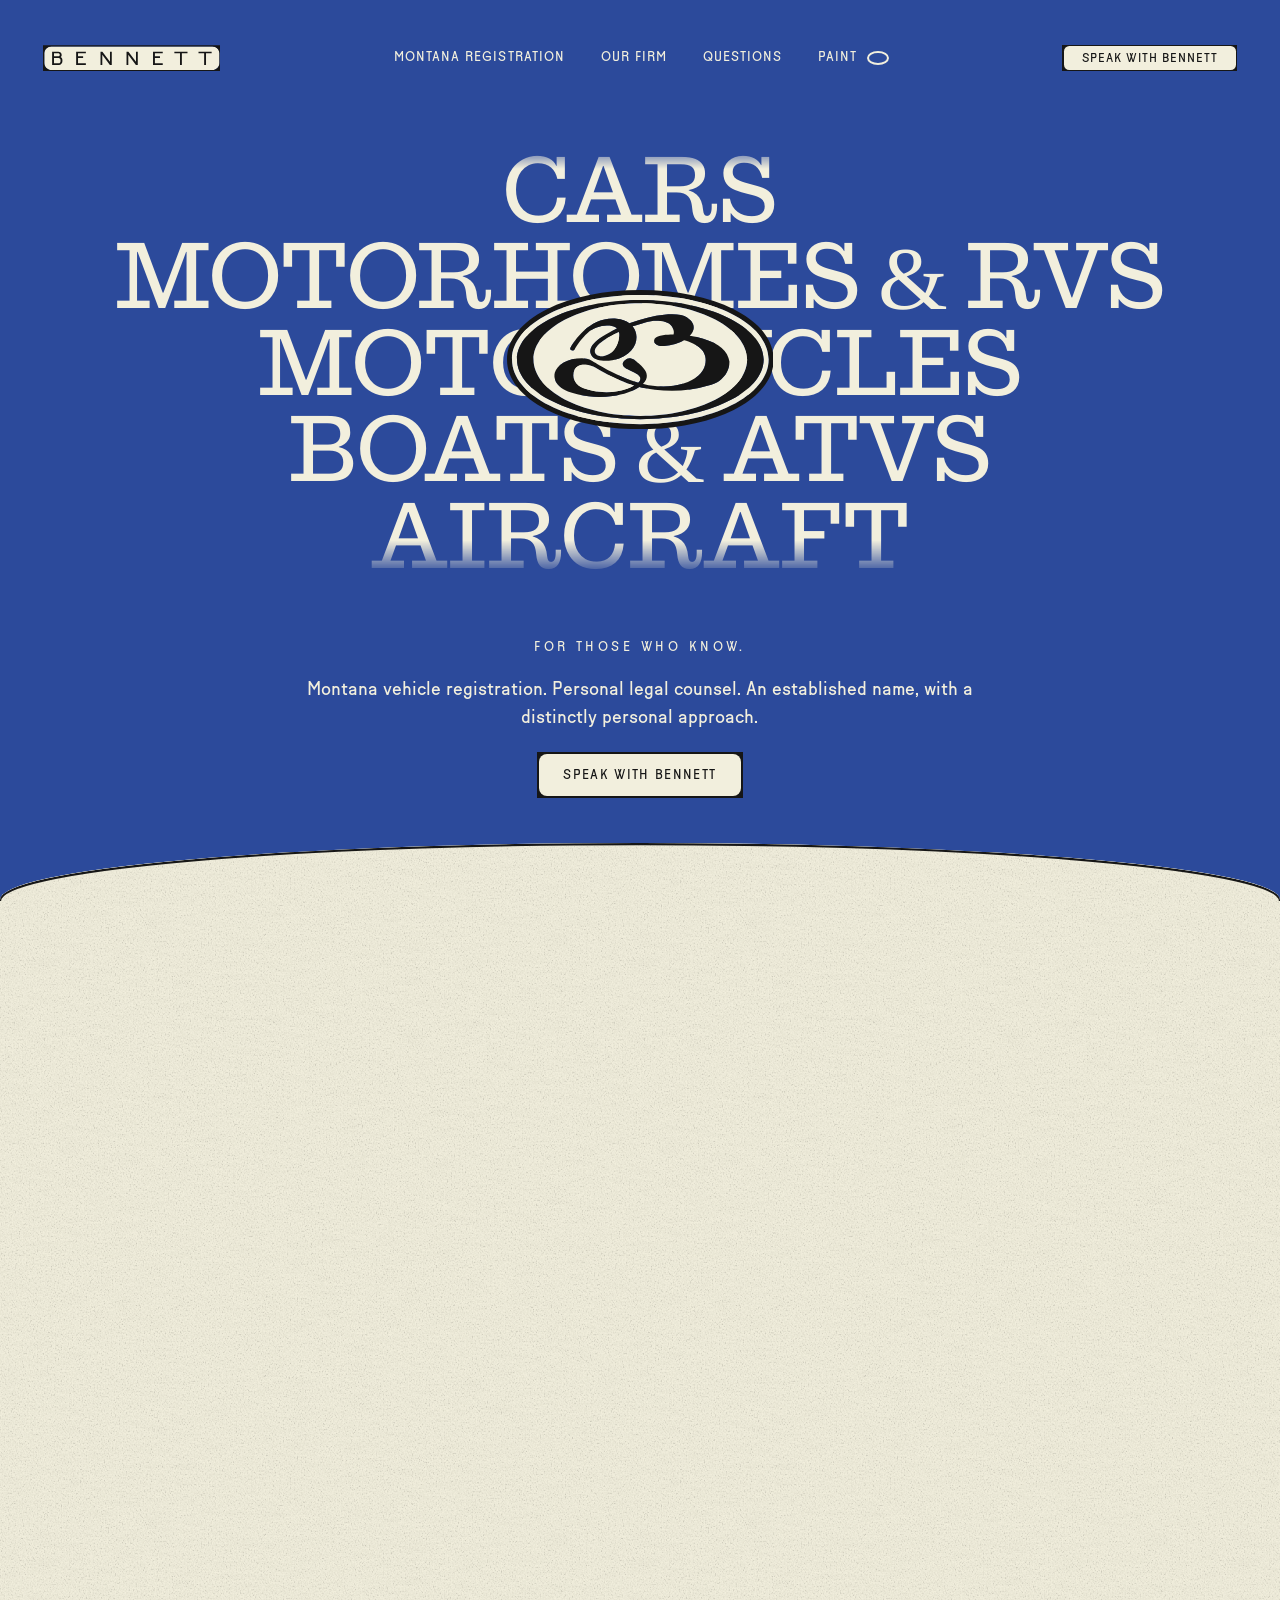
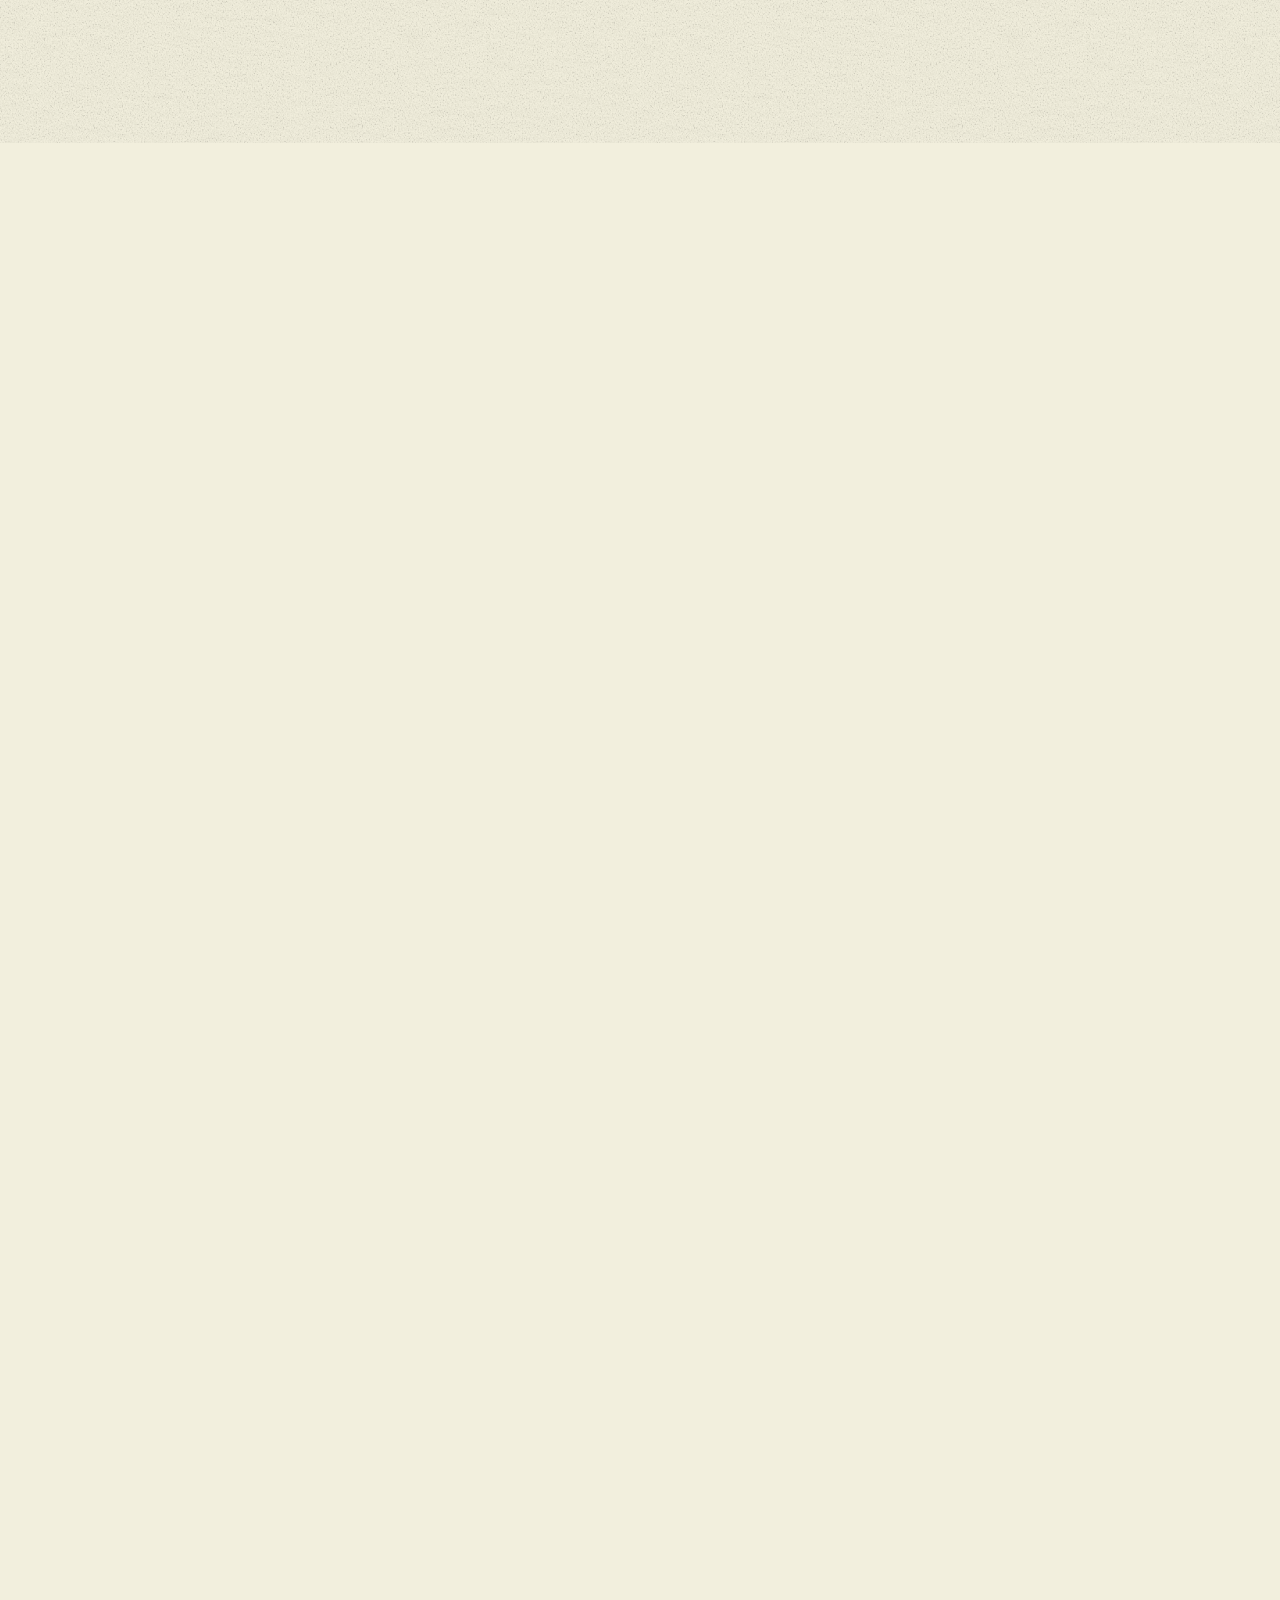
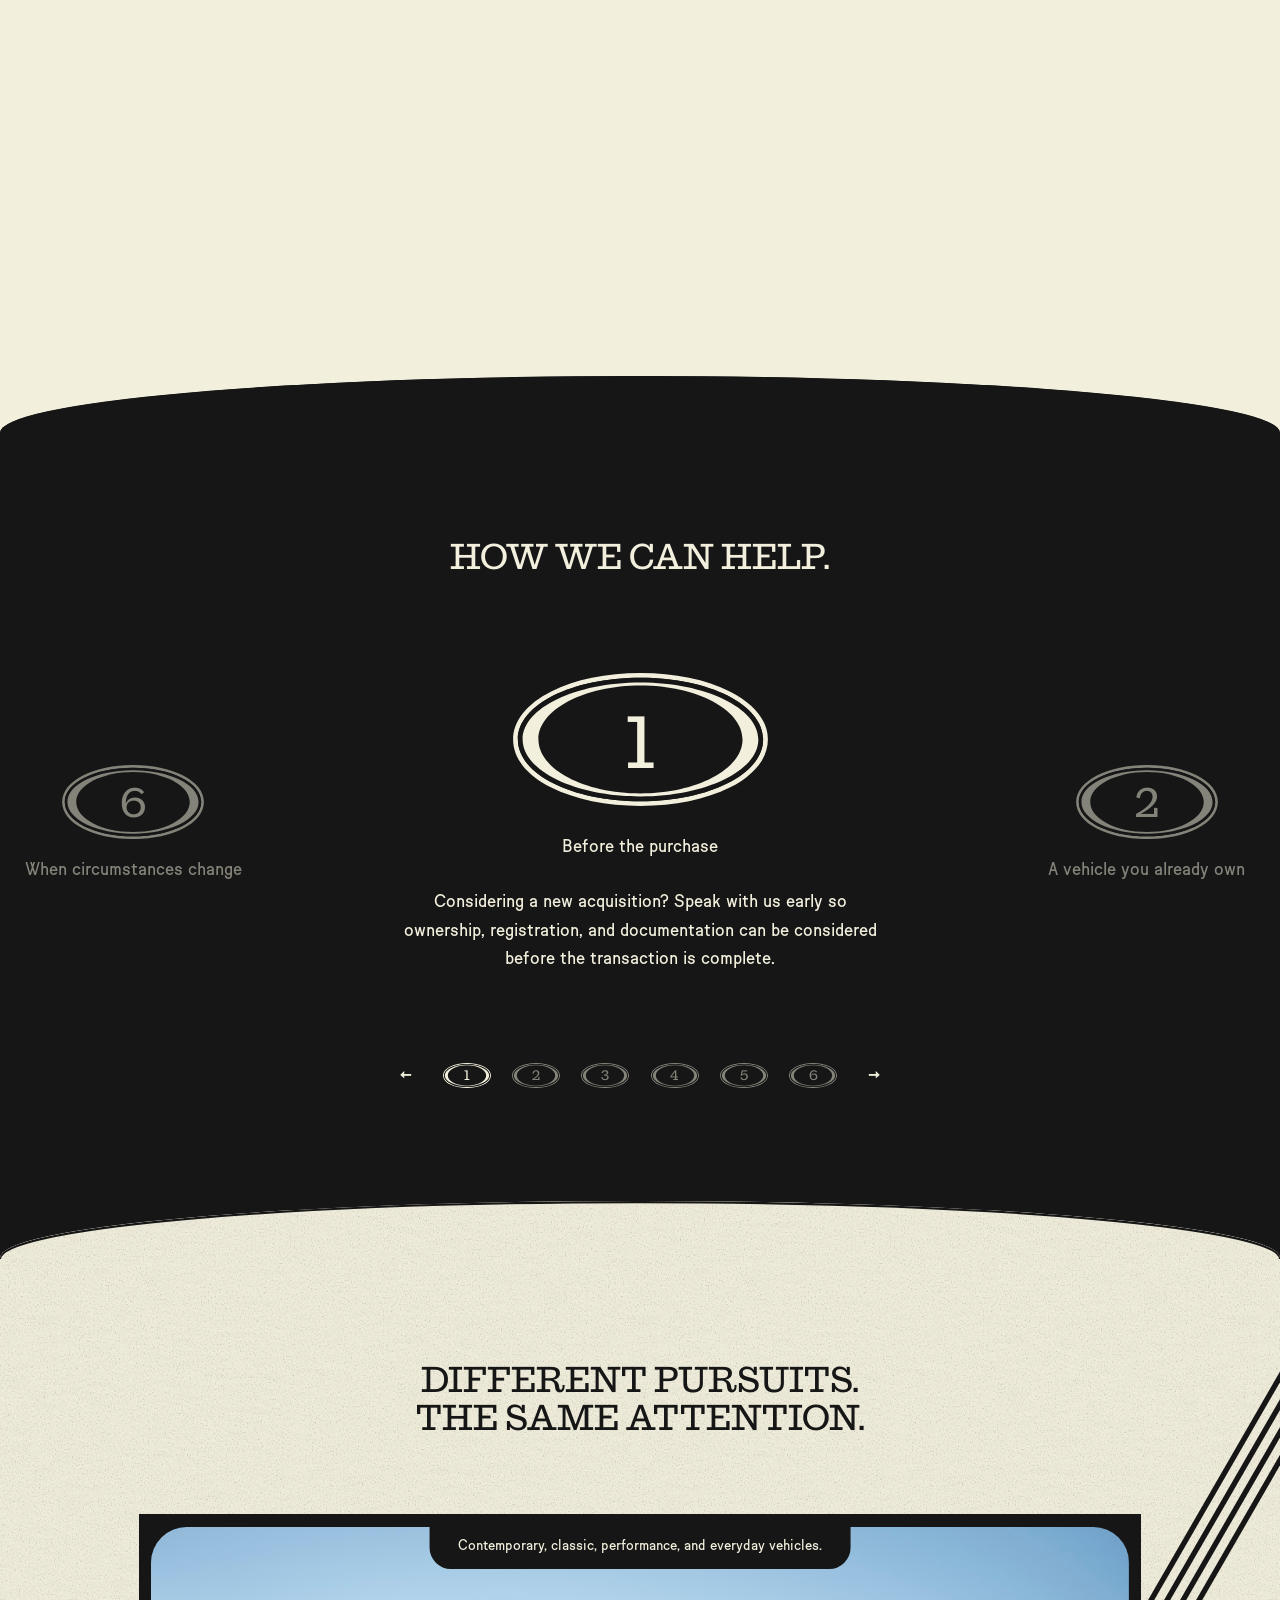
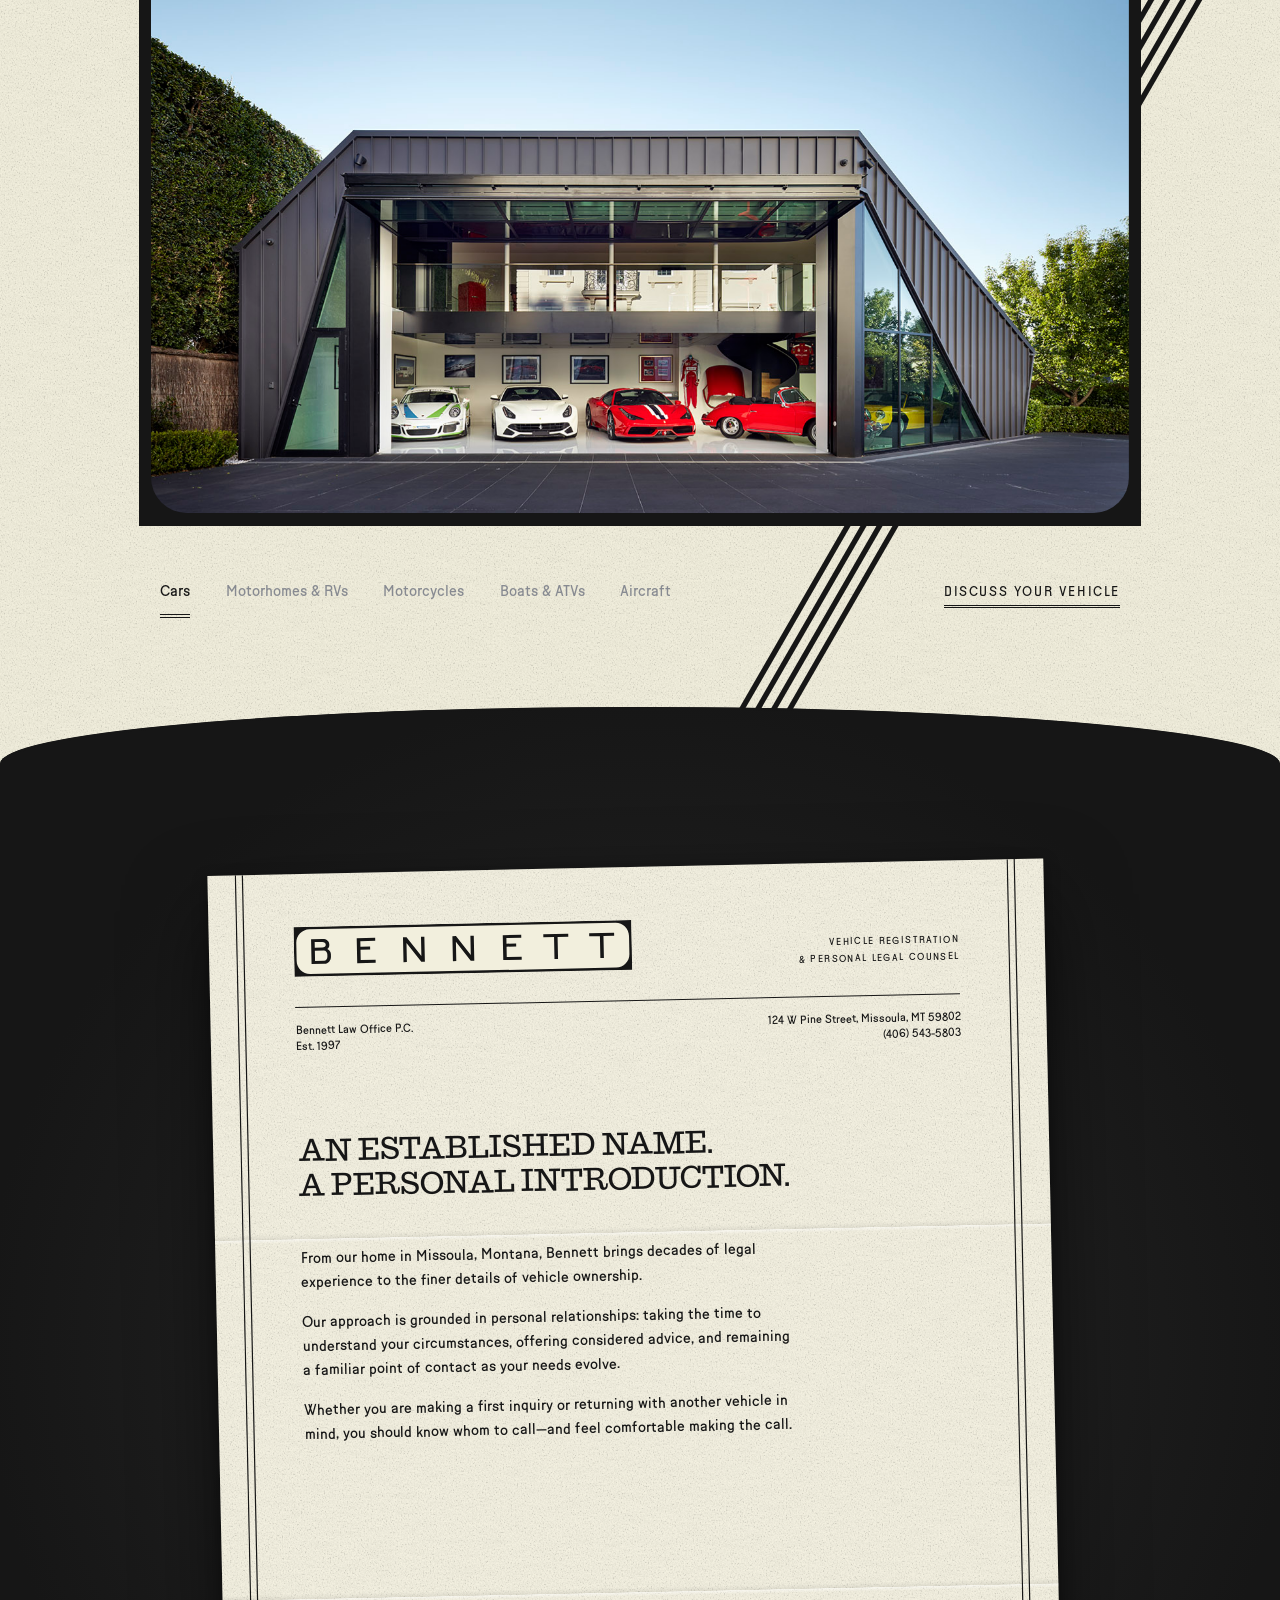
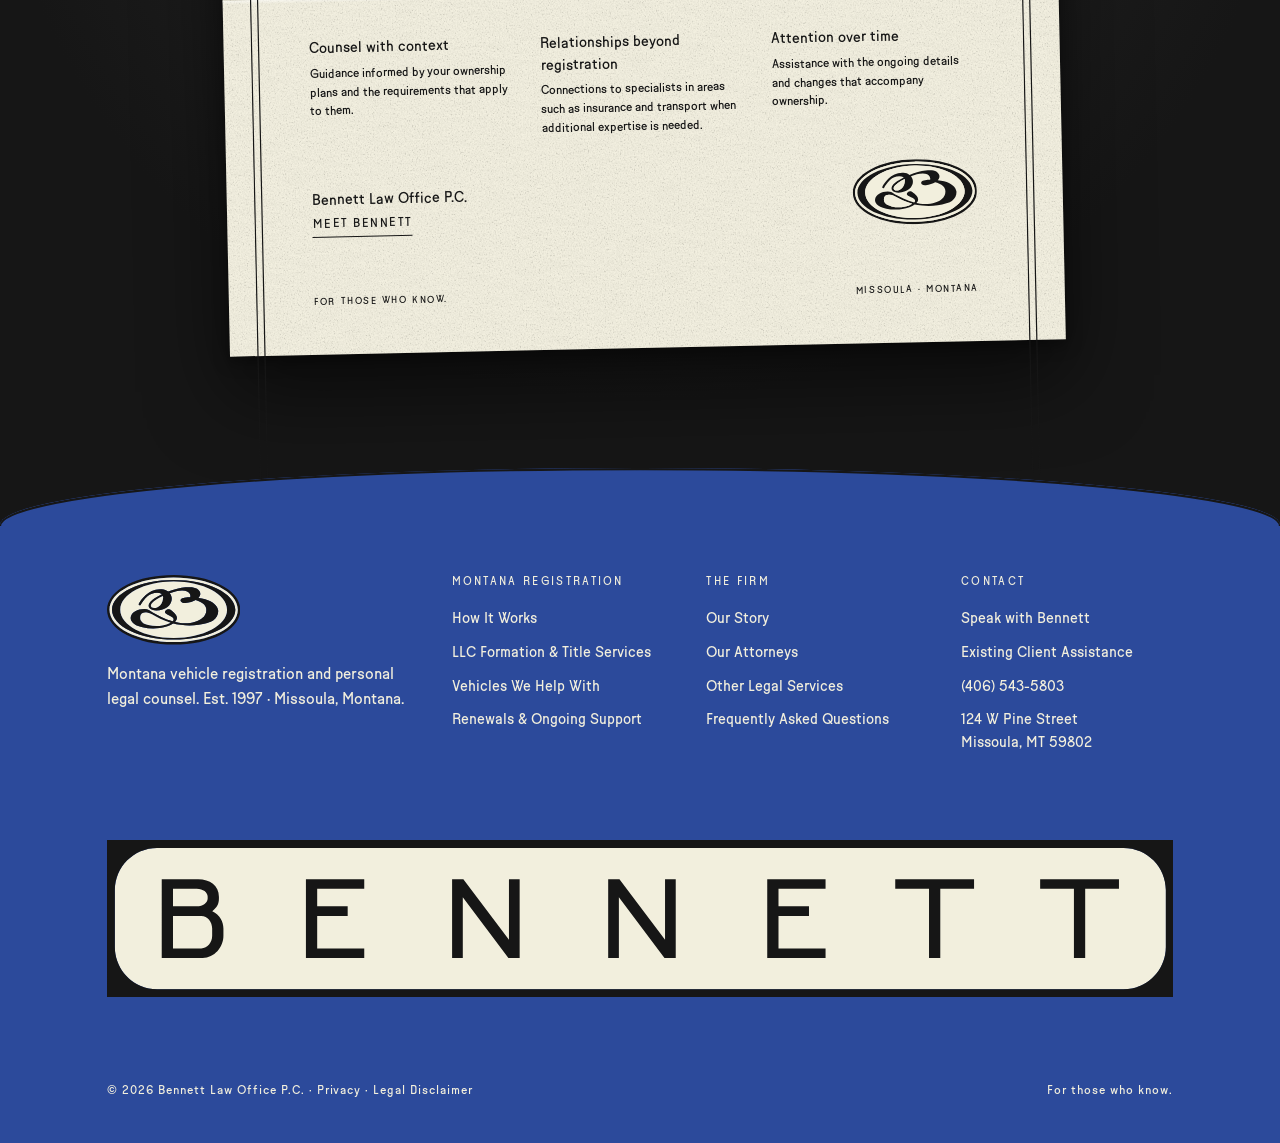
==== preview/index.html @ 63f99213 "Restore automatic intro with sound for demo" ====
<!DOCTYPE html>

<html lang="en"><head><meta charset="utf-8"/><meta content="width=device-width, initial-scale=1" name="viewport"/><meta content="noindex,nofollow" name="robots"/><title>Bennett — For those who know</title><meta content="website" property="og:type"/><meta content="Bennett" property="og:site_name"/><meta content="Bennett — For those who know" property="og:title"/><meta content="Montana vehicle registration. Personal legal counsel. An established name, with a distinctly personal approach." property="og:description"/><meta content="https://swim-lang.github.io/Bennett-Blue-Website/preview/" property="og:url"/><meta content="https://swim-lang.github.io/Bennett-Blue-Website/preview/assets/round-two/bennett-share.png" property="og:image"/><meta content="1200" property="og:image:width"/><meta content="630" property="og:image:height"/><meta content="Bennett wordmark on a deep blue background" property="og:image:alt"/><meta content="summary_large_image" name="twitter:card"/><meta content="Bennett — For those who know" name="twitter:title"/><meta content="Montana vehicle registration and personal legal counsel." name="twitter:description"/><meta content="https://swim-lang.github.io/Bennett-Blue-Website/preview/assets/round-two/bennett-share.png" name="twitter:image"/><meta content="Montana vehicle registration and personal legal counsel. Bennett Law Office, Missoula, Montana." name="description"/><link href="assets/svg/logo.svg" rel="icon" type="image/svg+xml"/><link as="font" crossorigin="" href="assets/fonts/successor-light.otf" rel="preload" type="font/otf"/><link as="font" crossorigin="" href="assets/fonts/malamocco-regular.otf" rel="preload" type="font/otf"/><link href="css/paper.css" rel="stylesheet"/><link href="css/round-two.css?v=opening-autoplay3" rel="stylesheet"/><link href="css/paint.css" rel="stylesheet"/><script src="js/paint.js?v=olive1"></script><script>if(!matchMedia('(prefers-reduced-motion: reduce)').matches&&(!location.hash||location.hash==='#hero')){document.documentElement.classList.add('opening-pending');setTimeout(()=>document.documentElement.classList.remove('opening-pending'),4500);}</script></head><body><a class="skip-link" href="#montana">Skip to content</a><div class="p0 page" id="page"><section class="p1 hero" id="hero"><header class="p2 site-header"><a aria-label="Bennett home" href="#hero"><svg class="p3" height="442" id="_18Y-0__t6kjsu0" version="1.1" viewBox="0 0 3000 442" width="3000" xmlns="http://www.w3.org/2000/svg"><path d="M2978.013,140.967v160.065c0,65.565-53.121,118.73-118.73,118.73H140.717c-65.565,0-118.73-53.165-118.73-118.73v-160.065c0-65.61,53.165-118.73,118.73-118.73h2718.566c65.609,0,118.73,53.12,118.73,118.73Z" fill="#F2EFDD"></path><path d="M0,.25v441.499h3000V.25H0ZM2978.013,301.033c0,65.565-53.121,118.73-118.73,118.73H140.717c-65.565,0-118.73-53.165-118.73-118.73v-160.065c0-65.61,53.165-118.73,118.73-118.73h2718.566c65.609,0,118.73,53.12,118.73,118.73v160.065Z" fill="#161616"></path><g><path d="M559.461,110.168h164.02v26.914h-132.356v49.538h85.741v26.915h-85.741v91.367h132.356v26.914h-164.02V110.168Z" fill="#161616"></path><path d="M970.578,331.816V110.168h31.664l128.239,170.669V110.168h30.081v221.648h-31.664l-128.239-170.67v170.67h-30.081Z" fill="#161616"></path><path d="M1409.559,331.816V110.168h31.664l128.239,170.669V110.168h30.081v221.648h-31.664l-128.239-170.67v170.67h-30.081Z" fill="#161616"></path><path d="M1856.9,110.168h164.019v26.914h-132.356v49.538h85.743v26.915h-85.743v91.367h132.356v26.914h-164.019V110.168Z" fill="#161616"></path><path d="M2311.91,137.082h-94.993v-26.914h221.648v26.914h-94.991v194.734h-31.664v-194.734Z" fill="#161616"></path><path d="M2719.454,137.082h-94.993v-26.914h221.648v26.914h-94.991v194.734h-31.664v-194.734Z" fill="#161616"></path><path d="M153.897,110.168h102.592c32.613,0,58.261,17.063,58.261,49.361v5.066c0,15.832-5.383,25.033-18.683,35.483,21.532,10.765,31.349,28.937,31.349,48.886v20.51c0,32.297-25.648,62.343-58.262,62.343h-115.257V110.168ZM283.086,164.384v-5.066c0-11.961-12.666-22.236-30.713-22.236h-66.811v49.538h66.811c18.047,0,30.713-10.275,30.713-22.236ZM295.752,269.474v-20.51c0-18.365-12.666-35.428-30.714-35.428h-79.477v91.367h79.477c18.048,0,30.714-17.063,30.714-35.428Z" fill="#161616"></path></g></svg></a><nav aria-label="Main navigation" class="p4 desktop-nav"><a class="p5" href="#montana">Montana Registration</a><a class="p6" href="our-firm.html">Our Firm</a><a class="p7" href="#questions">Questions</a></nav><a class="p9 header-cta" href="#contact"><div class="p10"><div class="p11">Speak with Bennett</div></div></a><button aria-controls="mobile-menu" aria-expanded="false" class="menu-toggle">Menu <span aria-hidden="true" class="menu-bars"></span></button></header><div class="p12 billboard"><h1 aria-label="Cars, Motorhomes and RVs, Motorcycles, Boats and ATVs, Aircraft" class="p13 vehicle-list"><span aria-hidden="true" class="vehicle-track"><span class="vehicle-line">Cars</span><span class="vehicle-line">Motorhomes &amp; RVs</span><span class="vehicle-line">Motorcycles</span><span class="vehicle-line">Boats &amp; ATVs</span><span class="vehicle-line">Aircraft</span><span class="vehicle-line">Cars</span><span class="vehicle-line">Motorhomes &amp; RVs</span><span class="vehicle-line">Motorcycles</span><span class="vehicle-line">Boats &amp; ATVs</span><span class="vehicle-line">Aircraft</span></span></h1><div class="p14 hero-seal"><svg class="p15" height="1566" id="_19K-0__qcyb0t0" version="1.1" viewBox="0 0 3000 1566" width="3000" xmlns="http://www.w3.org/2000/svg"><path d="M2550.741,216.745C2273.419,77.203,1900.081.311,1500.002.311S726.581,77.203,449.259,216.745C159.64,362.529,0,563.545,0,782.905s159.64,420.571,449.259,566.35c277.322,139.542,650.665,216.434,1050.744,216.434s773.417-76.892,1050.739-216.434c289.815-145.779,449.259-346.99,449.259-566.35s-159.444-420.376-449.259-566.16ZM1500.002,1509.485c-809.524,0-1443.794-319.089-1443.794-726.581S690.479,56.52,1500.002,56.52s1443.794,319.084,1443.794,726.385-634.27,726.581-1443.794,726.581Z" fill="#161616"></path><path d="M1500.002,56.52C690.479,56.52,56.209,375.603,56.209,782.905s634.27,726.581,1443.794,726.581,1443.794-319.089,1443.794-726.581S2309.526,56.52,1500.002,56.52ZM1500.002,1453.277c-765.031,0-1387.59-300.74-1387.59-670.372S734.971,112.723,1500.002,112.723s1387.585,300.545,1387.585,670.181-622.559,670.372-1387.585,670.372Z" fill="#F2EFDD"></path><path d="M1500.002,112.723C734.971,112.723,112.412,413.268,112.412,782.905s622.559,670.372,1387.59,670.372,1387.585-300.74,1387.585-670.372S2265.029,112.723,1500.002,112.723ZM1500.002,1417.761c-662.572,0-1201.602-284.74-1201.602-634.856S837.43,147.853,1500.002,147.853s1201.407,285.126,1201.407,635.052-538.839,634.856-1201.407,634.856Z" fill="#161616"></path><path d="M1500.002,147.853c-662.572,0-1201.602,285.126-1201.602,635.052s539.03,634.856,1201.602,634.856,1201.407-284.74,1201.407-634.856S2162.57,147.853,1500.002,147.853ZM2387.199,1022.562c-24.981,18.149-69.869,37.079-133.296,55.813-185.011,54.45-389.148,69.673-590.359,43.52-77.869-9.953-136.807-20.297-175.253-30.446-69.869,48.79-176.23,84.897-299.963,101.678-49.957,6.833-100.701,10.149-150.858,10.149-80.99,0-161.007-8.781-235.359-26.344-28.107-6.246-55.427-13.856-81.576-22.637-95.827-32.009-148.519-78.264-172.133-125.491-16.591-33.176-18.539-66.939-10.93-96.408,11.907-46.055,47.423-87.822,100.506-117.682,55.623-31.423,127.049-48.204,206.481-48.204,69.869,1.758,101.482,21.86,149.3,52.302,15.609,10.149,33.562,21.47,55.032,33.567,102.654,57.767,242.587,136.421,427.399,189.89,6.833-6.046,16.591-16.39,18.153-18.539,12.683-24.004,3.707-53.083-22.832-71.818-24.004-17.172-52.697-30.837-80.408-44.106-45.474-21.855-81.38-39.032-87.627-67.72-3.121-14.832,2.54-29.274,16.976-43.325,22.056-20.883,46.255-30.251,71.627-27.325,18.539,1.954,35.911,10.539,51.716,25.176,13.856,10.539,27.516,21.665,40.009,33.372,39.032,36.107,87.822,80.994,89.385,135.64.972,31.027-12.688,60.887-41.962,91.529l-1.558,1.563c21.855,5.07,51.716,11.121,87.622,17.367,126.273,22.637,253.708,15.028,368.66-21.47,139.928-44.497,222.09-116.315,244.145-213.504,15.418-67.72.391-126.073-44.302-173.3-50.939-53.864-132.319-84.506-192.621-101.096-56.795,33.767-138.956,57.571-226.388,65.381-42.348,3.902-76.892-5.465-97.189-26.153-11.125-11.316-16.004-23.223-14.832-35.906,4.488-52.306,118.268-64.208,185.597-66.748,10.344-.195,21.47-.195,33.176,0,7.419-24.59,3.707-51.716-10.735-80.403-23.028-45.474-77.673-70.455-162.37-74.162-48.009-2.149-97.389,3.902-146.179,17.953-43.52,12.493-101.678,29.665-141.682,43.716,20.097,24.786,33.567,53.278,40.004,84.897,20.102,96.408-31.418,219.36-191.253,276.15-126.073,45.474-257.615,33.372-306.014-27.907-15.609-19.711-21.465-41.958-17.367-66.353,8.195-48.595,54.836-101.482,134.854-152.812,48.985-31.613,104.217-61.669,164.133-89.971-4.879-4.879-10.735-9.172-16.981-13.074-22.637-13.465-54.841-19.907-95.045-19.516-80.013.977-158.272,30.251-215.067,80.213-76.892,67.72-127.045,147.147-150.077,188.523-5.46,9.758-20.297,14.832-32.2,10.735-7.023-2.344-12.493-7.223-14.832-13.27-2.149-5.465-1.758-11.125,1.172-16.2,46.25-83.334,220.923-353.046,519.123-327.479,55.818,4.293,105.389,22.246,143.835,51.52,139.147-51.716,276.54-84.501,391.492-95.822,115.729-11.707,208.625-2.339,257.415,30.641,15.028,10.344,27.907,21.269,38.251,32.59,36.888,39.227,46.055,83.529,25.762,127.831-7.419,16.004-18.539,31.814-33.376,47.032,54.45,8.005,104.999,18.735,150.863,31.814,177.593,51.716,279.661,140.71,295.275,257.806l.195,1.949c0,85.287-40.009,159.449-115.533,214.876Z" fill="#F2EFDD"></path><path d="M2502.537,805.737c-15.614-117.096-117.682-206.09-295.275-257.806-45.865-13.079-96.413-23.809-150.863-31.814,14.837-15.218,25.958-31.027,33.376-47.032,20.293-44.302,11.125-88.603-25.762-127.831-10.344-11.321-23.223-22.246-38.251-32.59-48.79-32.981-141.686-42.348-257.415-30.641-114.952,11.321-252.345,44.106-391.492,95.822-38.446-29.274-88.017-47.227-143.835-51.52-298.2-25.567-472.872,244.145-519.123,327.479-2.93,5.074-3.321,10.735-1.172,16.2,2.339,6.046,7.809,10.925,14.832,13.27,11.902,4.098,26.739-.977,32.2-10.735,23.032-41.376,73.185-120.803,150.077-188.523,56.795-49.962,135.054-79.236,215.067-80.213,40.204-.391,72.408,6.051,95.045,19.516,6.246,3.902,12.102,8.195,16.981,13.074-59.915,28.302-115.147,58.357-164.133,89.971-80.018,51.33-126.659,104.217-134.854,152.812-4.098,24.395,1.758,46.641,17.367,66.353,48.399,61.278,179.942,73.38,306.014,27.907,159.835-56.79,211.355-179.742,191.253-276.15-6.437-31.618-19.907-60.111-40.004-84.897,40.004-14.051,98.161-31.223,141.682-43.716,48.79-14.051,98.171-20.102,146.179-17.953,84.696,3.707,139.342,28.688,162.37,74.162,14.442,28.688,18.153,55.813,10.735,80.403-11.707-.195-22.832-.195-33.176,0-67.329,2.54-181.109,14.442-185.597,66.748-1.172,12.683,3.707,24.59,14.832,35.906,20.297,20.688,54.841,30.055,97.189,26.153,87.431-7.809,169.593-31.613,226.388-65.381,60.301,16.591,141.682,47.232,192.621,101.096,44.692,47.227,59.72,105.58,44.302,173.3-22.056,97.189-104.217,169.007-244.145,213.504-114.952,36.497-242.387,44.106-368.66,21.47-35.906-6.246-65.766-12.298-87.622-17.367l1.558-1.563c29.274-30.641,42.934-60.502,41.962-91.529-1.563-54.646-50.353-99.534-89.385-135.64-12.493-11.707-26.153-22.832-40.009-33.372-15.804-14.637-33.176-23.223-51.716-25.176-25.372-2.925-49.571,6.442-71.627,27.325-14.437,14.051-20.097,28.493-16.976,43.325,6.246,28.688,42.153,45.865,87.627,67.72,27.711,13.27,56.404,26.935,80.408,44.106,26.539,18.735,35.516,47.813,22.832,71.818-1.563,2.149-11.321,12.493-18.153,18.539-184.811-53.469-324.744-132.124-427.399-189.89-21.47-12.097-39.423-23.418-55.032-33.567-47.818-30.441-79.431-50.543-149.3-52.302-79.431,0-150.858,16.781-206.481,48.204-53.083,29.86-88.599,71.627-100.506,117.682-7.609,29.469-5.66,63.232,10.93,96.408,23.614,47.227,76.306,93.482,172.133,125.491,26.148,8.781,53.469,16.39,81.576,22.637,74.352,17.563,154.37,26.344,235.359,26.344,50.157,0,100.901-3.316,150.858-10.149,123.733-16.781,230.094-52.888,299.963-101.678,38.446,10.149,97.385,20.493,175.253,30.446,201.211,26.153,405.348,10.93,590.359-43.52,63.427-18.735,108.315-37.665,133.296-55.813,75.524-55.427,115.533-129.589,115.533-214.876l-.195-1.949ZM1259.955,537.587c-13.079,84.31-48.595,144.417-105.389,179.156-18.735,11.321-39.813,19.907-62.646,25.176-30.446,6.833-62.255,1.758-83.138-13.66-4.488-3.316-8.391-7.028-11.511-10.93-8.391-10.735-11.516-23.028-9.172-36.883,6.046-35.716,46.837-79.627,115.143-123.538,46.055-29.469,98.166-57.962,155.347-84.897,4.879,18.153,5.27,40.204,1.367,65.576ZM1350.897,1110.384c-128.998,46.641-278.494,51.911-421.348,14.828-57.185-15.028-98.947-32.395-124.319-51.911-38.446-29.469-57.962-66.743-57.962-110.068,0-54.45,18.344-91.143,54.45-108.705,17.563-8.586,39.618-12.879,65.962-12.879,5.27,0,10.539.191,16.2.581,39.227,2.344,78.455,13.86,113.584,33.181l23.418,13.074c98.947,55.813,233.411,131.342,408.859,185.988-23.028,13.074-49.376,25.176-78.845,35.911Z" fill="#161616"></path><path d="M1259.955,537.587c-13.079,84.31-48.595,144.417-105.389,179.156-18.735,11.321-39.813,19.907-62.646,25.176-30.446,6.833-62.255,1.758-83.138-13.66-4.488-3.316-8.391-7.028-11.511-10.93-8.391-10.735-11.516-23.028-9.172-36.883,6.046-35.716,46.837-79.627,115.143-123.538,46.055-29.469,98.166-57.962,155.347-84.897,4.879,18.153,5.27,40.204,1.367,65.576Z" fill="#F2EFDD"></path><path d="M1429.743,1074.473c-23.028,13.074-49.376,25.176-78.845,35.911-128.998,46.641-278.494,51.911-421.348,14.828-57.185-15.028-98.947-32.395-124.319-51.911-38.446-29.469-57.962-66.743-57.962-110.068,0-54.45,18.344-91.143,54.45-108.705,17.563-8.586,39.618-12.879,65.962-12.879,5.27,0,10.539.191,16.2.581,39.227,2.344,78.455,13.86,113.584,33.181l23.418,13.074c98.947,55.813,233.411,131.342,408.859,185.988Z" fill="#F2EFDD"></path></svg></div><button aria-label="Pause vehicle animation" aria-pressed="false" class="motion-toggle">Ⅱ</button></div><div class="p16 hero-below"><div class="p17">For those who know.</div><div class="p18">Montana vehicle registration. Personal legal counsel. An established name, with a distinctly personal approach.</div><a class="p19 hero-cta" href="#contact"><div class="p20"><div class="p21">Speak with Bennett</div></div></a></div></section><section class="p22 montana" id="montana"><h2 class="p23 adv-title reveal-left">A Montana advantage.</h2><h2 class="p24 company-title reveal-right">In good company.</h2><div class="p25 adv-intro reveal-left">Montana’s lack of a general sales tax makes it a compelling place to explore vehicle ownership. Whether a Montana LLC is appropriate for you deserves a closer look.</div><a class="p27 adv-link reveal-left" href="#questions"><div class="p28">Understand the Montana approach</div></a><div aria-label="Bennett office at 124 W Pine Street" class="p30 office reveal-right" role="img"></div><div class="p31 company-body reveal-right">We consider your circumstances, explain the relevant requirements, and help you understand the next steps. When the arrangement is right, we attend to the entity formation, title work, and registration.</div><a class="p32 company-cta reveal-right" href="#contact"><div class="p33"><div class="p34">Speak with Bennett</div></div></a><div class="p35 company-address reveal-right">124 W Pine Street, Missoula · (406) 543-5803</div><svg class="p36 center-stripes" height="1340" preserveaspectratio="none" viewBox="0 0 28 1340" width="28" xmlns="http://www.w3.org/2000/svg"><g><rect fill="#161616" height="1340" width="4" x="0" y="0"></rect><rect fill="#161616" height="1340" width="4" x="8" y="0"></rect><rect fill="#161616" height="1340" width="4" x="16" y="0"></rect><rect fill="#161616" height="1340" width="4" x="24" y="0"></rect></g></svg></section><section class="p37 situations" id="situations"><div class="p38 situations-heading"><h2 class="p39">Whatever brings you here, begin with a conversation.</h2><div class="p40">A forthcoming purchase. A financing question. A change in plans. Good advice starts with the particulars.</div></div><div aria-label="Six ways Bennett can help. Scroll horizontally or use arrow keys." class="p41 cards-track" tabindex="0"><article class="p42 situation-card" id="situation-0"><div class="p43"><h3 class="p44">Before the purchase</h3><div class="p45">Considering a new acquisition? Speak with us early so ownership, registration, and documentation can be considered before the transaction is complete.</div></div><svg class="p46" height="280" viewBox="0 0 10 280" width="10" xmlns="http://www.w3.org/2000/svg"><path d="M1 0V280 M9 0V280" fill="#000000" stroke="#161616" stroke-width="1.5"></path></svg></article><article class="p47 situation-card" id="situation-1"><div class="p48"><h3 class="p49">A vehicle you already own</h3><div class="p50">You do not have to be buying something new to explore Montana registration. We can review your current ownership and advise on the available next steps.</div></div><svg class="p51" height="280" viewBox="0 0 10 280" width="10" xmlns="http://www.w3.org/2000/svg"><path d="M1 0V280 M9 0V280" fill="#000000" stroke="#F2EFDD" stroke-width="1.5"></path></svg></article><article class="p52 situation-card" id="situation-2"><div class="p53"><h3 class="p54">Financing to account for</h3><div class="p55">A financed vehicle brings additional requirements. We help you understand the lender permissions and documentation involved in ownership through an LLC.</div></div><svg class="p56" height="280" viewBox="0 0 10 280" width="10" xmlns="http://www.w3.org/2000/svg"><path d="M1 0V280 M9 0V280" fill="#000000" stroke="#161616" stroke-width="1.5"></path></svg></article><article class="p57 situation-card" id="situation-3"><div class="p58"><h3 class="p59">Another vehicle in mind</h3><div class="p60">When you add a vehicle, we can review how it fits within your existing arrangement and help with the associated title and registration work.</div></div><svg class="p61" height="280" viewBox="0 0 10 280" width="10" xmlns="http://www.w3.org/2000/svg"><path d="M1 0V280 M9 0V280" fill="#000000" stroke="#F2EFDD" stroke-width="1.5"></path></svg></article><article class="p62 situation-card" id="situation-4"><div class="p63"><h3 class="p64">The details that come around again</h3><div class="p65">Registration renewals and ongoing LLC requirements deserve consistent attention. We help you keep up with the obligations associated with your arrangement.</div></div><svg class="p66" height="280" viewBox="0 0 10 280" width="10" xmlns="http://www.w3.org/2000/svg"><path d="M1 0V280 M9 0V280" fill="#000000" stroke="#161616" stroke-width="1.5"></path></svg></article><article class="p67 situation-card" id="situation-5"><div class="p68"><h3 class="p69">When circumstances change</h3><div class="p70">A move, a sale, or a different approach to ownership may call for changes. We can assist with registration transitions and winding up an entity when it is no longer needed.</div></div><svg class="p71" height="280" viewBox="0 0 10 280" width="10" xmlns="http://www.w3.org/2000/svg"><path d="M1 0V280 M9 0V280" fill="#000000" stroke="#F2EFDD" stroke-width="1.5"></path></svg></article></div><div class="p72 cards-indicator"><div class="p73"><div class="p74 cards-progress"></div></div><button aria-label="Next situation" class="p75 next-card">Scroll</button></div></section><section class="p76 vehicles" id="vehicles"><h2 class="p77 gallery-heading"><div class="p78">Different pursuits.</div><div class="p79">The same attention.</div></h2><div class="p80 gallery-intro">The car you have been looking for. The motorhome for what comes next. The motorcycle you make time to ride.</div><button aria-label="Enlarge Cars photograph" class="p81 gallery-photo" id="vehicle-panel" role="tabpanel" type="button"><div aria-label="Modern private garage by Architects Ink" class="p82 gallery-image" role="img"></div></button><div aria-live="polite" class="p83 gallery-tooltip"><div class="p84">Cars</div><div class="p85">Contemporary, classic, performance, and everyday vehicles.</div></div><div class="p86 gallery-switcher"><div aria-label="Vehicle categories" class="p87 vehicle-tabs" role="tablist"><button aria-controls="vehicle-panel" aria-selected="true" class="p88" data-vehicle="0" role="tab" tabindex="0" type="button"><div class="p89">Cars</div></button><button aria-controls="vehicle-panel" aria-selected="false" class="p90" data-vehicle="1" role="tab" tabindex="-1" type="button"><div class="p91">Motorhomes &amp; RVs</div></button><button aria-controls="vehicle-panel" aria-selected="false" class="p92" data-vehicle="2" role="tab" tabindex="-1" type="button"><div class="p93">Motorcycles</div></button><button aria-controls="vehicle-panel" aria-selected="false" class="p94" data-vehicle="3" role="tab" tabindex="-1" type="button"><div class="p95">Boats &amp; ATVs</div></button><button aria-controls="vehicle-panel" aria-selected="false" class="p96" data-vehicle="4" role="tab" tabindex="-1" type="button"><div class="p97">Aircraft</div></button></div><a class="p98" href="#contact"><div class="p99">Discuss your vehicle</div></a></div></section><section class="p100 firm" id="firm"><div class="p101 letter-sheet"><div class="p102 fold-one"></div><div class="p103 fold-two"></div><svg class="p104 rule-left" height="1216" viewBox="0 0 10 1216" width="10" xmlns="http://www.w3.org/2000/svg"><path d="M1 0V1216 M8 0V1216" fill="#000000" stroke="#161616" stroke-width="1.2"></path></svg><svg class="p105 rule-right" height="1216" viewBox="0 0 10 1216" width="10" xmlns="http://www.w3.org/2000/svg"><path d="M1 0V1216 M8 0V1216" fill="#000000" stroke="#161616" stroke-width="1.2"></path></svg><div class="p106 letter-lockup"><svg class="p107" height="442" id="_1ND-0__t6kjsu0" version="1.1" viewBox="0 0 3000 442" width="3000" xmlns="http://www.w3.org/2000/svg"><path d="M2978.013,140.967v160.065c0,65.565-53.121,118.73-118.73,118.73H140.717c-65.565,0-118.73-53.165-118.73-118.73v-160.065c0-65.61,53.165-118.73,118.73-118.73h2718.566c65.609,0,118.73,53.12,118.73,118.73Z" fill="#F2EFDD"></path><path d="M0,.25v441.499h3000V.25H0ZM2978.013,301.033c0,65.565-53.121,118.73-118.73,118.73H140.717c-65.565,0-118.73-53.165-118.73-118.73v-160.065c0-65.61,53.165-118.73,118.73-118.73h2718.566c65.609,0,118.73,53.12,118.73,118.73v160.065Z" fill="#161616"></path><g><path d="M559.461,110.168h164.02v26.914h-132.356v49.538h85.741v26.915h-85.741v91.367h132.356v26.914h-164.02V110.168Z" fill="#161616"></path><path d="M970.578,331.816V110.168h31.664l128.239,170.669V110.168h30.081v221.648h-31.664l-128.239-170.67v170.67h-30.081Z" fill="#161616"></path><path d="M1409.559,331.816V110.168h31.664l128.239,170.669V110.168h30.081v221.648h-31.664l-128.239-170.67v170.67h-30.081Z" fill="#161616"></path><path d="M1856.9,110.168h164.019v26.914h-132.356v49.538h85.743v26.915h-85.743v91.367h132.356v26.914h-164.019V110.168Z" fill="#161616"></path><path d="M2311.91,137.082h-94.993v-26.914h221.648v26.914h-94.991v194.734h-31.664v-194.734Z" fill="#161616"></path><path d="M2719.454,137.082h-94.993v-26.914h221.648v26.914h-94.991v194.734h-31.664v-194.734Z" fill="#161616"></path><path d="M153.897,110.168h102.592c32.613,0,58.261,17.063,58.261,49.361v5.066c0,15.832-5.383,25.033-18.683,35.483,21.532,10.765,31.349,28.937,31.349,48.886v20.51c0,32.297-25.648,62.343-58.262,62.343h-115.257V110.168ZM283.086,164.384v-5.066c0-11.961-12.666-22.236-30.713-22.236h-66.811v49.538h66.811c18.047,0,30.713-10.275,30.713-22.236ZM295.752,269.474v-20.51c0-18.365-12.666-35.428-30.714-35.428h-79.477v91.367h79.477c18.048,0,30.714-17.063,30.714-35.428Z" fill="#161616"></path></g></svg><div class="p108"><div class="p109">Vehicle Registration</div><div class="p110">&amp; Personal Legal Counsel</div></div></div><div class="p111 sender"><div class="p112">Bennett Law Office P.C.<br/>Est. 1997</div><div class="p113">124 W Pine Street, Missoula, MT 59802<br/>(406) 543-5803</div></div><h2 class="p114 letter-subject">An established name.<br/>A personal introduction.</h2><div class="p115 letter-body"><div class="p116">From our home in Missoula, Montana, Bennett brings decades of legal experience to the finer details of vehicle ownership.</div><div class="p117">Our approach is grounded in personal relationships: taking the time to understand your circumstances, offering considered advice, and remaining a familiar point of contact as your needs evolve.</div><div class="p118">Whether you are making a first inquiry or returning with another vehicle in mind, you should know whom to call—and feel comfortable making the call.</div></div><div class="p119 letter-pillars"><div class="p120"><div class="p121">Counsel with context</div><div class="p122">Guidance informed by your ownership plans and the requirements that apply to them.</div></div><div class="p123"><div class="p124">Relationships beyond registration</div><div class="p125">Connections to specialists in areas such as insurance and transport when additional expertise is needed.</div></div><div class="p126"><div class="p127">Attention over time</div><div class="p128">Assistance with the ongoing details and changes that accompany ownership.</div></div></div><div class="p129 letter-signoff"><div class="p130">Bennett Law Office P.C.</div><a class="p131" href="our-firm.html"><div class="p132">Meet Bennett</div></a></div><div class="p133 letter-seal"><svg class="p134" height="1566" id="_1MF-0__qcyb0t0" version="1.1" viewBox="0 0 3000 1566" width="3000" xmlns="http://www.w3.org/2000/svg"><path d="M2550.741,216.745C2273.419,77.203,1900.081.311,1500.002.311S726.581,77.203,449.259,216.745C159.64,362.529,0,563.545,0,782.905s159.64,420.571,449.259,566.35c277.322,139.542,650.665,216.434,1050.744,216.434s773.417-76.892,1050.739-216.434c289.815-145.779,449.259-346.99,449.259-566.35s-159.444-420.376-449.259-566.16ZM1500.002,1509.485c-809.524,0-1443.794-319.089-1443.794-726.581S690.479,56.52,1500.002,56.52s1443.794,319.084,1443.794,726.385-634.27,726.581-1443.794,726.581Z" fill="#161616"></path><path d="M1500.002,56.52C690.479,56.52,56.209,375.603,56.209,782.905s634.27,726.581,1443.794,726.581,1443.794-319.089,1443.794-726.581S2309.526,56.52,1500.002,56.52ZM1500.002,1453.277c-765.031,0-1387.59-300.74-1387.59-670.372S734.971,112.723,1500.002,112.723s1387.585,300.545,1387.585,670.181-622.559,670.372-1387.585,670.372Z" fill="#F2EFDD"></path><path d="M1500.002,112.723C734.971,112.723,112.412,413.268,112.412,782.905s622.559,670.372,1387.59,670.372,1387.585-300.74,1387.585-670.372S2265.029,112.723,1500.002,112.723ZM1500.002,1417.761c-662.572,0-1201.602-284.74-1201.602-634.856S837.43,147.853,1500.002,147.853s1201.407,285.126,1201.407,635.052-538.839,634.856-1201.407,634.856Z" fill="#161616"></path><path d="M1500.002,147.853c-662.572,0-1201.602,285.126-1201.602,635.052s539.03,634.856,1201.602,634.856,1201.407-284.74,1201.407-634.856S2162.57,147.853,1500.002,147.853ZM2387.199,1022.562c-24.981,18.149-69.869,37.079-133.296,55.813-185.011,54.45-389.148,69.673-590.359,43.52-77.869-9.953-136.807-20.297-175.253-30.446-69.869,48.79-176.23,84.897-299.963,101.678-49.957,6.833-100.701,10.149-150.858,10.149-80.99,0-161.007-8.781-235.359-26.344-28.107-6.246-55.427-13.856-81.576-22.637-95.827-32.009-148.519-78.264-172.133-125.491-16.591-33.176-18.539-66.939-10.93-96.408,11.907-46.055,47.423-87.822,100.506-117.682,55.623-31.423,127.049-48.204,206.481-48.204,69.869,1.758,101.482,21.86,149.3,52.302,15.609,10.149,33.562,21.47,55.032,33.567,102.654,57.767,242.587,136.421,427.399,189.89,6.833-6.046,16.591-16.39,18.153-18.539,12.683-24.004,3.707-53.083-22.832-71.818-24.004-17.172-52.697-30.837-80.408-44.106-45.474-21.855-81.38-39.032-87.627-67.72-3.121-14.832,2.54-29.274,16.976-43.325,22.056-20.883,46.255-30.251,71.627-27.325,18.539,1.954,35.911,10.539,51.716,25.176,13.856,10.539,27.516,21.665,40.009,33.372,39.032,36.107,87.822,80.994,89.385,135.64.972,31.027-12.688,60.887-41.962,91.529l-1.558,1.563c21.855,5.07,51.716,11.121,87.622,17.367,126.273,22.637,253.708,15.028,368.66-21.47,139.928-44.497,222.09-116.315,244.145-213.504,15.418-67.72.391-126.073-44.302-173.3-50.939-53.864-132.319-84.506-192.621-101.096-56.795,33.767-138.956,57.571-226.388,65.381-42.348,3.902-76.892-5.465-97.189-26.153-11.125-11.316-16.004-23.223-14.832-35.906,4.488-52.306,118.268-64.208,185.597-66.748,10.344-.195,21.47-.195,33.176,0,7.419-24.59,3.707-51.716-10.735-80.403-23.028-45.474-77.673-70.455-162.37-74.162-48.009-2.149-97.389,3.902-146.179,17.953-43.52,12.493-101.678,29.665-141.682,43.716,20.097,24.786,33.567,53.278,40.004,84.897,20.102,96.408-31.418,219.36-191.253,276.15-126.073,45.474-257.615,33.372-306.014-27.907-15.609-19.711-21.465-41.958-17.367-66.353,8.195-48.595,54.836-101.482,134.854-152.812,48.985-31.613,104.217-61.669,164.133-89.971-4.879-4.879-10.735-9.172-16.981-13.074-22.637-13.465-54.841-19.907-95.045-19.516-80.013.977-158.272,30.251-215.067,80.213-76.892,67.72-127.045,147.147-150.077,188.523-5.46,9.758-20.297,14.832-32.2,10.735-7.023-2.344-12.493-7.223-14.832-13.27-2.149-5.465-1.758-11.125,1.172-16.2,46.25-83.334,220.923-353.046,519.123-327.479,55.818,4.293,105.389,22.246,143.835,51.52,139.147-51.716,276.54-84.501,391.492-95.822,115.729-11.707,208.625-2.339,257.415,30.641,15.028,10.344,27.907,21.269,38.251,32.59,36.888,39.227,46.055,83.529,25.762,127.831-7.419,16.004-18.539,31.814-33.376,47.032,54.45,8.005,104.999,18.735,150.863,31.814,177.593,51.716,279.661,140.71,295.275,257.806l.195,1.949c0,85.287-40.009,159.449-115.533,214.876Z" fill="#F2EFDD"></path><path d="M2502.537,805.737c-15.614-117.096-117.682-206.09-295.275-257.806-45.865-13.079-96.413-23.809-150.863-31.814,14.837-15.218,25.958-31.027,33.376-47.032,20.293-44.302,11.125-88.603-25.762-127.831-10.344-11.321-23.223-22.246-38.251-32.59-48.79-32.981-141.686-42.348-257.415-30.641-114.952,11.321-252.345,44.106-391.492,95.822-38.446-29.274-88.017-47.227-143.835-51.52-298.2-25.567-472.872,244.145-519.123,327.479-2.93,5.074-3.321,10.735-1.172,16.2,2.339,6.046,7.809,10.925,14.832,13.27,11.902,4.098,26.739-.977,32.2-10.735,23.032-41.376,73.185-120.803,150.077-188.523,56.795-49.962,135.054-79.236,215.067-80.213,40.204-.391,72.408,6.051,95.045,19.516,6.246,3.902,12.102,8.195,16.981,13.074-59.915,28.302-115.147,58.357-164.133,89.971-80.018,51.33-126.659,104.217-134.854,152.812-4.098,24.395,1.758,46.641,17.367,66.353,48.399,61.278,179.942,73.38,306.014,27.907,159.835-56.79,211.355-179.742,191.253-276.15-6.437-31.618-19.907-60.111-40.004-84.897,40.004-14.051,98.161-31.223,141.682-43.716,48.79-14.051,98.171-20.102,146.179-17.953,84.696,3.707,139.342,28.688,162.37,74.162,14.442,28.688,18.153,55.813,10.735,80.403-11.707-.195-22.832-.195-33.176,0-67.329,2.54-181.109,14.442-185.597,66.748-1.172,12.683,3.707,24.59,14.832,35.906,20.297,20.688,54.841,30.055,97.189,26.153,87.431-7.809,169.593-31.613,226.388-65.381,60.301,16.591,141.682,47.232,192.621,101.096,44.692,47.227,59.72,105.58,44.302,173.3-22.056,97.189-104.217,169.007-244.145,213.504-114.952,36.497-242.387,44.106-368.66,21.47-35.906-6.246-65.766-12.298-87.622-17.367l1.558-1.563c29.274-30.641,42.934-60.502,41.962-91.529-1.563-54.646-50.353-99.534-89.385-135.64-12.493-11.707-26.153-22.832-40.009-33.372-15.804-14.637-33.176-23.223-51.716-25.176-25.372-2.925-49.571,6.442-71.627,27.325-14.437,14.051-20.097,28.493-16.976,43.325,6.246,28.688,42.153,45.865,87.627,67.72,27.711,13.27,56.404,26.935,80.408,44.106,26.539,18.735,35.516,47.813,22.832,71.818-1.563,2.149-11.321,12.493-18.153,18.539-184.811-53.469-324.744-132.124-427.399-189.89-21.47-12.097-39.423-23.418-55.032-33.567-47.818-30.441-79.431-50.543-149.3-52.302-79.431,0-150.858,16.781-206.481,48.204-53.083,29.86-88.599,71.627-100.506,117.682-7.609,29.469-5.66,63.232,10.93,96.408,23.614,47.227,76.306,93.482,172.133,125.491,26.148,8.781,53.469,16.39,81.576,22.637,74.352,17.563,154.37,26.344,235.359,26.344,50.157,0,100.901-3.316,150.858-10.149,123.733-16.781,230.094-52.888,299.963-101.678,38.446,10.149,97.385,20.493,175.253,30.446,201.211,26.153,405.348,10.93,590.359-43.52,63.427-18.735,108.315-37.665,133.296-55.813,75.524-55.427,115.533-129.589,115.533-214.876l-.195-1.949ZM1259.955,537.587c-13.079,84.31-48.595,144.417-105.389,179.156-18.735,11.321-39.813,19.907-62.646,25.176-30.446,6.833-62.255,1.758-83.138-13.66-4.488-3.316-8.391-7.028-11.511-10.93-8.391-10.735-11.516-23.028-9.172-36.883,6.046-35.716,46.837-79.627,115.143-123.538,46.055-29.469,98.166-57.962,155.347-84.897,4.879,18.153,5.27,40.204,1.367,65.576ZM1350.897,1110.384c-128.998,46.641-278.494,51.911-421.348,14.828-57.185-15.028-98.947-32.395-124.319-51.911-38.446-29.469-57.962-66.743-57.962-110.068,0-54.45,18.344-91.143,54.45-108.705,17.563-8.586,39.618-12.879,65.962-12.879,5.27,0,10.539.191,16.2.581,39.227,2.344,78.455,13.86,113.584,33.181l23.418,13.074c98.947,55.813,233.411,131.342,408.859,185.988-23.028,13.074-49.376,25.176-78.845,35.911Z" fill="#161616"></path><path d="M1259.955,537.587c-13.079,84.31-48.595,144.417-105.389,179.156-18.735,11.321-39.813,19.907-62.646,25.176-30.446,6.833-62.255,1.758-83.138-13.66-4.488-3.316-8.391-7.028-11.511-10.93-8.391-10.735-11.516-23.028-9.172-36.883,6.046-35.716,46.837-79.627,115.143-123.538,46.055-29.469,98.166-57.962,155.347-84.897,4.879,18.153,5.27,40.204,1.367,65.576Z" fill="#F2EFDD"></path><path d="M1429.743,1074.473c-23.028,13.074-49.376,25.176-78.845,35.911-128.998,46.641-278.494,51.911-421.348,14.828-57.185-15.028-98.947-32.395-124.319-51.911-38.446-29.469-57.962-66.743-57.962-110.068,0-54.45,18.344-91.143,54.45-108.705,17.563-8.586,39.618-12.879,65.962-12.879,5.27,0,10.539.191,16.2.581,39.227,2.344,78.455,13.86,113.584,33.181l23.418,13.074c98.947,55.813,233.411,131.342,408.859,185.988Z" fill="#F2EFDD"></path></svg></div><div class="p135 letter-footer"><div class="p136">For those who know.</div><div class="p137">Missoula · Montana</div></div></div></section><footer class="p138 contact" id="contact"><div class="p139 footer-columns"><div class="p140"><svg class="p141" height="1566" id="_1D4-0__qcyb0t0" version="1.1" viewBox="0 0 3000 1566" width="3000" xmlns="http://www.w3.org/2000/svg"><path d="M2550.741,216.745C2273.419,77.203,1900.081.311,1500.002.311S726.581,77.203,449.259,216.745C159.64,362.529,0,563.545,0,782.905s159.64,420.571,449.259,566.35c277.322,139.542,650.665,216.434,1050.744,216.434s773.417-76.892,1050.739-216.434c289.815-145.779,449.259-346.99,449.259-566.35s-159.444-420.376-449.259-566.16ZM1500.002,1509.485c-809.524,0-1443.794-319.089-1443.794-726.581S690.479,56.52,1500.002,56.52s1443.794,319.084,1443.794,726.385-634.27,726.581-1443.794,726.581Z" fill="#161616"></path><path d="M1500.002,56.52C690.479,56.52,56.209,375.603,56.209,782.905s634.27,726.581,1443.794,726.581,1443.794-319.089,1443.794-726.581S2309.526,56.52,1500.002,56.52ZM1500.002,1453.277c-765.031,0-1387.59-300.74-1387.59-670.372S734.971,112.723,1500.002,112.723s1387.585,300.545,1387.585,670.181-622.559,670.372-1387.585,670.372Z" fill="#F2EFDD"></path><path d="M1500.002,112.723C734.971,112.723,112.412,413.268,112.412,782.905s622.559,670.372,1387.59,670.372,1387.585-300.74,1387.585-670.372S2265.029,112.723,1500.002,112.723ZM1500.002,1417.761c-662.572,0-1201.602-284.74-1201.602-634.856S837.43,147.853,1500.002,147.853s1201.407,285.126,1201.407,635.052-538.839,634.856-1201.407,634.856Z" fill="#161616"></path><path d="M1500.002,147.853c-662.572,0-1201.602,285.126-1201.602,635.052s539.03,634.856,1201.602,634.856,1201.407-284.74,1201.407-634.856S2162.57,147.853,1500.002,147.853ZM2387.199,1022.562c-24.981,18.149-69.869,37.079-133.296,55.813-185.011,54.45-389.148,69.673-590.359,43.52-77.869-9.953-136.807-20.297-175.253-30.446-69.869,48.79-176.23,84.897-299.963,101.678-49.957,6.833-100.701,10.149-150.858,10.149-80.99,0-161.007-8.781-235.359-26.344-28.107-6.246-55.427-13.856-81.576-22.637-95.827-32.009-148.519-78.264-172.133-125.491-16.591-33.176-18.539-66.939-10.93-96.408,11.907-46.055,47.423-87.822,100.506-117.682,55.623-31.423,127.049-48.204,206.481-48.204,69.869,1.758,101.482,21.86,149.3,52.302,15.609,10.149,33.562,21.47,55.032,33.567,102.654,57.767,242.587,136.421,427.399,189.89,6.833-6.046,16.591-16.39,18.153-18.539,12.683-24.004,3.707-53.083-22.832-71.818-24.004-17.172-52.697-30.837-80.408-44.106-45.474-21.855-81.38-39.032-87.627-67.72-3.121-14.832,2.54-29.274,16.976-43.325,22.056-20.883,46.255-30.251,71.627-27.325,18.539,1.954,35.911,10.539,51.716,25.176,13.856,10.539,27.516,21.665,40.009,33.372,39.032,36.107,87.822,80.994,89.385,135.64.972,31.027-12.688,60.887-41.962,91.529l-1.558,1.563c21.855,5.07,51.716,11.121,87.622,17.367,126.273,22.637,253.708,15.028,368.66-21.47,139.928-44.497,222.09-116.315,244.145-213.504,15.418-67.72.391-126.073-44.302-173.3-50.939-53.864-132.319-84.506-192.621-101.096-56.795,33.767-138.956,57.571-226.388,65.381-42.348,3.902-76.892-5.465-97.189-26.153-11.125-11.316-16.004-23.223-14.832-35.906,4.488-52.306,118.268-64.208,185.597-66.748,10.344-.195,21.47-.195,33.176,0,7.419-24.59,3.707-51.716-10.735-80.403-23.028-45.474-77.673-70.455-162.37-74.162-48.009-2.149-97.389,3.902-146.179,17.953-43.52,12.493-101.678,29.665-141.682,43.716,20.097,24.786,33.567,53.278,40.004,84.897,20.102,96.408-31.418,219.36-191.253,276.15-126.073,45.474-257.615,33.372-306.014-27.907-15.609-19.711-21.465-41.958-17.367-66.353,8.195-48.595,54.836-101.482,134.854-152.812,48.985-31.613,104.217-61.669,164.133-89.971-4.879-4.879-10.735-9.172-16.981-13.074-22.637-13.465-54.841-19.907-95.045-19.516-80.013.977-158.272,30.251-215.067,80.213-76.892,67.72-127.045,147.147-150.077,188.523-5.46,9.758-20.297,14.832-32.2,10.735-7.023-2.344-12.493-7.223-14.832-13.27-2.149-5.465-1.758-11.125,1.172-16.2,46.25-83.334,220.923-353.046,519.123-327.479,55.818,4.293,105.389,22.246,143.835,51.52,139.147-51.716,276.54-84.501,391.492-95.822,115.729-11.707,208.625-2.339,257.415,30.641,15.028,10.344,27.907,21.269,38.251,32.59,36.888,39.227,46.055,83.529,25.762,127.831-7.419,16.004-18.539,31.814-33.376,47.032,54.45,8.005,104.999,18.735,150.863,31.814,177.593,51.716,279.661,140.71,295.275,257.806l.195,1.949c0,85.287-40.009,159.449-115.533,214.876Z" fill="#F2EFDD"></path><path d="M2502.537,805.737c-15.614-117.096-117.682-206.09-295.275-257.806-45.865-13.079-96.413-23.809-150.863-31.814,14.837-15.218,25.958-31.027,33.376-47.032,20.293-44.302,11.125-88.603-25.762-127.831-10.344-11.321-23.223-22.246-38.251-32.59-48.79-32.981-141.686-42.348-257.415-30.641-114.952,11.321-252.345,44.106-391.492,95.822-38.446-29.274-88.017-47.227-143.835-51.52-298.2-25.567-472.872,244.145-519.123,327.479-2.93,5.074-3.321,10.735-1.172,16.2,2.339,6.046,7.809,10.925,14.832,13.27,11.902,4.098,26.739-.977,32.2-10.735,23.032-41.376,73.185-120.803,150.077-188.523,56.795-49.962,135.054-79.236,215.067-80.213,40.204-.391,72.408,6.051,95.045,19.516,6.246,3.902,12.102,8.195,16.981,13.074-59.915,28.302-115.147,58.357-164.133,89.971-80.018,51.33-126.659,104.217-134.854,152.812-4.098,24.395,1.758,46.641,17.367,66.353,48.399,61.278,179.942,73.38,306.014,27.907,159.835-56.79,211.355-179.742,191.253-276.15-6.437-31.618-19.907-60.111-40.004-84.897,40.004-14.051,98.161-31.223,141.682-43.716,48.79-14.051,98.171-20.102,146.179-17.953,84.696,3.707,139.342,28.688,162.37,74.162,14.442,28.688,18.153,55.813,10.735,80.403-11.707-.195-22.832-.195-33.176,0-67.329,2.54-181.109,14.442-185.597,66.748-1.172,12.683,3.707,24.59,14.832,35.906,20.297,20.688,54.841,30.055,97.189,26.153,87.431-7.809,169.593-31.613,226.388-65.381,60.301,16.591,141.682,47.232,192.621,101.096,44.692,47.227,59.72,105.58,44.302,173.3-22.056,97.189-104.217,169.007-244.145,213.504-114.952,36.497-242.387,44.106-368.66,21.47-35.906-6.246-65.766-12.298-87.622-17.367l1.558-1.563c29.274-30.641,42.934-60.502,41.962-91.529-1.563-54.646-50.353-99.534-89.385-135.64-12.493-11.707-26.153-22.832-40.009-33.372-15.804-14.637-33.176-23.223-51.716-25.176-25.372-2.925-49.571,6.442-71.627,27.325-14.437,14.051-20.097,28.493-16.976,43.325,6.246,28.688,42.153,45.865,87.627,67.72,27.711,13.27,56.404,26.935,80.408,44.106,26.539,18.735,35.516,47.813,22.832,71.818-1.563,2.149-11.321,12.493-18.153,18.539-184.811-53.469-324.744-132.124-427.399-189.89-21.47-12.097-39.423-23.418-55.032-33.567-47.818-30.441-79.431-50.543-149.3-52.302-79.431,0-150.858,16.781-206.481,48.204-53.083,29.86-88.599,71.627-100.506,117.682-7.609,29.469-5.66,63.232,10.93,96.408,23.614,47.227,76.306,93.482,172.133,125.491,26.148,8.781,53.469,16.39,81.576,22.637,74.352,17.563,154.37,26.344,235.359,26.344,50.157,0,100.901-3.316,150.858-10.149,123.733-16.781,230.094-52.888,299.963-101.678,38.446,10.149,97.385,20.493,175.253,30.446,201.211,26.153,405.348,10.93,590.359-43.52,63.427-18.735,108.315-37.665,133.296-55.813,75.524-55.427,115.533-129.589,115.533-214.876l-.195-1.949ZM1259.955,537.587c-13.079,84.31-48.595,144.417-105.389,179.156-18.735,11.321-39.813,19.907-62.646,25.176-30.446,6.833-62.255,1.758-83.138-13.66-4.488-3.316-8.391-7.028-11.511-10.93-8.391-10.735-11.516-23.028-9.172-36.883,6.046-35.716,46.837-79.627,115.143-123.538,46.055-29.469,98.166-57.962,155.347-84.897,4.879,18.153,5.27,40.204,1.367,65.576ZM1350.897,1110.384c-128.998,46.641-278.494,51.911-421.348,14.828-57.185-15.028-98.947-32.395-124.319-51.911-38.446-29.469-57.962-66.743-57.962-110.068,0-54.45,18.344-91.143,54.45-108.705,17.563-8.586,39.618-12.879,65.962-12.879,5.27,0,10.539.191,16.2.581,39.227,2.344,78.455,13.86,113.584,33.181l23.418,13.074c98.947,55.813,233.411,131.342,408.859,185.988-23.028,13.074-49.376,25.176-78.845,35.911Z" fill="#161616"></path><path d="M1259.955,537.587c-13.079,84.31-48.595,144.417-105.389,179.156-18.735,11.321-39.813,19.907-62.646,25.176-30.446,6.833-62.255,1.758-83.138-13.66-4.488-3.316-8.391-7.028-11.511-10.93-8.391-10.735-11.516-23.028-9.172-36.883,6.046-35.716,46.837-79.627,115.143-123.538,46.055-29.469,98.166-57.962,155.347-84.897,4.879,18.153,5.27,40.204,1.367,65.576Z" fill="#F2EFDD"></path><path d="M1429.743,1074.473c-23.028,13.074-49.376,25.176-78.845,35.911-128.998,46.641-278.494,51.911-421.348,14.828-57.185-15.028-98.947-32.395-124.319-51.911-38.446-29.469-57.962-66.743-57.962-110.068,0-54.45,18.344-91.143,54.45-108.705,17.563-8.586,39.618-12.879,65.962-12.879,5.27,0,10.539.191,16.2.581,39.227,2.344,78.455,13.86,113.584,33.181l23.418,13.074c98.947,55.813,233.411,131.342,408.859,185.988Z" fill="#F2EFDD"></path></svg><div class="p142">Montana vehicle registration and personal legal counsel. Est. 1997 · Missoula, Montana.</div></div><div class="p143"><div class="p144"><div class="p145">Montana Registration</div></div><a class="p146" href="#montana">How It Works</a><a class="p147" href="#montana">LLC Formation &amp; Title Services</a><a class="p148" href="#vehicles">Vehicles We Help With</a><a class="p149" href="#situation-4">Renewals &amp; Ongoing Support</a></div><div class="p150"><div class="p151"><div class="p152">The Firm</div></div><a class="p153" href="our-firm.html#story">Our Story</a><a class="p154" href="our-firm.html#people">Our Attorneys</a><a class="p155" href="#contact">Other Legal Services</a><a class="p156" href="#questions">Frequently Asked Questions</a></div><div class="p157"><div class="p158"><div class="p159">Contact</div></div><a class="p160" href="tel:+14065435803">Speak with Bennett</a><a class="p161" href="tel:+14065435803">Existing Client Assistance</a><a class="p162" href="tel:+14065435803">(406) 543-5803</a><div class="p163">124 W Pine Street<br/>Missoula, MT 59802</div></div></div><svg class="p164 footer-wordmark" height="442" id="_1C5-0__t6kjsu0" version="1.1" viewBox="0 0 3000 442" width="3000" xmlns="http://www.w3.org/2000/svg"><path d="M2978.013,140.967v160.065c0,65.565-53.121,118.73-118.73,118.73H140.717c-65.565,0-118.73-53.165-118.73-118.73v-160.065c0-65.61,53.165-118.73,118.73-118.73h2718.566c65.609,0,118.73,53.12,118.73,118.73Z" fill="#F2EFDD"></path><path d="M0,.25v441.499h3000V.25H0ZM2978.013,301.033c0,65.565-53.121,118.73-118.73,118.73H140.717c-65.565,0-118.73-53.165-118.73-118.73v-160.065c0-65.61,53.165-118.73,118.73-118.73h2718.566c65.609,0,118.73,53.12,118.73,118.73v160.065Z" fill="#161616"></path><g><path d="M559.461,110.168h164.02v26.914h-132.356v49.538h85.741v26.915h-85.741v91.367h132.356v26.914h-164.02V110.168Z" fill="#161616"></path><path d="M970.578,331.816V110.168h31.664l128.239,170.669V110.168h30.081v221.648h-31.664l-128.239-170.67v170.67h-30.081Z" fill="#161616"></path><path d="M1409.559,331.816V110.168h31.664l128.239,170.669V110.168h30.081v221.648h-31.664l-128.239-170.67v170.67h-30.081Z" fill="#161616"></path><path d="M1856.9,110.168h164.019v26.914h-132.356v49.538h85.743v26.915h-85.743v91.367h132.356v26.914h-164.019V110.168Z" fill="#161616"></path><path d="M2311.91,137.082h-94.993v-26.914h221.648v26.914h-94.991v194.734h-31.664v-194.734Z" fill="#161616"></path><path d="M2719.454,137.082h-94.993v-26.914h221.648v26.914h-94.991v194.734h-31.664v-194.734Z" fill="#161616"></path><path d="M153.897,110.168h102.592c32.613,0,58.261,17.063,58.261,49.361v5.066c0,15.832-5.383,25.033-18.683,35.483,21.532,10.765,31.349,28.937,31.349,48.886v20.51c0,32.297-25.648,62.343-58.262,62.343h-115.257V110.168ZM283.086,164.384v-5.066c0-11.961-12.666-22.236-30.713-22.236h-66.811v49.538h66.811c18.047,0,30.713-10.275,30.713-22.236ZM295.752,269.474v-20.51c0-18.365-12.666-35.428-30.714-35.428h-79.477v91.367h79.477c18.048,0,30.714-17.063,30.714-35.428Z" fill="#161616"></path></g></svg><div class="p165 footer-bottom"><div class="p166">© 2026 Bennett Law Office P.C. · Privacy · Legal Disclaimer</div><div class="p167">For those who know.</div></div></footer></div><dialog aria-label="Navigation" class="p176 mobile-menu" id="mobile-menu"><div class="p177 menu-header"><svg class="p178" height="442" viewBox="0 0 3000 442" width="3000" xmlns="http://www.w3.org/2000/svg"><path d="M2978.013,140.967v160.065c0,65.565-53.121,118.730-118.730,118.730H140.717c-65.565,0-118.730-53.165-118.730-118.730v-160.065c0-65.610,53.165-118.730,118.730-118.730h2718.566c65.609,0,118.730,53.120,118.730,118.730Z" fill="#F2EFDD"></path><path d="M0,.25v441.499h3000V.25H0ZM2978.013,301.033c0,65.565-53.121,118.73-118.73,118.73H140.717c-65.565,0-118.73-53.165-118.73-118.73v-160.065c0-65.61,53.165-118.73,118.73-118.73h2718.566c65.609,0,118.73,53.12,118.73,118.73v160.065Z" fill="#161616"></path><g><path d="M559.461,110.168h164.02v26.914h-132.356v49.538h85.741v26.915h-85.741v91.367h132.356v26.914h-164.02V110.168Z" fill="#161616"></path><path d="M970.578,331.816V110.168h31.664l128.239,170.669V110.168h30.081v221.648h-31.664l-128.239-170.67v170.67h-30.081Z" fill="#161616"></path><path d="M1409.559,331.816V110.168h31.664l128.239,170.669V110.168h30.081v221.648h-31.664l-128.239-170.67v170.67h-30.081Z" fill="#161616"></path><path d="M1856.9,110.168h164.019v26.914h-132.356v49.538h85.743v26.915h-85.743v91.367h132.356v26.914h-164.019V110.168Z" fill="#161616"></path><path d="M2311.91,137.082h-94.993v-26.914h221.648v26.914h-94.991v194.734h-31.664v-194.734Z" fill="#161616"></path><path d="M2719.454,137.082h-94.993v-26.914h221.648v26.914h-94.991v194.734h-31.664v-194.734Z" fill="#161616"></path><path d="M153.897,110.168h102.592c32.613,0,58.261,17.063,58.261,49.361v5.066c0,15.832-5.383,25.033-18.683,35.483,21.532,10.765,31.349,28.937,31.349,48.886v20.51c0,32.297-25.648,62.343-58.262,62.343h-115.257V110.168ZM283.086,164.384v-5.066c0-11.961-12.666-22.236-30.713-22.236h-66.811v49.538h66.811c18.047,0,30.713-10.275,30.713-22.236ZM295.752,269.474v-20.51c0-18.365-12.666-35.428-30.714-35.428h-79.477v91.367h79.477c18.048,0,30.714-17.063,30.714-35.428Z" fill="#161616"></path></g></svg><button aria-label="Close navigation" class="p179" data-close-menu="" type="button"><div class="p180">Close</div><svg class="p181" height="18" viewBox="0 0 18 18" width="18" xmlns="http://www.w3.org/2000/svg"><path d="M1 1L17 17 M17 1L1 17" fill="#000000" stroke="#F2EFDD" stroke-width="1.6"></path></svg></button></div><div class="p182 menu-links"><div class="p183"><a class="p184" href="#montana">Montana<br/>Registration</a><div class="p185"><a class="p186" href="#montana">The Montana advantage</a><a class="p187" href="#vehicles">Vehicles we register</a><a class="p188" href="#situations">How it works</a></div></div><div class="p189"><a class="p190" href="our-firm.html">Our Firm</a><div class="p191">→</div></div><div class="p192"><a class="p193" href="#questions">Questions</a><div class="p194">→</div></div><div class="p195"><a class="p196" href="#contact">Contact</a><div class="p197">→</div></div></div><div class="p198"></div><div class="p199 menu-bottom"><a class="p200" href="#contact"><div class="p201"><div class="p202">Speak with Bennett</div></div></a><div class="p203"><a class="p204" href="#contact">Existing clients</a><a class="p205" href="tel:+14065435803">(406) 543-5803</a></div></div></dialog><dialog aria-labelledby="faq-title" class="content-dialog" id="questions"><button aria-label="Close questions" class="dialog-close">Close ×</button><h2 id="faq-title">A few things<br/>worth knowing</h2><details><summary>Do I need to live in Montana?</summary><p>Not necessarily. A Montana entity may own and register a vehicle, but your circumstances and the requirements where the vehicle is kept and used must be considered. We can help you evaluate whether the arrangement is appropriate.</p></details><details><summary>Can you help before I buy?</summary><p>Yes. An early conversation allows us to consider the ownership structure and documentation before your purchase is complete.</p></details><details><summary>What if the vehicle is financed?</summary><p>Lender requirements matter. Ownership through an LLC may require written consent and additional documentation, which should be addressed before proceeding.</p></details><details><summary>Can you help after registration is complete?</summary><p>Yes. Our services include registration renewals, ongoing LLC support, and assistance when your ownership arrangements change.</p></details></dialog><dialog aria-label="Vehicle photograph" id="lightbox"><button aria-label="Close photograph" class="dialog-close">Close ×</button><img alt=""/><div class="lightbox-caption"></div></dialog><script src="js/round-two.js"></script><script src="js/opening.js?v=opening-autoplay3"></script></body></html>
---- preview/css/paper.css ----
:root{--color-ink:#161616;--color-ivory:#F2EFDD;--color-blue-grey:#878A91;--color-blue:#2C4A9B;--font-display:"Successor Trial";--font-body:"Malamocco Unlicensed Trial";--u:calc(100vw / 1440)}
.p0{background-color:var(--color-ink);box-sizing:border-box;display:flex;flex-direction:column;font-size:calc(12 * var(--u));font-synthesis:none;height:fit-content;line-height:calc(16 * var(--u));-moz-osx-font-smoothing:grayscale;overflow:clip;overflow-wrap:anywhere;-webkit-font-smoothing:antialiased;width:calc(1440 * var(--u))}
.p1{align-items:center;background-color:var(--color-blue);box-sizing:border-box;display:flex;flex-direction:column;gap:calc(56 * var(--u));left:calc(-2782 * var(--u));padding-bottom:calc(96 * var(--u));padding-inline:calc(48 * var(--u));padding-top:calc(40 * var(--u));top:calc(-52 * var(--u));width:calc(1440 * var(--u))}
.p2{align-items:center;align-self:stretch;box-sizing:border-box;display:flex;justify-content:space-between}
.p3{width:calc(200 * var(--u));height:calc(29.5 * var(--u));display:inline-block;flex-shrink:0}
.p4{box-sizing:border-box;display:flex;font-family:var(--font-body);gap:calc(40 * var(--u))}
.p5{box-sizing:border-box;color:var(--color-ivory);display:inline-block;font-family:var(--font-body);font-size:calc(15 * var(--u));letter-spacing:0.08em;line-height:calc(20 * var(--u));text-transform:uppercase}
.p6{box-sizing:border-box;color:var(--color-ivory);display:inline-block;font-family:var(--font-body);font-size:calc(15 * var(--u));letter-spacing:0.08em;line-height:calc(20 * var(--u));text-transform:uppercase}
.p7{box-sizing:border-box;color:var(--color-ivory);display:inline-block;font-family:var(--font-body);font-size:calc(15 * var(--u));letter-spacing:0.08em;line-height:calc(20 * var(--u));text-transform:uppercase}
.p8{box-sizing:border-box;color:var(--color-ivory);display:inline-block;font-family:var(--font-body);font-size:calc(15 * var(--u));letter-spacing:0.08em;line-height:calc(20 * var(--u));text-transform:uppercase}
.p9{background-color:var(--color-ink);box-sizing:border-box;display:flex;padding:calc(2 * var(--u))}
.p10{align-items:center;background-color:var(--color-ivory);border-radius:calc(6 * var(--u));box-sizing:border-box;display:flex;font-family:var(--font-body);padding-block:calc(4 * var(--u));padding-inline:calc(20 * var(--u))}
.p11{box-sizing:border-box;color:var(--color-ink);display:flex;font-family:var(--font-body);font-size:calc(14 * var(--u));letter-spacing:0.08em;line-height:calc(18 * var(--u));text-transform:uppercase;width:max-content}
.p12{align-items:center;box-sizing:border-box;display:flex;flex-direction:column;padding-block:calc(16 * var(--u));position:relative}
.p13{box-sizing:border-box;color:var(--color-ivory);display:inline-block;font-family:var(--font-display);font-size:calc(108 * var(--u));font-weight:300;line-height:calc(104 * var(--u));text-align:center;text-transform:uppercase;white-space:pre;width:max-content}
.p14{box-sizing:border-box;display:flex;height:calc(157 * var(--u));left:calc(50% - calc(150 * var(--u)));position:absolute;top:calc(50% - calc(78 * var(--u)));width:calc(300 * var(--u))}
.p15{width:calc(300 * var(--u));height:calc(156.6 * var(--u));display:inline-block;flex-shrink:0}
.p16{align-items:center;box-sizing:border-box;display:flex;flex-direction:column;gap:calc(24 * var(--u));width:calc(760 * var(--u))}
.p17{box-sizing:border-box;color:var(--color-ivory);display:inline-block;font-family:var(--font-body);font-size:calc(15 * var(--u));letter-spacing:0.26em;line-height:calc(20 * var(--u));text-transform:uppercase}
.p18{box-sizing:border-box;color:var(--color-ivory);display:inline-block;font-family:var(--font-body);font-size:calc(21 * var(--u));line-height:calc(32 * var(--u));text-align:center}
.p19{background-color:var(--color-ink);box-sizing:border-box;display:flex;padding:calc(2 * var(--u))}
.p20{align-items:center;background-color:var(--color-ivory);border-radius:calc(9 * var(--u));box-sizing:border-box;display:flex;font-family:var(--font-body);padding-block:calc(15 * var(--u));padding-inline:calc(28 * var(--u))}
.p21{box-sizing:border-box;color:var(--color-ink);display:flex;font-family:var(--font-body);font-size:calc(15 * var(--u));letter-spacing:0.1em;line-height:calc(18 * var(--u));text-transform:uppercase;width:max-content}
.p22{background-color:var(--color-ivory);box-sizing:border-box;display:flex;flex-shrink:0;height:calc(1340 * var(--u));position:relative}
.p23{box-sizing:border-box;color:var(--color-ink);display:inline-block;font-family:var(--font-display);font-size:calc(52 * var(--u));font-weight:300;left:calc(120 * var(--u));line-height:calc(58 * var(--u));position:absolute;text-align:right;text-transform:uppercase;top:calc(200 * var(--u));width:calc(500 * var(--u))}
.p24{box-sizing:border-box;color:var(--color-ink);display:inline-block;font-family:var(--font-display);font-size:calc(52 * var(--u));font-weight:300;left:calc(820 * var(--u));line-height:calc(58 * var(--u));position:absolute;text-transform:uppercase;top:calc(770 * var(--u));width:calc(480 * var(--u))}
.p25{box-sizing:border-box;color:var(--color-ink);display:inline-block;font-family:var(--font-body);font-size:calc(19 * var(--u));left:calc(260 * var(--u));line-height:calc(30 * var(--u));position:absolute;top:calc(370 * var(--u));width:calc(360 * var(--u))}
.p26{box-sizing:border-box;color:var(--color-ink);display:inline-block;font-family:var(--font-body);font-size:calc(19 * var(--u));left:calc(260 * var(--u));line-height:calc(30 * var(--u));position:absolute;top:calc(640 * var(--u));width:calc(360 * var(--u))}
.p27{border-bottom-color:#161616;border-bottom-style:double;border-bottom-width:calc(4 * var(--u));box-sizing:border-box;display:inline-block;font-family:var(--font-body);left:calc(260 * var(--u));padding-bottom:calc(6 * var(--u));position:absolute;top:calc(860 * var(--u))}
.p28{box-sizing:border-box;color:var(--color-ink);display:inline-block;font-family:var(--font-body);font-size:calc(15 * var(--u));letter-spacing:0.12em;line-height:calc(18 * var(--u));text-transform:uppercase;width:max-content}
.p29{box-sizing:border-box;color:var(--color-ink);display:inline-block;font-family:var(--font-body);font-size:calc(23 * var(--u));left:calc(260 * var(--u));line-height:calc(30 * var(--u));position:absolute;top:calc(590 * var(--u));width:calc(360 * var(--u))}
.p30{background-image:url(../assets/round-two/paper-0.svg);background-position:left bottom;background-repeat:no-repeat;background-size:contain;box-sizing:border-box;display:flex;height:calc(161 * var(--u));left:calc(820 * var(--u));position:absolute;top:calc(560 * var(--u));width:calc(240 * var(--u))}
.p31{box-sizing:border-box;color:var(--color-ink);display:inline-block;font-family:var(--font-body);font-size:calc(19 * var(--u));left:calc(820 * var(--u));line-height:calc(30 * var(--u));position:absolute;top:calc(920 * var(--u));width:calc(400 * var(--u))}
.p32{background-color:var(--color-ink);box-sizing:border-box;display:flex;left:calc(820 * var(--u));padding:calc(2 * var(--u));position:absolute;top:calc(1060 * var(--u))}
.p33{align-items:center;background-color:var(--color-blue);border-radius:calc(9 * var(--u));box-sizing:border-box;display:flex;justify-content:center;padding-block:calc(17 * var(--u));padding-inline:calc(40 * var(--u))}
.p34{box-sizing:border-box;color:var(--color-ivory);display:inline-block;font-family:var(--font-body);font-size:calc(15 * var(--u));letter-spacing:0.12em;line-height:calc(18 * var(--u));text-transform:uppercase}
.p35{box-sizing:border-box;color:var(--color-ink);display:inline-block;font-family:var(--font-body);font-size:calc(15 * var(--u));left:calc(820 * var(--u));letter-spacing:0.04em;line-height:calc(20 * var(--u));position:absolute;top:calc(1146 * var(--u));width:max-content}
.p36{position:absolute;left:calc(706 * var(--u));top:calc(0 * var(--u));display:inline-block}
.p37{background-color:var(--color-ink);box-sizing:border-box;display:flex;flex-direction:column;gap:calc(120 * var(--u));padding-bottom:calc(200 * var(--u));padding-left:calc(120 * var(--u));padding-top:calc(220 * var(--u))}
.p38{align-items:center;box-sizing:border-box;display:flex;flex-direction:column;gap:calc(28 * var(--u));padding-right:calc(120 * var(--u))}
.p39{box-sizing:border-box;color:var(--color-ivory);display:inline-block;font-family:var(--font-display);font-size:calc(52 * var(--u));font-weight:300;line-height:calc(58 * var(--u));text-align:center;text-transform:uppercase;width:calc(1100 * var(--u))}
.p40{box-sizing:border-box;color:var(--color-ivory);display:inline-block;font-family:var(--font-body);font-size:calc(20 * var(--u));line-height:calc(32 * var(--u));text-align:center;width:calc(560 * var(--u))}
.p41{box-sizing:border-box;display:flex;gap:calc(28 * var(--u))}
.p42{background-color:var(--color-ivory);box-sizing:border-box;display:flex;flex-shrink:0;height:calc(280 * var(--u));position:relative;width:calc(440 * var(--u))}
.p43{box-sizing:border-box;display:flex;flex-basis:0%;flex-direction:column;flex-grow:1;justify-content:space-between;padding-block:calc(32 * var(--u));padding-left:calc(64 * var(--u));padding-right:calc(36 * var(--u))}
.p44{box-sizing:border-box;color:var(--color-ink);display:inline-block;font-family:var(--font-body);font-size:calc(23 * var(--u));line-height:calc(30 * var(--u))}
.p45{box-sizing:border-box;color:var(--color-ink);display:inline-block;font-family:var(--font-body);font-size:calc(17 * var(--u));line-height:calc(26 * var(--u))}
.p46{position:absolute;left:calc(24 * var(--u));top:calc(0 * var(--u));display:inline-block}
.p47{background-color:var(--color-blue);box-sizing:border-box;display:flex;flex-shrink:0;height:calc(280 * var(--u));position:relative;width:calc(440 * var(--u))}
.p48{box-sizing:border-box;display:flex;flex-basis:0%;flex-direction:column;flex-grow:1;justify-content:space-between;padding-block:calc(32 * var(--u));padding-left:calc(64 * var(--u));padding-right:calc(36 * var(--u))}
.p49{box-sizing:border-box;color:var(--color-ivory);display:inline-block;font-family:var(--font-body);font-size:calc(23 * var(--u));line-height:calc(30 * var(--u))}
.p50{box-sizing:border-box;color:var(--color-ivory);display:inline-block;font-family:var(--font-body);font-size:calc(17 * var(--u));line-height:calc(26 * var(--u))}
.p51{position:absolute;left:calc(24 * var(--u));top:calc(0 * var(--u));display:inline-block}
.p52{background-color:var(--color-ivory);box-sizing:border-box;display:flex;flex-shrink:0;height:calc(280 * var(--u));position:relative;width:calc(440 * var(--u))}
.p53{box-sizing:border-box;display:flex;flex-basis:0%;flex-direction:column;flex-grow:1;justify-content:space-between;padding-block:calc(32 * var(--u));padding-left:calc(64 * var(--u));padding-right:calc(36 * var(--u))}
.p54{box-sizing:border-box;color:var(--color-ink);display:inline-block;font-family:var(--font-body);font-size:calc(23 * var(--u));line-height:calc(30 * var(--u))}
.p55{box-sizing:border-box;color:var(--color-ink);display:inline-block;font-family:var(--font-body);font-size:calc(17 * var(--u));line-height:calc(26 * var(--u))}
.p56{position:absolute;left:calc(24 * var(--u));top:calc(0 * var(--u));display:inline-block}
.p57{background-color:var(--color-blue);box-sizing:border-box;display:flex;flex-shrink:0;height:calc(280 * var(--u));position:relative;width:calc(440 * var(--u))}
.p58{box-sizing:border-box;display:flex;flex-basis:0%;flex-direction:column;flex-grow:1;justify-content:space-between;padding-block:calc(32 * var(--u));padding-left:calc(64 * var(--u));padding-right:calc(36 * var(--u))}
.p59{box-sizing:border-box;color:var(--color-ivory);display:inline-block;font-family:var(--font-body);font-size:calc(23 * var(--u));line-height:calc(30 * var(--u))}
.p60{box-sizing:border-box;color:var(--color-ivory);display:inline-block;font-family:var(--font-body);font-size:calc(17 * var(--u));line-height:calc(26 * var(--u))}
.p61{position:absolute;left:calc(24 * var(--u));top:calc(0 * var(--u));display:inline-block}
.p62{background-color:var(--color-ivory);box-sizing:border-box;display:flex;flex-shrink:0;height:calc(280 * var(--u));position:relative;width:calc(440 * var(--u))}
.p63{box-sizing:border-box;display:flex;flex-basis:0%;flex-direction:column;flex-grow:1;justify-content:space-between;padding-block:calc(32 * var(--u));padding-left:calc(64 * var(--u));padding-right:calc(36 * var(--u))}
.p64{box-sizing:border-box;color:var(--color-ink);display:inline-block;font-family:var(--font-body);font-size:calc(23 * var(--u));line-height:calc(30 * var(--u))}
.p65{box-sizing:border-box;color:var(--color-ink);display:inline-block;font-family:var(--font-body);font-size:calc(17 * var(--u));line-height:calc(26 * var(--u))}
.p66{position:absolute;left:calc(24 * var(--u));top:calc(0 * var(--u));display:inline-block}
.p67{background-color:var(--color-blue);box-sizing:border-box;display:flex;flex-shrink:0;height:calc(280 * var(--u));position:relative;width:calc(440 * var(--u))}
.p68{box-sizing:border-box;display:flex;flex-basis:0%;flex-direction:column;flex-grow:1;justify-content:space-between;padding-block:calc(32 * var(--u));padding-left:calc(64 * var(--u));padding-right:calc(36 * var(--u))}
.p69{box-sizing:border-box;color:var(--color-ivory);display:inline-block;font-family:var(--font-body);font-size:calc(23 * var(--u));line-height:calc(30 * var(--u))}
.p70{box-sizing:border-box;color:var(--color-ivory);display:inline-block;font-family:var(--font-body);font-size:calc(17 * var(--u));line-height:calc(26 * var(--u))}
.p71{position:absolute;left:calc(24 * var(--u));top:calc(0 * var(--u));display:inline-block}
.p72{align-items:center;box-sizing:border-box;display:flex;gap:calc(24 * var(--u));padding-right:calc(120 * var(--u))}
.p73{background-color:#3A3A3A;box-sizing:border-box;display:flex;flex-basis:0%;flex-grow:1;height:calc(1 * var(--u));position:relative}
.p74{background-color:#F2EFDD;box-sizing:border-box;height:calc(3 * var(--u));left:calc(0 * var(--u));position:absolute;top:calc(-1 * var(--u));width:calc(300 * var(--u))}
.p75{box-sizing:border-box;color:var(--color-ivory);display:inline-block;font-family:var(--font-body);font-size:calc(15 * var(--u));letter-spacing:0.12em;line-height:calc(18 * var(--u));text-transform:uppercase;width:max-content}
.p76{background-color:var(--color-ivory);box-sizing:border-box;display:flex;flex-shrink:0;height:calc(1480 * var(--u));position:relative}
.p77{align-items:center;box-sizing:border-box;display:flex;flex-direction:column;left:calc(220 * var(--u));position:absolute;top:calc(190 * var(--u));width:calc(1000 * var(--u))}
.p78{box-sizing:border-box;color:var(--color-ink);display:inline-block;font-family:var(--font-display);font-size:calc(52 * var(--u));font-weight:300;line-height:calc(58 * var(--u));text-transform:uppercase}
.p79{box-sizing:border-box;color:var(--color-ink);display:inline-block;font-family:var(--font-display);font-size:calc(52 * var(--u));font-weight:300;line-height:calc(58 * var(--u));text-transform:uppercase}
.p80{box-sizing:border-box;color:var(--color-ink);display:inline-block;font-family:var(--font-body);font-size:calc(20 * var(--u));left:calc(400 * var(--u));line-height:calc(32 * var(--u));position:absolute;text-align:center;top:calc(340 * var(--u));width:calc(640 * var(--u))}
.p81{box-sizing:border-box;display:flex;height:calc(740 * var(--u));left:calc(120 * var(--u));overflow:clip;position:absolute;top:calc(520 * var(--u));width:calc(1200 * var(--u))}
.p82{background-image:url(../assets/round-two/paper-1.jpg);background-position:50%;background-repeat:no-repeat;background-size:contain;box-sizing:border-box;flex-shrink:0;height:calc(800 * var(--u));width:calc(1200 * var(--u))}
.p83{background-color:var(--color-ink);box-sizing:border-box;display:flex;flex-direction:column;gap:calc(8 * var(--u));left:calc(72 * var(--u));padding-block:calc(24 * var(--u));padding-inline:calc(28 * var(--u));position:absolute;top:calc(1150 * var(--u));width:calc(380 * var(--u))}
.p84{box-sizing:border-box;color:var(--color-ivory);display:inline-block;font-family:var(--font-body);font-size:calc(22 * var(--u));line-height:calc(28 * var(--u))}
.p85{box-sizing:border-box;color:var(--color-ivory);display:inline-block;font-family:var(--font-body);font-size:calc(17 * var(--u));line-height:calc(26 * var(--u))}
.p86{align-items:center;box-sizing:border-box;display:flex;justify-content:space-between;left:calc(120 * var(--u));position:absolute;top:calc(1330 * var(--u));width:calc(1200 * var(--u))}
.p87{box-sizing:border-box;display:flex;font-family:var(--font-body);gap:calc(40 * var(--u))}
.p88{border-bottom-color:#161616;border-bottom-style:solid;border-bottom-width:calc(2 * var(--u));box-sizing:border-box;display:inline-block;padding-bottom:calc(4 * var(--u))}
.p89{box-sizing:border-box;color:var(--color-ink);display:inline-block;font-family:var(--font-body);font-size:calc(18 * var(--u));line-height:calc(24 * var(--u))}
.p90{box-sizing:border-box;display:inline-block;padding-bottom:calc(4 * var(--u))}
.p91{box-sizing:border-box;color:var(--color-ink);display:inline-block;font-family:var(--font-body);font-size:calc(18 * var(--u));line-height:calc(24 * var(--u))}
.p92{box-sizing:border-box;display:inline-block;padding-bottom:calc(4 * var(--u))}
.p93{box-sizing:border-box;color:var(--color-ink);display:inline-block;font-family:var(--font-body);font-size:calc(18 * var(--u));line-height:calc(24 * var(--u))}
.p94{box-sizing:border-box;display:inline-block;padding-bottom:calc(4 * var(--u))}
.p95{box-sizing:border-box;color:var(--color-ink);display:inline-block;font-family:var(--font-body);font-size:calc(18 * var(--u));line-height:calc(24 * var(--u))}
.p96{box-sizing:border-box;display:inline-block;padding-bottom:calc(4 * var(--u))}
.p97{box-sizing:border-box;color:var(--color-ink);display:inline-block;font-family:var(--font-body);font-size:calc(18 * var(--u));line-height:calc(24 * var(--u))}
.p98{border-bottom-color:#161616;border-bottom-style:double;border-bottom-width:calc(4 * var(--u));box-sizing:border-box;display:inline-block;font-family:var(--font-body);padding-bottom:calc(6 * var(--u))}
.p99{box-sizing:border-box;color:var(--color-ink);display:inline-block;font-family:var(--font-body);font-size:calc(15 * var(--u));letter-spacing:0.12em;line-height:calc(18 * var(--u));text-transform:uppercase;width:max-content}
.p100{background-color:var(--color-ink);background-image:radial-gradient(circle farthest-corner at 50% 44.99999999999999% in oklab, #2A2A2A 0%, #161616 65%);box-sizing:border-box;display:flex;justify-content:center;padding-bottom:calc(200 * var(--u));padding-top:calc(180 * var(--u))}
.p101{background-color:#F4F1E1;box-shadow:#0000008C calc(0 * var(--u)) calc(40 * var(--u)) calc(90 * var(--u)), #00000059 calc(0 * var(--u)) calc(6 * var(--u)) calc(18 * var(--u));box-sizing:border-box;display:flex;flex-shrink:0;height:calc(1216 * var(--u));position:relative;rotate:-1.2deg;transform-origin:50% 50%;width:calc(940 * var(--u))}
.p102{background-image:linear-gradient(in oklab 180deg, #16161600 0%, #16161612 55%, #FFFFFF80 60%, #16161600 100%);box-sizing:border-box;height:calc(10 * var(--u));left:calc(0 * var(--u));position:absolute;top:calc(405 * var(--u));width:calc(940 * var(--u))}
.p103{background-image:linear-gradient(in oklab 180deg, #16161600 0%, #16161612 55%, #FFFFFF80 60%, #16161600 100%);box-sizing:border-box;height:calc(10 * var(--u));left:calc(0 * var(--u));position:absolute;top:calc(810 * var(--u));width:calc(940 * var(--u))}
.p104{position:absolute;left:calc(30 * var(--u));top:calc(0 * var(--u));display:inline-block}
.p105{position:absolute;right:calc(30 * var(--u));top:calc(0 * var(--u));display:inline-block}
.p106{align-items:end;box-sizing:border-box;display:flex;justify-content:space-between;left:calc(96 * var(--u));position:absolute;top:calc(60 * var(--u));width:calc(748 * var(--u))}
.p107{width:calc(380 * var(--u));height:calc(56 * var(--u));display:inline-block;flex-shrink:0}
.p108{align-items:end;box-sizing:border-box;display:flex;flex-direction:column;font-family:var(--font-body);gap:calc(4 * var(--u))}
.p109{box-sizing:border-box;color:var(--color-ink);display:inline-block;font-family:var(--font-body);font-size:calc(11 * var(--u));letter-spacing:0.14em;line-height:calc(15 * var(--u));text-transform:uppercase}
.p110{box-sizing:border-box;color:var(--color-ink);display:inline-block;font-family:var(--font-body);font-size:calc(11 * var(--u));letter-spacing:0.14em;line-height:calc(15 * var(--u));text-transform:uppercase}
.p111{border-top-color:#161616;border-top-style:solid;border-top-width:calc(1 * var(--u));box-sizing:border-box;display:flex;font-family:var(--font-body);justify-content:space-between;left:calc(96 * var(--u));padding-top:calc(16 * var(--u));position:absolute;top:calc(150 * var(--u));width:calc(748 * var(--u))}
.p112{box-sizing:border-box;color:var(--color-ink);display:inline-block;font-family:var(--font-body);font-size:calc(13 * var(--u));line-height:calc(19 * var(--u));white-space:pre-wrap;width:max-content}
.p113{box-sizing:border-box;color:var(--color-ink);display:inline-block;font-family:var(--font-body);font-size:calc(13 * var(--u));line-height:calc(19 * var(--u));text-align:right;white-space:pre-wrap;width:max-content}
.p114{box-sizing:border-box;color:var(--color-ink);display:inline-block;font-family:var(--font-display);font-size:calc(34 * var(--u));font-weight:300;left:calc(96 * var(--u));line-height:calc(40 * var(--u));position:absolute;text-transform:uppercase;top:calc(290 * var(--u));white-space:pre;width:max-content}
.p115{box-sizing:border-box;display:flex;flex-direction:column;gap:calc(18 * var(--u));left:calc(96 * var(--u));position:absolute;top:calc(420 * var(--u));width:calc(560 * var(--u))}
.p116{box-sizing:border-box;color:var(--color-ink);display:inline-block;font-family:var(--font-body);font-size:calc(17 * var(--u));line-height:calc(27 * var(--u))}
.p117{box-sizing:border-box;color:var(--color-ink);display:inline-block;font-family:var(--font-body);font-size:calc(17 * var(--u));line-height:calc(27 * var(--u))}
.p118{box-sizing:border-box;color:var(--color-ink);display:inline-block;font-family:var(--font-body);font-size:calc(17 * var(--u));line-height:calc(27 * var(--u))}
.p119{box-sizing:border-box;display:flex;gap:calc(32 * var(--u));left:calc(96 * var(--u));position:absolute;top:calc(860 * var(--u));width:calc(748 * var(--u))}
.p120{box-sizing:border-box;display:flex;flex-basis:0%;flex-direction:column;flex-grow:1;gap:calc(6 * var(--u))}
.p121{box-sizing:border-box;color:var(--color-ink);display:inline-block;font-family:var(--font-body);font-size:calc(17 * var(--u));line-height:calc(24 * var(--u))}
.p122{box-sizing:border-box;color:var(--color-ink);display:inline-block;font-family:var(--font-body);font-size:calc(14 * var(--u));line-height:calc(21 * var(--u))}
.p123{box-sizing:border-box;display:flex;flex-basis:0%;flex-direction:column;flex-grow:1;gap:calc(6 * var(--u))}
.p124{box-sizing:border-box;color:var(--color-ink);display:inline-block;font-family:var(--font-body);font-size:calc(17 * var(--u));line-height:calc(24 * var(--u))}
.p125{box-sizing:border-box;color:var(--color-ink);display:inline-block;font-family:var(--font-body);font-size:calc(14 * var(--u));line-height:calc(21 * var(--u))}
.p126{box-sizing:border-box;display:flex;flex-basis:0%;flex-direction:column;flex-grow:1;gap:calc(6 * var(--u))}
.p127{box-sizing:border-box;color:var(--color-ink);display:inline-block;font-family:var(--font-body);font-size:calc(17 * var(--u));line-height:calc(24 * var(--u))}
.p128{box-sizing:border-box;color:var(--color-ink);display:inline-block;font-family:var(--font-body);font-size:calc(14 * var(--u));line-height:calc(21 * var(--u))}
.p129{box-sizing:border-box;display:flex;flex-direction:column;gap:calc(6 * var(--u));left:calc(96 * var(--u));position:absolute;top:calc(1030 * var(--u))}
.p130{box-sizing:border-box;color:var(--color-ink);display:inline-block;font-family:var(--font-body);font-size:calc(17 * var(--u));line-height:calc(24 * var(--u))}
.p131{align-self:start;border-bottom-color:#161616;border-bottom-style:solid;border-bottom-width:calc(1 * var(--u));box-sizing:border-box;display:inline-block;font-family:var(--font-body);padding-bottom:calc(3 * var(--u))}
.p132{box-sizing:border-box;color:var(--color-ink);display:inline-block;font-family:var(--font-body);font-size:calc(14 * var(--u));letter-spacing:0.12em;line-height:calc(20 * var(--u));text-transform:uppercase}
.p133{box-sizing:border-box;display:flex;left:calc(704 * var(--u));position:absolute;top:calc(1010 * var(--u))}
.p134{width:calc(140 * var(--u));height:calc(73 * var(--u));display:inline-block;flex-shrink:0}
.p135{box-sizing:border-box;display:flex;font-family:var(--font-body);justify-content:space-between;left:calc(96 * var(--u));position:absolute;top:calc(1150 * var(--u));width:calc(748 * var(--u))}
.p136{box-sizing:border-box;color:var(--color-ink);display:inline-block;font-family:var(--font-body);font-size:calc(11 * var(--u));letter-spacing:0.16em;line-height:calc(14 * var(--u));text-transform:uppercase}
.p137{box-sizing:border-box;color:var(--color-ink);display:inline-block;font-family:var(--font-body);font-size:calc(11 * var(--u));letter-spacing:0.16em;line-height:calc(14 * var(--u));text-transform:uppercase}
.p138{box-sizing:border-box;display:flex;flex-direction:column;gap:calc(96 * var(--u));padding-bottom:calc(48 * var(--u));padding-inline:calc(120 * var(--u));padding-top:calc(120 * var(--u))}
.p139{align-items:start;box-sizing:border-box;display:flex;gap:calc(48 * var(--u))}
.p140{box-sizing:border-box;display:flex;flex-direction:column;flex-shrink:0;gap:calc(20 * var(--u));width:calc(340 * var(--u))}
.p141{width:calc(150 * var(--u));height:calc(78.3 * var(--u));display:inline-block;flex-shrink:0}
.p142{box-sizing:border-box;color:var(--color-ivory);display:inline-block;font-family:var(--font-body);font-size:calc(18 * var(--u));line-height:calc(28 * var(--u))}
.p143{box-sizing:border-box;display:flex;flex-basis:0%;flex-direction:column;flex-grow:1;gap:calc(12 * var(--u))}
.p144{box-sizing:border-box;display:inline-block;font-family:var(--font-body);padding-bottom:calc(8 * var(--u))}
.p145{box-sizing:border-box;color:var(--color-blue-grey);display:inline-block;font-family:var(--font-body);font-size:calc(13 * var(--u));letter-spacing:0.2em;line-height:calc(16 * var(--u));text-transform:uppercase}
.p146{box-sizing:border-box;color:var(--color-ivory);display:inline-block;font-family:var(--font-body);font-size:calc(17 * var(--u));line-height:calc(26 * var(--u))}
.p147{box-sizing:border-box;color:var(--color-ivory);display:inline-block;font-family:var(--font-body);font-size:calc(17 * var(--u));line-height:calc(26 * var(--u))}
.p148{box-sizing:border-box;color:var(--color-ivory);display:inline-block;font-family:var(--font-body);font-size:calc(17 * var(--u));line-height:calc(26 * var(--u))}
.p149{box-sizing:border-box;color:var(--color-ivory);display:inline-block;font-family:var(--font-body);font-size:calc(17 * var(--u));line-height:calc(26 * var(--u))}
.p150{box-sizing:border-box;display:flex;flex-basis:0%;flex-direction:column;flex-grow:1;gap:calc(12 * var(--u))}
.p151{box-sizing:border-box;display:inline-block;font-family:var(--font-body);padding-bottom:calc(8 * var(--u))}
.p152{box-sizing:border-box;color:var(--color-blue-grey);display:inline-block;font-family:var(--font-body);font-size:calc(13 * var(--u));letter-spacing:0.2em;line-height:calc(16 * var(--u));text-transform:uppercase}
.p153{box-sizing:border-box;color:var(--color-ivory);display:inline-block;font-family:var(--font-body);font-size:calc(17 * var(--u));line-height:calc(26 * var(--u))}
.p154{box-sizing:border-box;color:var(--color-ivory);display:inline-block;font-family:var(--font-body);font-size:calc(17 * var(--u));line-height:calc(26 * var(--u))}
.p155{box-sizing:border-box;color:var(--color-ivory);display:inline-block;font-family:var(--font-body);font-size:calc(17 * var(--u));line-height:calc(26 * var(--u))}
.p156{box-sizing:border-box;color:var(--color-ivory);display:inline-block;font-family:var(--font-body);font-size:calc(17 * var(--u));line-height:calc(26 * var(--u))}
.p157{box-sizing:border-box;display:flex;flex-basis:0%;flex-direction:column;flex-grow:1;gap:calc(12 * var(--u))}
.p158{box-sizing:border-box;display:inline-block;font-family:var(--font-body);padding-bottom:calc(8 * var(--u))}
.p159{box-sizing:border-box;color:var(--color-blue-grey);display:inline-block;font-family:var(--font-body);font-size:calc(13 * var(--u));letter-spacing:0.2em;line-height:calc(16 * var(--u));text-transform:uppercase}
.p160{box-sizing:border-box;color:var(--color-ivory);display:inline-block;font-family:var(--font-body);font-size:calc(17 * var(--u));line-height:calc(26 * var(--u))}
.p161{box-sizing:border-box;color:var(--color-ivory);display:inline-block;font-family:var(--font-body);font-size:calc(17 * var(--u));line-height:calc(26 * var(--u))}
.p162{box-sizing:border-box;color:var(--color-ivory);display:inline-block;font-family:var(--font-body);font-size:calc(17 * var(--u));line-height:calc(26 * var(--u))}
.p163{box-sizing:border-box;color:var(--color-ivory);display:inline-block;font-family:var(--font-body);font-size:calc(17 * var(--u));line-height:calc(26 * var(--u));white-space:pre-wrap}
.p164{width:calc(1200 * var(--u));height:calc(176.8 * var(--u));display:inline-block;flex-shrink:0}
.p165{box-sizing:border-box;display:flex;font-family:var(--font-body);justify-content:space-between}
.p166{box-sizing:border-box;color:var(--color-blue-grey);display:inline-block;font-family:var(--font-body);font-size:calc(14 * var(--u));letter-spacing:0.08em;line-height:calc(20 * var(--u))}
.p167{box-sizing:border-box;color:var(--color-blue-grey);display:inline-block;font-family:var(--font-body);font-size:calc(14 * var(--u));letter-spacing:0.08em;line-height:calc(20 * var(--u))}
.p168{background-color:#2C4A9B;box-sizing:border-box;display:flex;flex-direction:column;font-size:calc(12 * var(--u));font-synthesis:none;height:calc(844 * var(--u));line-height:calc(16 * var(--u));-moz-osx-font-smoothing:grayscale;overflow:clip;overflow-wrap:anywhere;-webkit-font-smoothing:antialiased;width:calc(390 * var(--u))}
.p169{align-items:center;box-sizing:border-box;display:flex;gap:calc(154 * var(--u));padding-bottom:calc(19 * var(--u));padding-inline:calc(24 * var(--u));padding-top:calc(21 * var(--u))}
.p170{align-items:center;box-sizing:border-box;display:flex;flex-basis:0%;flex-direction:column;flex-grow:1;justify-content:center}
.p171{box-sizing:border-box;color:#FFFFFF;display:flex;flex-wrap:wrap;font-family:system-ui, sans-serif;font-size:calc(17 * var(--u));font-weight:600;justify-content:center;line-height:calc(22 * var(--u));text-align:center;width:fit-content}
.p172{align-items:center;box-sizing:border-box;display:flex;flex-basis:0%;flex-direction:column;flex-grow:1;justify-content:center}
.p173{flex-shrink:0;display:inline-block}
.p174{opacity:0.35}
.p175{opacity:0.35}
.p176{box-sizing:border-box;display:flex;flex-basis:0%;flex-direction:column;flex-grow:1;padding-bottom:calc(28 * var(--u));padding-inline:calc(20 * var(--u));padding-top:calc(8 * var(--u))}
.p177{align-items:center;box-sizing:border-box;display:flex;justify-content:space-between}
.p178{width:calc(150 * var(--u));height:calc(22 * var(--u));flex-shrink:0;display:inline-block}
.p179{align-items:center;box-sizing:border-box;display:flex;gap:calc(10 * var(--u))}
.p180{box-sizing:border-box;color:var(--color-ivory);display:inline-block;font-family:var(--font-body);font-size:calc(14 * var(--u));letter-spacing:0.16em;line-height:calc(18 * var(--u));text-transform:uppercase}
.p181{display:inline-block;flex-shrink:0}
.p182{border-top-color:#F2EFDD59;border-top-style:solid;border-top-width:calc(1 * var(--u));box-sizing:border-box;display:flex;flex-direction:column;margin-top:calc(56 * var(--u))}
.p183{border-bottom-color:#F2EFDD59;border-bottom-style:solid;border-bottom-width:calc(1 * var(--u));box-sizing:border-box;display:flex;flex-direction:column;gap:calc(14 * var(--u));padding-bottom:calc(24 * var(--u));padding-top:calc(22 * var(--u))}
.p184{box-sizing:border-box;color:var(--color-ivory);display:inline-block;font-family:var(--font-display);font-size:calc(38 * var(--u));font-weight:300;line-height:calc(40 * var(--u));text-transform:uppercase;white-space:pre-wrap}
.p185{box-sizing:border-box;display:flex;flex-direction:column;gap:calc(6 * var(--u))}
.p186{box-sizing:border-box;color:var(--color-ivory);display:inline-block;font-family:var(--font-body);font-size:calc(17 * var(--u));line-height:calc(24 * var(--u))}
.p187{box-sizing:border-box;color:var(--color-ivory);display:inline-block;font-family:var(--font-body);font-size:calc(17 * var(--u));line-height:calc(24 * var(--u))}
.p188{box-sizing:border-box;color:var(--color-ivory);display:inline-block;font-family:var(--font-body);font-size:calc(17 * var(--u));line-height:calc(24 * var(--u))}
.p189{align-items:center;border-bottom-color:#F2EFDD59;border-bottom-style:solid;border-bottom-width:calc(1 * var(--u));box-sizing:border-box;display:flex;justify-content:space-between;padding-block:calc(20 * var(--u))}
.p190{box-sizing:border-box;color:var(--color-ivory);display:inline-block;font-family:var(--font-display);font-size:calc(38 * var(--u));font-weight:300;line-height:calc(40 * var(--u));text-transform:uppercase}
.p191{box-sizing:border-box;color:var(--color-ivory);display:inline-block;font-family:var(--font-body);font-size:calc(20 * var(--u));line-height:calc(24 * var(--u))}
.p192{align-items:center;border-bottom-color:#F2EFDD59;border-bottom-style:solid;border-bottom-width:calc(1 * var(--u));box-sizing:border-box;display:flex;justify-content:space-between;padding-block:calc(20 * var(--u))}
.p193{box-sizing:border-box;color:var(--color-ivory);display:inline-block;font-family:var(--font-display);font-size:calc(38 * var(--u));font-weight:300;line-height:calc(40 * var(--u));text-transform:uppercase}
.p194{box-sizing:border-box;color:var(--color-ivory);display:inline-block;font-family:var(--font-body);font-size:calc(20 * var(--u));line-height:calc(24 * var(--u))}
.p195{align-items:center;border-bottom-color:#F2EFDD59;border-bottom-style:solid;border-bottom-width:calc(1 * var(--u));box-sizing:border-box;display:flex;justify-content:space-between;padding-block:calc(20 * var(--u))}
.p196{box-sizing:border-box;color:var(--color-ivory);display:inline-block;font-family:var(--font-display);font-size:calc(38 * var(--u));font-weight:300;line-height:calc(40 * var(--u));text-transform:uppercase}
.p197{box-sizing:border-box;color:var(--color-ivory);display:inline-block;font-family:var(--font-body);font-size:calc(20 * var(--u));line-height:calc(24 * var(--u))}
.p198{box-sizing:border-box;display:flex;flex-basis:0%;flex-grow:1}
.p199{box-sizing:border-box;display:flex;flex-direction:column;gap:calc(20 * var(--u))}
.p200{background-color:var(--color-ink);box-sizing:border-box;display:flex;padding:calc(2 * var(--u))}
.p201{align-items:center;background-color:var(--color-ivory);border-radius:calc(9 * var(--u));box-sizing:border-box;display:flex;flex-basis:0%;flex-grow:1;justify-content:center;padding-block:calc(17 * var(--u));padding-inline:calc(24 * var(--u))}
.p202{box-sizing:border-box;color:var(--color-ink);display:inline-block;font-family:var(--font-body);font-size:calc(15 * var(--u));letter-spacing:0.12em;line-height:calc(18 * var(--u));text-transform:uppercase}
.p203{align-items:center;box-sizing:border-box;display:flex;justify-content:space-between}
.p204{box-sizing:border-box;color:var(--color-ivory);display:inline-block;font-family:var(--font-body);font-size:calc(15 * var(--u));line-height:calc(20 * var(--u))}
.p205{box-sizing:border-box;color:var(--color-ivory);display:inline-block;font-family:var(--font-body);font-size:calc(15 * var(--u));letter-spacing:0.06em;line-height:calc(20 * var(--u))}
---- preview/css/round-two.css ----
@font-face{font-family:'Successor Trial';src:url('../assets/fonts/successor-light.otf') format('opentype');font-weight:300;font-style:normal;font-display:swap}
@font-face{font-family:'Malamocco Unlicensed Trial';src:url('../assets/fonts/malamocco-regular.otf') format('opentype');font-weight:400;font-style:normal;font-display:swap}
*{box-sizing:border-box}html{scroll-behavior:smooth;scroll-padding-top:32px}body{margin:0;background:var(--color-ink);color:var(--color-ink);font-family:var(--font-body);font-synthesis:none}h1,h2,h3,p{margin:0;font-weight:inherit}button,a{-webkit-tap-highlight-color:transparent}a{color:inherit;text-decoration:none}button{font:inherit;color:inherit;cursor:pointer;border:0;padding:0;background:none;text-align:inherit}button:focus-visible,a:focus-visible,[tabindex]:focus-visible,summary:focus-visible{outline:2px solid currentColor;outline-offset:6px}a,button{touch-action:manipulation}svg{display:block;flex-shrink:0}section{scroll-margin-top:24px}[hidden]{display:none!important}.page{width:100%;overflow:clip}.skip-link{position:fixed;top:-100px;left:20px;padding:16px;background:var(--color-ivory);z-index:100}.skip-link:focus{top:20px}
.hero{position:relative}.site-header a{transition:opacity .2s}.site-header a:hover{opacity:.72}.site-header>a:first-child{display:block}.menu-toggle{display:none}.billboard{height:calc(552 * var(--u));width:100%;overflow:hidden}.vehicle-list{height:calc(520 * var(--u));overflow:hidden;flex-shrink:0}.vehicle-track{display:block;will-change:transform;animation:vehicle-roll 40s linear 4s infinite}.vehicle-line{display:block;height:calc(104 * var(--u));white-space:nowrap}.hero-seal{z-index:2;pointer-events:none}.motion-toggle{position:absolute;bottom:4px;right:0;width:32px;height:32px;color:var(--color-ivory);font-size:18px;opacity:.7;z-index:3}.motion-toggle:hover{opacity:1}.is-paused .vehicle-track{animation-play-state:paused}@keyframes vehicle-roll{to{transform:translateY(-50%)}}
.montana{width:100%}.center-stripes{transform-origin:top;will-change:clip-path}.reveal-left,.reveal-right{will-change:transform,opacity}.hero-cta,.header-cta,.company-cta{transition:filter .2s}.hero-cta:hover,.header-cta:hover,.company-cta:hover{filter:brightness(.92)}
.situations{width:100%;overflow:hidden}.cards-track{overflow-x:auto;overflow-y:hidden;scrollbar-width:none;scroll-snap-type:x mandatory;overscroll-behavior-x:contain;padding-right:calc(120 * var(--u));cursor:grab}.cards-track::-webkit-scrollbar{display:none}.cards-track.is-dragging{cursor:grabbing;scroll-snap-type:none;user-select:none}.situation-card{scroll-snap-align:start;scroll-margin-left:0}.cards-progress{transition:width .1s linear}.next-card{min-width:76px;min-height:44px}.next-card::after{content:' →'}.cards-track:focus-visible{outline-offset:-3px}
.gallery-photo{cursor:zoom-in;text-align:left}.gallery-image{transition:opacity .2s ease}.gallery-image.changing{opacity:.1}.gallery-tooltip{pointer-events:none}.vehicle-tabs button{border-bottom:2px solid transparent;transition:opacity .2s;min-height:44px}.vehicle-tabs button[aria-selected=true]{border-bottom-color:var(--color-ink)}.vehicle-tabs button:hover{opacity:.6}.gallery-switcher>a:hover{opacity:.6}
.firm{perspective:1800px}.letter-stage{position:relative;width:calc(940 * var(--u));height:calc(1216 * var(--u));flex-shrink:0;perspective:1800px}.letter-visual{position:absolute;inset:0;pointer-events:none;rotate:-1.2deg;transform-style:preserve-3d;filter:drop-shadow(0 20px 24px #0005)}.letter-visual .letter-piece{position:absolute;left:0;top:0;rotate:none;box-shadow:none;backface-visibility:hidden;will-change:transform;pointer-events:none}.letter-piece.piece-top{clip-path:inset(0 0 66.6667%);transform-origin:50% 33.3333%}.letter-piece.piece-middle{clip-path:inset(33.3333% 0 33.3333%)}.letter-piece.piece-bottom{clip-path:inset(66.6667% 0 0);transform-origin:50% 66.6667%}.letter-sheet{transition:opacity .15s}.letter-sheet a{position:relative;z-index:4}.footer-columns a:hover{text-decoration:underline;text-underline-offset:5px}.footer-wordmark{width:100%;height:auto}
dialog{border:0;max-width:none;max-height:none;margin:auto;padding:0}dialog::backdrop{background:#000b;backdrop-filter:blur(6px)}dialog:not([open]){display:none!important}.mobile-menu{position:fixed;inset:0;width:100vw;height:100dvh;max-height:100dvh;overflow-y:auto;background:var(--color-blue);color:var(--color-ivory);--u:1px;margin:0;padding:24px 20px 28px;z-index:100}.mobile-menu .menu-header{flex-shrink:0}.mobile-menu .menu-links{margin-top:56px;flex-shrink:0}.mobile-menu .menu-bottom{padding-top:32px;flex-shrink:0}.mobile-menu .menu-header button{min-height:44px}.mobile-menu .menu-links a:hover{opacity:.7}.mobile-menu .menu-links>div>a{display:block}.content-dialog{width:min(760px,calc(100vw - 32px));max-height:85dvh;overflow:auto;background:var(--color-ivory);padding:48px;color:var(--color-ink);font-size:18px;line-height:1.6}.content-dialog h2{font-family:var(--font-display);font-size:38px;line-height:1.12;text-transform:uppercase;margin:36px 0}.content-dialog details{border-top:1px solid #16161640;padding:20px 0}.content-dialog summary{cursor:pointer;font-size:20px}.content-dialog details p{padding-top:16px}.dialog-close{display:block;margin-left:auto;font-family:var(--font-body);font-size:16px;min-height:44px;min-width:80px}.content-dialog::backdrop{background:#0009}#lightbox{background:var(--color-ink);color:var(--color-ivory);padding:24px;width:min(1400px,96vw);max-height:94dvh;overflow:auto}#lightbox img{display:block;max-width:100%;width:auto;height:auto;max-height:75dvh;object-fit:contain;margin:auto}#lightbox .lightbox-caption{font-size:17px;padding:16px 0 0;text-align:center}
@media(min-width:901px){.mobile-menu{display:none!important}}
@media(max-width:900px){
 :root{--u:1px}.page{width:100%;font-size:16px;line-height:24px}.hero{width:100%;padding:28px 20px 72px;gap:64px}.site-header{width:100%;gap:16px}.site-header>a:first-child svg{width:160px;height:auto}.desktop-nav,.header-cta{display:none!important}.menu-toggle{display:flex;align-items:center;gap:10px;font-size:14px;line-height:18px;letter-spacing:.16em;text-transform:uppercase;color:var(--color-ivory);min-height:44px}.menu-bars{display:block;width:24px;height:12px;border-block:1px solid currentColor}.billboard{height:auto;padding:8px 0;overflow:visible}.vehicle-list{width:100%;height:auto;overflow:visible;font-size:clamp(30px,11.28vw,60px);line-height:1.045;white-space:normal}.vehicle-track{animation:none;transform:none!important}.vehicle-line{height:auto;white-space:normal}.vehicle-line:nth-child(n+6){display:none}.vehicle-line:nth-child(2){max-width:350px;margin-inline:auto}.vehicle-line:nth-child(3){margin-top:106px}.hero-seal{width:150px;height:78px;top:calc(50% - 33px);left:calc(50% - 75px)}.hero-seal svg{width:150px;height:78px}.motion-toggle{display:none}.hero-below{width:100%;gap:36px}.hero-below>div:first-child{font-size:14px;line-height:18px;letter-spacing:.24em}.hero-below>div:nth-child(2){font-size:18px;line-height:28px;max-width:560px}.hero-cta{align-self:stretch;justify-content:stretch}.hero-cta>div{width:100%;justify-content:center;padding:16px 24px}.hero-cta>div>div{font-size:15px;letter-spacing:.12em}
 .montana{height:auto;display:flex;flex-direction:column;padding:96px 24px 96px 72px;gap:28px;position:relative}.montana>*:not(.center-stripes){position:relative;left:auto;top:auto;width:auto;text-align:left;transform:none!important;opacity:1!important}.montana .adv-title{order:0;font-size:34px;line-height:38px}.montana .adv-intro{order:1;font-size:17px;line-height:27px}.montana .adv-subtitle{order:2;padding-top:36px;font-family:var(--font-display);font-size:34px;line-height:38px;text-transform:uppercase;font-weight:300}.montana .adv-body{order:3;font-size:17px;line-height:27px}.montana .adv-link{order:4;align-self:flex-start;max-width:100%}.montana .adv-link>div{width:auto;white-space:normal;font-size:14px;line-height:21px}.montana .office{order:5;width:200px;height:134px;margin-top:72px}.montana .company-title{order:6;font-size:34px;line-height:38px}.montana .company-body{order:7;font-size:17px;line-height:27px}.montana .company-cta{order:8;align-self:flex-start}.montana .company-cta>div{padding:17px 24px}.montana .company-address{order:9;white-space:normal;font-size:14px;line-height:22px}.center-stripes{position:absolute!important;left:24px!important;top:0!important;width:20px!important;height:100%!important;clip-path:none!important}.center-stripes>g{transform:scaleX(.7)}
 .situations{padding:96px 0 96px 24px;gap:40px}.situations-heading{align-items:flex-start;padding-right:24px;gap:20px}.situations-heading>h2{font-size:34px;line-height:38px;width:100%;text-align:left}.situations-heading>div{font-size:17px;line-height:27px;width:100%;text-align:left}.cards-track{gap:16px;padding-right:24px}.situation-card{width:300px;height:270px}.situation-card>div{padding:24px 24px 24px 48px}.situation-card h3{font-size:21px;line-height:27px}.situation-card>div>div{font-size:15px;line-height:23px}.situation-card>svg{height:100%;left:16px}.cards-indicator{gap:16px;padding-right:24px}.cards-indicator .next-card{font-size:13px;line-height:16px}
 .vehicles{height:auto;display:flex;flex-direction:column;gap:28px;padding:96px 24px}.vehicles>*{position:relative;left:auto;top:auto;width:100%;height:auto}.gallery-heading{width:100%;align-items:flex-start}.gallery-heading>div{font-size:34px;line-height:38px}.gallery-intro{font-size:17px;line-height:27px;text-align:left}.gallery-photo{margin-top:28px;aspect-ratio:3/2;overflow:hidden}.gallery-image{width:100%;height:100%;background-size:cover!important}.gallery-tooltip{width:calc(100% - 24px);margin-top:-56px;margin-left:-12px;z-index:1;padding:20px;gap:8px}.gallery-tooltip>div:first-child{font-size:21px;line-height:27px}.gallery-tooltip>div:nth-child(2){font-size:15px;line-height:23px}.gallery-switcher{flex-direction:column;align-items:flex-start;gap:28px}.vehicle-tabs{width:100%;gap:24px;overflow:auto;scrollbar-width:none}.vehicle-tabs button{flex-shrink:0;white-space:nowrap}.vehicle-tabs button>div{font-size:16px;line-height:24px}.gallery-switcher>a>div{font-size:14px;line-height:20px}
 .firm{padding:100px 20px 80px;background-image:none}.letter-stage{width:100%;height:auto;perspective:none}.letter-sheet{width:100%;height:auto;min-height:0;rotate:-1.2deg;display:flex;flex-direction:column;gap:28px;padding:36px 30px;box-shadow:0 20px 45px #0007}.letter-sheet>*:not(.rule-left):not(.rule-right):not(.fold-one):not(.fold-two){position:relative;left:auto;top:auto;width:100%;height:auto}.letter-visual{display:none!important}.letter-sheet{opacity:1!important}.letter-sheet .rule-left{left:10px;height:100%;width:6px}.letter-sheet .rule-right{right:10px;left:auto;height:100%;width:6px}.letter-sheet .fold-one,.letter-sheet .fold-two{width:100%}.letter-sheet .fold-one{top:33.33%}.letter-sheet .fold-two{top:66.66%}.letter-lockup{flex-direction:column;align-items:flex-start;gap:18px}.letter-lockup>svg{width:200px;height:auto}.letter-lockup>div{align-items:flex-start}.letter-lockup>div>div{font-size:10px;line-height:14px}.sender{flex-direction:column;gap:12px;padding-top:16px}.sender>div{font-size:12px;line-height:18px;text-align:left;white-space:normal}.letter-sheet .letter-subject{font-size:26px;line-height:31px;white-space:normal;padding-top:12px}.letter-body{gap:18px}.letter-body>div{font-size:16px;line-height:26px}.letter-pillars{flex-direction:column;gap:22px;padding-top:12px}.letter-pillars>div{gap:6px}.letter-pillars>div>div:first-child{font-size:17px;line-height:24px}.letter-pillars>div>div:nth-child(2){font-size:14px;line-height:22px}.letter-signoff{gap:6px}.letter-sheet .letter-seal{justify-content:flex-end}.letter-seal svg{width:100px;height:auto}.letter-footer{gap:16px;flex-wrap:wrap}.letter-footer>div{font-size:10px;line-height:15px}
 .contact{width:100%;padding:64px 24px 28px;gap:56px}.footer-columns{display:grid;grid-template-columns:1fr 1fr;gap:36px 24px}.footer-columns>div{width:auto;gap:12px;min-width:0}.footer-columns>div:first-child{grid-column:1/-1;max-width:340px}.footer-columns>div:first-child>div{font-size:17px;line-height:27px}.footer-columns>div>div>div{font-size:12px;line-height:17px;letter-spacing:.12em}.footer-columns a,.footer-columns>div>div{font-size:15px;line-height:23px;overflow-wrap:anywhere}.footer-bottom{flex-direction:column;gap:12px}.footer-bottom>div{font-size:12px;line-height:18px}.content-dialog{padding:28px}.content-dialog h2{font-size:30px}#lightbox{padding:16px}
}
@media(prefers-reduced-motion:reduce){html{scroll-behavior:auto}*,*::before,*::after{animation:none!important;transition:none!important}.reveal-left,.reveal-right{opacity:1!important;transform:none!important}.center-stripes{clip-path:none!important}.letter-visual{display:none!important}.letter-sheet{opacity:1!important}.motion-toggle{display:none}}
/* Paper's root child retains canvas coordinates; they are not web offsets. */
.hero{left:auto;top:auto}
@media(min-width:901px){.cards-indicator{height:18px}.next-card{min-height:18px}.site-header>a:first-child svg{height:calc(30 * var(--u))}}
@media(max-width:900px){
 .billboard{overflow:visible;flex-shrink:0}.vehicle-list{width:max-content;overflow-wrap:normal}.vehicle-line{width:max-content;max-width:none!important;margin-inline:auto;white-space:nowrap}.vehicle-line:nth-child(2){white-space:pre-line}.vehicle-line:nth-child(3){margin-top:106px}.hero-seal{top:164px}.vehicle-track{display:flex;flex-direction:column;align-items:center}.mobile-menu .menu-bottom>a{width:100%;padding:2px}.mobile-menu .menu-bottom>a>div{width:100%}
 .center-stripes{transform:none!important;object-fit:fill}
}
@media(max-width:370px){.vehicle-list{font-size:38px;line-height:42px}.hero-seal{top:152px}}

.office{background-image:url(../assets/round-two/office-paper.png)}
@media(max-width:370px){.vehicle-list{font-size:36px;line-height:40px}.hero-seal{top:146px}}
.site-header>a:first-child{display:flex;align-items:center;line-height:0}
/* Scroll follows the reader; soft masks replace the rolling billboard's hard edge. */
.vehicle-track{animation:none}
.gallery-photo{isolation:isolate;overflow:hidden}
.gallery-image{transition:none;will-change:transform}
.gallery-outgoing{position:absolute!important;inset:0!important;pointer-events:none;z-index:1}
.montana-stage{background:var(--color-ivory);position:relative;width:100%}
.montana-column{display:contents}
@media(min-width:901px){
 .hero{min-height:100svh;gap:clamp(24px,4vh,56px);padding-top:clamp(24px,4vh,40px);padding-bottom:clamp(32px,5vh,64px);justify-content:space-between}
 .billboard{--row:min(7.23vw,9.6svh);height:calc(var(--row)*5 + 24px);padding-block:12px;flex-shrink:0}
 .vehicle-list{font-size:calc(var(--row)*1.038);line-height:var(--row);height:calc(var(--row)*5);mask-image:linear-gradient(to bottom,transparent,#000 6%,#000 92%,transparent)}
 .vehicle-line{height:var(--row)}
 .hero-below{gap:clamp(16px,2.2vh,24px)}
 .hero-below>div:nth-child(2){font-size:clamp(18px,1.46vw,24px);line-height:1.5}
 .montana-stage{height:310svh}
 .montana{height:100svh;min-height:650px;position:sticky;top:0;overflow:hidden;display:grid;grid-template-columns:1fr 1fr;gap:clamp(100px,14vw,220px);align-items:center;padding:60px max(7vw,48px)}
 .montana-column{display:flex;flex-direction:column;gap:clamp(16px,2.5vh,28px);position:relative;min-width:0;will-change:transform,opacity}
 .montana-column>*{position:relative!important;top:auto!important;left:auto!important;width:100%!important;opacity:1!important;transform:none!important}
 .column-left{text-align:right;align-items:flex-end}.column-right{text-align:left;align-items:flex-start}
 .montana .adv-title,.montana .company-title{font-size:clamp(34px,3.6vw,58px);line-height:1.1}
 .montana .adv-intro,.montana .adv-body,.montana .company-body{font-size:clamp(17px,1.32vw,22px);line-height:1.5;max-width:400px}
 .montana .adv-subtitle{font-size:clamp(21px,1.6vw,26px);line-height:1.3;margin-top:12px}
 .montana .adv-link,.montana .company-cta{width:fit-content!important}
 .montana .office{width:clamp(140px,14vw,240px)!important;height:auto;aspect-ratio:240/161;background-size:contain;background-repeat:no-repeat}
 .montana .company-address{font-size:clamp(13px,1vw,16px);line-height:1.5;white-space:normal}
 .center-stripes{top:0!important;left:calc(50% - 14px)!important;width:28px!important;height:100%!important}
}
@media(min-width:901px) and (max-height:740px){
 .hero{gap:20px}.billboard{--row:min(7.23vw,8svh)}
 .montana{padding-block:32px}.montana-column{gap:15px}.montana .office{width:120px!important}.montana .adv-title,.montana .company-title{font-size:34px}.montana .adv-intro,.montana .adv-body,.montana .company-body{font-size:16px}.montana .adv-subtitle{margin-top:0}
}
@media(max-width:900px){
 .hero{min-height:100svh}.montana-stage{height:auto}.montana{overflow:hidden}
 .montana-column>*{position:relative;left:auto;top:auto;width:auto;text-align:left}
 .gallery-outgoing{height:100%!important}
}
@media(min-width:600px) and (max-width:900px){
 .hero{padding-inline:40px}.hero-below{max-width:600px}.hero-cta{align-self:center}
 .montana{padding-left:120px;padding-right:80px}.center-stripes{left:60px!important}
 .vehicles{padding-inline:60px}.letter-sheet{padding:64px}.contact{padding-inline:48px}
}
@media(prefers-reduced-motion:reduce){
 .montana-stage{height:auto}.montana{position:relative;height:auto;min-height:0;padding-block:100px}
 .montana-column{opacity:1!important;transform:none!important}.vehicle-track{transform:none!important}
}
/* Vehicles C — exact Paper proportions, with a one-time upward pinstripe reveal. */
.vehicles{height:auto;display:flex;align-items:center;flex-direction:column;gap:0;padding:calc(150 * var(--u)) 0;position:relative;overflow:clip}
.gallery-diagonal{position:absolute;left:calc(200 * var(--u));top:0;width:calc(1440 * var(--u));height:calc(1500 * var(--u));pointer-events:none}
.gallery-diagonal path{fill:none;stroke:var(--color-ink);stroke-width:6;stroke-dasharray:1;stroke-dashoffset:1;transition:stroke-dashoffset 5.2s cubic-bezier(.22,.61,.36,1)}
.diagonal-revealed .gallery-diagonal path{stroke-dashoffset:0}
.gallery-heading{position:relative;left:auto;top:auto;width:auto;height:auto;padding:calc(28 * var(--u)) calc(48 * var(--u));text-align:center}
.gallery-frame{position:relative;width:calc(1128 * var(--u));margin-top:calc(60 * var(--u));background:var(--color-ink);padding:calc(14 * var(--u))}
.gallery-photo{position:relative;display:block;left:auto;top:auto;width:100%;height:calc(660 * var(--u));margin:0;border-radius:calc(40 * var(--u));overflow:hidden}
.gallery-image{width:100%;height:100%;background-size:cover!important;background-position:center}
.gallery-tooltip{position:absolute;left:calc(14 * var(--u));top:auto;bottom:calc(14 * var(--u));width:calc(380 * var(--u));height:auto;margin:0;padding:calc(30 * var(--u)) calc(36 * var(--u)) calc(30 * var(--u)) calc(40 * var(--u));gap:calc(10 * var(--u));border-top-right-radius:calc(28 * var(--u));z-index:2}
.gallery-switcher{position:relative;left:auto;top:auto;width:calc(1128 * var(--u));height:auto;margin-top:calc(40 * var(--u));padding:calc(14 * var(--u)) calc(24 * var(--u))}
.vehicle-tabs{gap:calc(40 * var(--u))}.vehicle-tabs button{border-bottom:4px double transparent}.vehicle-tabs button[aria-selected=true]{border-bottom-color:var(--color-ink)}
.vehicle-tabs button>div{font-size:calc(17 * var(--u));line-height:calc(22 * var(--u));color:var(--color-blue-grey)}.vehicle-tabs button[aria-selected=true]>div{color:var(--color-ink)}
@media(max-width:900px){
 .vehicles{padding:80px 24px}.gallery-heading{padding:16px 0;width:100%;align-items:flex-start;text-align:left}
 .gallery-diagonal{left:0;top:0;width:100%;height:100%;min-height:800px}
 .gallery-frame{width:100%;margin-top:40px;padding:8px}
 .gallery-photo{height:auto;aspect-ratio:1/1;border-radius:24px}
 .gallery-tooltip{left:8px;bottom:8px;width:min(280px,85%);padding:18px 20px;gap:6px;border-top-right-radius:20px}
 .gallery-tooltip>div:first-child{font-size:21px;line-height:27px}.gallery-tooltip>div:nth-child(2){font-size:15px;line-height:22px}
 .gallery-switcher{width:100%;margin-top:24px;padding:0;gap:24px}.vehicle-tabs{gap:24px}.vehicle-tabs button>div{font-size:16px;line-height:24px}
}
@media(min-width:600px) and (max-width:900px){.vehicles{padding-inline:60px}.gallery-photo{aspect-ratio:5/3}}
@media(prefers-reduced-motion:reduce){.gallery-diagonal path{stroke-dashoffset:0;transition:none}}
@media(min-width:901px){.gallery-tooltip>div:first-child{font-size:calc(24 * var(--u));line-height:calc(30 * var(--u))}.gallery-tooltip>div:nth-child(2){font-size:calc(16 * var(--u));line-height:calc(24 * var(--u))}}
/* Both titles settle on one horizontal line; the illustration sits above that line. */
@media(min-width:901px){
 .montana{align-items:start;padding-top:clamp(220px,34svh,400px)}
 .montana-column{will-change:transform}
 .montana .column-right .office{position:absolute!important;top:auto!important;bottom:calc(100% + 28px);left:0!important;margin:0}
}
@media(min-width:901px) and (max-height:740px){.montana{padding-top:190px}.montana .column-right .office{bottom:calc(100% + 20px)}}
@media(prefers-reduced-motion:reduce) and (min-width:901px){.montana{padding-top:240px}}
/* Offset the diagonal crossing from the photo corner to avoid a visual tangent. */
.gallery-diagonal{transform:translateY(calc(90 * var(--u)))}
@media(max-width:900px){.gallery-diagonal{transform:translateY(32px)}}

/* The letter stays intact and readable throughout its entrance. */
.letter-sheet{opacity:1;transition:none;transform-origin:50% 65%}
/* Blue closing section exploration. */
.firm,.contact{background-color:var(--color-blue)}
.firm{background-image:none}
/* Final closing palette: black behind the letter, Bennett blue footer. */
.firm{background-color:var(--color-ink);background-image:radial-gradient(circle at 50% 45%,#2a2a2a 0%,var(--color-ink) 65%)}
@media(max-width:900px){.firm{background-image:none}}
/* Situations P — Paper's ivory spotlight and original oval seal asset. */
.situations.spotlight{background:var(--color-ivory);color:var(--color-ink);padding:calc(180 * var(--u)) 0;gap:0;align-items:center}
.spotlight>h2{font-family:var(--font-display);font-weight:300;font-size:calc(52 * var(--u));line-height:calc(58 * var(--u));text-align:center;text-transform:uppercase;width:calc(1000 * var(--u));max-width:calc(100% - 48px)}
.spotlight-viewport{display:flex;align-items:center;justify-content:center;gap:calc(110 * var(--u));width:calc(1700 * var(--u));margin-top:calc(110 * var(--u));touch-action:pan-y}
.situation-oval{display:flex;align-items:center;justify-content:center;flex-shrink:0;background:url('../assets/round-two/situation-oval.svg') center/contain no-repeat;font-family:var(--font-display);font-weight:300}
.spotlight-current{display:flex;flex-direction:column;align-items:center;gap:calc(30 * var(--u));width:calc(620 * var(--u));flex-shrink:0;text-align:center}
.spotlight-current>.situation-oval{width:calc(360 * var(--u));height:calc(188 * var(--u));font-size:calc(100 * var(--u));line-height:1}
.spotlight-current h3{font-family:var(--font-body);font-size:calc(32 * var(--u));line-height:calc(40 * var(--u))}
.spotlight-current p{font-size:calc(20 * var(--u));line-height:calc(32 * var(--u));width:calc(560 * var(--u));min-height:calc(96 * var(--u))}
.spotlight-preview{display:flex;flex-direction:column;align-items:center;gap:calc(22 * var(--u));width:calc(300 * var(--u));flex-shrink:0;text-align:center;opacity:.3;transition:opacity .25s}
.spotlight-preview:hover,.spotlight-preview:focus-visible{opacity:.7}
.spotlight-preview>.situation-oval{width:calc(200 * var(--u));height:calc(104 * var(--u));font-size:calc(56 * var(--u));line-height:1}
.preview-title{font-size:calc(20 * var(--u));line-height:calc(26 * var(--u))}
.spotlight-controls{display:flex;align-items:center;gap:calc(22 * var(--u));margin-top:calc(90 * var(--u))}
.situation-dot{min-height:44px;display:flex;align-items:center;opacity:.3;transition:opacity .25s}
.situation-dot[aria-current=true],.situation-dot:hover,.situation-dot:focus-visible{opacity:1}
.situation-dot .situation-oval{width:calc(56 * var(--u));height:calc(29 * var(--u));font-size:calc(15 * var(--u));line-height:1}
.spotlight-arrow{font-size:20px;min-height:44px;min-width:32px;text-align:center}
@media(max-width:900px){
 .situations.spotlight{padding:96px 0}
 .spotlight>h2{font-size:34px;line-height:38px;width:640px;max-width:calc(100% - 48px)}
 .spotlight-viewport{width:100%;margin-top:56px;gap:0}
 .spotlight-preview{display:none}
 .spotlight-current{width:100%;padding:0 24px;gap:24px}
 .spotlight-current>.situation-oval{width:240px;height:126px;font-size:70px}
 .spotlight-current h3{font-size:26px;line-height:32px}
 .spotlight-current p{font-size:18px;line-height:28px;width:100%;max-width:560px;min-height:168px}
 .spotlight-controls{gap:8px;margin-top:40px;max-width:100%;padding:0 8px}
 .situation-dot .situation-oval{width:38px;height:25px;font-size:15px}
 .spotlight-arrow{min-width:24px}
}
@media(max-width:370px){.spotlight-controls{gap:4px}.situation-dot .situation-oval{width:36px}}
/* Tactile uncoated paper: tiled grain and fibers sit behind ink and photographs. */
.montana,.situations.spotlight,.vehicles,.letter-sheet,.content-dialog{
 background-image:url('../assets/round-two/paper-grain.svg');
 background-size:600px 600px;
 background-repeat:repeat;
 background-blend-mode:multiply;
}
/* Opening storyboard A: textured stationery, blue band, fixed seal, hero handoff. */
.opening-pending .site-header,.opening-pending .hero-below,.opening-pending .vehicle-line,.opening-pending .hero-seal{opacity:0}
.opening-pending::before{content:'';position:fixed;inset:0;z-index:999;background:var(--color-ivory) url('../assets/round-two/paper-grain.svg') repeat;background-size:600px;background-blend-mode:multiply;pointer-events:none;animation:opening-failsafe 0s 4.5s forwards}
.opening-pending:has(.opening-overlay)::before{display:none}
.opening-overlay{position:fixed;inset:0;z-index:1000;overflow:hidden;background:var(--color-ivory) url('../assets/round-two/paper-grain.svg') repeat;background-size:600px;background-blend-mode:multiply}
.opening-band{position:absolute;left:0;width:100%;background:var(--color-blue);box-shadow:0 3px 6px #1616162e;transform:translateX(-101%)}
.opening-seal{position:absolute;opacity:0}.opening-seal svg{width:100%;height:100%}
@keyframes opening-failsafe{to{visibility:hidden}}
@media(prefers-reduced-motion:reduce){.opening-overlay,.opening-pending::before{display:none}.opening-pending .site-header,.opening-pending .hero-below,.opening-pending .vehicle-line,.opening-pending .hero-seal{opacity:1}}
/* Clear service heading and an ink interlude between the paper sections. */
.situations.spotlight{background-color:var(--color-ink);background-image:none;color:var(--color-ivory)}
.spotlight .situation-oval{background-image:url('../assets/round-two/situation-oval-ivory.svg')}
.spotlight-preview,.situation-dot{opacity:.5}
.spotlight-preview:hover,.spotlight-preview:focus-visible{opacity:.85}
/* Opening palette: black paper surrounding the blue band. */
.opening-pending::before,.opening-overlay{background-color:var(--color-ink)}
/* Quiet situation titles, matching the supporting copy's scale. */
.spotlight-current h3{font-size:calc(20 * var(--u));line-height:calc(32 * var(--u))}
@media(max-width:900px){.spotlight-current h3{font-size:18px;line-height:28px}}
/* B2: shallow oval overlaps with the original black edge geometry. */
:root{--section-arc:clamp(28px,4.4444vw,85px)}
.montana-stage,.situations.spotlight,.vehicles,.firm{position:relative;border-radius:50% var(--section-arc) 0 0 / var(--section-arc) var(--section-arc) 0 0;margin-top:calc(-1 * var(--section-arc));overflow:clip}
.montana-stage{border-top-left-radius:50% var(--section-arc);border-top-right-radius:50% var(--section-arc);z-index:1}
.situations.spotlight{border-top-left-radius:50% var(--section-arc);border-top-right-radius:50% var(--section-arc);z-index:2}
.vehicles{border-top-left-radius:50% var(--section-arc);border-top-right-radius:50% var(--section-arc);z-index:3}
.firm{border-top-left-radius:50% var(--section-arc);border-top-right-radius:50% var(--section-arc);z-index:4}
.section-oval-edge{position:absolute!important;top:0!important;left:0!important;width:100%!important;height:calc(var(--section-arc) * 1.125)!important;pointer-events:none;z-index:5}
.hero{padding-bottom:calc(clamp(32px,5vh,64px) + var(--section-arc))}
.spotlight-viewport{position:relative}
.spotlight-outgoing{position:absolute;inset:0;display:flex;align-items:center;justify-content:center;gap:inherit;pointer-events:none}
.spotlight-measure{position:absolute!important;visibility:hidden!important;pointer-events:none;top:0;left:0}
@media(max-width:900px){.hero{padding-bottom:calc(72px + var(--section-arc))}}

/* Slightly quieter numerals; carry B2's curved boundary into the blue footer. */
.spotlight-current>.situation-oval{width:calc(288 * var(--u));height:calc(150.4 * var(--u));font-size:calc(80 * var(--u))}
.spotlight-preview>.situation-oval{width:calc(160 * var(--u));height:calc(83.2 * var(--u));font-size:calc(44.8 * var(--u))}
.situation-dot .situation-oval{font-size:calc(15 * var(--u))}
.contact{position:relative;border-top-left-radius:50% var(--section-arc);border-top-right-radius:50% var(--section-arc);margin-top:calc(-1 * var(--section-arc));overflow:clip;z-index:5}
@media(max-width:900px){.spotlight-current>.situation-oval{width:192px;height:100.8px;font-size:56px}.situation-dot .situation-oval{font-size:15px}.contact{padding-top:calc(64px + var(--section-arc))}}
/* A minimal caption notch joins the photo's upper frame. */
.gallery-tooltip{top:0;bottom:auto;left:50%;transform:translateX(-50%);width:max-content;max-width:75%;padding:calc(24 * var(--u)) calc(32 * var(--u)) calc(14 * var(--u));border-radius:0 0 calc(24 * var(--u)) calc(24 * var(--u));text-align:center;align-items:center;gap:0}
.gallery-tooltip>div:first-child{display:none}
@media(max-width:900px){.gallery-tooltip{top:0;max-width:82%;padding:16px 18px 10px;border-radius:0 0 18px 18px}.gallery-tooltip>div:nth-child(2){font-size:13px;line-height:18px}}
/* Reduce the named homepage section headings by twenty-five percent. */
.montana .adv-title,.montana .company-title{font-size:clamp(25.5px,2.7vw,43.5px);line-height:1.1}
.spotlight>h2,.vehicles .p78,.vehicles .p79{font-size:calc(39 * var(--u));line-height:calc(43.5 * var(--u))}
@media(max-width:900px){.montana .adv-title,.montana .company-title,.spotlight>h2,.vehicles .p78,.vehicles .p79{font-size:25.5px;line-height:28.5px}}
---- preview/css/paint.css ----
.site-header{position:relative;z-index:20;gap:20px}
.header-actions{display:flex;align-items:center;gap:20px;flex-shrink:0}
.paint-control{position:relative;flex-shrink:0;margin-left:0;font-family:var(--font-body)}
.paint-trigger{display:flex;align-items:center;justify-content:center;width:88px;height:44px;background:var(--color-blue) url('../assets/round-two/paint-oval.svg') center/contain no-repeat;border-radius:50%;color:var(--color-ivory);font-family:var(--font-body);font-size:11px;line-height:12px;letter-spacing:.18em;text-transform:uppercase;padding-left:2px}
.paint-panel{position:absolute;top:60px;right:-40px;width:380px;padding:26px 28px 18px;border:2px solid var(--color-ink);border-radius:24px;background:var(--color-ivory) url('../assets/round-two/paper-grain.svg');color:var(--color-ink);box-shadow:0 18px 40px #16161647;max-height:calc(100svh - 120px);overflow:auto}
.paint-panel[hidden]{display:none}
.paint-panel h2{font:400 20px/26px var(--font-body);margin:0}
.paint-panel p{font:400 14px/21px var(--font-body);margin:6px 0 14px}
.paint-option{display:flex;width:100%;align-items:center;gap:16px;border-top:1px solid #16161626;padding:12px 0;text-align:left;color:var(--color-ink)}
.paint-swatch{width:52px;height:27px;flex-shrink:0;border-radius:50%;background-image:url('../assets/round-two/paint-swatch.svg');background-size:contain;background-repeat:no-repeat;background-position:center}
.paint-copy{display:flex;flex:1;flex-direction:column;gap:2px;font:400 17px/22px var(--font-body)}
.paint-copy small{font:400 13px/17px var(--font-body);color:#6E7076}
.paint-check{width:16px;visibility:hidden}.paint-option[aria-pressed=true] .paint-check{visibility:visible}
.paint-option:hover .paint-copy>span{text-decoration:underline;text-underline-offset:3px}
.paint-trigger:focus-visible,.paint-option:focus-visible{outline:2px solid currentColor;outline-offset:4px}
.hero,.contact,.opening-band,#mobile-menu{transition:background-color .65s ease}
@media(min-width:901px) and (max-width:1200px){.desktop-nav{gap:18px}.paint-trigger{width:74px}.site-header{gap:14px}.paint-control{margin-left:0}}
@media(max-width:900px){.site-header{gap:12px}.header-actions{margin-left:auto;order:1;gap:0}.paint-control{margin-left:0}.menu-toggle{order:2}.paint-trigger{width:72px;height:44px}.paint-panel{position:fixed;top:88px;right:20px;width:min(380px,calc(100vw - 40px));max-height:calc(100svh - 108px);padding:22px 22px 14px}.site-header>a:first-child svg{width:clamp(125px,36vw,160px)}}
@media(prefers-reduced-motion:reduce){.hero,.contact,.opening-band,#mobile-menu{transition:none}}
/* Keep secondary footer text legible across the paint palette. */
.contact{--color-blue-grey:var(--color-ivory)}
/* Paper P2: Paint joins the navigation with a small outlined colour oval. */
.paint-trigger{width:auto;height:44px;gap:10px;padding:0;background:none;border-radius:0;font-size:calc(15 * var(--u));line-height:calc(20 * var(--u));letter-spacing:.08em;white-space:nowrap}
.paint-indicator{display:block;width:22px;height:14px;flex-shrink:0;border:2px solid var(--color-ivory);border-radius:50%;background:var(--color-blue)}
.desktop-nav{align-items:center}
.paint-panel{right:0;top:52px}
@media(max-width:900px){.paint-trigger{font-size:13px;line-height:20px;gap:8px}.paint-indicator{width:20px;height:13px}.paint-panel{top:88px;right:20px}}
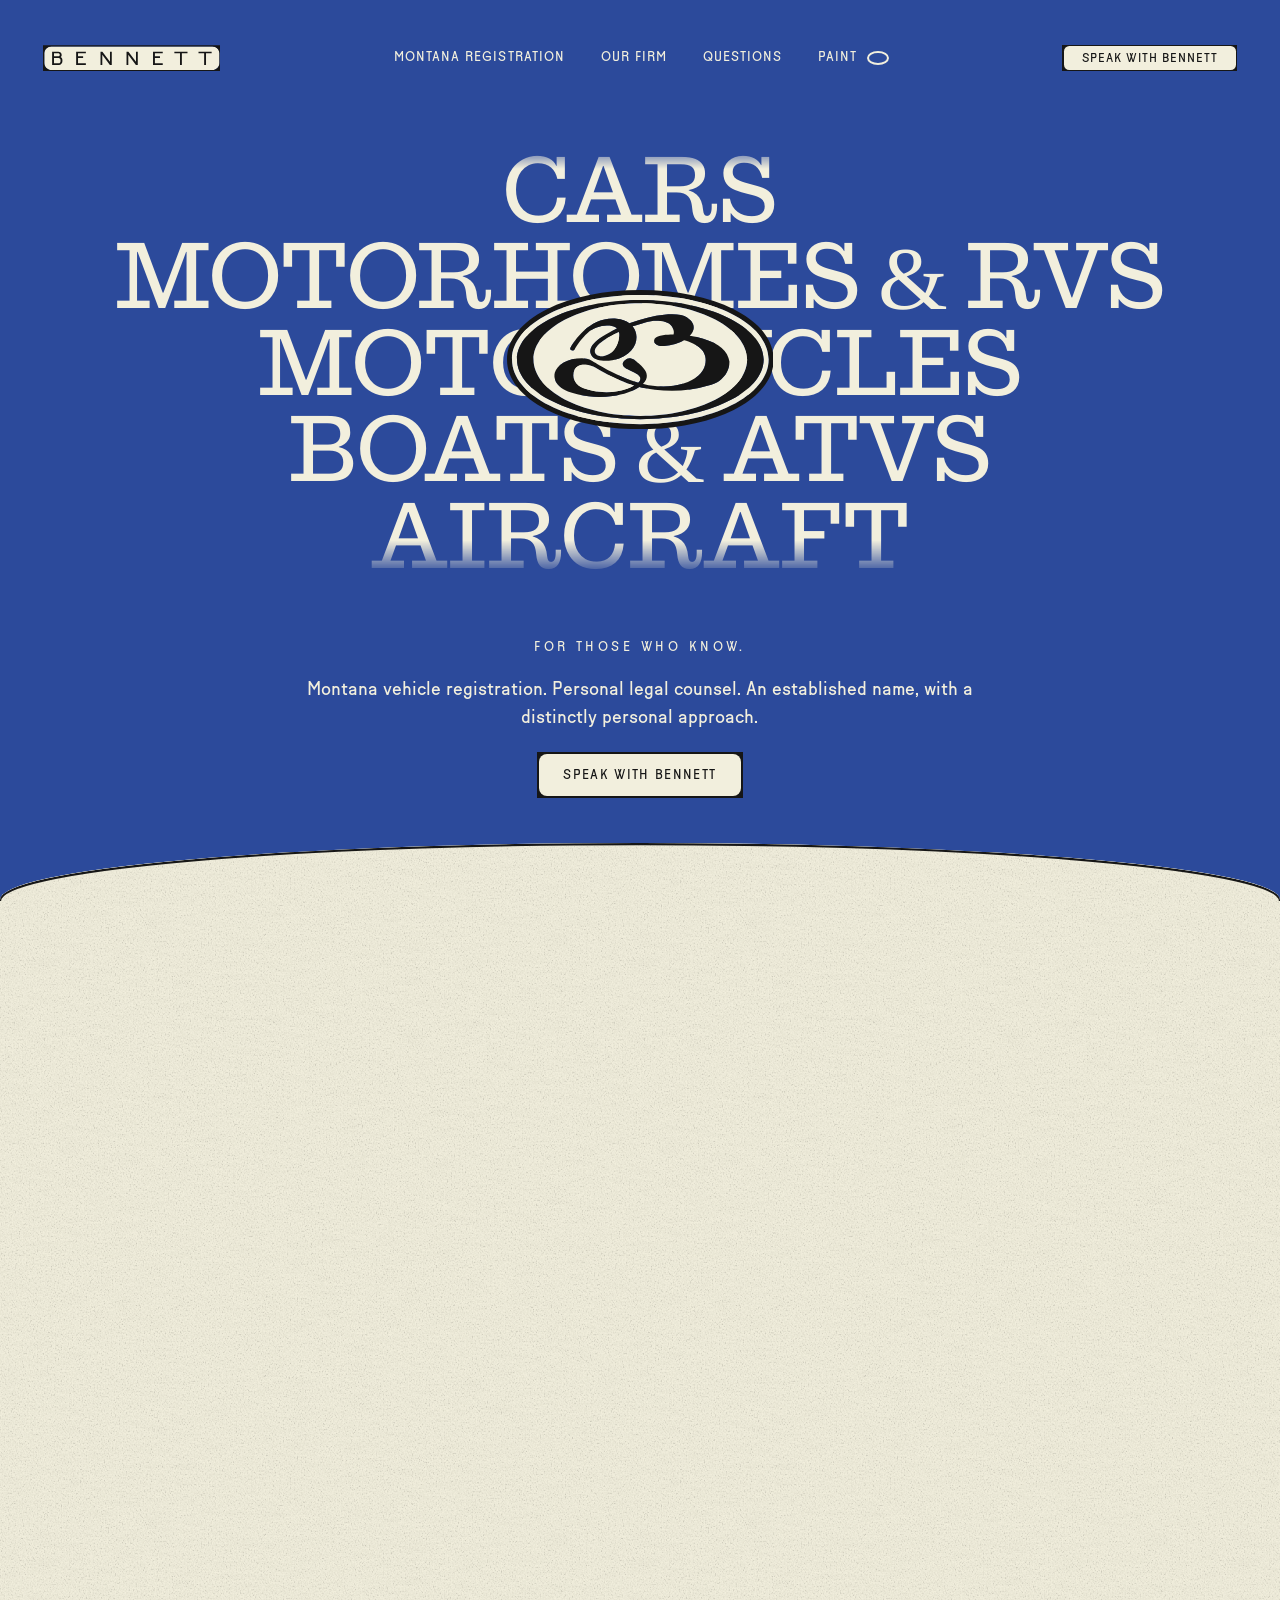
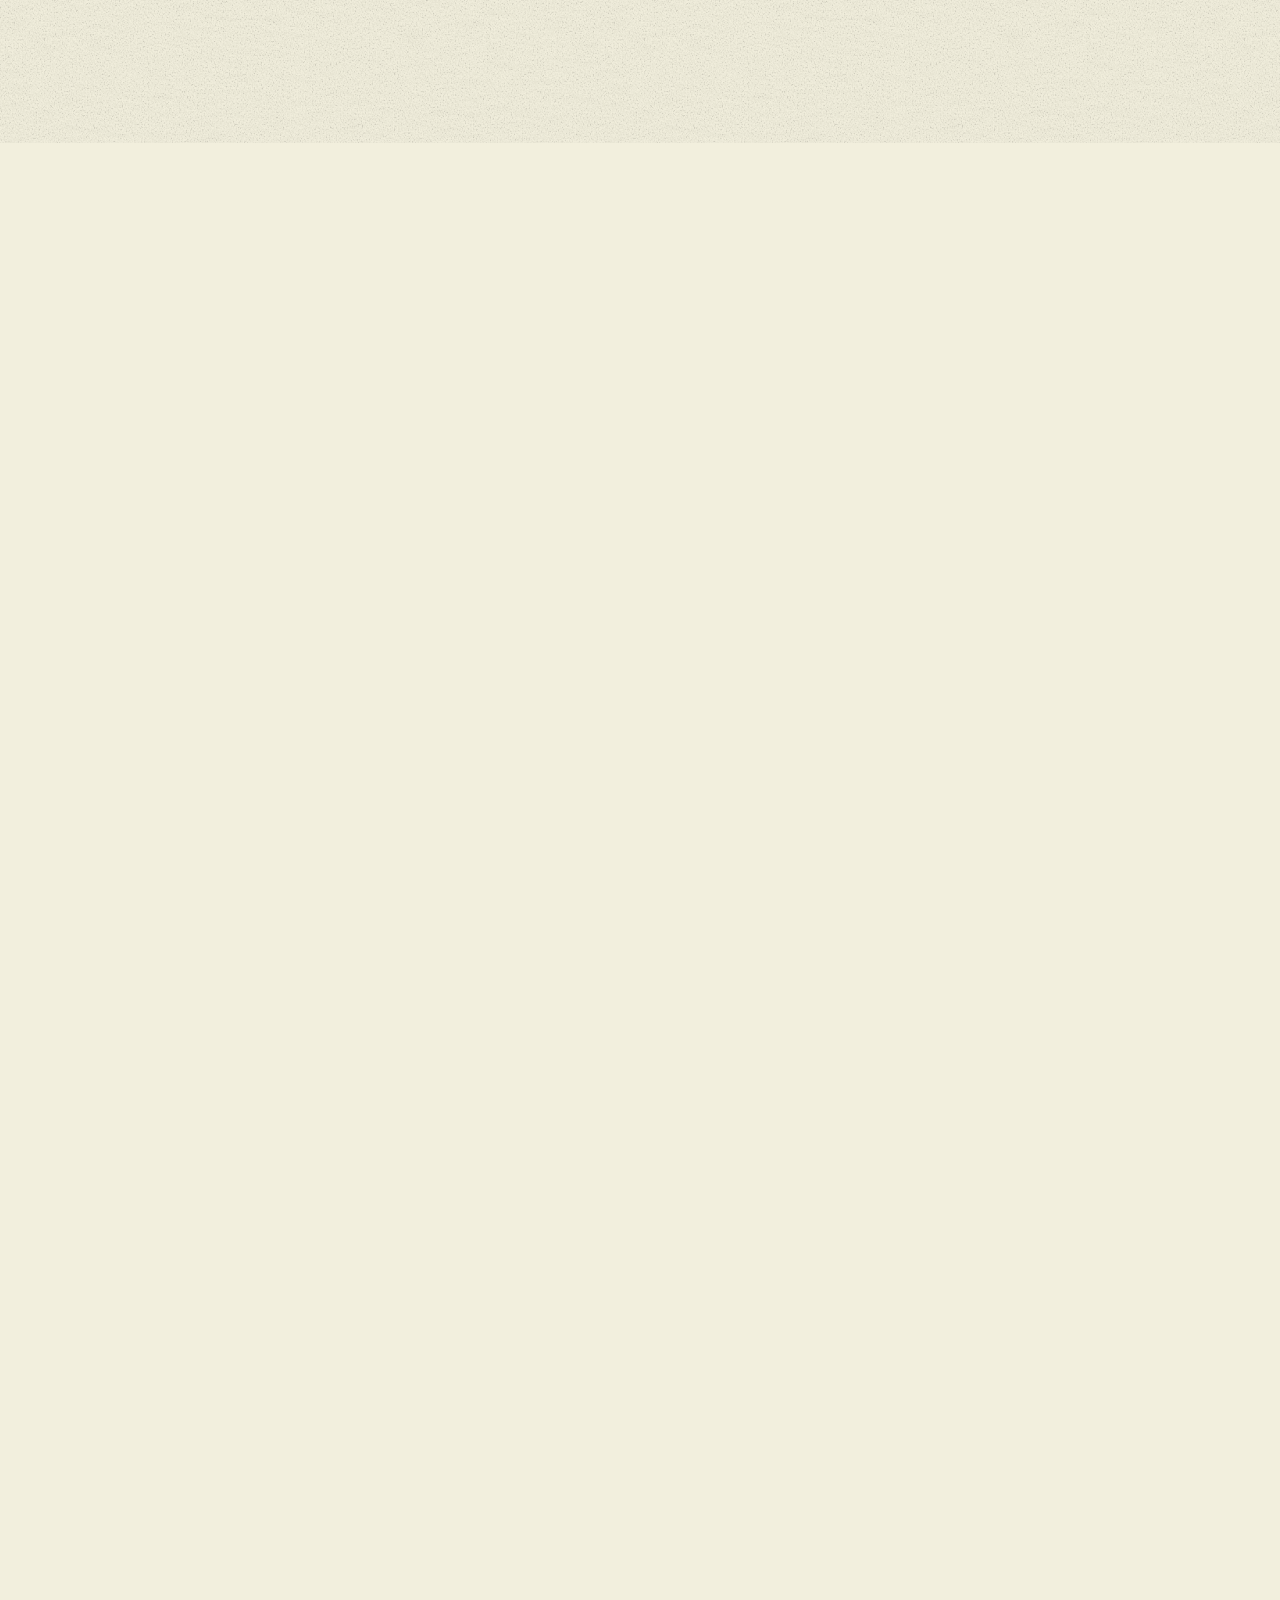
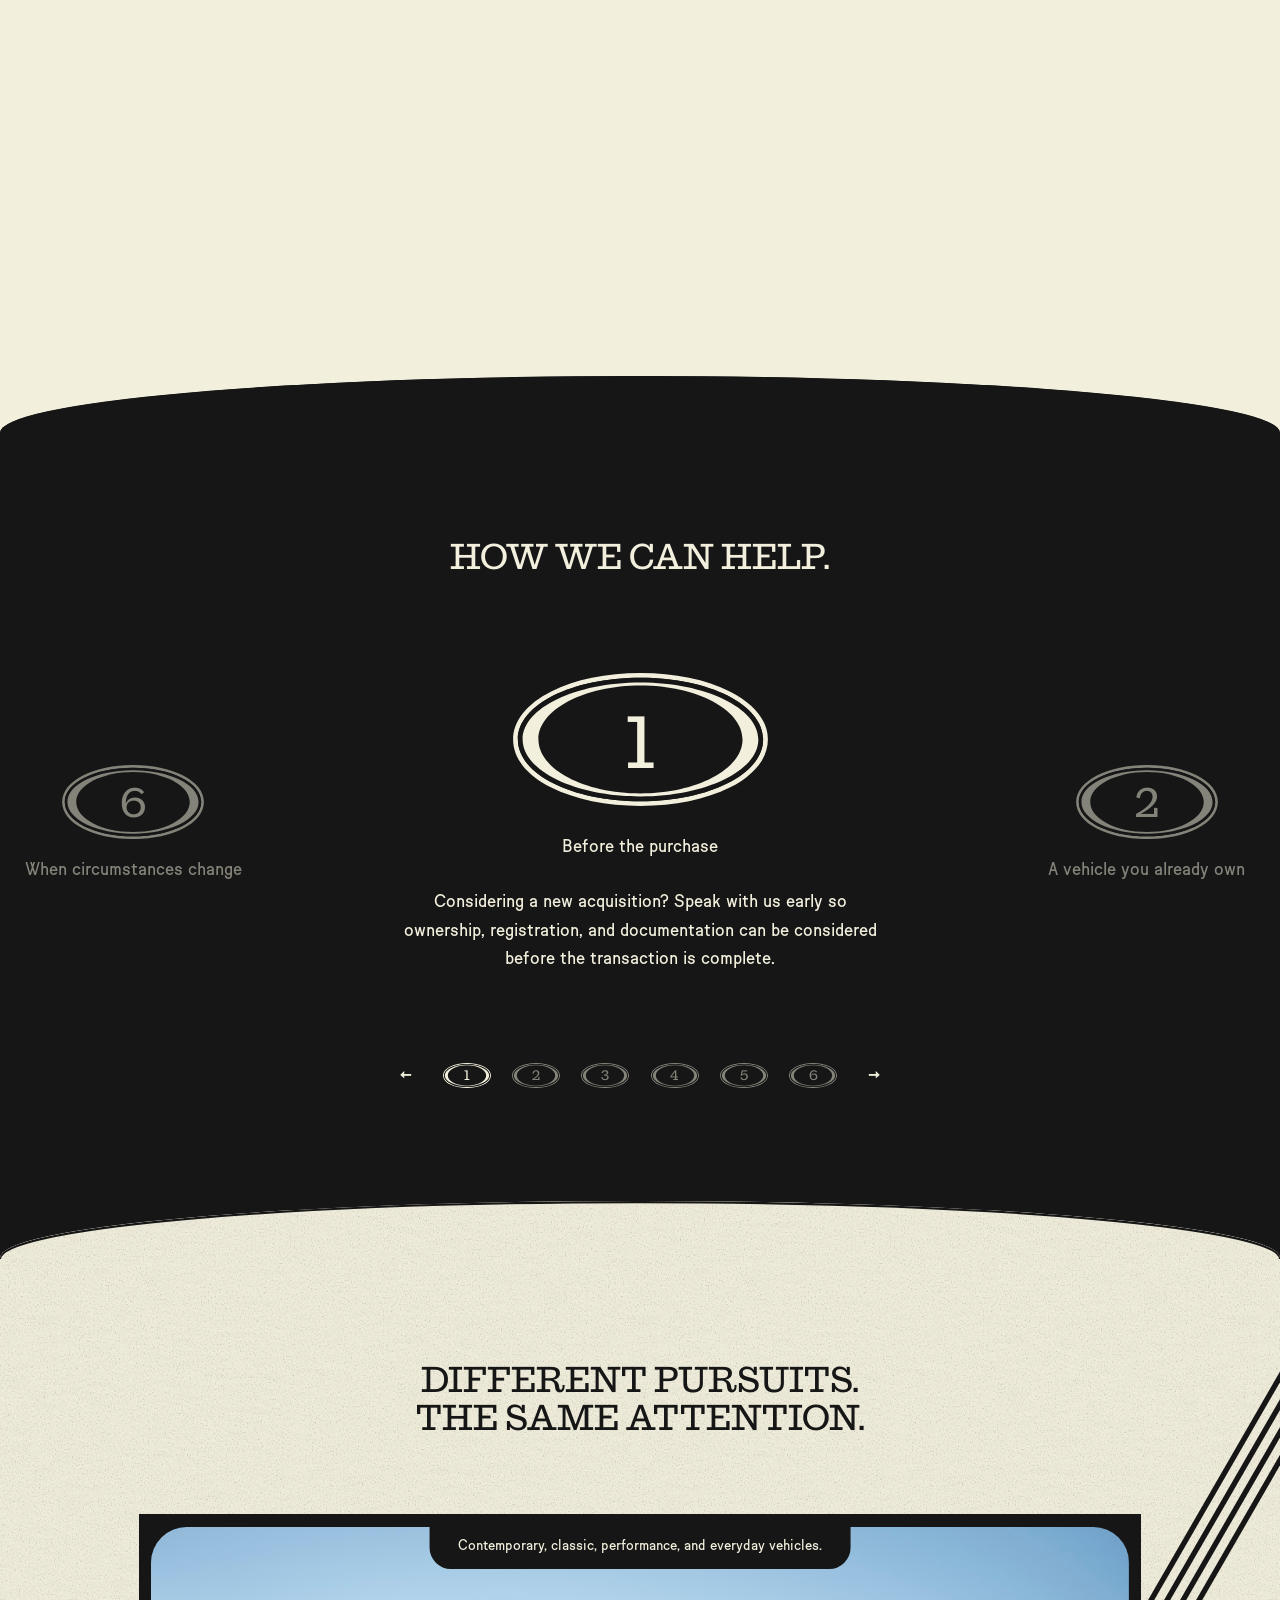
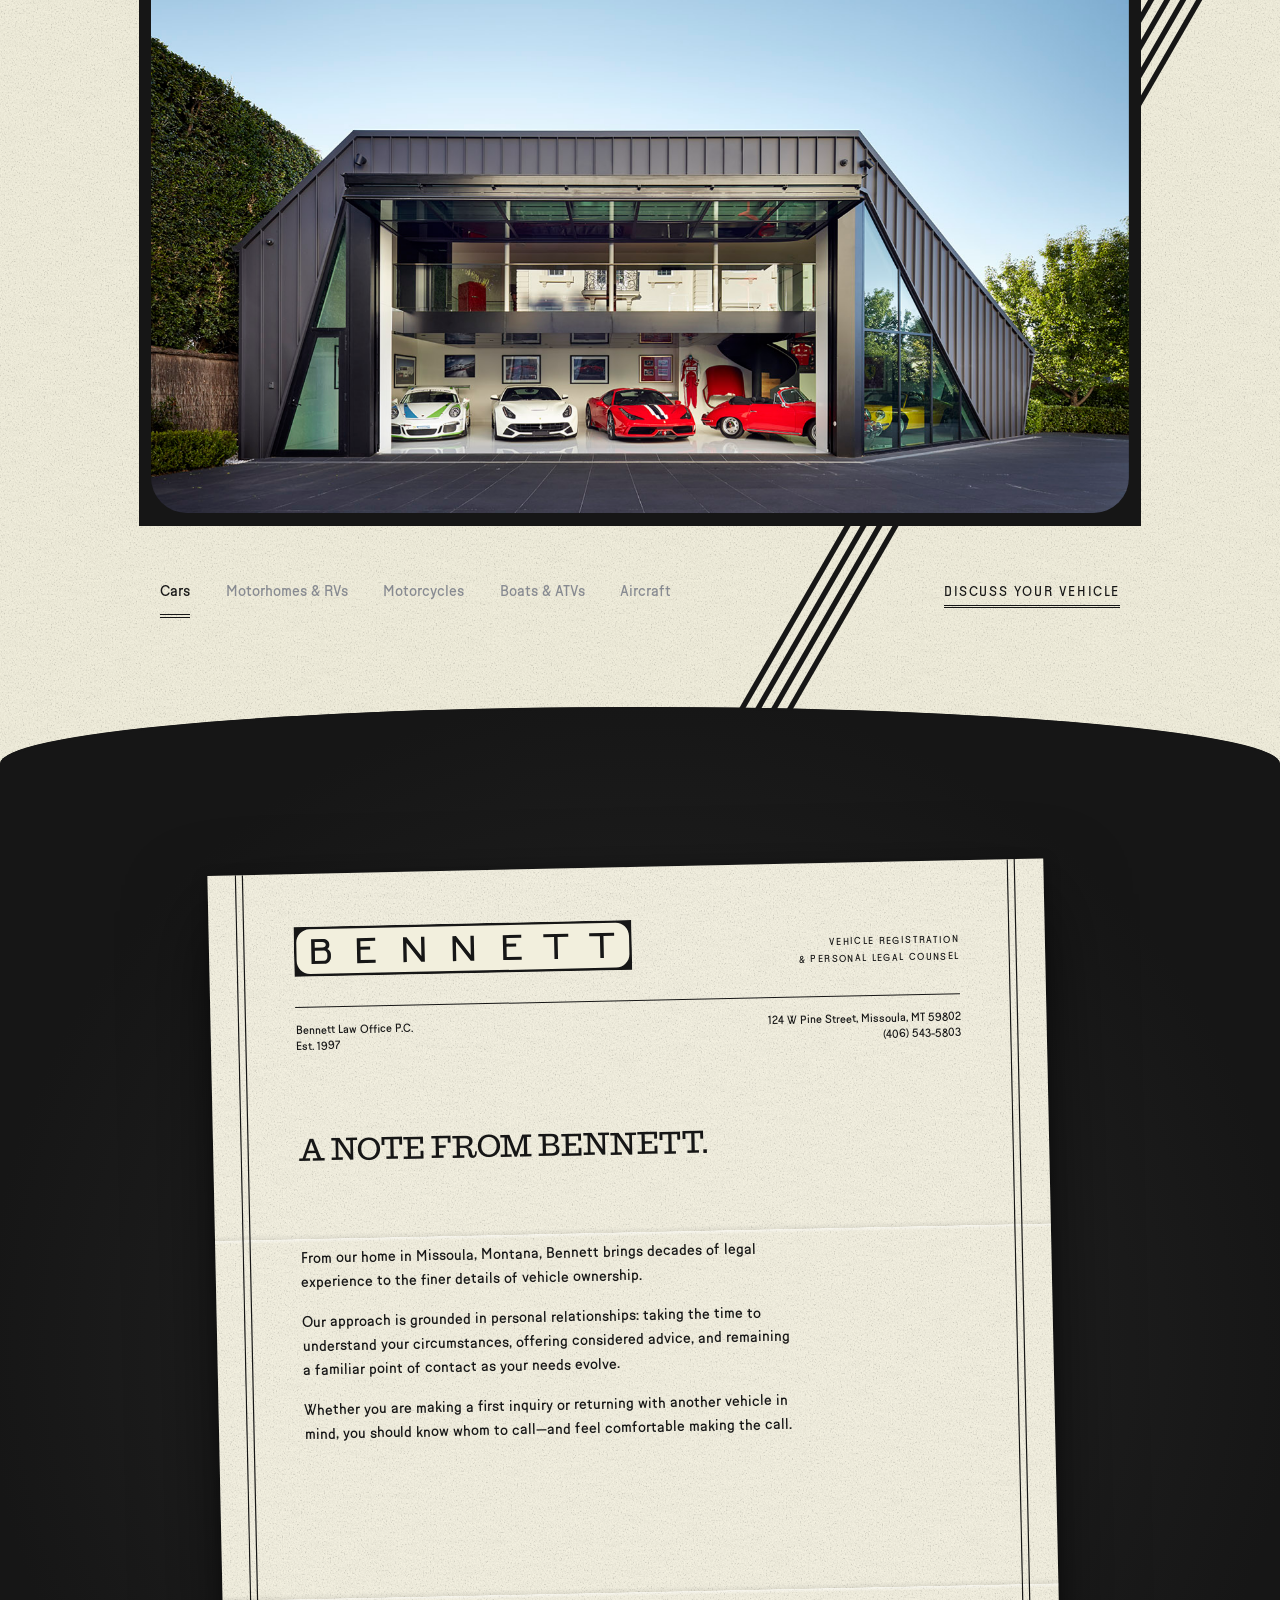
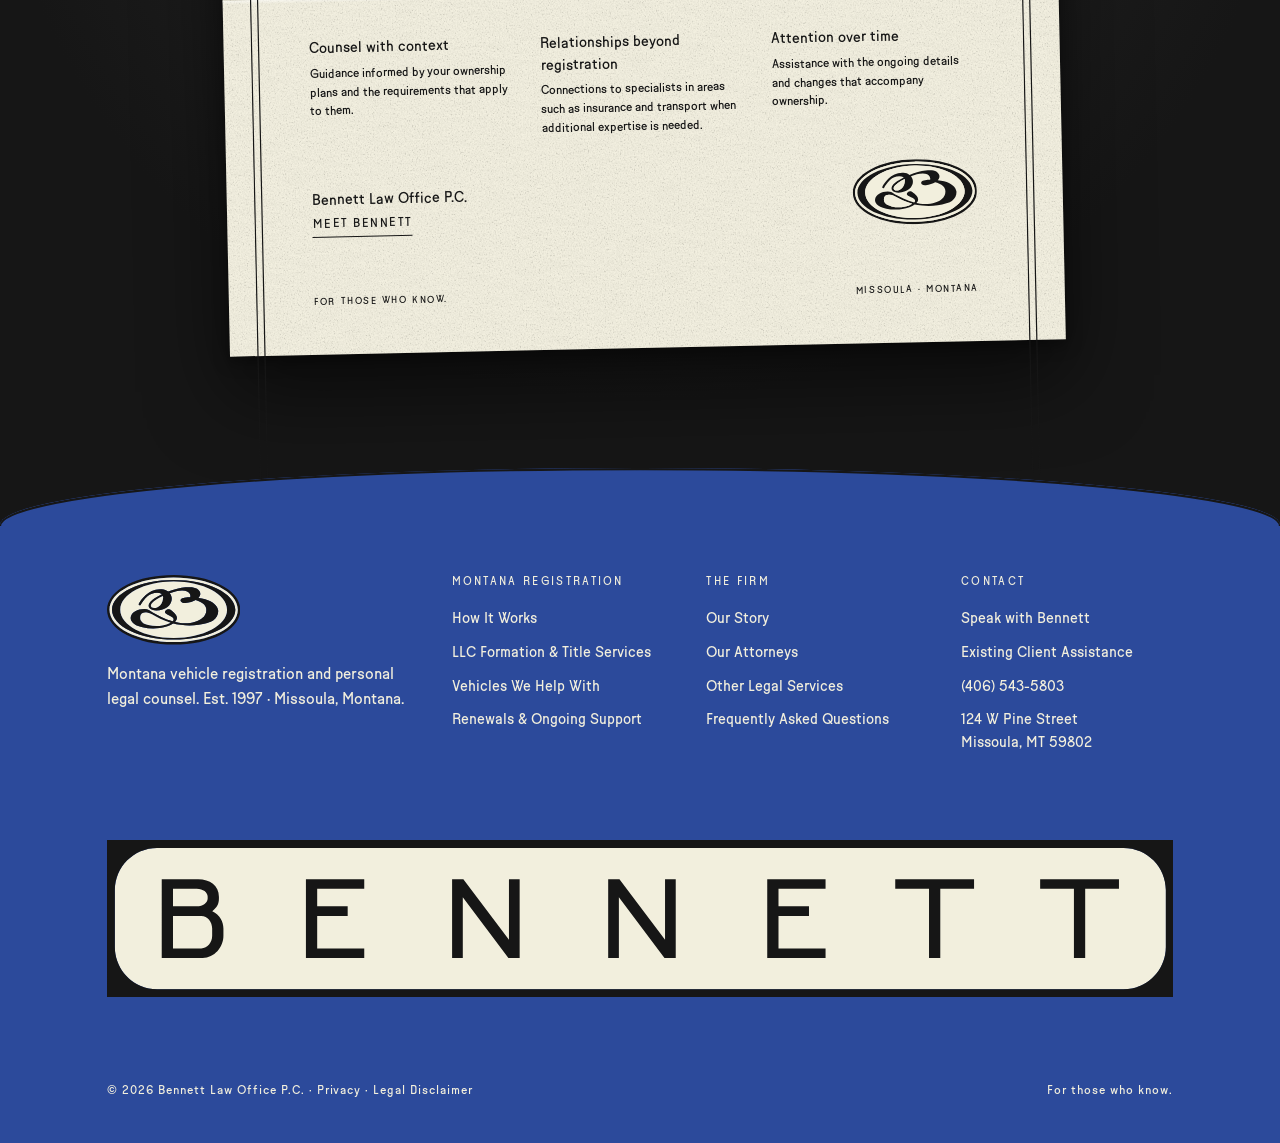
==== commit 5e633ad0: "Refine firm introduction and homepage letter headings" ====
--- a/preview/index.html
+++ b/preview/index.html
@@ -1,3 +1,3 @@
 <!DOCTYPE html>
 
-<html lang="en"><head><meta charset="utf-8"/><meta content="width=device-width, initial-scale=1" name="viewport"/><meta content="noindex,nofollow" name="robots"/><title>Bennett — For those who know</title><meta content="website" property="og:type"/><meta content="Bennett" property="og:site_name"/><meta content="Bennett — For those who know" property="og:title"/><meta content="Montana vehicle registration. Personal legal counsel. An established name, with a distinctly personal approach." property="og:description"/><meta content="https://swim-lang.github.io/Bennett-Blue-Website/preview/" property="og:url"/><meta content="https://swim-lang.github.io/Bennett-Blue-Website/preview/assets/round-two/bennett-share.png" property="og:image"/><meta content="1200" property="og:image:width"/><meta content="630" property="og:image:height"/><meta content="Bennett wordmark on a deep blue background" property="og:image:alt"/><meta content="summary_large_image" name="twitter:card"/><meta content="Bennett — For those who know" name="twitter:title"/><meta content="Montana vehicle registration and personal legal counsel." name="twitter:description"/><meta content="https://swim-lang.github.io/Bennett-Blue-Website/preview/assets/round-two/bennett-share.png" name="twitter:image"/><meta content="Montana vehicle registration and personal legal counsel. Bennett Law Office, Missoula, Montana." name="description"/><link href="assets/svg/logo.svg" rel="icon" type="image/svg+xml"/><link as="font" crossorigin="" href="assets/fonts/successor-light.otf" rel="preload" type="font/otf"/><link as="font" crossorigin="" href="assets/fonts/malamocco-regular.otf" rel="preload" type="font/otf"/><link href="css/paper.css" rel="stylesheet"/><link href="css/round-two.css?v=opening-autoplay3" rel="stylesheet"/><link href="css/paint.css" rel="stylesheet"/><script src="js/paint.js?v=olive1"></script><script>if(!matchMedia('(prefers-reduced-motion: reduce)').matches&&(!location.hash||location.hash==='#hero')){document.documentElement.classList.add('opening-pending');setTimeout(()=>document.documentElement.classList.remove('opening-pending'),4500);}</script></head><body><a class="skip-link" href="#montana">Skip to content</a><div class="p0 page" id="page"><section class="p1 hero" id="hero"><header class="p2 site-header"><a aria-label="Bennett home" href="#hero"><svg class="p3" height="442" id="_18Y-0__t6kjsu0" version="1.1" viewBox="0 0 3000 442" width="3000" xmlns="http://www.w3.org/2000/svg"><path d="M2978.013,140.967v160.065c0,65.565-53.121,118.73-118.73,118.73H140.717c-65.565,0-118.73-53.165-118.73-118.73v-160.065c0-65.61,53.165-118.73,118.73-118.73h2718.566c65.609,0,118.73,53.12,118.73,118.73Z" fill="#F2EFDD"></path><path d="M0,.25v441.499h3000V.25H0ZM2978.013,301.033c0,65.565-53.121,118.73-118.73,118.73H140.717c-65.565,0-118.73-53.165-118.73-118.73v-160.065c0-65.61,53.165-118.73,118.73-118.73h2718.566c65.609,0,118.73,53.12,118.73,118.73v160.065Z" fill="#161616"></path><g><path d="M559.461,110.168h164.02v26.914h-132.356v49.538h85.741v26.915h-85.741v91.367h132.356v26.914h-164.02V110.168Z" fill="#161616"></path><path d="M970.578,331.816V110.168h31.664l128.239,170.669V110.168h30.081v221.648h-31.664l-128.239-170.67v170.67h-30.081Z" fill="#161616"></path><path d="M1409.559,331.816V110.168h31.664l128.239,170.669V110.168h30.081v221.648h-31.664l-128.239-170.67v170.67h-30.081Z" fill="#161616"></path><path d="M1856.9,110.168h164.019v26.914h-132.356v49.538h85.743v26.915h-85.743v91.367h132.356v26.914h-164.019V110.168Z" fill="#161616"></path><path d="M2311.91,137.082h-94.993v-26.914h221.648v26.914h-94.991v194.734h-31.664v-194.734Z" fill="#161616"></path><path d="M2719.454,137.082h-94.993v-26.914h221.648v26.914h-94.991v194.734h-31.664v-194.734Z" fill="#161616"></path><path d="M153.897,110.168h102.592c32.613,0,58.261,17.063,58.261,49.361v5.066c0,15.832-5.383,25.033-18.683,35.483,21.532,10.765,31.349,28.937,31.349,48.886v20.51c0,32.297-25.648,62.343-58.262,62.343h-115.257V110.168ZM283.086,164.384v-5.066c0-11.961-12.666-22.236-30.713-22.236h-66.811v49.538h66.811c18.047,0,30.713-10.275,30.713-22.236ZM295.752,269.474v-20.51c0-18.365-12.666-35.428-30.714-35.428h-79.477v91.367h79.477c18.048,0,30.714-17.063,30.714-35.428Z" fill="#161616"></path></g></svg></a><nav aria-label="Main navigation" class="p4 desktop-nav"><a class="p5" href="#montana">Montana Registration</a><a class="p6" href="our-firm.html">Our Firm</a><a class="p7" href="#questions">Questions</a></nav><a class="p9 header-cta" href="#contact"><div class="p10"><div class="p11">Speak with Bennett</div></div></a><button aria-controls="mobile-menu" aria-expanded="false" class="menu-toggle">Menu <span aria-hidden="true" class="menu-bars"></span></button></header><div class="p12 billboard"><h1 aria-label="Cars, Motorhomes and RVs, Motorcycles, Boats and ATVs, Aircraft" class="p13 vehicle-list"><span aria-hidden="true" class="vehicle-track"><span class="vehicle-line">Cars</span><span class="vehicle-line">Motorhomes &amp; RVs</span><span class="vehicle-line">Motorcycles</span><span class="vehicle-line">Boats &amp; ATVs</span><span class="vehicle-line">Aircraft</span><span class="vehicle-line">Cars</span><span class="vehicle-line">Motorhomes &amp; RVs</span><span class="vehicle-line">Motorcycles</span><span class="vehicle-line">Boats &amp; ATVs</span><span class="vehicle-line">Aircraft</span></span></h1><div class="p14 hero-seal"><svg class="p15" height="1566" id="_19K-0__qcyb0t0" version="1.1" viewBox="0 0 3000 1566" width="3000" xmlns="http://www.w3.org/2000/svg"><path d="M2550.741,216.745C2273.419,77.203,1900.081.311,1500.002.311S726.581,77.203,449.259,216.745C159.64,362.529,0,563.545,0,782.905s159.64,420.571,449.259,566.35c277.322,139.542,650.665,216.434,1050.744,216.434s773.417-76.892,1050.739-216.434c289.815-145.779,449.259-346.99,449.259-566.35s-159.444-420.376-449.259-566.16ZM1500.002,1509.485c-809.524,0-1443.794-319.089-1443.794-726.581S690.479,56.52,1500.002,56.52s1443.794,319.084,1443.794,726.385-634.27,726.581-1443.794,726.581Z" fill="#161616"></path><path d="M1500.002,56.52C690.479,56.52,56.209,375.603,56.209,782.905s634.27,726.581,1443.794,726.581,1443.794-319.089,1443.794-726.581S2309.526,56.52,1500.002,56.52ZM1500.002,1453.277c-765.031,0-1387.59-300.74-1387.59-670.372S734.971,112.723,1500.002,112.723s1387.585,300.545,1387.585,670.181-622.559,670.372-1387.585,670.372Z" fill="#F2EFDD"></path><path d="M1500.002,112.723C734.971,112.723,112.412,413.268,112.412,782.905s622.559,670.372,1387.59,670.372,1387.585-300.74,1387.585-670.372S2265.029,112.723,1500.002,112.723ZM1500.002,1417.761c-662.572,0-1201.602-284.74-1201.602-634.856S837.43,147.853,1500.002,147.853s1201.407,285.126,1201.407,635.052-538.839,634.856-1201.407,634.856Z" fill="#161616"></path><path d="M1500.002,147.853c-662.572,0-1201.602,285.126-1201.602,635.052s539.03,634.856,1201.602,634.856,1201.407-284.74,1201.407-634.856S2162.57,147.853,1500.002,147.853ZM2387.199,1022.562c-24.981,18.149-69.869,37.079-133.296,55.813-185.011,54.45-389.148,69.673-590.359,43.52-77.869-9.953-136.807-20.297-175.253-30.446-69.869,48.79-176.23,84.897-299.963,101.678-49.957,6.833-100.701,10.149-150.858,10.149-80.99,0-161.007-8.781-235.359-26.344-28.107-6.246-55.427-13.856-81.576-22.637-95.827-32.009-148.519-78.264-172.133-125.491-16.591-33.176-18.539-66.939-10.93-96.408,11.907-46.055,47.423-87.822,100.506-117.682,55.623-31.423,127.049-48.204,206.481-48.204,69.869,1.758,101.482,21.86,149.3,52.302,15.609,10.149,33.562,21.47,55.032,33.567,102.654,57.767,242.587,136.421,427.399,189.89,6.833-6.046,16.591-16.39,18.153-18.539,12.683-24.004,3.707-53.083-22.832-71.818-24.004-17.172-52.697-30.837-80.408-44.106-45.474-21.855-81.38-39.032-87.627-67.72-3.121-14.832,2.54-29.274,16.976-43.325,22.056-20.883,46.255-30.251,71.627-27.325,18.539,1.954,35.911,10.539,51.716,25.176,13.856,10.539,27.516,21.665,40.009,33.372,39.032,36.107,87.822,80.994,89.385,135.64.972,31.027-12.688,60.887-41.962,91.529l-1.558,1.563c21.855,5.07,51.716,11.121,87.622,17.367,126.273,22.637,253.708,15.028,368.66-21.47,139.928-44.497,222.09-116.315,244.145-213.504,15.418-67.72.391-126.073-44.302-173.3-50.939-53.864-132.319-84.506-192.621-101.096-56.795,33.767-138.956,57.571-226.388,65.381-42.348,3.902-76.892-5.465-97.189-26.153-11.125-11.316-16.004-23.223-14.832-35.906,4.488-52.306,118.268-64.208,185.597-66.748,10.344-.195,21.47-.195,33.176,0,7.419-24.59,3.707-51.716-10.735-80.403-23.028-45.474-77.673-70.455-162.37-74.162-48.009-2.149-97.389,3.902-146.179,17.953-43.52,12.493-101.678,29.665-141.682,43.716,20.097,24.786,33.567,53.278,40.004,84.897,20.102,96.408-31.418,219.36-191.253,276.15-126.073,45.474-257.615,33.372-306.014-27.907-15.609-19.711-21.465-41.958-17.367-66.353,8.195-48.595,54.836-101.482,134.854-152.812,48.985-31.613,104.217-61.669,164.133-89.971-4.879-4.879-10.735-9.172-16.981-13.074-22.637-13.465-54.841-19.907-95.045-19.516-80.013.977-158.272,30.251-215.067,80.213-76.892,67.72-127.045,147.147-150.077,188.523-5.46,9.758-20.297,14.832-32.2,10.735-7.023-2.344-12.493-7.223-14.832-13.27-2.149-5.465-1.758-11.125,1.172-16.2,46.25-83.334,220.923-353.046,519.123-327.479,55.818,4.293,105.389,22.246,143.835,51.52,139.147-51.716,276.54-84.501,391.492-95.822,115.729-11.707,208.625-2.339,257.415,30.641,15.028,10.344,27.907,21.269,38.251,32.59,36.888,39.227,46.055,83.529,25.762,127.831-7.419,16.004-18.539,31.814-33.376,47.032,54.45,8.005,104.999,18.735,150.863,31.814,177.593,51.716,279.661,140.71,295.275,257.806l.195,1.949c0,85.287-40.009,159.449-115.533,214.876Z" fill="#F2EFDD"></path><path d="M2502.537,805.737c-15.614-117.096-117.682-206.09-295.275-257.806-45.865-13.079-96.413-23.809-150.863-31.814,14.837-15.218,25.958-31.027,33.376-47.032,20.293-44.302,11.125-88.603-25.762-127.831-10.344-11.321-23.223-22.246-38.251-32.59-48.79-32.981-141.686-42.348-257.415-30.641-114.952,11.321-252.345,44.106-391.492,95.822-38.446-29.274-88.017-47.227-143.835-51.52-298.2-25.567-472.872,244.145-519.123,327.479-2.93,5.074-3.321,10.735-1.172,16.2,2.339,6.046,7.809,10.925,14.832,13.27,11.902,4.098,26.739-.977,32.2-10.735,23.032-41.376,73.185-120.803,150.077-188.523,56.795-49.962,135.054-79.236,215.067-80.213,40.204-.391,72.408,6.051,95.045,19.516,6.246,3.902,12.102,8.195,16.981,13.074-59.915,28.302-115.147,58.357-164.133,89.971-80.018,51.33-126.659,104.217-134.854,152.812-4.098,24.395,1.758,46.641,17.367,66.353,48.399,61.278,179.942,73.38,306.014,27.907,159.835-56.79,211.355-179.742,191.253-276.15-6.437-31.618-19.907-60.111-40.004-84.897,40.004-14.051,98.161-31.223,141.682-43.716,48.79-14.051,98.171-20.102,146.179-17.953,84.696,3.707,139.342,28.688,162.37,74.162,14.442,28.688,18.153,55.813,10.735,80.403-11.707-.195-22.832-.195-33.176,0-67.329,2.54-181.109,14.442-185.597,66.748-1.172,12.683,3.707,24.59,14.832,35.906,20.297,20.688,54.841,30.055,97.189,26.153,87.431-7.809,169.593-31.613,226.388-65.381,60.301,16.591,141.682,47.232,192.621,101.096,44.692,47.227,59.72,105.58,44.302,173.3-22.056,97.189-104.217,169.007-244.145,213.504-114.952,36.497-242.387,44.106-368.66,21.47-35.906-6.246-65.766-12.298-87.622-17.367l1.558-1.563c29.274-30.641,42.934-60.502,41.962-91.529-1.563-54.646-50.353-99.534-89.385-135.64-12.493-11.707-26.153-22.832-40.009-33.372-15.804-14.637-33.176-23.223-51.716-25.176-25.372-2.925-49.571,6.442-71.627,27.325-14.437,14.051-20.097,28.493-16.976,43.325,6.246,28.688,42.153,45.865,87.627,67.72,27.711,13.27,56.404,26.935,80.408,44.106,26.539,18.735,35.516,47.813,22.832,71.818-1.563,2.149-11.321,12.493-18.153,18.539-184.811-53.469-324.744-132.124-427.399-189.89-21.47-12.097-39.423-23.418-55.032-33.567-47.818-30.441-79.431-50.543-149.3-52.302-79.431,0-150.858,16.781-206.481,48.204-53.083,29.86-88.599,71.627-100.506,117.682-7.609,29.469-5.66,63.232,10.93,96.408,23.614,47.227,76.306,93.482,172.133,125.491,26.148,8.781,53.469,16.39,81.576,22.637,74.352,17.563,154.37,26.344,235.359,26.344,50.157,0,100.901-3.316,150.858-10.149,123.733-16.781,230.094-52.888,299.963-101.678,38.446,10.149,97.385,20.493,175.253,30.446,201.211,26.153,405.348,10.93,590.359-43.52,63.427-18.735,108.315-37.665,133.296-55.813,75.524-55.427,115.533-129.589,115.533-214.876l-.195-1.949ZM1259.955,537.587c-13.079,84.31-48.595,144.417-105.389,179.156-18.735,11.321-39.813,19.907-62.646,25.176-30.446,6.833-62.255,1.758-83.138-13.66-4.488-3.316-8.391-7.028-11.511-10.93-8.391-10.735-11.516-23.028-9.172-36.883,6.046-35.716,46.837-79.627,115.143-123.538,46.055-29.469,98.166-57.962,155.347-84.897,4.879,18.153,5.27,40.204,1.367,65.576ZM1350.897,1110.384c-128.998,46.641-278.494,51.911-421.348,14.828-57.185-15.028-98.947-32.395-124.319-51.911-38.446-29.469-57.962-66.743-57.962-110.068,0-54.45,18.344-91.143,54.45-108.705,17.563-8.586,39.618-12.879,65.962-12.879,5.27,0,10.539.191,16.2.581,39.227,2.344,78.455,13.86,113.584,33.181l23.418,13.074c98.947,55.813,233.411,131.342,408.859,185.988-23.028,13.074-49.376,25.176-78.845,35.911Z" fill="#161616"></path><path d="M1259.955,537.587c-13.079,84.31-48.595,144.417-105.389,179.156-18.735,11.321-39.813,19.907-62.646,25.176-30.446,6.833-62.255,1.758-83.138-13.66-4.488-3.316-8.391-7.028-11.511-10.93-8.391-10.735-11.516-23.028-9.172-36.883,6.046-35.716,46.837-79.627,115.143-123.538,46.055-29.469,98.166-57.962,155.347-84.897,4.879,18.153,5.27,40.204,1.367,65.576Z" fill="#F2EFDD"></path><path d="M1429.743,1074.473c-23.028,13.074-49.376,25.176-78.845,35.911-128.998,46.641-278.494,51.911-421.348,14.828-57.185-15.028-98.947-32.395-124.319-51.911-38.446-29.469-57.962-66.743-57.962-110.068,0-54.45,18.344-91.143,54.45-108.705,17.563-8.586,39.618-12.879,65.962-12.879,5.27,0,10.539.191,16.2.581,39.227,2.344,78.455,13.86,113.584,33.181l23.418,13.074c98.947,55.813,233.411,131.342,408.859,185.988Z" fill="#F2EFDD"></path></svg></div><button aria-label="Pause vehicle animation" aria-pressed="false" class="motion-toggle">Ⅱ</button></div><div class="p16 hero-below"><div class="p17">For those who know.</div><div class="p18">Montana vehicle registration. Personal legal counsel. An established name, with a distinctly personal approach.</div><a class="p19 hero-cta" href="#contact"><div class="p20"><div class="p21">Speak with Bennett</div></div></a></div></section><section class="p22 montana" id="montana"><h2 class="p23 adv-title reveal-left">A Montana advantage.</h2><h2 class="p24 company-title reveal-right">In good company.</h2><div class="p25 adv-intro reveal-left">Montana’s lack of a general sales tax makes it a compelling place to explore vehicle ownership. Whether a Montana LLC is appropriate for you deserves a closer look.</div><a class="p27 adv-link reveal-left" href="#questions"><div class="p28">Understand the Montana approach</div></a><div aria-label="Bennett office at 124 W Pine Street" class="p30 office reveal-right" role="img"></div><div class="p31 company-body reveal-right">We consider your circumstances, explain the relevant requirements, and help you understand the next steps. When the arrangement is right, we attend to the entity formation, title work, and registration.</div><a class="p32 company-cta reveal-right" href="#contact"><div class="p33"><div class="p34">Speak with Bennett</div></div></a><div class="p35 company-address reveal-right">124 W Pine Street, Missoula · (406) 543-5803</div><svg class="p36 center-stripes" height="1340" preserveaspectratio="none" viewBox="0 0 28 1340" width="28" xmlns="http://www.w3.org/2000/svg"><g><rect fill="#161616" height="1340" width="4" x="0" y="0"></rect><rect fill="#161616" height="1340" width="4" x="8" y="0"></rect><rect fill="#161616" height="1340" width="4" x="16" y="0"></rect><rect fill="#161616" height="1340" width="4" x="24" y="0"></rect></g></svg></section><section class="p37 situations" id="situations"><div class="p38 situations-heading"><h2 class="p39">Whatever brings you here, begin with a conversation.</h2><div class="p40">A forthcoming purchase. A financing question. A change in plans. Good advice starts with the particulars.</div></div><div aria-label="Six ways Bennett can help. Scroll horizontally or use arrow keys." class="p41 cards-track" tabindex="0"><article class="p42 situation-card" id="situation-0"><div class="p43"><h3 class="p44">Before the purchase</h3><div class="p45">Considering a new acquisition? Speak with us early so ownership, registration, and documentation can be considered before the transaction is complete.</div></div><svg class="p46" height="280" viewBox="0 0 10 280" width="10" xmlns="http://www.w3.org/2000/svg"><path d="M1 0V280 M9 0V280" fill="#000000" stroke="#161616" stroke-width="1.5"></path></svg></article><article class="p47 situation-card" id="situation-1"><div class="p48"><h3 class="p49">A vehicle you already own</h3><div class="p50">You do not have to be buying something new to explore Montana registration. We can review your current ownership and advise on the available next steps.</div></div><svg class="p51" height="280" viewBox="0 0 10 280" width="10" xmlns="http://www.w3.org/2000/svg"><path d="M1 0V280 M9 0V280" fill="#000000" stroke="#F2EFDD" stroke-width="1.5"></path></svg></article><article class="p52 situation-card" id="situation-2"><div class="p53"><h3 class="p54">Financing to account for</h3><div class="p55">A financed vehicle brings additional requirements. We help you understand the lender permissions and documentation involved in ownership through an LLC.</div></div><svg class="p56" height="280" viewBox="0 0 10 280" width="10" xmlns="http://www.w3.org/2000/svg"><path d="M1 0V280 M9 0V280" fill="#000000" stroke="#161616" stroke-width="1.5"></path></svg></article><article class="p57 situation-card" id="situation-3"><div class="p58"><h3 class="p59">Another vehicle in mind</h3><div class="p60">When you add a vehicle, we can review how it fits within your existing arrangement and help with the associated title and registration work.</div></div><svg class="p61" height="280" viewBox="0 0 10 280" width="10" xmlns="http://www.w3.org/2000/svg"><path d="M1 0V280 M9 0V280" fill="#000000" stroke="#F2EFDD" stroke-width="1.5"></path></svg></article><article class="p62 situation-card" id="situation-4"><div class="p63"><h3 class="p64">The details that come around again</h3><div class="p65">Registration renewals and ongoing LLC requirements deserve consistent attention. We help you keep up with the obligations associated with your arrangement.</div></div><svg class="p66" height="280" viewBox="0 0 10 280" width="10" xmlns="http://www.w3.org/2000/svg"><path d="M1 0V280 M9 0V280" fill="#000000" stroke="#161616" stroke-width="1.5"></path></svg></article><article class="p67 situation-card" id="situation-5"><div class="p68"><h3 class="p69">When circumstances change</h3><div class="p70">A move, a sale, or a different approach to ownership may call for changes. We can assist with registration transitions and winding up an entity when it is no longer needed.</div></div><svg class="p71" height="280" viewBox="0 0 10 280" width="10" xmlns="http://www.w3.org/2000/svg"><path d="M1 0V280 M9 0V280" fill="#000000" stroke="#F2EFDD" stroke-width="1.5"></path></svg></article></div><div class="p72 cards-indicator"><div class="p73"><div class="p74 cards-progress"></div></div><button aria-label="Next situation" class="p75 next-card">Scroll</button></div></section><section class="p76 vehicles" id="vehicles"><h2 class="p77 gallery-heading"><div class="p78">Different pursuits.</div><div class="p79">The same attention.</div></h2><div class="p80 gallery-intro">The car you have been looking for. The motorhome for what comes next. The motorcycle you make time to ride.</div><button aria-label="Enlarge Cars photograph" class="p81 gallery-photo" id="vehicle-panel" role="tabpanel" type="button"><div aria-label="Modern private garage by Architects Ink" class="p82 gallery-image" role="img"></div></button><div aria-live="polite" class="p83 gallery-tooltip"><div class="p84">Cars</div><div class="p85">Contemporary, classic, performance, and everyday vehicles.</div></div><div class="p86 gallery-switcher"><div aria-label="Vehicle categories" class="p87 vehicle-tabs" role="tablist"><button aria-controls="vehicle-panel" aria-selected="true" class="p88" data-vehicle="0" role="tab" tabindex="0" type="button"><div class="p89">Cars</div></button><button aria-controls="vehicle-panel" aria-selected="false" class="p90" data-vehicle="1" role="tab" tabindex="-1" type="button"><div class="p91">Motorhomes &amp; RVs</div></button><button aria-controls="vehicle-panel" aria-selected="false" class="p92" data-vehicle="2" role="tab" tabindex="-1" type="button"><div class="p93">Motorcycles</div></button><button aria-controls="vehicle-panel" aria-selected="false" class="p94" data-vehicle="3" role="tab" tabindex="-1" type="button"><div class="p95">Boats &amp; ATVs</div></button><button aria-controls="vehicle-panel" aria-selected="false" class="p96" data-vehicle="4" role="tab" tabindex="-1" type="button"><div class="p97">Aircraft</div></button></div><a class="p98" href="#contact"><div class="p99">Discuss your vehicle</div></a></div></section><section class="p100 firm" id="firm"><div class="p101 letter-sheet"><div class="p102 fold-one"></div><div class="p103 fold-two"></div><svg class="p104 rule-left" height="1216" viewBox="0 0 10 1216" width="10" xmlns="http://www.w3.org/2000/svg"><path d="M1 0V1216 M8 0V1216" fill="#000000" stroke="#161616" stroke-width="1.2"></path></svg><svg class="p105 rule-right" height="1216" viewBox="0 0 10 1216" width="10" xmlns="http://www.w3.org/2000/svg"><path d="M1 0V1216 M8 0V1216" fill="#000000" stroke="#161616" stroke-width="1.2"></path></svg><div class="p106 letter-lockup"><svg class="p107" height="442" id="_1ND-0__t6kjsu0" version="1.1" viewBox="0 0 3000 442" width="3000" xmlns="http://www.w3.org/2000/svg"><path d="M2978.013,140.967v160.065c0,65.565-53.121,118.73-118.73,118.73H140.717c-65.565,0-118.73-53.165-118.73-118.73v-160.065c0-65.61,53.165-118.73,118.73-118.73h2718.566c65.609,0,118.73,53.12,118.73,118.73Z" fill="#F2EFDD"></path><path d="M0,.25v441.499h3000V.25H0ZM2978.013,301.033c0,65.565-53.121,118.73-118.73,118.73H140.717c-65.565,0-118.73-53.165-118.73-118.73v-160.065c0-65.61,53.165-118.73,118.73-118.73h2718.566c65.609,0,118.73,53.12,118.73,118.73v160.065Z" fill="#161616"></path><g><path d="M559.461,110.168h164.02v26.914h-132.356v49.538h85.741v26.915h-85.741v91.367h132.356v26.914h-164.02V110.168Z" fill="#161616"></path><path d="M970.578,331.816V110.168h31.664l128.239,170.669V110.168h30.081v221.648h-31.664l-128.239-170.67v170.67h-30.081Z" fill="#161616"></path><path d="M1409.559,331.816V110.168h31.664l128.239,170.669V110.168h30.081v221.648h-31.664l-128.239-170.67v170.67h-30.081Z" fill="#161616"></path><path d="M1856.9,110.168h164.019v26.914h-132.356v49.538h85.743v26.915h-85.743v91.367h132.356v26.914h-164.019V110.168Z" fill="#161616"></path><path d="M2311.91,137.082h-94.993v-26.914h221.648v26.914h-94.991v194.734h-31.664v-194.734Z" fill="#161616"></path><path d="M2719.454,137.082h-94.993v-26.914h221.648v26.914h-94.991v194.734h-31.664v-194.734Z" fill="#161616"></path><path d="M153.897,110.168h102.592c32.613,0,58.261,17.063,58.261,49.361v5.066c0,15.832-5.383,25.033-18.683,35.483,21.532,10.765,31.349,28.937,31.349,48.886v20.51c0,32.297-25.648,62.343-58.262,62.343h-115.257V110.168ZM283.086,164.384v-5.066c0-11.961-12.666-22.236-30.713-22.236h-66.811v49.538h66.811c18.047,0,30.713-10.275,30.713-22.236ZM295.752,269.474v-20.51c0-18.365-12.666-35.428-30.714-35.428h-79.477v91.367h79.477c18.048,0,30.714-17.063,30.714-35.428Z" fill="#161616"></path></g></svg><div class="p108"><div class="p109">Vehicle Registration</div><div class="p110">&amp; Personal Legal Counsel</div></div></div><div class="p111 sender"><div class="p112">Bennett Law Office P.C.<br/>Est. 1997</div><div class="p113">124 W Pine Street, Missoula, MT 59802<br/>(406) 543-5803</div></div><h2 class="p114 letter-subject">An established name.<br/>A personal introduction.</h2><div class="p115 letter-body"><div class="p116">From our home in Missoula, Montana, Bennett brings decades of legal experience to the finer details of vehicle ownership.</div><div class="p117">Our approach is grounded in personal relationships: taking the time to understand your circumstances, offering considered advice, and remaining a familiar point of contact as your needs evolve.</div><div class="p118">Whether you are making a first inquiry or returning with another vehicle in mind, you should know whom to call—and feel comfortable making the call.</div></div><div class="p119 letter-pillars"><div class="p120"><div class="p121">Counsel with context</div><div class="p122">Guidance informed by your ownership plans and the requirements that apply to them.</div></div><div class="p123"><div class="p124">Relationships beyond registration</div><div class="p125">Connections to specialists in areas such as insurance and transport when additional expertise is needed.</div></div><div class="p126"><div class="p127">Attention over time</div><div class="p128">Assistance with the ongoing details and changes that accompany ownership.</div></div></div><div class="p129 letter-signoff"><div class="p130">Bennett Law Office P.C.</div><a class="p131" href="our-firm.html"><div class="p132">Meet Bennett</div></a></div><div class="p133 letter-seal"><svg class="p134" height="1566" id="_1MF-0__qcyb0t0" version="1.1" viewBox="0 0 3000 1566" width="3000" xmlns="http://www.w3.org/2000/svg"><path d="M2550.741,216.745C2273.419,77.203,1900.081.311,1500.002.311S726.581,77.203,449.259,216.745C159.64,362.529,0,563.545,0,782.905s159.64,420.571,449.259,566.35c277.322,139.542,650.665,216.434,1050.744,216.434s773.417-76.892,1050.739-216.434c289.815-145.779,449.259-346.99,449.259-566.35s-159.444-420.376-449.259-566.16ZM1500.002,1509.485c-809.524,0-1443.794-319.089-1443.794-726.581S690.479,56.52,1500.002,56.52s1443.794,319.084,1443.794,726.385-634.27,726.581-1443.794,726.581Z" fill="#161616"></path><path d="M1500.002,56.52C690.479,56.52,56.209,375.603,56.209,782.905s634.27,726.581,1443.794,726.581,1443.794-319.089,1443.794-726.581S2309.526,56.52,1500.002,56.52ZM1500.002,1453.277c-765.031,0-1387.59-300.74-1387.59-670.372S734.971,112.723,1500.002,112.723s1387.585,300.545,1387.585,670.181-622.559,670.372-1387.585,670.372Z" fill="#F2EFDD"></path><path d="M1500.002,112.723C734.971,112.723,112.412,413.268,112.412,782.905s622.559,670.372,1387.59,670.372,1387.585-300.74,1387.585-670.372S2265.029,112.723,1500.002,112.723ZM1500.002,1417.761c-662.572,0-1201.602-284.74-1201.602-634.856S837.43,147.853,1500.002,147.853s1201.407,285.126,1201.407,635.052-538.839,634.856-1201.407,634.856Z" fill="#161616"></path><path d="M1500.002,147.853c-662.572,0-1201.602,285.126-1201.602,635.052s539.03,634.856,1201.602,634.856,1201.407-284.74,1201.407-634.856S2162.57,147.853,1500.002,147.853ZM2387.199,1022.562c-24.981,18.149-69.869,37.079-133.296,55.813-185.011,54.45-389.148,69.673-590.359,43.52-77.869-9.953-136.807-20.297-175.253-30.446-69.869,48.79-176.23,84.897-299.963,101.678-49.957,6.833-100.701,10.149-150.858,10.149-80.99,0-161.007-8.781-235.359-26.344-28.107-6.246-55.427-13.856-81.576-22.637-95.827-32.009-148.519-78.264-172.133-125.491-16.591-33.176-18.539-66.939-10.93-96.408,11.907-46.055,47.423-87.822,100.506-117.682,55.623-31.423,127.049-48.204,206.481-48.204,69.869,1.758,101.482,21.86,149.3,52.302,15.609,10.149,33.562,21.47,55.032,33.567,102.654,57.767,242.587,136.421,427.399,189.89,6.833-6.046,16.591-16.39,18.153-18.539,12.683-24.004,3.707-53.083-22.832-71.818-24.004-17.172-52.697-30.837-80.408-44.106-45.474-21.855-81.38-39.032-87.627-67.72-3.121-14.832,2.54-29.274,16.976-43.325,22.056-20.883,46.255-30.251,71.627-27.325,18.539,1.954,35.911,10.539,51.716,25.176,13.856,10.539,27.516,21.665,40.009,33.372,39.032,36.107,87.822,80.994,89.385,135.64.972,31.027-12.688,60.887-41.962,91.529l-1.558,1.563c21.855,5.07,51.716,11.121,87.622,17.367,126.273,22.637,253.708,15.028,368.66-21.47,139.928-44.497,222.09-116.315,244.145-213.504,15.418-67.72.391-126.073-44.302-173.3-50.939-53.864-132.319-84.506-192.621-101.096-56.795,33.767-138.956,57.571-226.388,65.381-42.348,3.902-76.892-5.465-97.189-26.153-11.125-11.316-16.004-23.223-14.832-35.906,4.488-52.306,118.268-64.208,185.597-66.748,10.344-.195,21.47-.195,33.176,0,7.419-24.59,3.707-51.716-10.735-80.403-23.028-45.474-77.673-70.455-162.37-74.162-48.009-2.149-97.389,3.902-146.179,17.953-43.52,12.493-101.678,29.665-141.682,43.716,20.097,24.786,33.567,53.278,40.004,84.897,20.102,96.408-31.418,219.36-191.253,276.15-126.073,45.474-257.615,33.372-306.014-27.907-15.609-19.711-21.465-41.958-17.367-66.353,8.195-48.595,54.836-101.482,134.854-152.812,48.985-31.613,104.217-61.669,164.133-89.971-4.879-4.879-10.735-9.172-16.981-13.074-22.637-13.465-54.841-19.907-95.045-19.516-80.013.977-158.272,30.251-215.067,80.213-76.892,67.72-127.045,147.147-150.077,188.523-5.46,9.758-20.297,14.832-32.2,10.735-7.023-2.344-12.493-7.223-14.832-13.27-2.149-5.465-1.758-11.125,1.172-16.2,46.25-83.334,220.923-353.046,519.123-327.479,55.818,4.293,105.389,22.246,143.835,51.52,139.147-51.716,276.54-84.501,391.492-95.822,115.729-11.707,208.625-2.339,257.415,30.641,15.028,10.344,27.907,21.269,38.251,32.59,36.888,39.227,46.055,83.529,25.762,127.831-7.419,16.004-18.539,31.814-33.376,47.032,54.45,8.005,104.999,18.735,150.863,31.814,177.593,51.716,279.661,140.71,295.275,257.806l.195,1.949c0,85.287-40.009,159.449-115.533,214.876Z" fill="#F2EFDD"></path><path d="M2502.537,805.737c-15.614-117.096-117.682-206.09-295.275-257.806-45.865-13.079-96.413-23.809-150.863-31.814,14.837-15.218,25.958-31.027,33.376-47.032,20.293-44.302,11.125-88.603-25.762-127.831-10.344-11.321-23.223-22.246-38.251-32.59-48.79-32.981-141.686-42.348-257.415-30.641-114.952,11.321-252.345,44.106-391.492,95.822-38.446-29.274-88.017-47.227-143.835-51.52-298.2-25.567-472.872,244.145-519.123,327.479-2.93,5.074-3.321,10.735-1.172,16.2,2.339,6.046,7.809,10.925,14.832,13.27,11.902,4.098,26.739-.977,32.2-10.735,23.032-41.376,73.185-120.803,150.077-188.523,56.795-49.962,135.054-79.236,215.067-80.213,40.204-.391,72.408,6.051,95.045,19.516,6.246,3.902,12.102,8.195,16.981,13.074-59.915,28.302-115.147,58.357-164.133,89.971-80.018,51.33-126.659,104.217-134.854,152.812-4.098,24.395,1.758,46.641,17.367,66.353,48.399,61.278,179.942,73.38,306.014,27.907,159.835-56.79,211.355-179.742,191.253-276.15-6.437-31.618-19.907-60.111-40.004-84.897,40.004-14.051,98.161-31.223,141.682-43.716,48.79-14.051,98.171-20.102,146.179-17.953,84.696,3.707,139.342,28.688,162.37,74.162,14.442,28.688,18.153,55.813,10.735,80.403-11.707-.195-22.832-.195-33.176,0-67.329,2.54-181.109,14.442-185.597,66.748-1.172,12.683,3.707,24.59,14.832,35.906,20.297,20.688,54.841,30.055,97.189,26.153,87.431-7.809,169.593-31.613,226.388-65.381,60.301,16.591,141.682,47.232,192.621,101.096,44.692,47.227,59.72,105.58,44.302,173.3-22.056,97.189-104.217,169.007-244.145,213.504-114.952,36.497-242.387,44.106-368.66,21.47-35.906-6.246-65.766-12.298-87.622-17.367l1.558-1.563c29.274-30.641,42.934-60.502,41.962-91.529-1.563-54.646-50.353-99.534-89.385-135.64-12.493-11.707-26.153-22.832-40.009-33.372-15.804-14.637-33.176-23.223-51.716-25.176-25.372-2.925-49.571,6.442-71.627,27.325-14.437,14.051-20.097,28.493-16.976,43.325,6.246,28.688,42.153,45.865,87.627,67.72,27.711,13.27,56.404,26.935,80.408,44.106,26.539,18.735,35.516,47.813,22.832,71.818-1.563,2.149-11.321,12.493-18.153,18.539-184.811-53.469-324.744-132.124-427.399-189.89-21.47-12.097-39.423-23.418-55.032-33.567-47.818-30.441-79.431-50.543-149.3-52.302-79.431,0-150.858,16.781-206.481,48.204-53.083,29.86-88.599,71.627-100.506,117.682-7.609,29.469-5.66,63.232,10.93,96.408,23.614,47.227,76.306,93.482,172.133,125.491,26.148,8.781,53.469,16.39,81.576,22.637,74.352,17.563,154.37,26.344,235.359,26.344,50.157,0,100.901-3.316,150.858-10.149,123.733-16.781,230.094-52.888,299.963-101.678,38.446,10.149,97.385,20.493,175.253,30.446,201.211,26.153,405.348,10.93,590.359-43.52,63.427-18.735,108.315-37.665,133.296-55.813,75.524-55.427,115.533-129.589,115.533-214.876l-.195-1.949ZM1259.955,537.587c-13.079,84.31-48.595,144.417-105.389,179.156-18.735,11.321-39.813,19.907-62.646,25.176-30.446,6.833-62.255,1.758-83.138-13.66-4.488-3.316-8.391-7.028-11.511-10.93-8.391-10.735-11.516-23.028-9.172-36.883,6.046-35.716,46.837-79.627,115.143-123.538,46.055-29.469,98.166-57.962,155.347-84.897,4.879,18.153,5.27,40.204,1.367,65.576ZM1350.897,1110.384c-128.998,46.641-278.494,51.911-421.348,14.828-57.185-15.028-98.947-32.395-124.319-51.911-38.446-29.469-57.962-66.743-57.962-110.068,0-54.45,18.344-91.143,54.45-108.705,17.563-8.586,39.618-12.879,65.962-12.879,5.27,0,10.539.191,16.2.581,39.227,2.344,78.455,13.86,113.584,33.181l23.418,13.074c98.947,55.813,233.411,131.342,408.859,185.988-23.028,13.074-49.376,25.176-78.845,35.911Z" fill="#161616"></path><path d="M1259.955,537.587c-13.079,84.31-48.595,144.417-105.389,179.156-18.735,11.321-39.813,19.907-62.646,25.176-30.446,6.833-62.255,1.758-83.138-13.66-4.488-3.316-8.391-7.028-11.511-10.93-8.391-10.735-11.516-23.028-9.172-36.883,6.046-35.716,46.837-79.627,115.143-123.538,46.055-29.469,98.166-57.962,155.347-84.897,4.879,18.153,5.27,40.204,1.367,65.576Z" fill="#F2EFDD"></path><path d="M1429.743,1074.473c-23.028,13.074-49.376,25.176-78.845,35.911-128.998,46.641-278.494,51.911-421.348,14.828-57.185-15.028-98.947-32.395-124.319-51.911-38.446-29.469-57.962-66.743-57.962-110.068,0-54.45,18.344-91.143,54.45-108.705,17.563-8.586,39.618-12.879,65.962-12.879,5.27,0,10.539.191,16.2.581,39.227,2.344,78.455,13.86,113.584,33.181l23.418,13.074c98.947,55.813,233.411,131.342,408.859,185.988Z" fill="#F2EFDD"></path></svg></div><div class="p135 letter-footer"><div class="p136">For those who know.</div><div class="p137">Missoula · Montana</div></div></div></section><footer class="p138 contact" id="contact"><div class="p139 footer-columns"><div class="p140"><svg class="p141" height="1566" id="_1D4-0__qcyb0t0" version="1.1" viewBox="0 0 3000 1566" width="3000" xmlns="http://www.w3.org/2000/svg"><path d="M2550.741,216.745C2273.419,77.203,1900.081.311,1500.002.311S726.581,77.203,449.259,216.745C159.64,362.529,0,563.545,0,782.905s159.64,420.571,449.259,566.35c277.322,139.542,650.665,216.434,1050.744,216.434s773.417-76.892,1050.739-216.434c289.815-145.779,449.259-346.99,449.259-566.35s-159.444-420.376-449.259-566.16ZM1500.002,1509.485c-809.524,0-1443.794-319.089-1443.794-726.581S690.479,56.52,1500.002,56.52s1443.794,319.084,1443.794,726.385-634.27,726.581-1443.794,726.581Z" fill="#161616"></path><path d="M1500.002,56.52C690.479,56.52,56.209,375.603,56.209,782.905s634.27,726.581,1443.794,726.581,1443.794-319.089,1443.794-726.581S2309.526,56.52,1500.002,56.52ZM1500.002,1453.277c-765.031,0-1387.59-300.74-1387.59-670.372S734.971,112.723,1500.002,112.723s1387.585,300.545,1387.585,670.181-622.559,670.372-1387.585,670.372Z" fill="#F2EFDD"></path><path d="M1500.002,112.723C734.971,112.723,112.412,413.268,112.412,782.905s622.559,670.372,1387.59,670.372,1387.585-300.74,1387.585-670.372S2265.029,112.723,1500.002,112.723ZM1500.002,1417.761c-662.572,0-1201.602-284.74-1201.602-634.856S837.43,147.853,1500.002,147.853s1201.407,285.126,1201.407,635.052-538.839,634.856-1201.407,634.856Z" fill="#161616"></path><path d="M1500.002,147.853c-662.572,0-1201.602,285.126-1201.602,635.052s539.03,634.856,1201.602,634.856,1201.407-284.74,1201.407-634.856S2162.57,147.853,1500.002,147.853ZM2387.199,1022.562c-24.981,18.149-69.869,37.079-133.296,55.813-185.011,54.45-389.148,69.673-590.359,43.52-77.869-9.953-136.807-20.297-175.253-30.446-69.869,48.79-176.23,84.897-299.963,101.678-49.957,6.833-100.701,10.149-150.858,10.149-80.99,0-161.007-8.781-235.359-26.344-28.107-6.246-55.427-13.856-81.576-22.637-95.827-32.009-148.519-78.264-172.133-125.491-16.591-33.176-18.539-66.939-10.93-96.408,11.907-46.055,47.423-87.822,100.506-117.682,55.623-31.423,127.049-48.204,206.481-48.204,69.869,1.758,101.482,21.86,149.3,52.302,15.609,10.149,33.562,21.47,55.032,33.567,102.654,57.767,242.587,136.421,427.399,189.89,6.833-6.046,16.591-16.39,18.153-18.539,12.683-24.004,3.707-53.083-22.832-71.818-24.004-17.172-52.697-30.837-80.408-44.106-45.474-21.855-81.38-39.032-87.627-67.72-3.121-14.832,2.54-29.274,16.976-43.325,22.056-20.883,46.255-30.251,71.627-27.325,18.539,1.954,35.911,10.539,51.716,25.176,13.856,10.539,27.516,21.665,40.009,33.372,39.032,36.107,87.822,80.994,89.385,135.64.972,31.027-12.688,60.887-41.962,91.529l-1.558,1.563c21.855,5.07,51.716,11.121,87.622,17.367,126.273,22.637,253.708,15.028,368.66-21.47,139.928-44.497,222.09-116.315,244.145-213.504,15.418-67.72.391-126.073-44.302-173.3-50.939-53.864-132.319-84.506-192.621-101.096-56.795,33.767-138.956,57.571-226.388,65.381-42.348,3.902-76.892-5.465-97.189-26.153-11.125-11.316-16.004-23.223-14.832-35.906,4.488-52.306,118.268-64.208,185.597-66.748,10.344-.195,21.47-.195,33.176,0,7.419-24.59,3.707-51.716-10.735-80.403-23.028-45.474-77.673-70.455-162.37-74.162-48.009-2.149-97.389,3.902-146.179,17.953-43.52,12.493-101.678,29.665-141.682,43.716,20.097,24.786,33.567,53.278,40.004,84.897,20.102,96.408-31.418,219.36-191.253,276.15-126.073,45.474-257.615,33.372-306.014-27.907-15.609-19.711-21.465-41.958-17.367-66.353,8.195-48.595,54.836-101.482,134.854-152.812,48.985-31.613,104.217-61.669,164.133-89.971-4.879-4.879-10.735-9.172-16.981-13.074-22.637-13.465-54.841-19.907-95.045-19.516-80.013.977-158.272,30.251-215.067,80.213-76.892,67.72-127.045,147.147-150.077,188.523-5.46,9.758-20.297,14.832-32.2,10.735-7.023-2.344-12.493-7.223-14.832-13.27-2.149-5.465-1.758-11.125,1.172-16.2,46.25-83.334,220.923-353.046,519.123-327.479,55.818,4.293,105.389,22.246,143.835,51.52,139.147-51.716,276.54-84.501,391.492-95.822,115.729-11.707,208.625-2.339,257.415,30.641,15.028,10.344,27.907,21.269,38.251,32.59,36.888,39.227,46.055,83.529,25.762,127.831-7.419,16.004-18.539,31.814-33.376,47.032,54.45,8.005,104.999,18.735,150.863,31.814,177.593,51.716,279.661,140.71,295.275,257.806l.195,1.949c0,85.287-40.009,159.449-115.533,214.876Z" fill="#F2EFDD"></path><path d="M2502.537,805.737c-15.614-117.096-117.682-206.09-295.275-257.806-45.865-13.079-96.413-23.809-150.863-31.814,14.837-15.218,25.958-31.027,33.376-47.032,20.293-44.302,11.125-88.603-25.762-127.831-10.344-11.321-23.223-22.246-38.251-32.59-48.79-32.981-141.686-42.348-257.415-30.641-114.952,11.321-252.345,44.106-391.492,95.822-38.446-29.274-88.017-47.227-143.835-51.52-298.2-25.567-472.872,244.145-519.123,327.479-2.93,5.074-3.321,10.735-1.172,16.2,2.339,6.046,7.809,10.925,14.832,13.27,11.902,4.098,26.739-.977,32.2-10.735,23.032-41.376,73.185-120.803,150.077-188.523,56.795-49.962,135.054-79.236,215.067-80.213,40.204-.391,72.408,6.051,95.045,19.516,6.246,3.902,12.102,8.195,16.981,13.074-59.915,28.302-115.147,58.357-164.133,89.971-80.018,51.33-126.659,104.217-134.854,152.812-4.098,24.395,1.758,46.641,17.367,66.353,48.399,61.278,179.942,73.38,306.014,27.907,159.835-56.79,211.355-179.742,191.253-276.15-6.437-31.618-19.907-60.111-40.004-84.897,40.004-14.051,98.161-31.223,141.682-43.716,48.79-14.051,98.171-20.102,146.179-17.953,84.696,3.707,139.342,28.688,162.37,74.162,14.442,28.688,18.153,55.813,10.735,80.403-11.707-.195-22.832-.195-33.176,0-67.329,2.54-181.109,14.442-185.597,66.748-1.172,12.683,3.707,24.59,14.832,35.906,20.297,20.688,54.841,30.055,97.189,26.153,87.431-7.809,169.593-31.613,226.388-65.381,60.301,16.591,141.682,47.232,192.621,101.096,44.692,47.227,59.72,105.58,44.302,173.3-22.056,97.189-104.217,169.007-244.145,213.504-114.952,36.497-242.387,44.106-368.66,21.47-35.906-6.246-65.766-12.298-87.622-17.367l1.558-1.563c29.274-30.641,42.934-60.502,41.962-91.529-1.563-54.646-50.353-99.534-89.385-135.64-12.493-11.707-26.153-22.832-40.009-33.372-15.804-14.637-33.176-23.223-51.716-25.176-25.372-2.925-49.571,6.442-71.627,27.325-14.437,14.051-20.097,28.493-16.976,43.325,6.246,28.688,42.153,45.865,87.627,67.72,27.711,13.27,56.404,26.935,80.408,44.106,26.539,18.735,35.516,47.813,22.832,71.818-1.563,2.149-11.321,12.493-18.153,18.539-184.811-53.469-324.744-132.124-427.399-189.89-21.47-12.097-39.423-23.418-55.032-33.567-47.818-30.441-79.431-50.543-149.3-52.302-79.431,0-150.858,16.781-206.481,48.204-53.083,29.86-88.599,71.627-100.506,117.682-7.609,29.469-5.66,63.232,10.93,96.408,23.614,47.227,76.306,93.482,172.133,125.491,26.148,8.781,53.469,16.39,81.576,22.637,74.352,17.563,154.37,26.344,235.359,26.344,50.157,0,100.901-3.316,150.858-10.149,123.733-16.781,230.094-52.888,299.963-101.678,38.446,10.149,97.385,20.493,175.253,30.446,201.211,26.153,405.348,10.93,590.359-43.52,63.427-18.735,108.315-37.665,133.296-55.813,75.524-55.427,115.533-129.589,115.533-214.876l-.195-1.949ZM1259.955,537.587c-13.079,84.31-48.595,144.417-105.389,179.156-18.735,11.321-39.813,19.907-62.646,25.176-30.446,6.833-62.255,1.758-83.138-13.66-4.488-3.316-8.391-7.028-11.511-10.93-8.391-10.735-11.516-23.028-9.172-36.883,6.046-35.716,46.837-79.627,115.143-123.538,46.055-29.469,98.166-57.962,155.347-84.897,4.879,18.153,5.27,40.204,1.367,65.576ZM1350.897,1110.384c-128.998,46.641-278.494,51.911-421.348,14.828-57.185-15.028-98.947-32.395-124.319-51.911-38.446-29.469-57.962-66.743-57.962-110.068,0-54.45,18.344-91.143,54.45-108.705,17.563-8.586,39.618-12.879,65.962-12.879,5.27,0,10.539.191,16.2.581,39.227,2.344,78.455,13.86,113.584,33.181l23.418,13.074c98.947,55.813,233.411,131.342,408.859,185.988-23.028,13.074-49.376,25.176-78.845,35.911Z" fill="#161616"></path><path d="M1259.955,537.587c-13.079,84.31-48.595,144.417-105.389,179.156-18.735,11.321-39.813,19.907-62.646,25.176-30.446,6.833-62.255,1.758-83.138-13.66-4.488-3.316-8.391-7.028-11.511-10.93-8.391-10.735-11.516-23.028-9.172-36.883,6.046-35.716,46.837-79.627,115.143-123.538,46.055-29.469,98.166-57.962,155.347-84.897,4.879,18.153,5.27,40.204,1.367,65.576Z" fill="#F2EFDD"></path><path d="M1429.743,1074.473c-23.028,13.074-49.376,25.176-78.845,35.911-128.998,46.641-278.494,51.911-421.348,14.828-57.185-15.028-98.947-32.395-124.319-51.911-38.446-29.469-57.962-66.743-57.962-110.068,0-54.45,18.344-91.143,54.45-108.705,17.563-8.586,39.618-12.879,65.962-12.879,5.27,0,10.539.191,16.2.581,39.227,2.344,78.455,13.86,113.584,33.181l23.418,13.074c98.947,55.813,233.411,131.342,408.859,185.988Z" fill="#F2EFDD"></path></svg><div class="p142">Montana vehicle registration and personal legal counsel. Est. 1997 · Missoula, Montana.</div></div><div class="p143"><div class="p144"><div class="p145">Montana Registration</div></div><a class="p146" href="#montana">How It Works</a><a class="p147" href="#montana">LLC Formation &amp; Title Services</a><a class="p148" href="#vehicles">Vehicles We Help With</a><a class="p149" href="#situation-4">Renewals &amp; Ongoing Support</a></div><div class="p150"><div class="p151"><div class="p152">The Firm</div></div><a class="p153" href="our-firm.html#story">Our Story</a><a class="p154" href="our-firm.html#people">Our Attorneys</a><a class="p155" href="#contact">Other Legal Services</a><a class="p156" href="#questions">Frequently Asked Questions</a></div><div class="p157"><div class="p158"><div class="p159">Contact</div></div><a class="p160" href="tel:+14065435803">Speak with Bennett</a><a class="p161" href="tel:+14065435803">Existing Client Assistance</a><a class="p162" href="tel:+14065435803">(406) 543-5803</a><div class="p163">124 W Pine Street<br/>Missoula, MT 59802</div></div></div><svg class="p164 footer-wordmark" height="442" id="_1C5-0__t6kjsu0" version="1.1" viewBox="0 0 3000 442" width="3000" xmlns="http://www.w3.org/2000/svg"><path d="M2978.013,140.967v160.065c0,65.565-53.121,118.73-118.73,118.73H140.717c-65.565,0-118.73-53.165-118.73-118.73v-160.065c0-65.61,53.165-118.73,118.73-118.73h2718.566c65.609,0,118.73,53.12,118.73,118.73Z" fill="#F2EFDD"></path><path d="M0,.25v441.499h3000V.25H0ZM2978.013,301.033c0,65.565-53.121,118.73-118.73,118.73H140.717c-65.565,0-118.73-53.165-118.73-118.73v-160.065c0-65.61,53.165-118.73,118.73-118.73h2718.566c65.609,0,118.73,53.12,118.73,118.73v160.065Z" fill="#161616"></path><g><path d="M559.461,110.168h164.02v26.914h-132.356v49.538h85.741v26.915h-85.741v91.367h132.356v26.914h-164.02V110.168Z" fill="#161616"></path><path d="M970.578,331.816V110.168h31.664l128.239,170.669V110.168h30.081v221.648h-31.664l-128.239-170.67v170.67h-30.081Z" fill="#161616"></path><path d="M1409.559,331.816V110.168h31.664l128.239,170.669V110.168h30.081v221.648h-31.664l-128.239-170.67v170.67h-30.081Z" fill="#161616"></path><path d="M1856.9,110.168h164.019v26.914h-132.356v49.538h85.743v26.915h-85.743v91.367h132.356v26.914h-164.019V110.168Z" fill="#161616"></path><path d="M2311.91,137.082h-94.993v-26.914h221.648v26.914h-94.991v194.734h-31.664v-194.734Z" fill="#161616"></path><path d="M2719.454,137.082h-94.993v-26.914h221.648v26.914h-94.991v194.734h-31.664v-194.734Z" fill="#161616"></path><path d="M153.897,110.168h102.592c32.613,0,58.261,17.063,58.261,49.361v5.066c0,15.832-5.383,25.033-18.683,35.483,21.532,10.765,31.349,28.937,31.349,48.886v20.51c0,32.297-25.648,62.343-58.262,62.343h-115.257V110.168ZM283.086,164.384v-5.066c0-11.961-12.666-22.236-30.713-22.236h-66.811v49.538h66.811c18.047,0,30.713-10.275,30.713-22.236ZM295.752,269.474v-20.51c0-18.365-12.666-35.428-30.714-35.428h-79.477v91.367h79.477c18.048,0,30.714-17.063,30.714-35.428Z" fill="#161616"></path></g></svg><div class="p165 footer-bottom"><div class="p166">© 2026 Bennett Law Office P.C. · Privacy · Legal Disclaimer</div><div class="p167">For those who know.</div></div></footer></div><dialog aria-label="Navigation" class="p176 mobile-menu" id="mobile-menu"><div class="p177 menu-header"><svg class="p178" height="442" viewBox="0 0 3000 442" width="3000" xmlns="http://www.w3.org/2000/svg"><path d="M2978.013,140.967v160.065c0,65.565-53.121,118.730-118.730,118.730H140.717c-65.565,0-118.730-53.165-118.730-118.730v-160.065c0-65.610,53.165-118.730,118.730-118.730h2718.566c65.609,0,118.730,53.120,118.730,118.730Z" fill="#F2EFDD"></path><path d="M0,.25v441.499h3000V.25H0ZM2978.013,301.033c0,65.565-53.121,118.73-118.73,118.73H140.717c-65.565,0-118.73-53.165-118.73-118.73v-160.065c0-65.61,53.165-118.73,118.73-118.73h2718.566c65.609,0,118.73,53.12,118.73,118.73v160.065Z" fill="#161616"></path><g><path d="M559.461,110.168h164.02v26.914h-132.356v49.538h85.741v26.915h-85.741v91.367h132.356v26.914h-164.02V110.168Z" fill="#161616"></path><path d="M970.578,331.816V110.168h31.664l128.239,170.669V110.168h30.081v221.648h-31.664l-128.239-170.67v170.67h-30.081Z" fill="#161616"></path><path d="M1409.559,331.816V110.168h31.664l128.239,170.669V110.168h30.081v221.648h-31.664l-128.239-170.67v170.67h-30.081Z" fill="#161616"></path><path d="M1856.9,110.168h164.019v26.914h-132.356v49.538h85.743v26.915h-85.743v91.367h132.356v26.914h-164.019V110.168Z" fill="#161616"></path><path d="M2311.91,137.082h-94.993v-26.914h221.648v26.914h-94.991v194.734h-31.664v-194.734Z" fill="#161616"></path><path d="M2719.454,137.082h-94.993v-26.914h221.648v26.914h-94.991v194.734h-31.664v-194.734Z" fill="#161616"></path><path d="M153.897,110.168h102.592c32.613,0,58.261,17.063,58.261,49.361v5.066c0,15.832-5.383,25.033-18.683,35.483,21.532,10.765,31.349,28.937,31.349,48.886v20.51c0,32.297-25.648,62.343-58.262,62.343h-115.257V110.168ZM283.086,164.384v-5.066c0-11.961-12.666-22.236-30.713-22.236h-66.811v49.538h66.811c18.047,0,30.713-10.275,30.713-22.236ZM295.752,269.474v-20.51c0-18.365-12.666-35.428-30.714-35.428h-79.477v91.367h79.477c18.048,0,30.714-17.063,30.714-35.428Z" fill="#161616"></path></g></svg><button aria-label="Close navigation" class="p179" data-close-menu="" type="button"><div class="p180">Close</div><svg class="p181" height="18" viewBox="0 0 18 18" width="18" xmlns="http://www.w3.org/2000/svg"><path d="M1 1L17 17 M17 1L1 17" fill="#000000" stroke="#F2EFDD" stroke-width="1.6"></path></svg></button></div><div class="p182 menu-links"><div class="p183"><a class="p184" href="#montana">Montana<br/>Registration</a><div class="p185"><a class="p186" href="#montana">The Montana advantage</a><a class="p187" href="#vehicles">Vehicles we register</a><a class="p188" href="#situations">How it works</a></div></div><div class="p189"><a class="p190" href="our-firm.html">Our Firm</a><div class="p191">→</div></div><div class="p192"><a class="p193" href="#questions">Questions</a><div class="p194">→</div></div><div class="p195"><a class="p196" href="#contact">Contact</a><div class="p197">→</div></div></div><div class="p198"></div><div class="p199 menu-bottom"><a class="p200" href="#contact"><div class="p201"><div class="p202">Speak with Bennett</div></div></a><div class="p203"><a class="p204" href="#contact">Existing clients</a><a class="p205" href="tel:+14065435803">(406) 543-5803</a></div></div></dialog><dialog aria-labelledby="faq-title" class="content-dialog" id="questions"><button aria-label="Close questions" class="dialog-close">Close ×</button><h2 id="faq-title">A few things<br/>worth knowing</h2><details><summary>Do I need to live in Montana?</summary><p>Not necessarily. A Montana entity may own and register a vehicle, but your circumstances and the requirements where the vehicle is kept and used must be considered. We can help you evaluate whether the arrangement is appropriate.</p></details><details><summary>Can you help before I buy?</summary><p>Yes. An early conversation allows us to consider the ownership structure and documentation before your purchase is complete.</p></details><details><summary>What if the vehicle is financed?</summary><p>Lender requirements matter. Ownership through an LLC may require written consent and additional documentation, which should be addressed before proceeding.</p></details><details><summary>Can you help after registration is complete?</summary><p>Yes. Our services include registration renewals, ongoing LLC support, and assistance when your ownership arrangements change.</p></details></dialog><dialog aria-label="Vehicle photograph" id="lightbox"><button aria-label="Close photograph" class="dialog-close">Close ×</button><img alt=""/><div class="lightbox-caption"></div></dialog><script src="js/round-two.js"></script><script src="js/opening.js?v=opening-autoplay3"></script></body></html>+<html lang="en"><head><meta charset="utf-8"/><meta content="width=device-width, initial-scale=1" name="viewport"/><meta content="noindex,nofollow" name="robots"/><title>Bennett — For those who know</title><meta content="website" property="og:type"/><meta content="Bennett" property="og:site_name"/><meta content="Bennett — For those who know" property="og:title"/><meta content="Montana vehicle registration. Personal legal counsel. An established name, with a distinctly personal approach." property="og:description"/><meta content="https://swim-lang.github.io/Bennett-Blue-Website/preview/" property="og:url"/><meta content="https://swim-lang.github.io/Bennett-Blue-Website/preview/assets/round-two/bennett-share.png" property="og:image"/><meta content="1200" property="og:image:width"/><meta content="630" property="og:image:height"/><meta content="Bennett wordmark on a deep blue background" property="og:image:alt"/><meta content="summary_large_image" name="twitter:card"/><meta content="Bennett — For those who know" name="twitter:title"/><meta content="Montana vehicle registration and personal legal counsel." name="twitter:description"/><meta content="https://swim-lang.github.io/Bennett-Blue-Website/preview/assets/round-two/bennett-share.png" name="twitter:image"/><meta content="Montana vehicle registration and personal legal counsel. Bennett Law Office, Missoula, Montana." name="description"/><link href="assets/svg/logo.svg" rel="icon" type="image/svg+xml"/><link as="font" crossorigin="" href="assets/fonts/successor-light.otf" rel="preload" type="font/otf"/><link as="font" crossorigin="" href="assets/fonts/malamocco-regular.otf" rel="preload" type="font/otf"/><link href="css/paper.css" rel="stylesheet"/><link href="css/round-two.css?v=opening-autoplay3" rel="stylesheet"/><link href="css/paint.css" rel="stylesheet"/><script src="js/paint.js?v=olive1"></script><script>if(!matchMedia('(prefers-reduced-motion: reduce)').matches&&(!location.hash||location.hash==='#hero')){document.documentElement.classList.add('opening-pending');setTimeout(()=>document.documentElement.classList.remove('opening-pending'),4500);}</script></head><body><a class="skip-link" href="#montana">Skip to content</a><div class="p0 page" id="page"><section class="p1 hero" id="hero"><header class="p2 site-header"><a aria-label="Bennett home" href="#hero"><svg class="p3" height="442" id="_18Y-0__t6kjsu0" version="1.1" viewBox="0 0 3000 442" width="3000" xmlns="http://www.w3.org/2000/svg"><path d="M2978.013,140.967v160.065c0,65.565-53.121,118.73-118.73,118.73H140.717c-65.565,0-118.73-53.165-118.73-118.73v-160.065c0-65.61,53.165-118.73,118.73-118.73h2718.566c65.609,0,118.73,53.12,118.73,118.73Z" fill="#F2EFDD"></path><path d="M0,.25v441.499h3000V.25H0ZM2978.013,301.033c0,65.565-53.121,118.73-118.73,118.73H140.717c-65.565,0-118.73-53.165-118.73-118.73v-160.065c0-65.61,53.165-118.73,118.73-118.73h2718.566c65.609,0,118.73,53.12,118.73,118.73v160.065Z" fill="#161616"></path><g><path d="M559.461,110.168h164.02v26.914h-132.356v49.538h85.741v26.915h-85.741v91.367h132.356v26.914h-164.02V110.168Z" fill="#161616"></path><path d="M970.578,331.816V110.168h31.664l128.239,170.669V110.168h30.081v221.648h-31.664l-128.239-170.67v170.67h-30.081Z" fill="#161616"></path><path d="M1409.559,331.816V110.168h31.664l128.239,170.669V110.168h30.081v221.648h-31.664l-128.239-170.67v170.67h-30.081Z" fill="#161616"></path><path d="M1856.9,110.168h164.019v26.914h-132.356v49.538h85.743v26.915h-85.743v91.367h132.356v26.914h-164.019V110.168Z" fill="#161616"></path><path d="M2311.91,137.082h-94.993v-26.914h221.648v26.914h-94.991v194.734h-31.664v-194.734Z" fill="#161616"></path><path d="M2719.454,137.082h-94.993v-26.914h221.648v26.914h-94.991v194.734h-31.664v-194.734Z" fill="#161616"></path><path d="M153.897,110.168h102.592c32.613,0,58.261,17.063,58.261,49.361v5.066c0,15.832-5.383,25.033-18.683,35.483,21.532,10.765,31.349,28.937,31.349,48.886v20.51c0,32.297-25.648,62.343-58.262,62.343h-115.257V110.168ZM283.086,164.384v-5.066c0-11.961-12.666-22.236-30.713-22.236h-66.811v49.538h66.811c18.047,0,30.713-10.275,30.713-22.236ZM295.752,269.474v-20.51c0-18.365-12.666-35.428-30.714-35.428h-79.477v91.367h79.477c18.048,0,30.714-17.063,30.714-35.428Z" fill="#161616"></path></g></svg></a><nav aria-label="Main navigation" class="p4 desktop-nav"><a class="p5" href="#montana">Montana Registration</a><a class="p6" href="our-firm.html">Our Firm</a><a class="p7" href="#questions">Questions</a></nav><a class="p9 header-cta" href="#contact"><div class="p10"><div class="p11">Speak with Bennett</div></div></a><button aria-controls="mobile-menu" aria-expanded="false" class="menu-toggle">Menu <span aria-hidden="true" class="menu-bars"></span></button></header><div class="p12 billboard"><h1 aria-label="Cars, Motorhomes and RVs, Motorcycles, Boats and ATVs, Aircraft" class="p13 vehicle-list"><span aria-hidden="true" class="vehicle-track"><span class="vehicle-line">Cars</span><span class="vehicle-line">Motorhomes &amp; RVs</span><span class="vehicle-line">Motorcycles</span><span class="vehicle-line">Boats &amp; ATVs</span><span class="vehicle-line">Aircraft</span><span class="vehicle-line">Cars</span><span class="vehicle-line">Motorhomes &amp; RVs</span><span class="vehicle-line">Motorcycles</span><span class="vehicle-line">Boats &amp; ATVs</span><span class="vehicle-line">Aircraft</span></span></h1><div class="p14 hero-seal"><svg class="p15" height="1566" id="_19K-0__qcyb0t0" version="1.1" viewBox="0 0 3000 1566" width="3000" xmlns="http://www.w3.org/2000/svg"><path d="M2550.741,216.745C2273.419,77.203,1900.081.311,1500.002.311S726.581,77.203,449.259,216.745C159.64,362.529,0,563.545,0,782.905s159.64,420.571,449.259,566.35c277.322,139.542,650.665,216.434,1050.744,216.434s773.417-76.892,1050.739-216.434c289.815-145.779,449.259-346.99,449.259-566.35s-159.444-420.376-449.259-566.16ZM1500.002,1509.485c-809.524,0-1443.794-319.089-1443.794-726.581S690.479,56.52,1500.002,56.52s1443.794,319.084,1443.794,726.385-634.27,726.581-1443.794,726.581Z" fill="#161616"></path><path d="M1500.002,56.52C690.479,56.52,56.209,375.603,56.209,782.905s634.27,726.581,1443.794,726.581,1443.794-319.089,1443.794-726.581S2309.526,56.52,1500.002,56.52ZM1500.002,1453.277c-765.031,0-1387.59-300.74-1387.59-670.372S734.971,112.723,1500.002,112.723s1387.585,300.545,1387.585,670.181-622.559,670.372-1387.585,670.372Z" fill="#F2EFDD"></path><path d="M1500.002,112.723C734.971,112.723,112.412,413.268,112.412,782.905s622.559,670.372,1387.59,670.372,1387.585-300.74,1387.585-670.372S2265.029,112.723,1500.002,112.723ZM1500.002,1417.761c-662.572,0-1201.602-284.74-1201.602-634.856S837.43,147.853,1500.002,147.853s1201.407,285.126,1201.407,635.052-538.839,634.856-1201.407,634.856Z" fill="#161616"></path><path d="M1500.002,147.853c-662.572,0-1201.602,285.126-1201.602,635.052s539.03,634.856,1201.602,634.856,1201.407-284.74,1201.407-634.856S2162.57,147.853,1500.002,147.853ZM2387.199,1022.562c-24.981,18.149-69.869,37.079-133.296,55.813-185.011,54.45-389.148,69.673-590.359,43.52-77.869-9.953-136.807-20.297-175.253-30.446-69.869,48.79-176.23,84.897-299.963,101.678-49.957,6.833-100.701,10.149-150.858,10.149-80.99,0-161.007-8.781-235.359-26.344-28.107-6.246-55.427-13.856-81.576-22.637-95.827-32.009-148.519-78.264-172.133-125.491-16.591-33.176-18.539-66.939-10.93-96.408,11.907-46.055,47.423-87.822,100.506-117.682,55.623-31.423,127.049-48.204,206.481-48.204,69.869,1.758,101.482,21.86,149.3,52.302,15.609,10.149,33.562,21.47,55.032,33.567,102.654,57.767,242.587,136.421,427.399,189.89,6.833-6.046,16.591-16.39,18.153-18.539,12.683-24.004,3.707-53.083-22.832-71.818-24.004-17.172-52.697-30.837-80.408-44.106-45.474-21.855-81.38-39.032-87.627-67.72-3.121-14.832,2.54-29.274,16.976-43.325,22.056-20.883,46.255-30.251,71.627-27.325,18.539,1.954,35.911,10.539,51.716,25.176,13.856,10.539,27.516,21.665,40.009,33.372,39.032,36.107,87.822,80.994,89.385,135.64.972,31.027-12.688,60.887-41.962,91.529l-1.558,1.563c21.855,5.07,51.716,11.121,87.622,17.367,126.273,22.637,253.708,15.028,368.66-21.47,139.928-44.497,222.09-116.315,244.145-213.504,15.418-67.72.391-126.073-44.302-173.3-50.939-53.864-132.319-84.506-192.621-101.096-56.795,33.767-138.956,57.571-226.388,65.381-42.348,3.902-76.892-5.465-97.189-26.153-11.125-11.316-16.004-23.223-14.832-35.906,4.488-52.306,118.268-64.208,185.597-66.748,10.344-.195,21.47-.195,33.176,0,7.419-24.59,3.707-51.716-10.735-80.403-23.028-45.474-77.673-70.455-162.37-74.162-48.009-2.149-97.389,3.902-146.179,17.953-43.52,12.493-101.678,29.665-141.682,43.716,20.097,24.786,33.567,53.278,40.004,84.897,20.102,96.408-31.418,219.36-191.253,276.15-126.073,45.474-257.615,33.372-306.014-27.907-15.609-19.711-21.465-41.958-17.367-66.353,8.195-48.595,54.836-101.482,134.854-152.812,48.985-31.613,104.217-61.669,164.133-89.971-4.879-4.879-10.735-9.172-16.981-13.074-22.637-13.465-54.841-19.907-95.045-19.516-80.013.977-158.272,30.251-215.067,80.213-76.892,67.72-127.045,147.147-150.077,188.523-5.46,9.758-20.297,14.832-32.2,10.735-7.023-2.344-12.493-7.223-14.832-13.27-2.149-5.465-1.758-11.125,1.172-16.2,46.25-83.334,220.923-353.046,519.123-327.479,55.818,4.293,105.389,22.246,143.835,51.52,139.147-51.716,276.54-84.501,391.492-95.822,115.729-11.707,208.625-2.339,257.415,30.641,15.028,10.344,27.907,21.269,38.251,32.59,36.888,39.227,46.055,83.529,25.762,127.831-7.419,16.004-18.539,31.814-33.376,47.032,54.45,8.005,104.999,18.735,150.863,31.814,177.593,51.716,279.661,140.71,295.275,257.806l.195,1.949c0,85.287-40.009,159.449-115.533,214.876Z" fill="#F2EFDD"></path><path d="M2502.537,805.737c-15.614-117.096-117.682-206.09-295.275-257.806-45.865-13.079-96.413-23.809-150.863-31.814,14.837-15.218,25.958-31.027,33.376-47.032,20.293-44.302,11.125-88.603-25.762-127.831-10.344-11.321-23.223-22.246-38.251-32.59-48.79-32.981-141.686-42.348-257.415-30.641-114.952,11.321-252.345,44.106-391.492,95.822-38.446-29.274-88.017-47.227-143.835-51.52-298.2-25.567-472.872,244.145-519.123,327.479-2.93,5.074-3.321,10.735-1.172,16.2,2.339,6.046,7.809,10.925,14.832,13.27,11.902,4.098,26.739-.977,32.2-10.735,23.032-41.376,73.185-120.803,150.077-188.523,56.795-49.962,135.054-79.236,215.067-80.213,40.204-.391,72.408,6.051,95.045,19.516,6.246,3.902,12.102,8.195,16.981,13.074-59.915,28.302-115.147,58.357-164.133,89.971-80.018,51.33-126.659,104.217-134.854,152.812-4.098,24.395,1.758,46.641,17.367,66.353,48.399,61.278,179.942,73.38,306.014,27.907,159.835-56.79,211.355-179.742,191.253-276.15-6.437-31.618-19.907-60.111-40.004-84.897,40.004-14.051,98.161-31.223,141.682-43.716,48.79-14.051,98.171-20.102,146.179-17.953,84.696,3.707,139.342,28.688,162.37,74.162,14.442,28.688,18.153,55.813,10.735,80.403-11.707-.195-22.832-.195-33.176,0-67.329,2.54-181.109,14.442-185.597,66.748-1.172,12.683,3.707,24.59,14.832,35.906,20.297,20.688,54.841,30.055,97.189,26.153,87.431-7.809,169.593-31.613,226.388-65.381,60.301,16.591,141.682,47.232,192.621,101.096,44.692,47.227,59.72,105.58,44.302,173.3-22.056,97.189-104.217,169.007-244.145,213.504-114.952,36.497-242.387,44.106-368.66,21.47-35.906-6.246-65.766-12.298-87.622-17.367l1.558-1.563c29.274-30.641,42.934-60.502,41.962-91.529-1.563-54.646-50.353-99.534-89.385-135.64-12.493-11.707-26.153-22.832-40.009-33.372-15.804-14.637-33.176-23.223-51.716-25.176-25.372-2.925-49.571,6.442-71.627,27.325-14.437,14.051-20.097,28.493-16.976,43.325,6.246,28.688,42.153,45.865,87.627,67.72,27.711,13.27,56.404,26.935,80.408,44.106,26.539,18.735,35.516,47.813,22.832,71.818-1.563,2.149-11.321,12.493-18.153,18.539-184.811-53.469-324.744-132.124-427.399-189.89-21.47-12.097-39.423-23.418-55.032-33.567-47.818-30.441-79.431-50.543-149.3-52.302-79.431,0-150.858,16.781-206.481,48.204-53.083,29.86-88.599,71.627-100.506,117.682-7.609,29.469-5.66,63.232,10.93,96.408,23.614,47.227,76.306,93.482,172.133,125.491,26.148,8.781,53.469,16.39,81.576,22.637,74.352,17.563,154.37,26.344,235.359,26.344,50.157,0,100.901-3.316,150.858-10.149,123.733-16.781,230.094-52.888,299.963-101.678,38.446,10.149,97.385,20.493,175.253,30.446,201.211,26.153,405.348,10.93,590.359-43.52,63.427-18.735,108.315-37.665,133.296-55.813,75.524-55.427,115.533-129.589,115.533-214.876l-.195-1.949ZM1259.955,537.587c-13.079,84.31-48.595,144.417-105.389,179.156-18.735,11.321-39.813,19.907-62.646,25.176-30.446,6.833-62.255,1.758-83.138-13.66-4.488-3.316-8.391-7.028-11.511-10.93-8.391-10.735-11.516-23.028-9.172-36.883,6.046-35.716,46.837-79.627,115.143-123.538,46.055-29.469,98.166-57.962,155.347-84.897,4.879,18.153,5.27,40.204,1.367,65.576ZM1350.897,1110.384c-128.998,46.641-278.494,51.911-421.348,14.828-57.185-15.028-98.947-32.395-124.319-51.911-38.446-29.469-57.962-66.743-57.962-110.068,0-54.45,18.344-91.143,54.45-108.705,17.563-8.586,39.618-12.879,65.962-12.879,5.27,0,10.539.191,16.2.581,39.227,2.344,78.455,13.86,113.584,33.181l23.418,13.074c98.947,55.813,233.411,131.342,408.859,185.988-23.028,13.074-49.376,25.176-78.845,35.911Z" fill="#161616"></path><path d="M1259.955,537.587c-13.079,84.31-48.595,144.417-105.389,179.156-18.735,11.321-39.813,19.907-62.646,25.176-30.446,6.833-62.255,1.758-83.138-13.66-4.488-3.316-8.391-7.028-11.511-10.93-8.391-10.735-11.516-23.028-9.172-36.883,6.046-35.716,46.837-79.627,115.143-123.538,46.055-29.469,98.166-57.962,155.347-84.897,4.879,18.153,5.27,40.204,1.367,65.576Z" fill="#F2EFDD"></path><path d="M1429.743,1074.473c-23.028,13.074-49.376,25.176-78.845,35.911-128.998,46.641-278.494,51.911-421.348,14.828-57.185-15.028-98.947-32.395-124.319-51.911-38.446-29.469-57.962-66.743-57.962-110.068,0-54.45,18.344-91.143,54.45-108.705,17.563-8.586,39.618-12.879,65.962-12.879,5.27,0,10.539.191,16.2.581,39.227,2.344,78.455,13.86,113.584,33.181l23.418,13.074c98.947,55.813,233.411,131.342,408.859,185.988Z" fill="#F2EFDD"></path></svg></div><button aria-label="Pause vehicle animation" aria-pressed="false" class="motion-toggle">Ⅱ</button></div><div class="p16 hero-below"><div class="p17">For those who know.</div><div class="p18">Montana vehicle registration. Personal legal counsel. An established name, with a distinctly personal approach.</div><a class="p19 hero-cta" href="#contact"><div class="p20"><div class="p21">Speak with Bennett</div></div></a></div></section><section class="p22 montana" id="montana"><h2 class="p23 adv-title reveal-left">A Montana advantage.</h2><h2 class="p24 company-title reveal-right">In good company.</h2><div class="p25 adv-intro reveal-left">Montana’s lack of a general sales tax makes it a compelling place to explore vehicle ownership. Whether a Montana LLC is appropriate for you deserves a closer look.</div><a class="p27 adv-link reveal-left" href="#questions"><div class="p28">Understand the Montana approach</div></a><div aria-label="Bennett office at 124 W Pine Street" class="p30 office reveal-right" role="img"></div><div class="p31 company-body reveal-right">We consider your circumstances, explain the relevant requirements, and help you understand the next steps. When the arrangement is right, we attend to the entity formation, title work, and registration.</div><a class="p32 company-cta reveal-right" href="#contact"><div class="p33"><div class="p34">Speak with Bennett</div></div></a><div class="p35 company-address reveal-right">124 W Pine Street, Missoula · (406) 543-5803</div><svg class="p36 center-stripes" height="1340" preserveaspectratio="none" viewBox="0 0 28 1340" width="28" xmlns="http://www.w3.org/2000/svg"><g><rect fill="#161616" height="1340" width="4" x="0" y="0"></rect><rect fill="#161616" height="1340" width="4" x="8" y="0"></rect><rect fill="#161616" height="1340" width="4" x="16" y="0"></rect><rect fill="#161616" height="1340" width="4" x="24" y="0"></rect></g></svg></section><section class="p37 situations" id="situations"><div class="p38 situations-heading"><h2 class="p39">Whatever brings you here, begin with a conversation.</h2><div class="p40">A forthcoming purchase. A financing question. A change in plans. Good advice starts with the particulars.</div></div><div aria-label="Six ways Bennett can help. Scroll horizontally or use arrow keys." class="p41 cards-track" tabindex="0"><article class="p42 situation-card" id="situation-0"><div class="p43"><h3 class="p44">Before the purchase</h3><div class="p45">Considering a new acquisition? Speak with us early so ownership, registration, and documentation can be considered before the transaction is complete.</div></div><svg class="p46" height="280" viewBox="0 0 10 280" width="10" xmlns="http://www.w3.org/2000/svg"><path d="M1 0V280 M9 0V280" fill="#000000" stroke="#161616" stroke-width="1.5"></path></svg></article><article class="p47 situation-card" id="situation-1"><div class="p48"><h3 class="p49">A vehicle you already own</h3><div class="p50">You do not have to be buying something new to explore Montana registration. We can review your current ownership and advise on the available next steps.</div></div><svg class="p51" height="280" viewBox="0 0 10 280" width="10" xmlns="http://www.w3.org/2000/svg"><path d="M1 0V280 M9 0V280" fill="#000000" stroke="#F2EFDD" stroke-width="1.5"></path></svg></article><article class="p52 situation-card" id="situation-2"><div class="p53"><h3 class="p54">Financing to account for</h3><div class="p55">A financed vehicle brings additional requirements. We help you understand the lender permissions and documentation involved in ownership through an LLC.</div></div><svg class="p56" height="280" viewBox="0 0 10 280" width="10" xmlns="http://www.w3.org/2000/svg"><path d="M1 0V280 M9 0V280" fill="#000000" stroke="#161616" stroke-width="1.5"></path></svg></article><article class="p57 situation-card" id="situation-3"><div class="p58"><h3 class="p59">Another vehicle in mind</h3><div class="p60">When you add a vehicle, we can review how it fits within your existing arrangement and help with the associated title and registration work.</div></div><svg class="p61" height="280" viewBox="0 0 10 280" width="10" xmlns="http://www.w3.org/2000/svg"><path d="M1 0V280 M9 0V280" fill="#000000" stroke="#F2EFDD" stroke-width="1.5"></path></svg></article><article class="p62 situation-card" id="situation-4"><div class="p63"><h3 class="p64">The details that come around again</h3><div class="p65">Registration renewals and ongoing LLC requirements deserve consistent attention. We help you keep up with the obligations associated with your arrangement.</div></div><svg class="p66" height="280" viewBox="0 0 10 280" width="10" xmlns="http://www.w3.org/2000/svg"><path d="M1 0V280 M9 0V280" fill="#000000" stroke="#161616" stroke-width="1.5"></path></svg></article><article class="p67 situation-card" id="situation-5"><div class="p68"><h3 class="p69">When circumstances change</h3><div class="p70">A move, a sale, or a different approach to ownership may call for changes. We can assist with registration transitions and winding up an entity when it is no longer needed.</div></div><svg class="p71" height="280" viewBox="0 0 10 280" width="10" xmlns="http://www.w3.org/2000/svg"><path d="M1 0V280 M9 0V280" fill="#000000" stroke="#F2EFDD" stroke-width="1.5"></path></svg></article></div><div class="p72 cards-indicator"><div class="p73"><div class="p74 cards-progress"></div></div><button aria-label="Next situation" class="p75 next-card">Scroll</button></div></section><section class="p76 vehicles" id="vehicles"><h2 class="p77 gallery-heading"><div class="p78">Different pursuits.</div><div class="p79">The same attention.</div></h2><div class="p80 gallery-intro">The car you have been looking for. The motorhome for what comes next. The motorcycle you make time to ride.</div><button aria-label="Enlarge Cars photograph" class="p81 gallery-photo" id="vehicle-panel" role="tabpanel" type="button"><div aria-label="Modern private garage by Architects Ink" class="p82 gallery-image" role="img"></div></button><div aria-live="polite" class="p83 gallery-tooltip"><div class="p84">Cars</div><div class="p85">Contemporary, classic, performance, and everyday vehicles.</div></div><div class="p86 gallery-switcher"><div aria-label="Vehicle categories" class="p87 vehicle-tabs" role="tablist"><button aria-controls="vehicle-panel" aria-selected="true" class="p88" data-vehicle="0" role="tab" tabindex="0" type="button"><div class="p89">Cars</div></button><button aria-controls="vehicle-panel" aria-selected="false" class="p90" data-vehicle="1" role="tab" tabindex="-1" type="button"><div class="p91">Motorhomes &amp; RVs</div></button><button aria-controls="vehicle-panel" aria-selected="false" class="p92" data-vehicle="2" role="tab" tabindex="-1" type="button"><div class="p93">Motorcycles</div></button><button aria-controls="vehicle-panel" aria-selected="false" class="p94" data-vehicle="3" role="tab" tabindex="-1" type="button"><div class="p95">Boats &amp; ATVs</div></button><button aria-controls="vehicle-panel" aria-selected="false" class="p96" data-vehicle="4" role="tab" tabindex="-1" type="button"><div class="p97">Aircraft</div></button></div><a class="p98" href="#contact"><div class="p99">Discuss your vehicle</div></a></div></section><section class="p100 firm" id="firm"><div class="p101 letter-sheet"><div class="p102 fold-one"></div><div class="p103 fold-two"></div><svg class="p104 rule-left" height="1216" viewBox="0 0 10 1216" width="10" xmlns="http://www.w3.org/2000/svg"><path d="M1 0V1216 M8 0V1216" fill="#000000" stroke="#161616" stroke-width="1.2"></path></svg><svg class="p105 rule-right" height="1216" viewBox="0 0 10 1216" width="10" xmlns="http://www.w3.org/2000/svg"><path d="M1 0V1216 M8 0V1216" fill="#000000" stroke="#161616" stroke-width="1.2"></path></svg><div class="p106 letter-lockup"><svg class="p107" height="442" id="_1ND-0__t6kjsu0" version="1.1" viewBox="0 0 3000 442" width="3000" xmlns="http://www.w3.org/2000/svg"><path d="M2978.013,140.967v160.065c0,65.565-53.121,118.73-118.73,118.73H140.717c-65.565,0-118.73-53.165-118.73-118.73v-160.065c0-65.61,53.165-118.73,118.73-118.73h2718.566c65.609,0,118.73,53.12,118.73,118.73Z" fill="#F2EFDD"></path><path d="M0,.25v441.499h3000V.25H0ZM2978.013,301.033c0,65.565-53.121,118.73-118.73,118.73H140.717c-65.565,0-118.73-53.165-118.73-118.73v-160.065c0-65.61,53.165-118.73,118.73-118.73h2718.566c65.609,0,118.73,53.12,118.73,118.73v160.065Z" fill="#161616"></path><g><path d="M559.461,110.168h164.02v26.914h-132.356v49.538h85.741v26.915h-85.741v91.367h132.356v26.914h-164.02V110.168Z" fill="#161616"></path><path d="M970.578,331.816V110.168h31.664l128.239,170.669V110.168h30.081v221.648h-31.664l-128.239-170.67v170.67h-30.081Z" fill="#161616"></path><path d="M1409.559,331.816V110.168h31.664l128.239,170.669V110.168h30.081v221.648h-31.664l-128.239-170.67v170.67h-30.081Z" fill="#161616"></path><path d="M1856.9,110.168h164.019v26.914h-132.356v49.538h85.743v26.915h-85.743v91.367h132.356v26.914h-164.019V110.168Z" fill="#161616"></path><path d="M2311.91,137.082h-94.993v-26.914h221.648v26.914h-94.991v194.734h-31.664v-194.734Z" fill="#161616"></path><path d="M2719.454,137.082h-94.993v-26.914h221.648v26.914h-94.991v194.734h-31.664v-194.734Z" fill="#161616"></path><path d="M153.897,110.168h102.592c32.613,0,58.261,17.063,58.261,49.361v5.066c0,15.832-5.383,25.033-18.683,35.483,21.532,10.765,31.349,28.937,31.349,48.886v20.51c0,32.297-25.648,62.343-58.262,62.343h-115.257V110.168ZM283.086,164.384v-5.066c0-11.961-12.666-22.236-30.713-22.236h-66.811v49.538h66.811c18.047,0,30.713-10.275,30.713-22.236ZM295.752,269.474v-20.51c0-18.365-12.666-35.428-30.714-35.428h-79.477v91.367h79.477c18.048,0,30.714-17.063,30.714-35.428Z" fill="#161616"></path></g></svg><div class="p108"><div class="p109">Vehicle Registration</div><div class="p110">&amp; Personal Legal Counsel</div></div></div><div class="p111 sender"><div class="p112">Bennett Law Office P.C.<br/>Est. 1997</div><div class="p113">124 W Pine Street, Missoula, MT 59802<br/>(406) 543-5803</div></div><h2 class="p114 letter-subject">A note from Bennett.</h2><div class="p115 letter-body"><div class="p116">From our home in Missoula, Montana, Bennett brings decades of legal experience to the finer details of vehicle ownership.</div><div class="p117">Our approach is grounded in personal relationships: taking the time to understand your circumstances, offering considered advice, and remaining a familiar point of contact as your needs evolve.</div><div class="p118">Whether you are making a first inquiry or returning with another vehicle in mind, you should know whom to call—and feel comfortable making the call.</div></div><div class="p119 letter-pillars"><div class="p120"><div class="p121">Counsel with context</div><div class="p122">Guidance informed by your ownership plans and the requirements that apply to them.</div></div><div class="p123"><div class="p124">Relationships beyond registration</div><div class="p125">Connections to specialists in areas such as insurance and transport when additional expertise is needed.</div></div><div class="p126"><div class="p127">Attention over time</div><div class="p128">Assistance with the ongoing details and changes that accompany ownership.</div></div></div><div class="p129 letter-signoff"><div class="p130">Bennett Law Office P.C.</div><a class="p131" href="our-firm.html"><div class="p132">Meet Bennett</div></a></div><div class="p133 letter-seal"><svg class="p134" height="1566" id="_1MF-0__qcyb0t0" version="1.1" viewBox="0 0 3000 1566" width="3000" xmlns="http://www.w3.org/2000/svg"><path d="M2550.741,216.745C2273.419,77.203,1900.081.311,1500.002.311S726.581,77.203,449.259,216.745C159.64,362.529,0,563.545,0,782.905s159.64,420.571,449.259,566.35c277.322,139.542,650.665,216.434,1050.744,216.434s773.417-76.892,1050.739-216.434c289.815-145.779,449.259-346.99,449.259-566.35s-159.444-420.376-449.259-566.16ZM1500.002,1509.485c-809.524,0-1443.794-319.089-1443.794-726.581S690.479,56.52,1500.002,56.52s1443.794,319.084,1443.794,726.385-634.27,726.581-1443.794,726.581Z" fill="#161616"></path><path d="M1500.002,56.52C690.479,56.52,56.209,375.603,56.209,782.905s634.27,726.581,1443.794,726.581,1443.794-319.089,1443.794-726.581S2309.526,56.52,1500.002,56.52ZM1500.002,1453.277c-765.031,0-1387.59-300.74-1387.59-670.372S734.971,112.723,1500.002,112.723s1387.585,300.545,1387.585,670.181-622.559,670.372-1387.585,670.372Z" fill="#F2EFDD"></path><path d="M1500.002,112.723C734.971,112.723,112.412,413.268,112.412,782.905s622.559,670.372,1387.59,670.372,1387.585-300.74,1387.585-670.372S2265.029,112.723,1500.002,112.723ZM1500.002,1417.761c-662.572,0-1201.602-284.74-1201.602-634.856S837.43,147.853,1500.002,147.853s1201.407,285.126,1201.407,635.052-538.839,634.856-1201.407,634.856Z" fill="#161616"></path><path d="M1500.002,147.853c-662.572,0-1201.602,285.126-1201.602,635.052s539.03,634.856,1201.602,634.856,1201.407-284.74,1201.407-634.856S2162.57,147.853,1500.002,147.853ZM2387.199,1022.562c-24.981,18.149-69.869,37.079-133.296,55.813-185.011,54.45-389.148,69.673-590.359,43.52-77.869-9.953-136.807-20.297-175.253-30.446-69.869,48.79-176.23,84.897-299.963,101.678-49.957,6.833-100.701,10.149-150.858,10.149-80.99,0-161.007-8.781-235.359-26.344-28.107-6.246-55.427-13.856-81.576-22.637-95.827-32.009-148.519-78.264-172.133-125.491-16.591-33.176-18.539-66.939-10.93-96.408,11.907-46.055,47.423-87.822,100.506-117.682,55.623-31.423,127.049-48.204,206.481-48.204,69.869,1.758,101.482,21.86,149.3,52.302,15.609,10.149,33.562,21.47,55.032,33.567,102.654,57.767,242.587,136.421,427.399,189.89,6.833-6.046,16.591-16.39,18.153-18.539,12.683-24.004,3.707-53.083-22.832-71.818-24.004-17.172-52.697-30.837-80.408-44.106-45.474-21.855-81.38-39.032-87.627-67.72-3.121-14.832,2.54-29.274,16.976-43.325,22.056-20.883,46.255-30.251,71.627-27.325,18.539,1.954,35.911,10.539,51.716,25.176,13.856,10.539,27.516,21.665,40.009,33.372,39.032,36.107,87.822,80.994,89.385,135.64.972,31.027-12.688,60.887-41.962,91.529l-1.558,1.563c21.855,5.07,51.716,11.121,87.622,17.367,126.273,22.637,253.708,15.028,368.66-21.47,139.928-44.497,222.09-116.315,244.145-213.504,15.418-67.72.391-126.073-44.302-173.3-50.939-53.864-132.319-84.506-192.621-101.096-56.795,33.767-138.956,57.571-226.388,65.381-42.348,3.902-76.892-5.465-97.189-26.153-11.125-11.316-16.004-23.223-14.832-35.906,4.488-52.306,118.268-64.208,185.597-66.748,10.344-.195,21.47-.195,33.176,0,7.419-24.59,3.707-51.716-10.735-80.403-23.028-45.474-77.673-70.455-162.37-74.162-48.009-2.149-97.389,3.902-146.179,17.953-43.52,12.493-101.678,29.665-141.682,43.716,20.097,24.786,33.567,53.278,40.004,84.897,20.102,96.408-31.418,219.36-191.253,276.15-126.073,45.474-257.615,33.372-306.014-27.907-15.609-19.711-21.465-41.958-17.367-66.353,8.195-48.595,54.836-101.482,134.854-152.812,48.985-31.613,104.217-61.669,164.133-89.971-4.879-4.879-10.735-9.172-16.981-13.074-22.637-13.465-54.841-19.907-95.045-19.516-80.013.977-158.272,30.251-215.067,80.213-76.892,67.72-127.045,147.147-150.077,188.523-5.46,9.758-20.297,14.832-32.2,10.735-7.023-2.344-12.493-7.223-14.832-13.27-2.149-5.465-1.758-11.125,1.172-16.2,46.25-83.334,220.923-353.046,519.123-327.479,55.818,4.293,105.389,22.246,143.835,51.52,139.147-51.716,276.54-84.501,391.492-95.822,115.729-11.707,208.625-2.339,257.415,30.641,15.028,10.344,27.907,21.269,38.251,32.59,36.888,39.227,46.055,83.529,25.762,127.831-7.419,16.004-18.539,31.814-33.376,47.032,54.45,8.005,104.999,18.735,150.863,31.814,177.593,51.716,279.661,140.71,295.275,257.806l.195,1.949c0,85.287-40.009,159.449-115.533,214.876Z" fill="#F2EFDD"></path><path d="M2502.537,805.737c-15.614-117.096-117.682-206.09-295.275-257.806-45.865-13.079-96.413-23.809-150.863-31.814,14.837-15.218,25.958-31.027,33.376-47.032,20.293-44.302,11.125-88.603-25.762-127.831-10.344-11.321-23.223-22.246-38.251-32.59-48.79-32.981-141.686-42.348-257.415-30.641-114.952,11.321-252.345,44.106-391.492,95.822-38.446-29.274-88.017-47.227-143.835-51.52-298.2-25.567-472.872,244.145-519.123,327.479-2.93,5.074-3.321,10.735-1.172,16.2,2.339,6.046,7.809,10.925,14.832,13.27,11.902,4.098,26.739-.977,32.2-10.735,23.032-41.376,73.185-120.803,150.077-188.523,56.795-49.962,135.054-79.236,215.067-80.213,40.204-.391,72.408,6.051,95.045,19.516,6.246,3.902,12.102,8.195,16.981,13.074-59.915,28.302-115.147,58.357-164.133,89.971-80.018,51.33-126.659,104.217-134.854,152.812-4.098,24.395,1.758,46.641,17.367,66.353,48.399,61.278,179.942,73.38,306.014,27.907,159.835-56.79,211.355-179.742,191.253-276.15-6.437-31.618-19.907-60.111-40.004-84.897,40.004-14.051,98.161-31.223,141.682-43.716,48.79-14.051,98.171-20.102,146.179-17.953,84.696,3.707,139.342,28.688,162.37,74.162,14.442,28.688,18.153,55.813,10.735,80.403-11.707-.195-22.832-.195-33.176,0-67.329,2.54-181.109,14.442-185.597,66.748-1.172,12.683,3.707,24.59,14.832,35.906,20.297,20.688,54.841,30.055,97.189,26.153,87.431-7.809,169.593-31.613,226.388-65.381,60.301,16.591,141.682,47.232,192.621,101.096,44.692,47.227,59.72,105.58,44.302,173.3-22.056,97.189-104.217,169.007-244.145,213.504-114.952,36.497-242.387,44.106-368.66,21.47-35.906-6.246-65.766-12.298-87.622-17.367l1.558-1.563c29.274-30.641,42.934-60.502,41.962-91.529-1.563-54.646-50.353-99.534-89.385-135.64-12.493-11.707-26.153-22.832-40.009-33.372-15.804-14.637-33.176-23.223-51.716-25.176-25.372-2.925-49.571,6.442-71.627,27.325-14.437,14.051-20.097,28.493-16.976,43.325,6.246,28.688,42.153,45.865,87.627,67.72,27.711,13.27,56.404,26.935,80.408,44.106,26.539,18.735,35.516,47.813,22.832,71.818-1.563,2.149-11.321,12.493-18.153,18.539-184.811-53.469-324.744-132.124-427.399-189.89-21.47-12.097-39.423-23.418-55.032-33.567-47.818-30.441-79.431-50.543-149.3-52.302-79.431,0-150.858,16.781-206.481,48.204-53.083,29.86-88.599,71.627-100.506,117.682-7.609,29.469-5.66,63.232,10.93,96.408,23.614,47.227,76.306,93.482,172.133,125.491,26.148,8.781,53.469,16.39,81.576,22.637,74.352,17.563,154.37,26.344,235.359,26.344,50.157,0,100.901-3.316,150.858-10.149,123.733-16.781,230.094-52.888,299.963-101.678,38.446,10.149,97.385,20.493,175.253,30.446,201.211,26.153,405.348,10.93,590.359-43.52,63.427-18.735,108.315-37.665,133.296-55.813,75.524-55.427,115.533-129.589,115.533-214.876l-.195-1.949ZM1259.955,537.587c-13.079,84.31-48.595,144.417-105.389,179.156-18.735,11.321-39.813,19.907-62.646,25.176-30.446,6.833-62.255,1.758-83.138-13.66-4.488-3.316-8.391-7.028-11.511-10.93-8.391-10.735-11.516-23.028-9.172-36.883,6.046-35.716,46.837-79.627,115.143-123.538,46.055-29.469,98.166-57.962,155.347-84.897,4.879,18.153,5.27,40.204,1.367,65.576ZM1350.897,1110.384c-128.998,46.641-278.494,51.911-421.348,14.828-57.185-15.028-98.947-32.395-124.319-51.911-38.446-29.469-57.962-66.743-57.962-110.068,0-54.45,18.344-91.143,54.45-108.705,17.563-8.586,39.618-12.879,65.962-12.879,5.27,0,10.539.191,16.2.581,39.227,2.344,78.455,13.86,113.584,33.181l23.418,13.074c98.947,55.813,233.411,131.342,408.859,185.988-23.028,13.074-49.376,25.176-78.845,35.911Z" fill="#161616"></path><path d="M1259.955,537.587c-13.079,84.31-48.595,144.417-105.389,179.156-18.735,11.321-39.813,19.907-62.646,25.176-30.446,6.833-62.255,1.758-83.138-13.66-4.488-3.316-8.391-7.028-11.511-10.93-8.391-10.735-11.516-23.028-9.172-36.883,6.046-35.716,46.837-79.627,115.143-123.538,46.055-29.469,98.166-57.962,155.347-84.897,4.879,18.153,5.27,40.204,1.367,65.576Z" fill="#F2EFDD"></path><path d="M1429.743,1074.473c-23.028,13.074-49.376,25.176-78.845,35.911-128.998,46.641-278.494,51.911-421.348,14.828-57.185-15.028-98.947-32.395-124.319-51.911-38.446-29.469-57.962-66.743-57.962-110.068,0-54.45,18.344-91.143,54.45-108.705,17.563-8.586,39.618-12.879,65.962-12.879,5.27,0,10.539.191,16.2.581,39.227,2.344,78.455,13.86,113.584,33.181l23.418,13.074c98.947,55.813,233.411,131.342,408.859,185.988Z" fill="#F2EFDD"></path></svg></div><div class="p135 letter-footer"><div class="p136">For those who know.</div><div class="p137">Missoula · Montana</div></div></div></section><footer class="p138 contact" id="contact"><div class="p139 footer-columns"><div class="p140"><svg class="p141" height="1566" id="_1D4-0__qcyb0t0" version="1.1" viewBox="0 0 3000 1566" width="3000" xmlns="http://www.w3.org/2000/svg"><path d="M2550.741,216.745C2273.419,77.203,1900.081.311,1500.002.311S726.581,77.203,449.259,216.745C159.64,362.529,0,563.545,0,782.905s159.64,420.571,449.259,566.35c277.322,139.542,650.665,216.434,1050.744,216.434s773.417-76.892,1050.739-216.434c289.815-145.779,449.259-346.99,449.259-566.35s-159.444-420.376-449.259-566.16ZM1500.002,1509.485c-809.524,0-1443.794-319.089-1443.794-726.581S690.479,56.52,1500.002,56.52s1443.794,319.084,1443.794,726.385-634.27,726.581-1443.794,726.581Z" fill="#161616"></path><path d="M1500.002,56.52C690.479,56.52,56.209,375.603,56.209,782.905s634.27,726.581,1443.794,726.581,1443.794-319.089,1443.794-726.581S2309.526,56.52,1500.002,56.52ZM1500.002,1453.277c-765.031,0-1387.59-300.74-1387.59-670.372S734.971,112.723,1500.002,112.723s1387.585,300.545,1387.585,670.181-622.559,670.372-1387.585,670.372Z" fill="#F2EFDD"></path><path d="M1500.002,112.723C734.971,112.723,112.412,413.268,112.412,782.905s622.559,670.372,1387.59,670.372,1387.585-300.74,1387.585-670.372S2265.029,112.723,1500.002,112.723ZM1500.002,1417.761c-662.572,0-1201.602-284.74-1201.602-634.856S837.43,147.853,1500.002,147.853s1201.407,285.126,1201.407,635.052-538.839,634.856-1201.407,634.856Z" fill="#161616"></path><path d="M1500.002,147.853c-662.572,0-1201.602,285.126-1201.602,635.052s539.03,634.856,1201.602,634.856,1201.407-284.74,1201.407-634.856S2162.57,147.853,1500.002,147.853ZM2387.199,1022.562c-24.981,18.149-69.869,37.079-133.296,55.813-185.011,54.45-389.148,69.673-590.359,43.52-77.869-9.953-136.807-20.297-175.253-30.446-69.869,48.79-176.23,84.897-299.963,101.678-49.957,6.833-100.701,10.149-150.858,10.149-80.99,0-161.007-8.781-235.359-26.344-28.107-6.246-55.427-13.856-81.576-22.637-95.827-32.009-148.519-78.264-172.133-125.491-16.591-33.176-18.539-66.939-10.93-96.408,11.907-46.055,47.423-87.822,100.506-117.682,55.623-31.423,127.049-48.204,206.481-48.204,69.869,1.758,101.482,21.86,149.3,52.302,15.609,10.149,33.562,21.47,55.032,33.567,102.654,57.767,242.587,136.421,427.399,189.89,6.833-6.046,16.591-16.39,18.153-18.539,12.683-24.004,3.707-53.083-22.832-71.818-24.004-17.172-52.697-30.837-80.408-44.106-45.474-21.855-81.38-39.032-87.627-67.72-3.121-14.832,2.54-29.274,16.976-43.325,22.056-20.883,46.255-30.251,71.627-27.325,18.539,1.954,35.911,10.539,51.716,25.176,13.856,10.539,27.516,21.665,40.009,33.372,39.032,36.107,87.822,80.994,89.385,135.64.972,31.027-12.688,60.887-41.962,91.529l-1.558,1.563c21.855,5.07,51.716,11.121,87.622,17.367,126.273,22.637,253.708,15.028,368.66-21.47,139.928-44.497,222.09-116.315,244.145-213.504,15.418-67.72.391-126.073-44.302-173.3-50.939-53.864-132.319-84.506-192.621-101.096-56.795,33.767-138.956,57.571-226.388,65.381-42.348,3.902-76.892-5.465-97.189-26.153-11.125-11.316-16.004-23.223-14.832-35.906,4.488-52.306,118.268-64.208,185.597-66.748,10.344-.195,21.47-.195,33.176,0,7.419-24.59,3.707-51.716-10.735-80.403-23.028-45.474-77.673-70.455-162.37-74.162-48.009-2.149-97.389,3.902-146.179,17.953-43.52,12.493-101.678,29.665-141.682,43.716,20.097,24.786,33.567,53.278,40.004,84.897,20.102,96.408-31.418,219.36-191.253,276.15-126.073,45.474-257.615,33.372-306.014-27.907-15.609-19.711-21.465-41.958-17.367-66.353,8.195-48.595,54.836-101.482,134.854-152.812,48.985-31.613,104.217-61.669,164.133-89.971-4.879-4.879-10.735-9.172-16.981-13.074-22.637-13.465-54.841-19.907-95.045-19.516-80.013.977-158.272,30.251-215.067,80.213-76.892,67.72-127.045,147.147-150.077,188.523-5.46,9.758-20.297,14.832-32.2,10.735-7.023-2.344-12.493-7.223-14.832-13.27-2.149-5.465-1.758-11.125,1.172-16.2,46.25-83.334,220.923-353.046,519.123-327.479,55.818,4.293,105.389,22.246,143.835,51.52,139.147-51.716,276.54-84.501,391.492-95.822,115.729-11.707,208.625-2.339,257.415,30.641,15.028,10.344,27.907,21.269,38.251,32.59,36.888,39.227,46.055,83.529,25.762,127.831-7.419,16.004-18.539,31.814-33.376,47.032,54.45,8.005,104.999,18.735,150.863,31.814,177.593,51.716,279.661,140.71,295.275,257.806l.195,1.949c0,85.287-40.009,159.449-115.533,214.876Z" fill="#F2EFDD"></path><path d="M2502.537,805.737c-15.614-117.096-117.682-206.09-295.275-257.806-45.865-13.079-96.413-23.809-150.863-31.814,14.837-15.218,25.958-31.027,33.376-47.032,20.293-44.302,11.125-88.603-25.762-127.831-10.344-11.321-23.223-22.246-38.251-32.59-48.79-32.981-141.686-42.348-257.415-30.641-114.952,11.321-252.345,44.106-391.492,95.822-38.446-29.274-88.017-47.227-143.835-51.52-298.2-25.567-472.872,244.145-519.123,327.479-2.93,5.074-3.321,10.735-1.172,16.2,2.339,6.046,7.809,10.925,14.832,13.27,11.902,4.098,26.739-.977,32.2-10.735,23.032-41.376,73.185-120.803,150.077-188.523,56.795-49.962,135.054-79.236,215.067-80.213,40.204-.391,72.408,6.051,95.045,19.516,6.246,3.902,12.102,8.195,16.981,13.074-59.915,28.302-115.147,58.357-164.133,89.971-80.018,51.33-126.659,104.217-134.854,152.812-4.098,24.395,1.758,46.641,17.367,66.353,48.399,61.278,179.942,73.38,306.014,27.907,159.835-56.79,211.355-179.742,191.253-276.15-6.437-31.618-19.907-60.111-40.004-84.897,40.004-14.051,98.161-31.223,141.682-43.716,48.79-14.051,98.171-20.102,146.179-17.953,84.696,3.707,139.342,28.688,162.37,74.162,14.442,28.688,18.153,55.813,10.735,80.403-11.707-.195-22.832-.195-33.176,0-67.329,2.54-181.109,14.442-185.597,66.748-1.172,12.683,3.707,24.59,14.832,35.906,20.297,20.688,54.841,30.055,97.189,26.153,87.431-7.809,169.593-31.613,226.388-65.381,60.301,16.591,141.682,47.232,192.621,101.096,44.692,47.227,59.72,105.58,44.302,173.3-22.056,97.189-104.217,169.007-244.145,213.504-114.952,36.497-242.387,44.106-368.66,21.47-35.906-6.246-65.766-12.298-87.622-17.367l1.558-1.563c29.274-30.641,42.934-60.502,41.962-91.529-1.563-54.646-50.353-99.534-89.385-135.64-12.493-11.707-26.153-22.832-40.009-33.372-15.804-14.637-33.176-23.223-51.716-25.176-25.372-2.925-49.571,6.442-71.627,27.325-14.437,14.051-20.097,28.493-16.976,43.325,6.246,28.688,42.153,45.865,87.627,67.72,27.711,13.27,56.404,26.935,80.408,44.106,26.539,18.735,35.516,47.813,22.832,71.818-1.563,2.149-11.321,12.493-18.153,18.539-184.811-53.469-324.744-132.124-427.399-189.89-21.47-12.097-39.423-23.418-55.032-33.567-47.818-30.441-79.431-50.543-149.3-52.302-79.431,0-150.858,16.781-206.481,48.204-53.083,29.86-88.599,71.627-100.506,117.682-7.609,29.469-5.66,63.232,10.93,96.408,23.614,47.227,76.306,93.482,172.133,125.491,26.148,8.781,53.469,16.39,81.576,22.637,74.352,17.563,154.37,26.344,235.359,26.344,50.157,0,100.901-3.316,150.858-10.149,123.733-16.781,230.094-52.888,299.963-101.678,38.446,10.149,97.385,20.493,175.253,30.446,201.211,26.153,405.348,10.93,590.359-43.52,63.427-18.735,108.315-37.665,133.296-55.813,75.524-55.427,115.533-129.589,115.533-214.876l-.195-1.949ZM1259.955,537.587c-13.079,84.31-48.595,144.417-105.389,179.156-18.735,11.321-39.813,19.907-62.646,25.176-30.446,6.833-62.255,1.758-83.138-13.66-4.488-3.316-8.391-7.028-11.511-10.93-8.391-10.735-11.516-23.028-9.172-36.883,6.046-35.716,46.837-79.627,115.143-123.538,46.055-29.469,98.166-57.962,155.347-84.897,4.879,18.153,5.27,40.204,1.367,65.576ZM1350.897,1110.384c-128.998,46.641-278.494,51.911-421.348,14.828-57.185-15.028-98.947-32.395-124.319-51.911-38.446-29.469-57.962-66.743-57.962-110.068,0-54.45,18.344-91.143,54.45-108.705,17.563-8.586,39.618-12.879,65.962-12.879,5.27,0,10.539.191,16.2.581,39.227,2.344,78.455,13.86,113.584,33.181l23.418,13.074c98.947,55.813,233.411,131.342,408.859,185.988-23.028,13.074-49.376,25.176-78.845,35.911Z" fill="#161616"></path><path d="M1259.955,537.587c-13.079,84.31-48.595,144.417-105.389,179.156-18.735,11.321-39.813,19.907-62.646,25.176-30.446,6.833-62.255,1.758-83.138-13.66-4.488-3.316-8.391-7.028-11.511-10.93-8.391-10.735-11.516-23.028-9.172-36.883,6.046-35.716,46.837-79.627,115.143-123.538,46.055-29.469,98.166-57.962,155.347-84.897,4.879,18.153,5.27,40.204,1.367,65.576Z" fill="#F2EFDD"></path><path d="M1429.743,1074.473c-23.028,13.074-49.376,25.176-78.845,35.911-128.998,46.641-278.494,51.911-421.348,14.828-57.185-15.028-98.947-32.395-124.319-51.911-38.446-29.469-57.962-66.743-57.962-110.068,0-54.45,18.344-91.143,54.45-108.705,17.563-8.586,39.618-12.879,65.962-12.879,5.27,0,10.539.191,16.2.581,39.227,2.344,78.455,13.86,113.584,33.181l23.418,13.074c98.947,55.813,233.411,131.342,408.859,185.988Z" fill="#F2EFDD"></path></svg><div class="p142">Montana vehicle registration and personal legal counsel. Est. 1997 · Missoula, Montana.</div></div><div class="p143"><div class="p144"><div class="p145">Montana Registration</div></div><a class="p146" href="#montana">How It Works</a><a class="p147" href="#montana">LLC Formation &amp; Title Services</a><a class="p148" href="#vehicles">Vehicles We Help With</a><a class="p149" href="#situation-4">Renewals &amp; Ongoing Support</a></div><div class="p150"><div class="p151"><div class="p152">The Firm</div></div><a class="p153" href="our-firm.html#story">Our Story</a><a class="p154" href="our-firm.html#people">Our Attorneys</a><a class="p155" href="#contact">Other Legal Services</a><a class="p156" href="#questions">Frequently Asked Questions</a></div><div class="p157"><div class="p158"><div class="p159">Contact</div></div><a class="p160" href="tel:+14065435803">Speak with Bennett</a><a class="p161" href="tel:+14065435803">Existing Client Assistance</a><a class="p162" href="tel:+14065435803">(406) 543-5803</a><div class="p163">124 W Pine Street<br/>Missoula, MT 59802</div></div></div><svg class="p164 footer-wordmark" height="442" id="_1C5-0__t6kjsu0" version="1.1" viewBox="0 0 3000 442" width="3000" xmlns="http://www.w3.org/2000/svg"><path d="M2978.013,140.967v160.065c0,65.565-53.121,118.73-118.73,118.73H140.717c-65.565,0-118.73-53.165-118.73-118.73v-160.065c0-65.61,53.165-118.73,118.73-118.73h2718.566c65.609,0,118.73,53.12,118.73,118.73Z" fill="#F2EFDD"></path><path d="M0,.25v441.499h3000V.25H0ZM2978.013,301.033c0,65.565-53.121,118.73-118.73,118.73H140.717c-65.565,0-118.73-53.165-118.73-118.73v-160.065c0-65.61,53.165-118.73,118.73-118.73h2718.566c65.609,0,118.73,53.12,118.73,118.73v160.065Z" fill="#161616"></path><g><path d="M559.461,110.168h164.02v26.914h-132.356v49.538h85.741v26.915h-85.741v91.367h132.356v26.914h-164.02V110.168Z" fill="#161616"></path><path d="M970.578,331.816V110.168h31.664l128.239,170.669V110.168h30.081v221.648h-31.664l-128.239-170.67v170.67h-30.081Z" fill="#161616"></path><path d="M1409.559,331.816V110.168h31.664l128.239,170.669V110.168h30.081v221.648h-31.664l-128.239-170.67v170.67h-30.081Z" fill="#161616"></path><path d="M1856.9,110.168h164.019v26.914h-132.356v49.538h85.743v26.915h-85.743v91.367h132.356v26.914h-164.019V110.168Z" fill="#161616"></path><path d="M2311.91,137.082h-94.993v-26.914h221.648v26.914h-94.991v194.734h-31.664v-194.734Z" fill="#161616"></path><path d="M2719.454,137.082h-94.993v-26.914h221.648v26.914h-94.991v194.734h-31.664v-194.734Z" fill="#161616"></path><path d="M153.897,110.168h102.592c32.613,0,58.261,17.063,58.261,49.361v5.066c0,15.832-5.383,25.033-18.683,35.483,21.532,10.765,31.349,28.937,31.349,48.886v20.51c0,32.297-25.648,62.343-58.262,62.343h-115.257V110.168ZM283.086,164.384v-5.066c0-11.961-12.666-22.236-30.713-22.236h-66.811v49.538h66.811c18.047,0,30.713-10.275,30.713-22.236ZM295.752,269.474v-20.51c0-18.365-12.666-35.428-30.714-35.428h-79.477v91.367h79.477c18.048,0,30.714-17.063,30.714-35.428Z" fill="#161616"></path></g></svg><div class="p165 footer-bottom"><div class="p166">© 2026 Bennett Law Office P.C. · Privacy · Legal Disclaimer</div><div class="p167">For those who know.</div></div></footer></div><dialog aria-label="Navigation" class="p176 mobile-menu" id="mobile-menu"><div class="p177 menu-header"><svg class="p178" height="442" viewBox="0 0 3000 442" width="3000" xmlns="http://www.w3.org/2000/svg"><path d="M2978.013,140.967v160.065c0,65.565-53.121,118.730-118.730,118.730H140.717c-65.565,0-118.730-53.165-118.730-118.730v-160.065c0-65.610,53.165-118.730,118.730-118.730h2718.566c65.609,0,118.730,53.120,118.730,118.730Z" fill="#F2EFDD"></path><path d="M0,.25v441.499h3000V.25H0ZM2978.013,301.033c0,65.565-53.121,118.73-118.73,118.73H140.717c-65.565,0-118.73-53.165-118.73-118.73v-160.065c0-65.61,53.165-118.73,118.73-118.73h2718.566c65.609,0,118.73,53.12,118.73,118.73v160.065Z" fill="#161616"></path><g><path d="M559.461,110.168h164.02v26.914h-132.356v49.538h85.741v26.915h-85.741v91.367h132.356v26.914h-164.02V110.168Z" fill="#161616"></path><path d="M970.578,331.816V110.168h31.664l128.239,170.669V110.168h30.081v221.648h-31.664l-128.239-170.67v170.67h-30.081Z" fill="#161616"></path><path d="M1409.559,331.816V110.168h31.664l128.239,170.669V110.168h30.081v221.648h-31.664l-128.239-170.67v170.67h-30.081Z" fill="#161616"></path><path d="M1856.9,110.168h164.019v26.914h-132.356v49.538h85.743v26.915h-85.743v91.367h132.356v26.914h-164.019V110.168Z" fill="#161616"></path><path d="M2311.91,137.082h-94.993v-26.914h221.648v26.914h-94.991v194.734h-31.664v-194.734Z" fill="#161616"></path><path d="M2719.454,137.082h-94.993v-26.914h221.648v26.914h-94.991v194.734h-31.664v-194.734Z" fill="#161616"></path><path d="M153.897,110.168h102.592c32.613,0,58.261,17.063,58.261,49.361v5.066c0,15.832-5.383,25.033-18.683,35.483,21.532,10.765,31.349,28.937,31.349,48.886v20.51c0,32.297-25.648,62.343-58.262,62.343h-115.257V110.168ZM283.086,164.384v-5.066c0-11.961-12.666-22.236-30.713-22.236h-66.811v49.538h66.811c18.047,0,30.713-10.275,30.713-22.236ZM295.752,269.474v-20.51c0-18.365-12.666-35.428-30.714-35.428h-79.477v91.367h79.477c18.048,0,30.714-17.063,30.714-35.428Z" fill="#161616"></path></g></svg><button aria-label="Close navigation" class="p179" data-close-menu="" type="button"><div class="p180">Close</div><svg class="p181" height="18" viewBox="0 0 18 18" width="18" xmlns="http://www.w3.org/2000/svg"><path d="M1 1L17 17 M17 1L1 17" fill="#000000" stroke="#F2EFDD" stroke-width="1.6"></path></svg></button></div><div class="p182 menu-links"><div class="p183"><a class="p184" href="#montana">Montana<br/>Registration</a><div class="p185"><a class="p186" href="#montana">The Montana advantage</a><a class="p187" href="#vehicles">Vehicles we register</a><a class="p188" href="#situations">How it works</a></div></div><div class="p189"><a class="p190" href="our-firm.html">Our Firm</a><div class="p191">→</div></div><div class="p192"><a class="p193" href="#questions">Questions</a><div class="p194">→</div></div><div class="p195"><a class="p196" href="#contact">Contact</a><div class="p197">→</div></div></div><div class="p198"></div><div class="p199 menu-bottom"><a class="p200" href="#contact"><div class="p201"><div class="p202">Speak with Bennett</div></div></a><div class="p203"><a class="p204" href="#contact">Existing clients</a><a class="p205" href="tel:+14065435803">(406) 543-5803</a></div></div></dialog><dialog aria-labelledby="faq-title" class="content-dialog" id="questions"><button aria-label="Close questions" class="dialog-close">Close ×</button><h2 id="faq-title">A few things<br/>worth knowing</h2><details><summary>Do I need to live in Montana?</summary><p>Not necessarily. A Montana entity may own and register a vehicle, but your circumstances and the requirements where the vehicle is kept and used must be considered. We can help you evaluate whether the arrangement is appropriate.</p></details><details><summary>Can you help before I buy?</summary><p>Yes. An early conversation allows us to consider the ownership structure and documentation before your purchase is complete.</p></details><details><summary>What if the vehicle is financed?</summary><p>Lender requirements matter. Ownership through an LLC may require written consent and additional documentation, which should be addressed before proceeding.</p></details><details><summary>Can you help after registration is complete?</summary><p>Yes. Our services include registration renewals, ongoing LLC support, and assistance when your ownership arrangements change.</p></details></dialog><dialog aria-label="Vehicle photograph" id="lightbox"><button aria-label="Close photograph" class="dialog-close">Close ×</button><img alt=""/><div class="lightbox-caption"></div></dialog><script src="js/round-two.js"></script><script src="js/opening.js?v=opening-autoplay3"></script></body></html>
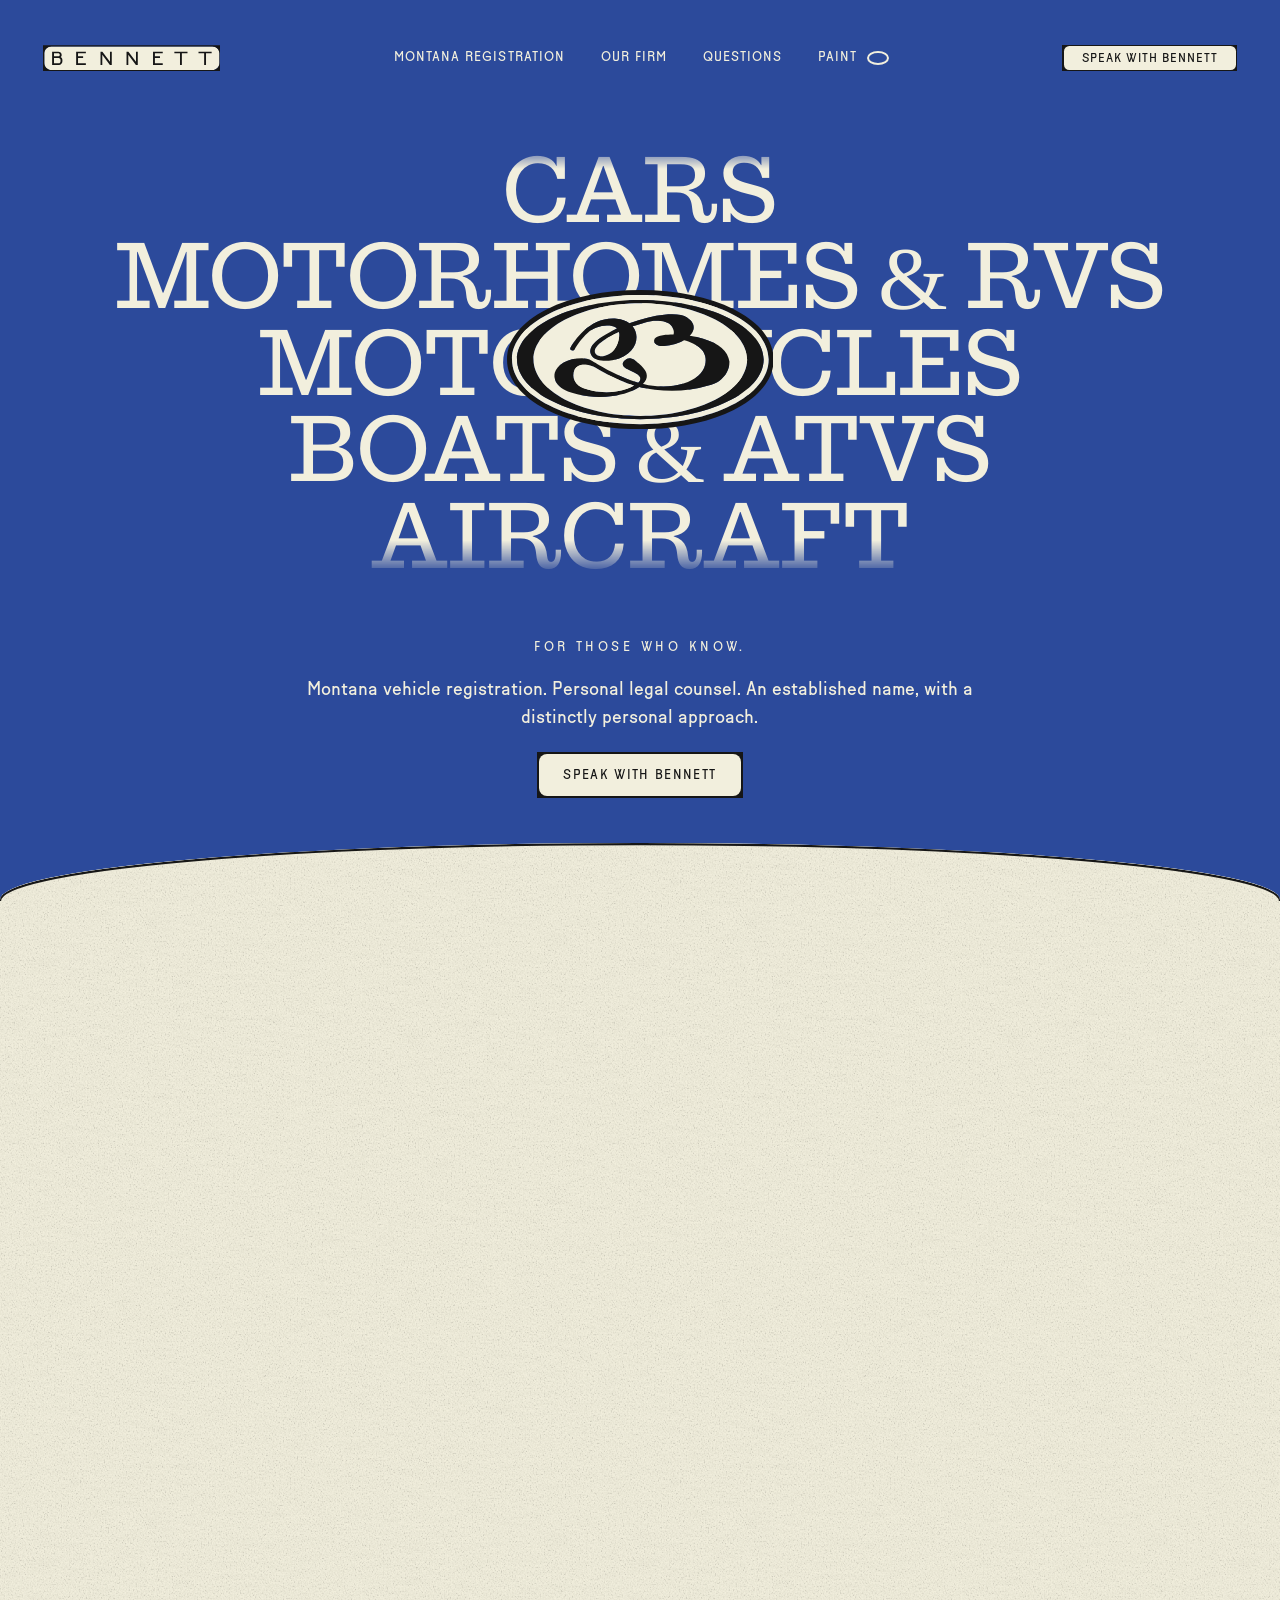
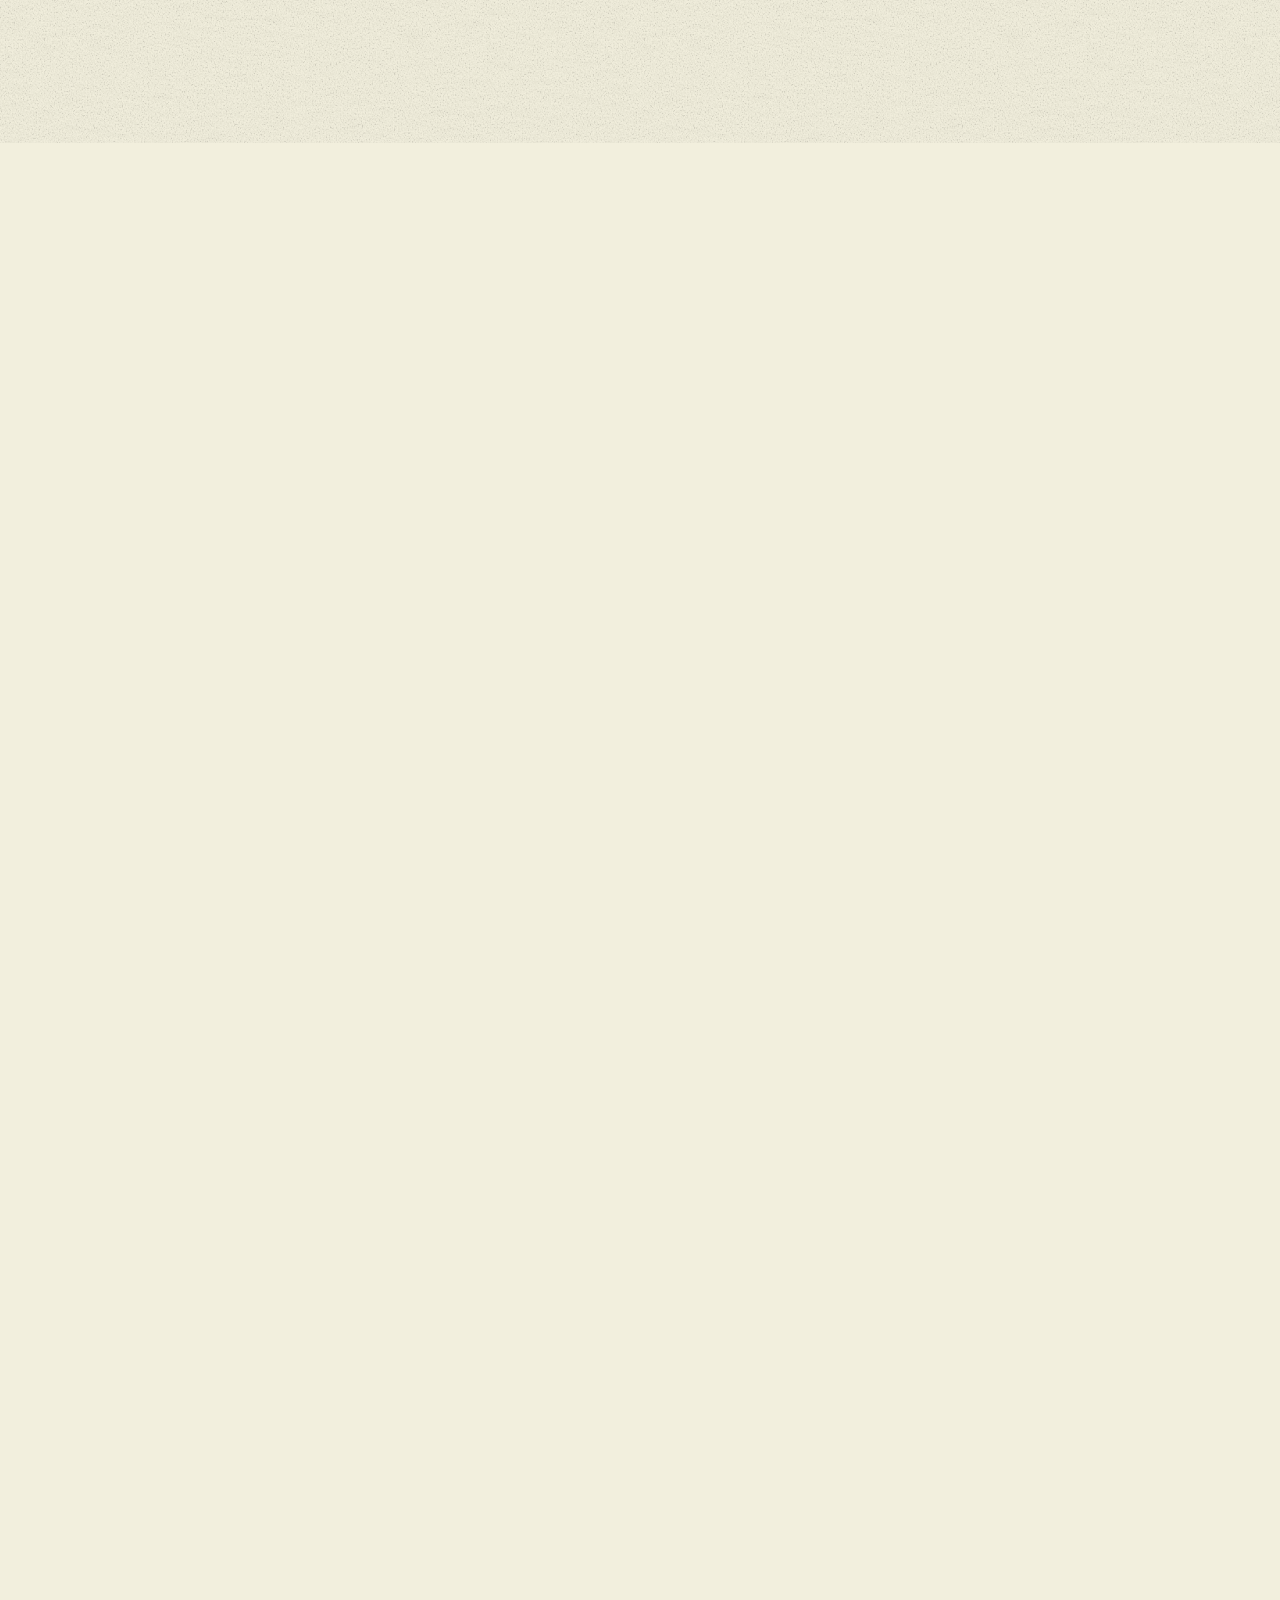
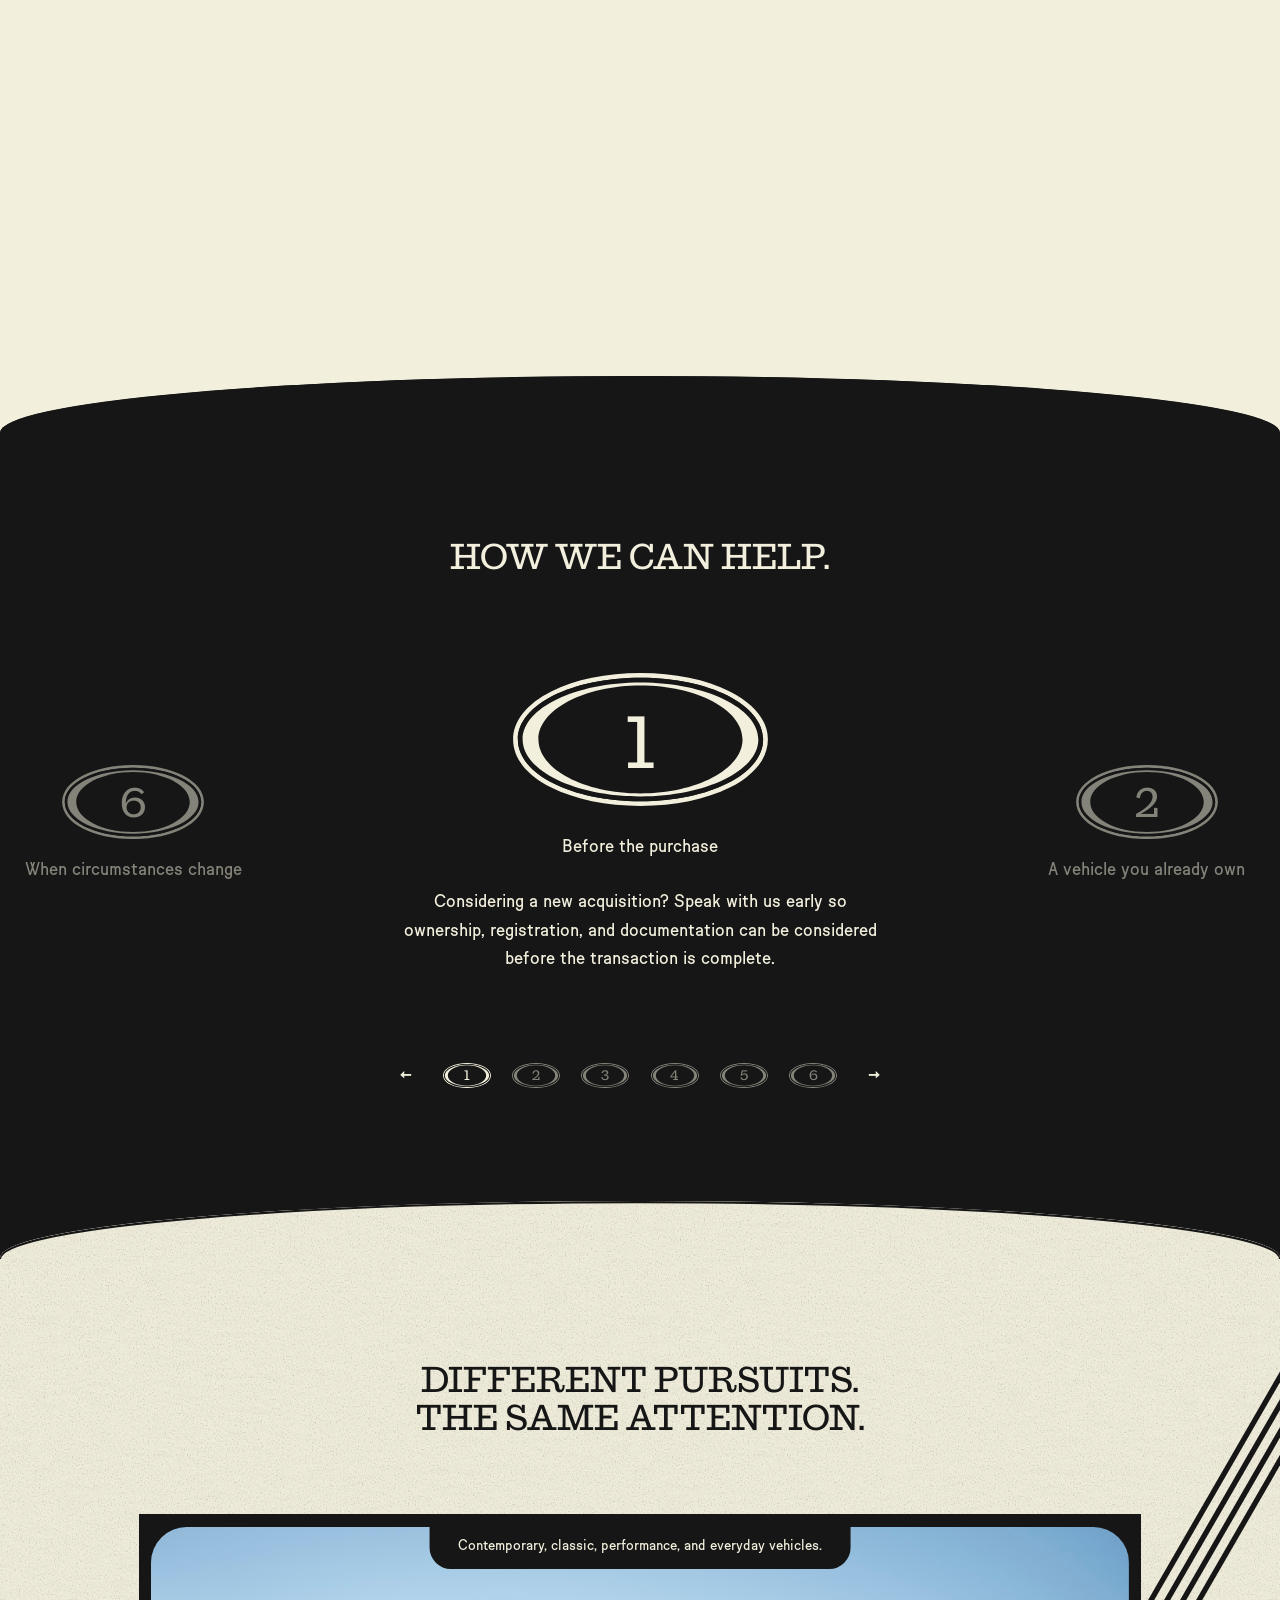
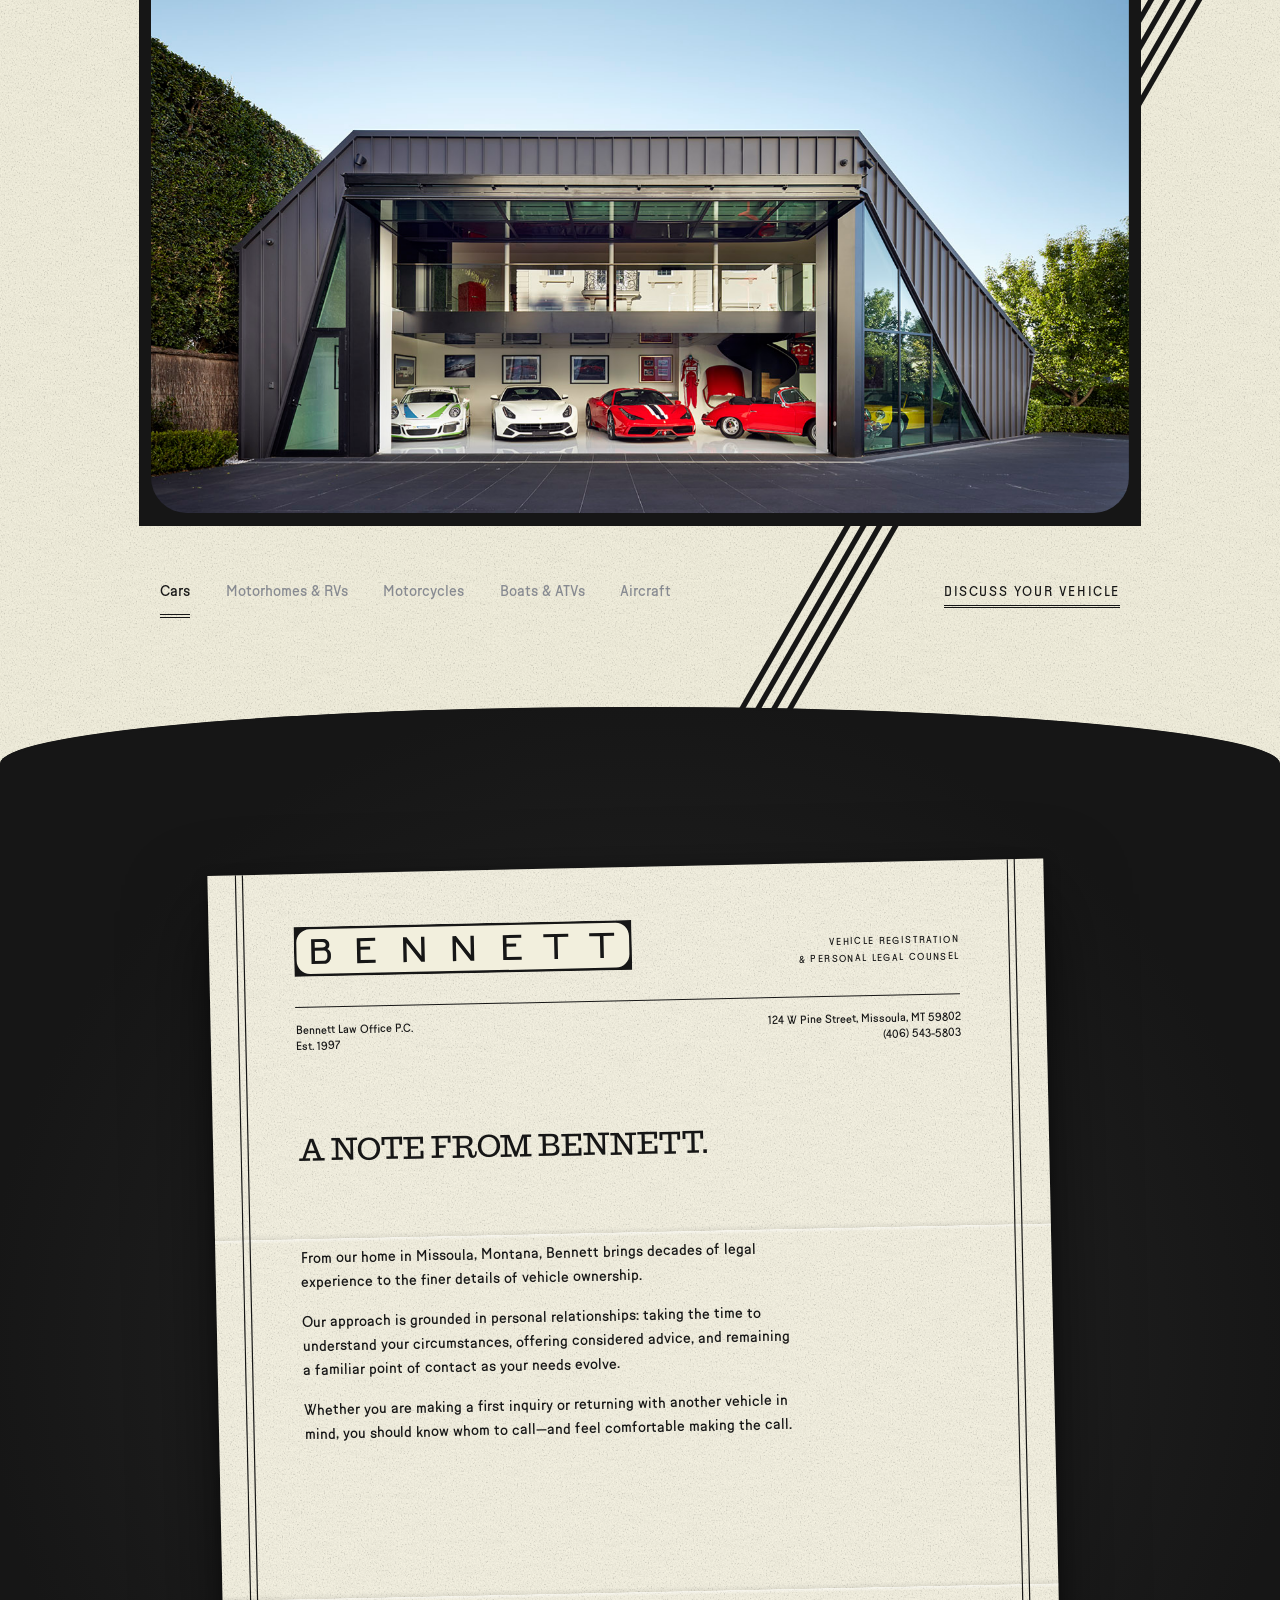
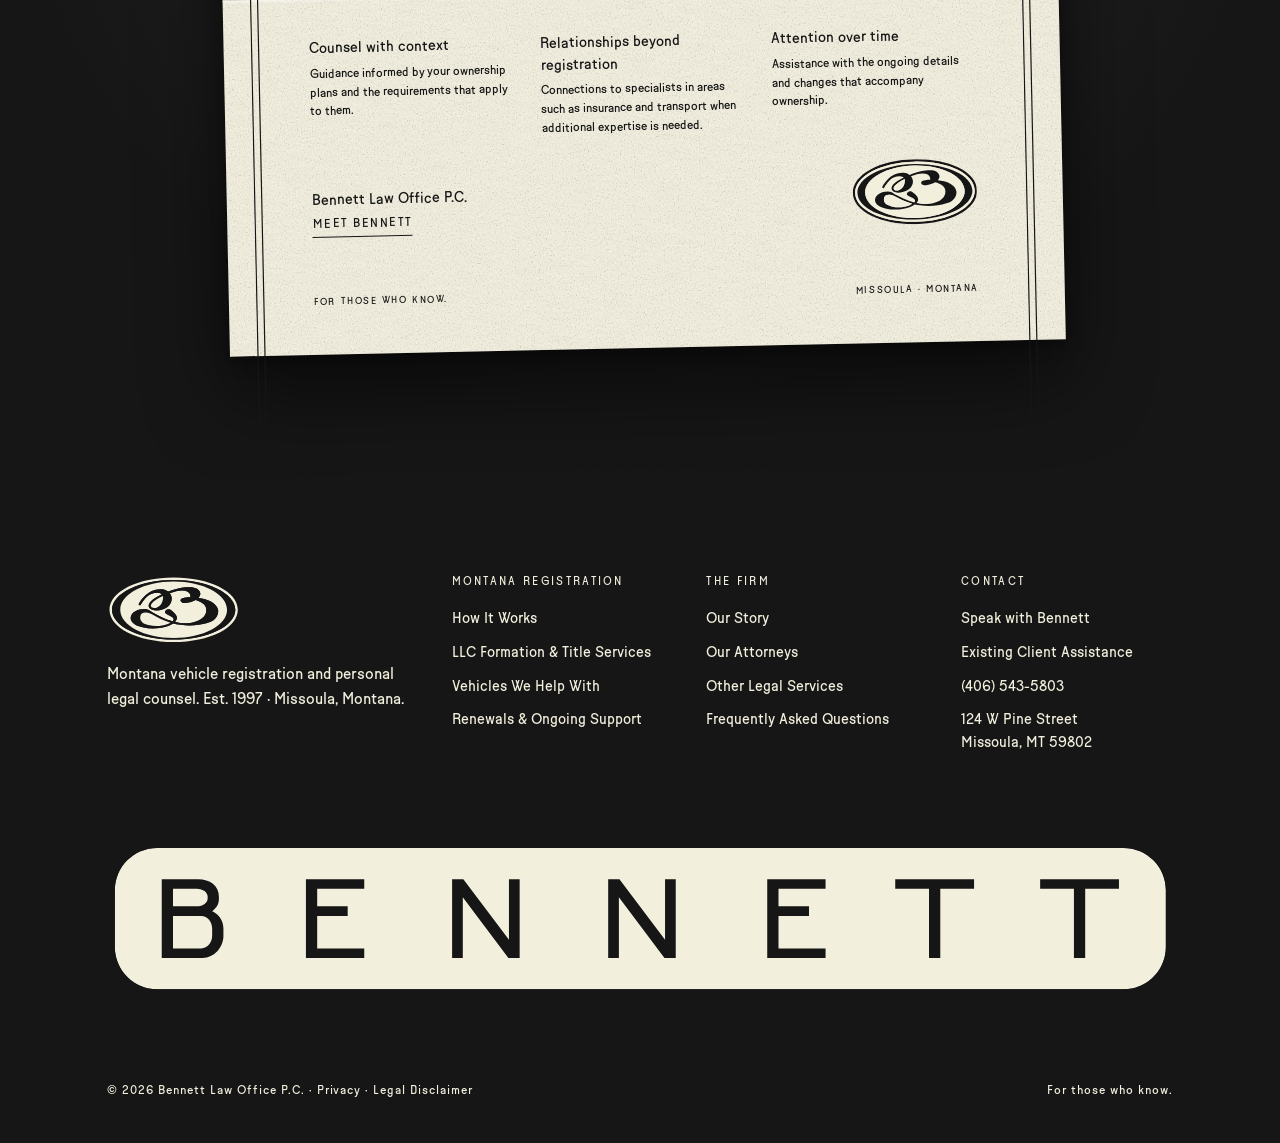
==== commit f1999aad: "Restore black footer on both pages" ====
--- a/preview/index.html
+++ b/preview/index.html
@@ -1,3 +1,3 @@
 <!DOCTYPE html>
 
-<html lang="en"><head><meta charset="utf-8"/><meta content="width=device-width, initial-scale=1" name="viewport"/><meta content="noindex,nofollow" name="robots"/><title>Bennett — For those who know</title><meta content="website" property="og:type"/><meta content="Bennett" property="og:site_name"/><meta content="Bennett — For those who know" property="og:title"/><meta content="Montana vehicle registration. Personal legal counsel. An established name, with a distinctly personal approach." property="og:description"/><meta content="https://swim-lang.github.io/Bennett-Blue-Website/preview/" property="og:url"/><meta content="https://swim-lang.github.io/Bennett-Blue-Website/preview/assets/round-two/bennett-share.png" property="og:image"/><meta content="1200" property="og:image:width"/><meta content="630" property="og:image:height"/><meta content="Bennett wordmark on a deep blue background" property="og:image:alt"/><meta content="summary_large_image" name="twitter:card"/><meta content="Bennett — For those who know" name="twitter:title"/><meta content="Montana vehicle registration and personal legal counsel." name="twitter:description"/><meta content="https://swim-lang.github.io/Bennett-Blue-Website/preview/assets/round-two/bennett-share.png" name="twitter:image"/><meta content="Montana vehicle registration and personal legal counsel. Bennett Law Office, Missoula, Montana." name="description"/><link href="assets/svg/logo.svg" rel="icon" type="image/svg+xml"/><link as="font" crossorigin="" href="assets/fonts/successor-light.otf" rel="preload" type="font/otf"/><link as="font" crossorigin="" href="assets/fonts/malamocco-regular.otf" rel="preload" type="font/otf"/><link href="css/paper.css" rel="stylesheet"/><link href="css/round-two.css?v=opening-autoplay3" rel="stylesheet"/><link href="css/paint.css" rel="stylesheet"/><script src="js/paint.js?v=olive1"></script><script>if(!matchMedia('(prefers-reduced-motion: reduce)').matches&&(!location.hash||location.hash==='#hero')){document.documentElement.classList.add('opening-pending');setTimeout(()=>document.documentElement.classList.remove('opening-pending'),4500);}</script></head><body><a class="skip-link" href="#montana">Skip to content</a><div class="p0 page" id="page"><section class="p1 hero" id="hero"><header class="p2 site-header"><a aria-label="Bennett home" href="#hero"><svg class="p3" height="442" id="_18Y-0__t6kjsu0" version="1.1" viewBox="0 0 3000 442" width="3000" xmlns="http://www.w3.org/2000/svg"><path d="M2978.013,140.967v160.065c0,65.565-53.121,118.73-118.73,118.73H140.717c-65.565,0-118.73-53.165-118.73-118.73v-160.065c0-65.61,53.165-118.73,118.73-118.73h2718.566c65.609,0,118.73,53.12,118.73,118.73Z" fill="#F2EFDD"></path><path d="M0,.25v441.499h3000V.25H0ZM2978.013,301.033c0,65.565-53.121,118.73-118.73,118.73H140.717c-65.565,0-118.73-53.165-118.73-118.73v-160.065c0-65.61,53.165-118.73,118.73-118.73h2718.566c65.609,0,118.73,53.12,118.73,118.73v160.065Z" fill="#161616"></path><g><path d="M559.461,110.168h164.02v26.914h-132.356v49.538h85.741v26.915h-85.741v91.367h132.356v26.914h-164.02V110.168Z" fill="#161616"></path><path d="M970.578,331.816V110.168h31.664l128.239,170.669V110.168h30.081v221.648h-31.664l-128.239-170.67v170.67h-30.081Z" fill="#161616"></path><path d="M1409.559,331.816V110.168h31.664l128.239,170.669V110.168h30.081v221.648h-31.664l-128.239-170.67v170.67h-30.081Z" fill="#161616"></path><path d="M1856.9,110.168h164.019v26.914h-132.356v49.538h85.743v26.915h-85.743v91.367h132.356v26.914h-164.019V110.168Z" fill="#161616"></path><path d="M2311.91,137.082h-94.993v-26.914h221.648v26.914h-94.991v194.734h-31.664v-194.734Z" fill="#161616"></path><path d="M2719.454,137.082h-94.993v-26.914h221.648v26.914h-94.991v194.734h-31.664v-194.734Z" fill="#161616"></path><path d="M153.897,110.168h102.592c32.613,0,58.261,17.063,58.261,49.361v5.066c0,15.832-5.383,25.033-18.683,35.483,21.532,10.765,31.349,28.937,31.349,48.886v20.51c0,32.297-25.648,62.343-58.262,62.343h-115.257V110.168ZM283.086,164.384v-5.066c0-11.961-12.666-22.236-30.713-22.236h-66.811v49.538h66.811c18.047,0,30.713-10.275,30.713-22.236ZM295.752,269.474v-20.51c0-18.365-12.666-35.428-30.714-35.428h-79.477v91.367h79.477c18.048,0,30.714-17.063,30.714-35.428Z" fill="#161616"></path></g></svg></a><nav aria-label="Main navigation" class="p4 desktop-nav"><a class="p5" href="#montana">Montana Registration</a><a class="p6" href="our-firm.html">Our Firm</a><a class="p7" href="#questions">Questions</a></nav><a class="p9 header-cta" href="#contact"><div class="p10"><div class="p11">Speak with Bennett</div></div></a><button aria-controls="mobile-menu" aria-expanded="false" class="menu-toggle">Menu <span aria-hidden="true" class="menu-bars"></span></button></header><div class="p12 billboard"><h1 aria-label="Cars, Motorhomes and RVs, Motorcycles, Boats and ATVs, Aircraft" class="p13 vehicle-list"><span aria-hidden="true" class="vehicle-track"><span class="vehicle-line">Cars</span><span class="vehicle-line">Motorhomes &amp; RVs</span><span class="vehicle-line">Motorcycles</span><span class="vehicle-line">Boats &amp; ATVs</span><span class="vehicle-line">Aircraft</span><span class="vehicle-line">Cars</span><span class="vehicle-line">Motorhomes &amp; RVs</span><span class="vehicle-line">Motorcycles</span><span class="vehicle-line">Boats &amp; ATVs</span><span class="vehicle-line">Aircraft</span></span></h1><div class="p14 hero-seal"><svg class="p15" height="1566" id="_19K-0__qcyb0t0" version="1.1" viewBox="0 0 3000 1566" width="3000" xmlns="http://www.w3.org/2000/svg"><path d="M2550.741,216.745C2273.419,77.203,1900.081.311,1500.002.311S726.581,77.203,449.259,216.745C159.64,362.529,0,563.545,0,782.905s159.64,420.571,449.259,566.35c277.322,139.542,650.665,216.434,1050.744,216.434s773.417-76.892,1050.739-216.434c289.815-145.779,449.259-346.99,449.259-566.35s-159.444-420.376-449.259-566.16ZM1500.002,1509.485c-809.524,0-1443.794-319.089-1443.794-726.581S690.479,56.52,1500.002,56.52s1443.794,319.084,1443.794,726.385-634.27,726.581-1443.794,726.581Z" fill="#161616"></path><path d="M1500.002,56.52C690.479,56.52,56.209,375.603,56.209,782.905s634.27,726.581,1443.794,726.581,1443.794-319.089,1443.794-726.581S2309.526,56.52,1500.002,56.52ZM1500.002,1453.277c-765.031,0-1387.59-300.74-1387.59-670.372S734.971,112.723,1500.002,112.723s1387.585,300.545,1387.585,670.181-622.559,670.372-1387.585,670.372Z" fill="#F2EFDD"></path><path d="M1500.002,112.723C734.971,112.723,112.412,413.268,112.412,782.905s622.559,670.372,1387.59,670.372,1387.585-300.74,1387.585-670.372S2265.029,112.723,1500.002,112.723ZM1500.002,1417.761c-662.572,0-1201.602-284.74-1201.602-634.856S837.43,147.853,1500.002,147.853s1201.407,285.126,1201.407,635.052-538.839,634.856-1201.407,634.856Z" fill="#161616"></path><path d="M1500.002,147.853c-662.572,0-1201.602,285.126-1201.602,635.052s539.03,634.856,1201.602,634.856,1201.407-284.74,1201.407-634.856S2162.57,147.853,1500.002,147.853ZM2387.199,1022.562c-24.981,18.149-69.869,37.079-133.296,55.813-185.011,54.45-389.148,69.673-590.359,43.52-77.869-9.953-136.807-20.297-175.253-30.446-69.869,48.79-176.23,84.897-299.963,101.678-49.957,6.833-100.701,10.149-150.858,10.149-80.99,0-161.007-8.781-235.359-26.344-28.107-6.246-55.427-13.856-81.576-22.637-95.827-32.009-148.519-78.264-172.133-125.491-16.591-33.176-18.539-66.939-10.93-96.408,11.907-46.055,47.423-87.822,100.506-117.682,55.623-31.423,127.049-48.204,206.481-48.204,69.869,1.758,101.482,21.86,149.3,52.302,15.609,10.149,33.562,21.47,55.032,33.567,102.654,57.767,242.587,136.421,427.399,189.89,6.833-6.046,16.591-16.39,18.153-18.539,12.683-24.004,3.707-53.083-22.832-71.818-24.004-17.172-52.697-30.837-80.408-44.106-45.474-21.855-81.38-39.032-87.627-67.72-3.121-14.832,2.54-29.274,16.976-43.325,22.056-20.883,46.255-30.251,71.627-27.325,18.539,1.954,35.911,10.539,51.716,25.176,13.856,10.539,27.516,21.665,40.009,33.372,39.032,36.107,87.822,80.994,89.385,135.64.972,31.027-12.688,60.887-41.962,91.529l-1.558,1.563c21.855,5.07,51.716,11.121,87.622,17.367,126.273,22.637,253.708,15.028,368.66-21.47,139.928-44.497,222.09-116.315,244.145-213.504,15.418-67.72.391-126.073-44.302-173.3-50.939-53.864-132.319-84.506-192.621-101.096-56.795,33.767-138.956,57.571-226.388,65.381-42.348,3.902-76.892-5.465-97.189-26.153-11.125-11.316-16.004-23.223-14.832-35.906,4.488-52.306,118.268-64.208,185.597-66.748,10.344-.195,21.47-.195,33.176,0,7.419-24.59,3.707-51.716-10.735-80.403-23.028-45.474-77.673-70.455-162.37-74.162-48.009-2.149-97.389,3.902-146.179,17.953-43.52,12.493-101.678,29.665-141.682,43.716,20.097,24.786,33.567,53.278,40.004,84.897,20.102,96.408-31.418,219.36-191.253,276.15-126.073,45.474-257.615,33.372-306.014-27.907-15.609-19.711-21.465-41.958-17.367-66.353,8.195-48.595,54.836-101.482,134.854-152.812,48.985-31.613,104.217-61.669,164.133-89.971-4.879-4.879-10.735-9.172-16.981-13.074-22.637-13.465-54.841-19.907-95.045-19.516-80.013.977-158.272,30.251-215.067,80.213-76.892,67.72-127.045,147.147-150.077,188.523-5.46,9.758-20.297,14.832-32.2,10.735-7.023-2.344-12.493-7.223-14.832-13.27-2.149-5.465-1.758-11.125,1.172-16.2,46.25-83.334,220.923-353.046,519.123-327.479,55.818,4.293,105.389,22.246,143.835,51.52,139.147-51.716,276.54-84.501,391.492-95.822,115.729-11.707,208.625-2.339,257.415,30.641,15.028,10.344,27.907,21.269,38.251,32.59,36.888,39.227,46.055,83.529,25.762,127.831-7.419,16.004-18.539,31.814-33.376,47.032,54.45,8.005,104.999,18.735,150.863,31.814,177.593,51.716,279.661,140.71,295.275,257.806l.195,1.949c0,85.287-40.009,159.449-115.533,214.876Z" fill="#F2EFDD"></path><path d="M2502.537,805.737c-15.614-117.096-117.682-206.09-295.275-257.806-45.865-13.079-96.413-23.809-150.863-31.814,14.837-15.218,25.958-31.027,33.376-47.032,20.293-44.302,11.125-88.603-25.762-127.831-10.344-11.321-23.223-22.246-38.251-32.59-48.79-32.981-141.686-42.348-257.415-30.641-114.952,11.321-252.345,44.106-391.492,95.822-38.446-29.274-88.017-47.227-143.835-51.52-298.2-25.567-472.872,244.145-519.123,327.479-2.93,5.074-3.321,10.735-1.172,16.2,2.339,6.046,7.809,10.925,14.832,13.27,11.902,4.098,26.739-.977,32.2-10.735,23.032-41.376,73.185-120.803,150.077-188.523,56.795-49.962,135.054-79.236,215.067-80.213,40.204-.391,72.408,6.051,95.045,19.516,6.246,3.902,12.102,8.195,16.981,13.074-59.915,28.302-115.147,58.357-164.133,89.971-80.018,51.33-126.659,104.217-134.854,152.812-4.098,24.395,1.758,46.641,17.367,66.353,48.399,61.278,179.942,73.38,306.014,27.907,159.835-56.79,211.355-179.742,191.253-276.15-6.437-31.618-19.907-60.111-40.004-84.897,40.004-14.051,98.161-31.223,141.682-43.716,48.79-14.051,98.171-20.102,146.179-17.953,84.696,3.707,139.342,28.688,162.37,74.162,14.442,28.688,18.153,55.813,10.735,80.403-11.707-.195-22.832-.195-33.176,0-67.329,2.54-181.109,14.442-185.597,66.748-1.172,12.683,3.707,24.59,14.832,35.906,20.297,20.688,54.841,30.055,97.189,26.153,87.431-7.809,169.593-31.613,226.388-65.381,60.301,16.591,141.682,47.232,192.621,101.096,44.692,47.227,59.72,105.58,44.302,173.3-22.056,97.189-104.217,169.007-244.145,213.504-114.952,36.497-242.387,44.106-368.66,21.47-35.906-6.246-65.766-12.298-87.622-17.367l1.558-1.563c29.274-30.641,42.934-60.502,41.962-91.529-1.563-54.646-50.353-99.534-89.385-135.64-12.493-11.707-26.153-22.832-40.009-33.372-15.804-14.637-33.176-23.223-51.716-25.176-25.372-2.925-49.571,6.442-71.627,27.325-14.437,14.051-20.097,28.493-16.976,43.325,6.246,28.688,42.153,45.865,87.627,67.72,27.711,13.27,56.404,26.935,80.408,44.106,26.539,18.735,35.516,47.813,22.832,71.818-1.563,2.149-11.321,12.493-18.153,18.539-184.811-53.469-324.744-132.124-427.399-189.89-21.47-12.097-39.423-23.418-55.032-33.567-47.818-30.441-79.431-50.543-149.3-52.302-79.431,0-150.858,16.781-206.481,48.204-53.083,29.86-88.599,71.627-100.506,117.682-7.609,29.469-5.66,63.232,10.93,96.408,23.614,47.227,76.306,93.482,172.133,125.491,26.148,8.781,53.469,16.39,81.576,22.637,74.352,17.563,154.37,26.344,235.359,26.344,50.157,0,100.901-3.316,150.858-10.149,123.733-16.781,230.094-52.888,299.963-101.678,38.446,10.149,97.385,20.493,175.253,30.446,201.211,26.153,405.348,10.93,590.359-43.52,63.427-18.735,108.315-37.665,133.296-55.813,75.524-55.427,115.533-129.589,115.533-214.876l-.195-1.949ZM1259.955,537.587c-13.079,84.31-48.595,144.417-105.389,179.156-18.735,11.321-39.813,19.907-62.646,25.176-30.446,6.833-62.255,1.758-83.138-13.66-4.488-3.316-8.391-7.028-11.511-10.93-8.391-10.735-11.516-23.028-9.172-36.883,6.046-35.716,46.837-79.627,115.143-123.538,46.055-29.469,98.166-57.962,155.347-84.897,4.879,18.153,5.27,40.204,1.367,65.576ZM1350.897,1110.384c-128.998,46.641-278.494,51.911-421.348,14.828-57.185-15.028-98.947-32.395-124.319-51.911-38.446-29.469-57.962-66.743-57.962-110.068,0-54.45,18.344-91.143,54.45-108.705,17.563-8.586,39.618-12.879,65.962-12.879,5.27,0,10.539.191,16.2.581,39.227,2.344,78.455,13.86,113.584,33.181l23.418,13.074c98.947,55.813,233.411,131.342,408.859,185.988-23.028,13.074-49.376,25.176-78.845,35.911Z" fill="#161616"></path><path d="M1259.955,537.587c-13.079,84.31-48.595,144.417-105.389,179.156-18.735,11.321-39.813,19.907-62.646,25.176-30.446,6.833-62.255,1.758-83.138-13.66-4.488-3.316-8.391-7.028-11.511-10.93-8.391-10.735-11.516-23.028-9.172-36.883,6.046-35.716,46.837-79.627,115.143-123.538,46.055-29.469,98.166-57.962,155.347-84.897,4.879,18.153,5.27,40.204,1.367,65.576Z" fill="#F2EFDD"></path><path d="M1429.743,1074.473c-23.028,13.074-49.376,25.176-78.845,35.911-128.998,46.641-278.494,51.911-421.348,14.828-57.185-15.028-98.947-32.395-124.319-51.911-38.446-29.469-57.962-66.743-57.962-110.068,0-54.45,18.344-91.143,54.45-108.705,17.563-8.586,39.618-12.879,65.962-12.879,5.27,0,10.539.191,16.2.581,39.227,2.344,78.455,13.86,113.584,33.181l23.418,13.074c98.947,55.813,233.411,131.342,408.859,185.988Z" fill="#F2EFDD"></path></svg></div><button aria-label="Pause vehicle animation" aria-pressed="false" class="motion-toggle">Ⅱ</button></div><div class="p16 hero-below"><div class="p17">For those who know.</div><div class="p18">Montana vehicle registration. Personal legal counsel. An established name, with a distinctly personal approach.</div><a class="p19 hero-cta" href="#contact"><div class="p20"><div class="p21">Speak with Bennett</div></div></a></div></section><section class="p22 montana" id="montana"><h2 class="p23 adv-title reveal-left">A Montana advantage.</h2><h2 class="p24 company-title reveal-right">In good company.</h2><div class="p25 adv-intro reveal-left">Montana’s lack of a general sales tax makes it a compelling place to explore vehicle ownership. Whether a Montana LLC is appropriate for you deserves a closer look.</div><a class="p27 adv-link reveal-left" href="#questions"><div class="p28">Understand the Montana approach</div></a><div aria-label="Bennett office at 124 W Pine Street" class="p30 office reveal-right" role="img"></div><div class="p31 company-body reveal-right">We consider your circumstances, explain the relevant requirements, and help you understand the next steps. When the arrangement is right, we attend to the entity formation, title work, and registration.</div><a class="p32 company-cta reveal-right" href="#contact"><div class="p33"><div class="p34">Speak with Bennett</div></div></a><div class="p35 company-address reveal-right">124 W Pine Street, Missoula · (406) 543-5803</div><svg class="p36 center-stripes" height="1340" preserveaspectratio="none" viewBox="0 0 28 1340" width="28" xmlns="http://www.w3.org/2000/svg"><g><rect fill="#161616" height="1340" width="4" x="0" y="0"></rect><rect fill="#161616" height="1340" width="4" x="8" y="0"></rect><rect fill="#161616" height="1340" width="4" x="16" y="0"></rect><rect fill="#161616" height="1340" width="4" x="24" y="0"></rect></g></svg></section><section class="p37 situations" id="situations"><div class="p38 situations-heading"><h2 class="p39">Whatever brings you here, begin with a conversation.</h2><div class="p40">A forthcoming purchase. A financing question. A change in plans. Good advice starts with the particulars.</div></div><div aria-label="Six ways Bennett can help. Scroll horizontally or use arrow keys." class="p41 cards-track" tabindex="0"><article class="p42 situation-card" id="situation-0"><div class="p43"><h3 class="p44">Before the purchase</h3><div class="p45">Considering a new acquisition? Speak with us early so ownership, registration, and documentation can be considered before the transaction is complete.</div></div><svg class="p46" height="280" viewBox="0 0 10 280" width="10" xmlns="http://www.w3.org/2000/svg"><path d="M1 0V280 M9 0V280" fill="#000000" stroke="#161616" stroke-width="1.5"></path></svg></article><article class="p47 situation-card" id="situation-1"><div class="p48"><h3 class="p49">A vehicle you already own</h3><div class="p50">You do not have to be buying something new to explore Montana registration. We can review your current ownership and advise on the available next steps.</div></div><svg class="p51" height="280" viewBox="0 0 10 280" width="10" xmlns="http://www.w3.org/2000/svg"><path d="M1 0V280 M9 0V280" fill="#000000" stroke="#F2EFDD" stroke-width="1.5"></path></svg></article><article class="p52 situation-card" id="situation-2"><div class="p53"><h3 class="p54">Financing to account for</h3><div class="p55">A financed vehicle brings additional requirements. We help you understand the lender permissions and documentation involved in ownership through an LLC.</div></div><svg class="p56" height="280" viewBox="0 0 10 280" width="10" xmlns="http://www.w3.org/2000/svg"><path d="M1 0V280 M9 0V280" fill="#000000" stroke="#161616" stroke-width="1.5"></path></svg></article><article class="p57 situation-card" id="situation-3"><div class="p58"><h3 class="p59">Another vehicle in mind</h3><div class="p60">When you add a vehicle, we can review how it fits within your existing arrangement and help with the associated title and registration work.</div></div><svg class="p61" height="280" viewBox="0 0 10 280" width="10" xmlns="http://www.w3.org/2000/svg"><path d="M1 0V280 M9 0V280" fill="#000000" stroke="#F2EFDD" stroke-width="1.5"></path></svg></article><article class="p62 situation-card" id="situation-4"><div class="p63"><h3 class="p64">The details that come around again</h3><div class="p65">Registration renewals and ongoing LLC requirements deserve consistent attention. We help you keep up with the obligations associated with your arrangement.</div></div><svg class="p66" height="280" viewBox="0 0 10 280" width="10" xmlns="http://www.w3.org/2000/svg"><path d="M1 0V280 M9 0V280" fill="#000000" stroke="#161616" stroke-width="1.5"></path></svg></article><article class="p67 situation-card" id="situation-5"><div class="p68"><h3 class="p69">When circumstances change</h3><div class="p70">A move, a sale, or a different approach to ownership may call for changes. We can assist with registration transitions and winding up an entity when it is no longer needed.</div></div><svg class="p71" height="280" viewBox="0 0 10 280" width="10" xmlns="http://www.w3.org/2000/svg"><path d="M1 0V280 M9 0V280" fill="#000000" stroke="#F2EFDD" stroke-width="1.5"></path></svg></article></div><div class="p72 cards-indicator"><div class="p73"><div class="p74 cards-progress"></div></div><button aria-label="Next situation" class="p75 next-card">Scroll</button></div></section><section class="p76 vehicles" id="vehicles"><h2 class="p77 gallery-heading"><div class="p78">Different pursuits.</div><div class="p79">The same attention.</div></h2><div class="p80 gallery-intro">The car you have been looking for. The motorhome for what comes next. The motorcycle you make time to ride.</div><button aria-label="Enlarge Cars photograph" class="p81 gallery-photo" id="vehicle-panel" role="tabpanel" type="button"><div aria-label="Modern private garage by Architects Ink" class="p82 gallery-image" role="img"></div></button><div aria-live="polite" class="p83 gallery-tooltip"><div class="p84">Cars</div><div class="p85">Contemporary, classic, performance, and everyday vehicles.</div></div><div class="p86 gallery-switcher"><div aria-label="Vehicle categories" class="p87 vehicle-tabs" role="tablist"><button aria-controls="vehicle-panel" aria-selected="true" class="p88" data-vehicle="0" role="tab" tabindex="0" type="button"><div class="p89">Cars</div></button><button aria-controls="vehicle-panel" aria-selected="false" class="p90" data-vehicle="1" role="tab" tabindex="-1" type="button"><div class="p91">Motorhomes &amp; RVs</div></button><button aria-controls="vehicle-panel" aria-selected="false" class="p92" data-vehicle="2" role="tab" tabindex="-1" type="button"><div class="p93">Motorcycles</div></button><button aria-controls="vehicle-panel" aria-selected="false" class="p94" data-vehicle="3" role="tab" tabindex="-1" type="button"><div class="p95">Boats &amp; ATVs</div></button><button aria-controls="vehicle-panel" aria-selected="false" class="p96" data-vehicle="4" role="tab" tabindex="-1" type="button"><div class="p97">Aircraft</div></button></div><a class="p98" href="#contact"><div class="p99">Discuss your vehicle</div></a></div></section><section class="p100 firm" id="firm"><div class="p101 letter-sheet"><div class="p102 fold-one"></div><div class="p103 fold-two"></div><svg class="p104 rule-left" height="1216" viewBox="0 0 10 1216" width="10" xmlns="http://www.w3.org/2000/svg"><path d="M1 0V1216 M8 0V1216" fill="#000000" stroke="#161616" stroke-width="1.2"></path></svg><svg class="p105 rule-right" height="1216" viewBox="0 0 10 1216" width="10" xmlns="http://www.w3.org/2000/svg"><path d="M1 0V1216 M8 0V1216" fill="#000000" stroke="#161616" stroke-width="1.2"></path></svg><div class="p106 letter-lockup"><svg class="p107" height="442" id="_1ND-0__t6kjsu0" version="1.1" viewBox="0 0 3000 442" width="3000" xmlns="http://www.w3.org/2000/svg"><path d="M2978.013,140.967v160.065c0,65.565-53.121,118.73-118.73,118.73H140.717c-65.565,0-118.73-53.165-118.73-118.73v-160.065c0-65.61,53.165-118.73,118.73-118.73h2718.566c65.609,0,118.73,53.12,118.73,118.73Z" fill="#F2EFDD"></path><path d="M0,.25v441.499h3000V.25H0ZM2978.013,301.033c0,65.565-53.121,118.73-118.73,118.73H140.717c-65.565,0-118.73-53.165-118.73-118.73v-160.065c0-65.61,53.165-118.73,118.73-118.73h2718.566c65.609,0,118.73,53.12,118.73,118.73v160.065Z" fill="#161616"></path><g><path d="M559.461,110.168h164.02v26.914h-132.356v49.538h85.741v26.915h-85.741v91.367h132.356v26.914h-164.02V110.168Z" fill="#161616"></path><path d="M970.578,331.816V110.168h31.664l128.239,170.669V110.168h30.081v221.648h-31.664l-128.239-170.67v170.67h-30.081Z" fill="#161616"></path><path d="M1409.559,331.816V110.168h31.664l128.239,170.669V110.168h30.081v221.648h-31.664l-128.239-170.67v170.67h-30.081Z" fill="#161616"></path><path d="M1856.9,110.168h164.019v26.914h-132.356v49.538h85.743v26.915h-85.743v91.367h132.356v26.914h-164.019V110.168Z" fill="#161616"></path><path d="M2311.91,137.082h-94.993v-26.914h221.648v26.914h-94.991v194.734h-31.664v-194.734Z" fill="#161616"></path><path d="M2719.454,137.082h-94.993v-26.914h221.648v26.914h-94.991v194.734h-31.664v-194.734Z" fill="#161616"></path><path d="M153.897,110.168h102.592c32.613,0,58.261,17.063,58.261,49.361v5.066c0,15.832-5.383,25.033-18.683,35.483,21.532,10.765,31.349,28.937,31.349,48.886v20.51c0,32.297-25.648,62.343-58.262,62.343h-115.257V110.168ZM283.086,164.384v-5.066c0-11.961-12.666-22.236-30.713-22.236h-66.811v49.538h66.811c18.047,0,30.713-10.275,30.713-22.236ZM295.752,269.474v-20.51c0-18.365-12.666-35.428-30.714-35.428h-79.477v91.367h79.477c18.048,0,30.714-17.063,30.714-35.428Z" fill="#161616"></path></g></svg><div class="p108"><div class="p109">Vehicle Registration</div><div class="p110">&amp; Personal Legal Counsel</div></div></div><div class="p111 sender"><div class="p112">Bennett Law Office P.C.<br/>Est. 1997</div><div class="p113">124 W Pine Street, Missoula, MT 59802<br/>(406) 543-5803</div></div><h2 class="p114 letter-subject">A note from Bennett.</h2><div class="p115 letter-body"><div class="p116">From our home in Missoula, Montana, Bennett brings decades of legal experience to the finer details of vehicle ownership.</div><div class="p117">Our approach is grounded in personal relationships: taking the time to understand your circumstances, offering considered advice, and remaining a familiar point of contact as your needs evolve.</div><div class="p118">Whether you are making a first inquiry or returning with another vehicle in mind, you should know whom to call—and feel comfortable making the call.</div></div><div class="p119 letter-pillars"><div class="p120"><div class="p121">Counsel with context</div><div class="p122">Guidance informed by your ownership plans and the requirements that apply to them.</div></div><div class="p123"><div class="p124">Relationships beyond registration</div><div class="p125">Connections to specialists in areas such as insurance and transport when additional expertise is needed.</div></div><div class="p126"><div class="p127">Attention over time</div><div class="p128">Assistance with the ongoing details and changes that accompany ownership.</div></div></div><div class="p129 letter-signoff"><div class="p130">Bennett Law Office P.C.</div><a class="p131" href="our-firm.html"><div class="p132">Meet Bennett</div></a></div><div class="p133 letter-seal"><svg class="p134" height="1566" id="_1MF-0__qcyb0t0" version="1.1" viewBox="0 0 3000 1566" width="3000" xmlns="http://www.w3.org/2000/svg"><path d="M2550.741,216.745C2273.419,77.203,1900.081.311,1500.002.311S726.581,77.203,449.259,216.745C159.64,362.529,0,563.545,0,782.905s159.64,420.571,449.259,566.35c277.322,139.542,650.665,216.434,1050.744,216.434s773.417-76.892,1050.739-216.434c289.815-145.779,449.259-346.99,449.259-566.35s-159.444-420.376-449.259-566.16ZM1500.002,1509.485c-809.524,0-1443.794-319.089-1443.794-726.581S690.479,56.52,1500.002,56.52s1443.794,319.084,1443.794,726.385-634.27,726.581-1443.794,726.581Z" fill="#161616"></path><path d="M1500.002,56.52C690.479,56.52,56.209,375.603,56.209,782.905s634.27,726.581,1443.794,726.581,1443.794-319.089,1443.794-726.581S2309.526,56.52,1500.002,56.52ZM1500.002,1453.277c-765.031,0-1387.59-300.74-1387.59-670.372S734.971,112.723,1500.002,112.723s1387.585,300.545,1387.585,670.181-622.559,670.372-1387.585,670.372Z" fill="#F2EFDD"></path><path d="M1500.002,112.723C734.971,112.723,112.412,413.268,112.412,782.905s622.559,670.372,1387.59,670.372,1387.585-300.74,1387.585-670.372S2265.029,112.723,1500.002,112.723ZM1500.002,1417.761c-662.572,0-1201.602-284.74-1201.602-634.856S837.43,147.853,1500.002,147.853s1201.407,285.126,1201.407,635.052-538.839,634.856-1201.407,634.856Z" fill="#161616"></path><path d="M1500.002,147.853c-662.572,0-1201.602,285.126-1201.602,635.052s539.03,634.856,1201.602,634.856,1201.407-284.74,1201.407-634.856S2162.57,147.853,1500.002,147.853ZM2387.199,1022.562c-24.981,18.149-69.869,37.079-133.296,55.813-185.011,54.45-389.148,69.673-590.359,43.52-77.869-9.953-136.807-20.297-175.253-30.446-69.869,48.79-176.23,84.897-299.963,101.678-49.957,6.833-100.701,10.149-150.858,10.149-80.99,0-161.007-8.781-235.359-26.344-28.107-6.246-55.427-13.856-81.576-22.637-95.827-32.009-148.519-78.264-172.133-125.491-16.591-33.176-18.539-66.939-10.93-96.408,11.907-46.055,47.423-87.822,100.506-117.682,55.623-31.423,127.049-48.204,206.481-48.204,69.869,1.758,101.482,21.86,149.3,52.302,15.609,10.149,33.562,21.47,55.032,33.567,102.654,57.767,242.587,136.421,427.399,189.89,6.833-6.046,16.591-16.39,18.153-18.539,12.683-24.004,3.707-53.083-22.832-71.818-24.004-17.172-52.697-30.837-80.408-44.106-45.474-21.855-81.38-39.032-87.627-67.72-3.121-14.832,2.54-29.274,16.976-43.325,22.056-20.883,46.255-30.251,71.627-27.325,18.539,1.954,35.911,10.539,51.716,25.176,13.856,10.539,27.516,21.665,40.009,33.372,39.032,36.107,87.822,80.994,89.385,135.64.972,31.027-12.688,60.887-41.962,91.529l-1.558,1.563c21.855,5.07,51.716,11.121,87.622,17.367,126.273,22.637,253.708,15.028,368.66-21.47,139.928-44.497,222.09-116.315,244.145-213.504,15.418-67.72.391-126.073-44.302-173.3-50.939-53.864-132.319-84.506-192.621-101.096-56.795,33.767-138.956,57.571-226.388,65.381-42.348,3.902-76.892-5.465-97.189-26.153-11.125-11.316-16.004-23.223-14.832-35.906,4.488-52.306,118.268-64.208,185.597-66.748,10.344-.195,21.47-.195,33.176,0,7.419-24.59,3.707-51.716-10.735-80.403-23.028-45.474-77.673-70.455-162.37-74.162-48.009-2.149-97.389,3.902-146.179,17.953-43.52,12.493-101.678,29.665-141.682,43.716,20.097,24.786,33.567,53.278,40.004,84.897,20.102,96.408-31.418,219.36-191.253,276.15-126.073,45.474-257.615,33.372-306.014-27.907-15.609-19.711-21.465-41.958-17.367-66.353,8.195-48.595,54.836-101.482,134.854-152.812,48.985-31.613,104.217-61.669,164.133-89.971-4.879-4.879-10.735-9.172-16.981-13.074-22.637-13.465-54.841-19.907-95.045-19.516-80.013.977-158.272,30.251-215.067,80.213-76.892,67.72-127.045,147.147-150.077,188.523-5.46,9.758-20.297,14.832-32.2,10.735-7.023-2.344-12.493-7.223-14.832-13.27-2.149-5.465-1.758-11.125,1.172-16.2,46.25-83.334,220.923-353.046,519.123-327.479,55.818,4.293,105.389,22.246,143.835,51.52,139.147-51.716,276.54-84.501,391.492-95.822,115.729-11.707,208.625-2.339,257.415,30.641,15.028,10.344,27.907,21.269,38.251,32.59,36.888,39.227,46.055,83.529,25.762,127.831-7.419,16.004-18.539,31.814-33.376,47.032,54.45,8.005,104.999,18.735,150.863,31.814,177.593,51.716,279.661,140.71,295.275,257.806l.195,1.949c0,85.287-40.009,159.449-115.533,214.876Z" fill="#F2EFDD"></path><path d="M2502.537,805.737c-15.614-117.096-117.682-206.09-295.275-257.806-45.865-13.079-96.413-23.809-150.863-31.814,14.837-15.218,25.958-31.027,33.376-47.032,20.293-44.302,11.125-88.603-25.762-127.831-10.344-11.321-23.223-22.246-38.251-32.59-48.79-32.981-141.686-42.348-257.415-30.641-114.952,11.321-252.345,44.106-391.492,95.822-38.446-29.274-88.017-47.227-143.835-51.52-298.2-25.567-472.872,244.145-519.123,327.479-2.93,5.074-3.321,10.735-1.172,16.2,2.339,6.046,7.809,10.925,14.832,13.27,11.902,4.098,26.739-.977,32.2-10.735,23.032-41.376,73.185-120.803,150.077-188.523,56.795-49.962,135.054-79.236,215.067-80.213,40.204-.391,72.408,6.051,95.045,19.516,6.246,3.902,12.102,8.195,16.981,13.074-59.915,28.302-115.147,58.357-164.133,89.971-80.018,51.33-126.659,104.217-134.854,152.812-4.098,24.395,1.758,46.641,17.367,66.353,48.399,61.278,179.942,73.38,306.014,27.907,159.835-56.79,211.355-179.742,191.253-276.15-6.437-31.618-19.907-60.111-40.004-84.897,40.004-14.051,98.161-31.223,141.682-43.716,48.79-14.051,98.171-20.102,146.179-17.953,84.696,3.707,139.342,28.688,162.37,74.162,14.442,28.688,18.153,55.813,10.735,80.403-11.707-.195-22.832-.195-33.176,0-67.329,2.54-181.109,14.442-185.597,66.748-1.172,12.683,3.707,24.59,14.832,35.906,20.297,20.688,54.841,30.055,97.189,26.153,87.431-7.809,169.593-31.613,226.388-65.381,60.301,16.591,141.682,47.232,192.621,101.096,44.692,47.227,59.72,105.58,44.302,173.3-22.056,97.189-104.217,169.007-244.145,213.504-114.952,36.497-242.387,44.106-368.66,21.47-35.906-6.246-65.766-12.298-87.622-17.367l1.558-1.563c29.274-30.641,42.934-60.502,41.962-91.529-1.563-54.646-50.353-99.534-89.385-135.64-12.493-11.707-26.153-22.832-40.009-33.372-15.804-14.637-33.176-23.223-51.716-25.176-25.372-2.925-49.571,6.442-71.627,27.325-14.437,14.051-20.097,28.493-16.976,43.325,6.246,28.688,42.153,45.865,87.627,67.72,27.711,13.27,56.404,26.935,80.408,44.106,26.539,18.735,35.516,47.813,22.832,71.818-1.563,2.149-11.321,12.493-18.153,18.539-184.811-53.469-324.744-132.124-427.399-189.89-21.47-12.097-39.423-23.418-55.032-33.567-47.818-30.441-79.431-50.543-149.3-52.302-79.431,0-150.858,16.781-206.481,48.204-53.083,29.86-88.599,71.627-100.506,117.682-7.609,29.469-5.66,63.232,10.93,96.408,23.614,47.227,76.306,93.482,172.133,125.491,26.148,8.781,53.469,16.39,81.576,22.637,74.352,17.563,154.37,26.344,235.359,26.344,50.157,0,100.901-3.316,150.858-10.149,123.733-16.781,230.094-52.888,299.963-101.678,38.446,10.149,97.385,20.493,175.253,30.446,201.211,26.153,405.348,10.93,590.359-43.52,63.427-18.735,108.315-37.665,133.296-55.813,75.524-55.427,115.533-129.589,115.533-214.876l-.195-1.949ZM1259.955,537.587c-13.079,84.31-48.595,144.417-105.389,179.156-18.735,11.321-39.813,19.907-62.646,25.176-30.446,6.833-62.255,1.758-83.138-13.66-4.488-3.316-8.391-7.028-11.511-10.93-8.391-10.735-11.516-23.028-9.172-36.883,6.046-35.716,46.837-79.627,115.143-123.538,46.055-29.469,98.166-57.962,155.347-84.897,4.879,18.153,5.27,40.204,1.367,65.576ZM1350.897,1110.384c-128.998,46.641-278.494,51.911-421.348,14.828-57.185-15.028-98.947-32.395-124.319-51.911-38.446-29.469-57.962-66.743-57.962-110.068,0-54.45,18.344-91.143,54.45-108.705,17.563-8.586,39.618-12.879,65.962-12.879,5.27,0,10.539.191,16.2.581,39.227,2.344,78.455,13.86,113.584,33.181l23.418,13.074c98.947,55.813,233.411,131.342,408.859,185.988-23.028,13.074-49.376,25.176-78.845,35.911Z" fill="#161616"></path><path d="M1259.955,537.587c-13.079,84.31-48.595,144.417-105.389,179.156-18.735,11.321-39.813,19.907-62.646,25.176-30.446,6.833-62.255,1.758-83.138-13.66-4.488-3.316-8.391-7.028-11.511-10.93-8.391-10.735-11.516-23.028-9.172-36.883,6.046-35.716,46.837-79.627,115.143-123.538,46.055-29.469,98.166-57.962,155.347-84.897,4.879,18.153,5.27,40.204,1.367,65.576Z" fill="#F2EFDD"></path><path d="M1429.743,1074.473c-23.028,13.074-49.376,25.176-78.845,35.911-128.998,46.641-278.494,51.911-421.348,14.828-57.185-15.028-98.947-32.395-124.319-51.911-38.446-29.469-57.962-66.743-57.962-110.068,0-54.45,18.344-91.143,54.45-108.705,17.563-8.586,39.618-12.879,65.962-12.879,5.27,0,10.539.191,16.2.581,39.227,2.344,78.455,13.86,113.584,33.181l23.418,13.074c98.947,55.813,233.411,131.342,408.859,185.988Z" fill="#F2EFDD"></path></svg></div><div class="p135 letter-footer"><div class="p136">For those who know.</div><div class="p137">Missoula · Montana</div></div></div></section><footer class="p138 contact" id="contact"><div class="p139 footer-columns"><div class="p140"><svg class="p141" height="1566" id="_1D4-0__qcyb0t0" version="1.1" viewBox="0 0 3000 1566" width="3000" xmlns="http://www.w3.org/2000/svg"><path d="M2550.741,216.745C2273.419,77.203,1900.081.311,1500.002.311S726.581,77.203,449.259,216.745C159.64,362.529,0,563.545,0,782.905s159.64,420.571,449.259,566.35c277.322,139.542,650.665,216.434,1050.744,216.434s773.417-76.892,1050.739-216.434c289.815-145.779,449.259-346.99,449.259-566.35s-159.444-420.376-449.259-566.16ZM1500.002,1509.485c-809.524,0-1443.794-319.089-1443.794-726.581S690.479,56.52,1500.002,56.52s1443.794,319.084,1443.794,726.385-634.27,726.581-1443.794,726.581Z" fill="#161616"></path><path d="M1500.002,56.52C690.479,56.52,56.209,375.603,56.209,782.905s634.27,726.581,1443.794,726.581,1443.794-319.089,1443.794-726.581S2309.526,56.52,1500.002,56.52ZM1500.002,1453.277c-765.031,0-1387.59-300.74-1387.59-670.372S734.971,112.723,1500.002,112.723s1387.585,300.545,1387.585,670.181-622.559,670.372-1387.585,670.372Z" fill="#F2EFDD"></path><path d="M1500.002,112.723C734.971,112.723,112.412,413.268,112.412,782.905s622.559,670.372,1387.59,670.372,1387.585-300.74,1387.585-670.372S2265.029,112.723,1500.002,112.723ZM1500.002,1417.761c-662.572,0-1201.602-284.74-1201.602-634.856S837.43,147.853,1500.002,147.853s1201.407,285.126,1201.407,635.052-538.839,634.856-1201.407,634.856Z" fill="#161616"></path><path d="M1500.002,147.853c-662.572,0-1201.602,285.126-1201.602,635.052s539.03,634.856,1201.602,634.856,1201.407-284.74,1201.407-634.856S2162.57,147.853,1500.002,147.853ZM2387.199,1022.562c-24.981,18.149-69.869,37.079-133.296,55.813-185.011,54.45-389.148,69.673-590.359,43.52-77.869-9.953-136.807-20.297-175.253-30.446-69.869,48.79-176.23,84.897-299.963,101.678-49.957,6.833-100.701,10.149-150.858,10.149-80.99,0-161.007-8.781-235.359-26.344-28.107-6.246-55.427-13.856-81.576-22.637-95.827-32.009-148.519-78.264-172.133-125.491-16.591-33.176-18.539-66.939-10.93-96.408,11.907-46.055,47.423-87.822,100.506-117.682,55.623-31.423,127.049-48.204,206.481-48.204,69.869,1.758,101.482,21.86,149.3,52.302,15.609,10.149,33.562,21.47,55.032,33.567,102.654,57.767,242.587,136.421,427.399,189.89,6.833-6.046,16.591-16.39,18.153-18.539,12.683-24.004,3.707-53.083-22.832-71.818-24.004-17.172-52.697-30.837-80.408-44.106-45.474-21.855-81.38-39.032-87.627-67.72-3.121-14.832,2.54-29.274,16.976-43.325,22.056-20.883,46.255-30.251,71.627-27.325,18.539,1.954,35.911,10.539,51.716,25.176,13.856,10.539,27.516,21.665,40.009,33.372,39.032,36.107,87.822,80.994,89.385,135.64.972,31.027-12.688,60.887-41.962,91.529l-1.558,1.563c21.855,5.07,51.716,11.121,87.622,17.367,126.273,22.637,253.708,15.028,368.66-21.47,139.928-44.497,222.09-116.315,244.145-213.504,15.418-67.72.391-126.073-44.302-173.3-50.939-53.864-132.319-84.506-192.621-101.096-56.795,33.767-138.956,57.571-226.388,65.381-42.348,3.902-76.892-5.465-97.189-26.153-11.125-11.316-16.004-23.223-14.832-35.906,4.488-52.306,118.268-64.208,185.597-66.748,10.344-.195,21.47-.195,33.176,0,7.419-24.59,3.707-51.716-10.735-80.403-23.028-45.474-77.673-70.455-162.37-74.162-48.009-2.149-97.389,3.902-146.179,17.953-43.52,12.493-101.678,29.665-141.682,43.716,20.097,24.786,33.567,53.278,40.004,84.897,20.102,96.408-31.418,219.36-191.253,276.15-126.073,45.474-257.615,33.372-306.014-27.907-15.609-19.711-21.465-41.958-17.367-66.353,8.195-48.595,54.836-101.482,134.854-152.812,48.985-31.613,104.217-61.669,164.133-89.971-4.879-4.879-10.735-9.172-16.981-13.074-22.637-13.465-54.841-19.907-95.045-19.516-80.013.977-158.272,30.251-215.067,80.213-76.892,67.72-127.045,147.147-150.077,188.523-5.46,9.758-20.297,14.832-32.2,10.735-7.023-2.344-12.493-7.223-14.832-13.27-2.149-5.465-1.758-11.125,1.172-16.2,46.25-83.334,220.923-353.046,519.123-327.479,55.818,4.293,105.389,22.246,143.835,51.52,139.147-51.716,276.54-84.501,391.492-95.822,115.729-11.707,208.625-2.339,257.415,30.641,15.028,10.344,27.907,21.269,38.251,32.59,36.888,39.227,46.055,83.529,25.762,127.831-7.419,16.004-18.539,31.814-33.376,47.032,54.45,8.005,104.999,18.735,150.863,31.814,177.593,51.716,279.661,140.71,295.275,257.806l.195,1.949c0,85.287-40.009,159.449-115.533,214.876Z" fill="#F2EFDD"></path><path d="M2502.537,805.737c-15.614-117.096-117.682-206.09-295.275-257.806-45.865-13.079-96.413-23.809-150.863-31.814,14.837-15.218,25.958-31.027,33.376-47.032,20.293-44.302,11.125-88.603-25.762-127.831-10.344-11.321-23.223-22.246-38.251-32.59-48.79-32.981-141.686-42.348-257.415-30.641-114.952,11.321-252.345,44.106-391.492,95.822-38.446-29.274-88.017-47.227-143.835-51.52-298.2-25.567-472.872,244.145-519.123,327.479-2.93,5.074-3.321,10.735-1.172,16.2,2.339,6.046,7.809,10.925,14.832,13.27,11.902,4.098,26.739-.977,32.2-10.735,23.032-41.376,73.185-120.803,150.077-188.523,56.795-49.962,135.054-79.236,215.067-80.213,40.204-.391,72.408,6.051,95.045,19.516,6.246,3.902,12.102,8.195,16.981,13.074-59.915,28.302-115.147,58.357-164.133,89.971-80.018,51.33-126.659,104.217-134.854,152.812-4.098,24.395,1.758,46.641,17.367,66.353,48.399,61.278,179.942,73.38,306.014,27.907,159.835-56.79,211.355-179.742,191.253-276.15-6.437-31.618-19.907-60.111-40.004-84.897,40.004-14.051,98.161-31.223,141.682-43.716,48.79-14.051,98.171-20.102,146.179-17.953,84.696,3.707,139.342,28.688,162.37,74.162,14.442,28.688,18.153,55.813,10.735,80.403-11.707-.195-22.832-.195-33.176,0-67.329,2.54-181.109,14.442-185.597,66.748-1.172,12.683,3.707,24.59,14.832,35.906,20.297,20.688,54.841,30.055,97.189,26.153,87.431-7.809,169.593-31.613,226.388-65.381,60.301,16.591,141.682,47.232,192.621,101.096,44.692,47.227,59.72,105.58,44.302,173.3-22.056,97.189-104.217,169.007-244.145,213.504-114.952,36.497-242.387,44.106-368.66,21.47-35.906-6.246-65.766-12.298-87.622-17.367l1.558-1.563c29.274-30.641,42.934-60.502,41.962-91.529-1.563-54.646-50.353-99.534-89.385-135.64-12.493-11.707-26.153-22.832-40.009-33.372-15.804-14.637-33.176-23.223-51.716-25.176-25.372-2.925-49.571,6.442-71.627,27.325-14.437,14.051-20.097,28.493-16.976,43.325,6.246,28.688,42.153,45.865,87.627,67.72,27.711,13.27,56.404,26.935,80.408,44.106,26.539,18.735,35.516,47.813,22.832,71.818-1.563,2.149-11.321,12.493-18.153,18.539-184.811-53.469-324.744-132.124-427.399-189.89-21.47-12.097-39.423-23.418-55.032-33.567-47.818-30.441-79.431-50.543-149.3-52.302-79.431,0-150.858,16.781-206.481,48.204-53.083,29.86-88.599,71.627-100.506,117.682-7.609,29.469-5.66,63.232,10.93,96.408,23.614,47.227,76.306,93.482,172.133,125.491,26.148,8.781,53.469,16.39,81.576,22.637,74.352,17.563,154.37,26.344,235.359,26.344,50.157,0,100.901-3.316,150.858-10.149,123.733-16.781,230.094-52.888,299.963-101.678,38.446,10.149,97.385,20.493,175.253,30.446,201.211,26.153,405.348,10.93,590.359-43.52,63.427-18.735,108.315-37.665,133.296-55.813,75.524-55.427,115.533-129.589,115.533-214.876l-.195-1.949ZM1259.955,537.587c-13.079,84.31-48.595,144.417-105.389,179.156-18.735,11.321-39.813,19.907-62.646,25.176-30.446,6.833-62.255,1.758-83.138-13.66-4.488-3.316-8.391-7.028-11.511-10.93-8.391-10.735-11.516-23.028-9.172-36.883,6.046-35.716,46.837-79.627,115.143-123.538,46.055-29.469,98.166-57.962,155.347-84.897,4.879,18.153,5.27,40.204,1.367,65.576ZM1350.897,1110.384c-128.998,46.641-278.494,51.911-421.348,14.828-57.185-15.028-98.947-32.395-124.319-51.911-38.446-29.469-57.962-66.743-57.962-110.068,0-54.45,18.344-91.143,54.45-108.705,17.563-8.586,39.618-12.879,65.962-12.879,5.27,0,10.539.191,16.2.581,39.227,2.344,78.455,13.86,113.584,33.181l23.418,13.074c98.947,55.813,233.411,131.342,408.859,185.988-23.028,13.074-49.376,25.176-78.845,35.911Z" fill="#161616"></path><path d="M1259.955,537.587c-13.079,84.31-48.595,144.417-105.389,179.156-18.735,11.321-39.813,19.907-62.646,25.176-30.446,6.833-62.255,1.758-83.138-13.66-4.488-3.316-8.391-7.028-11.511-10.93-8.391-10.735-11.516-23.028-9.172-36.883,6.046-35.716,46.837-79.627,115.143-123.538,46.055-29.469,98.166-57.962,155.347-84.897,4.879,18.153,5.27,40.204,1.367,65.576Z" fill="#F2EFDD"></path><path d="M1429.743,1074.473c-23.028,13.074-49.376,25.176-78.845,35.911-128.998,46.641-278.494,51.911-421.348,14.828-57.185-15.028-98.947-32.395-124.319-51.911-38.446-29.469-57.962-66.743-57.962-110.068,0-54.45,18.344-91.143,54.45-108.705,17.563-8.586,39.618-12.879,65.962-12.879,5.27,0,10.539.191,16.2.581,39.227,2.344,78.455,13.86,113.584,33.181l23.418,13.074c98.947,55.813,233.411,131.342,408.859,185.988Z" fill="#F2EFDD"></path></svg><div class="p142">Montana vehicle registration and personal legal counsel. Est. 1997 · Missoula, Montana.</div></div><div class="p143"><div class="p144"><div class="p145">Montana Registration</div></div><a class="p146" href="#montana">How It Works</a><a class="p147" href="#montana">LLC Formation &amp; Title Services</a><a class="p148" href="#vehicles">Vehicles We Help With</a><a class="p149" href="#situation-4">Renewals &amp; Ongoing Support</a></div><div class="p150"><div class="p151"><div class="p152">The Firm</div></div><a class="p153" href="our-firm.html#story">Our Story</a><a class="p154" href="our-firm.html#people">Our Attorneys</a><a class="p155" href="#contact">Other Legal Services</a><a class="p156" href="#questions">Frequently Asked Questions</a></div><div class="p157"><div class="p158"><div class="p159">Contact</div></div><a class="p160" href="tel:+14065435803">Speak with Bennett</a><a class="p161" href="tel:+14065435803">Existing Client Assistance</a><a class="p162" href="tel:+14065435803">(406) 543-5803</a><div class="p163">124 W Pine Street<br/>Missoula, MT 59802</div></div></div><svg class="p164 footer-wordmark" height="442" id="_1C5-0__t6kjsu0" version="1.1" viewBox="0 0 3000 442" width="3000" xmlns="http://www.w3.org/2000/svg"><path d="M2978.013,140.967v160.065c0,65.565-53.121,118.73-118.73,118.73H140.717c-65.565,0-118.73-53.165-118.73-118.73v-160.065c0-65.61,53.165-118.73,118.73-118.73h2718.566c65.609,0,118.73,53.12,118.73,118.73Z" fill="#F2EFDD"></path><path d="M0,.25v441.499h3000V.25H0ZM2978.013,301.033c0,65.565-53.121,118.73-118.73,118.73H140.717c-65.565,0-118.73-53.165-118.73-118.73v-160.065c0-65.61,53.165-118.73,118.73-118.73h2718.566c65.609,0,118.73,53.12,118.73,118.73v160.065Z" fill="#161616"></path><g><path d="M559.461,110.168h164.02v26.914h-132.356v49.538h85.741v26.915h-85.741v91.367h132.356v26.914h-164.02V110.168Z" fill="#161616"></path><path d="M970.578,331.816V110.168h31.664l128.239,170.669V110.168h30.081v221.648h-31.664l-128.239-170.67v170.67h-30.081Z" fill="#161616"></path><path d="M1409.559,331.816V110.168h31.664l128.239,170.669V110.168h30.081v221.648h-31.664l-128.239-170.67v170.67h-30.081Z" fill="#161616"></path><path d="M1856.9,110.168h164.019v26.914h-132.356v49.538h85.743v26.915h-85.743v91.367h132.356v26.914h-164.019V110.168Z" fill="#161616"></path><path d="M2311.91,137.082h-94.993v-26.914h221.648v26.914h-94.991v194.734h-31.664v-194.734Z" fill="#161616"></path><path d="M2719.454,137.082h-94.993v-26.914h221.648v26.914h-94.991v194.734h-31.664v-194.734Z" fill="#161616"></path><path d="M153.897,110.168h102.592c32.613,0,58.261,17.063,58.261,49.361v5.066c0,15.832-5.383,25.033-18.683,35.483,21.532,10.765,31.349,28.937,31.349,48.886v20.51c0,32.297-25.648,62.343-58.262,62.343h-115.257V110.168ZM283.086,164.384v-5.066c0-11.961-12.666-22.236-30.713-22.236h-66.811v49.538h66.811c18.047,0,30.713-10.275,30.713-22.236ZM295.752,269.474v-20.51c0-18.365-12.666-35.428-30.714-35.428h-79.477v91.367h79.477c18.048,0,30.714-17.063,30.714-35.428Z" fill="#161616"></path></g></svg><div class="p165 footer-bottom"><div class="p166">© 2026 Bennett Law Office P.C. · Privacy · Legal Disclaimer</div><div class="p167">For those who know.</div></div></footer></div><dialog aria-label="Navigation" class="p176 mobile-menu" id="mobile-menu"><div class="p177 menu-header"><svg class="p178" height="442" viewBox="0 0 3000 442" width="3000" xmlns="http://www.w3.org/2000/svg"><path d="M2978.013,140.967v160.065c0,65.565-53.121,118.730-118.730,118.730H140.717c-65.565,0-118.730-53.165-118.730-118.730v-160.065c0-65.610,53.165-118.730,118.730-118.730h2718.566c65.609,0,118.730,53.120,118.730,118.730Z" fill="#F2EFDD"></path><path d="M0,.25v441.499h3000V.25H0ZM2978.013,301.033c0,65.565-53.121,118.73-118.73,118.73H140.717c-65.565,0-118.73-53.165-118.73-118.73v-160.065c0-65.61,53.165-118.73,118.73-118.73h2718.566c65.609,0,118.73,53.12,118.73,118.73v160.065Z" fill="#161616"></path><g><path d="M559.461,110.168h164.02v26.914h-132.356v49.538h85.741v26.915h-85.741v91.367h132.356v26.914h-164.02V110.168Z" fill="#161616"></path><path d="M970.578,331.816V110.168h31.664l128.239,170.669V110.168h30.081v221.648h-31.664l-128.239-170.67v170.67h-30.081Z" fill="#161616"></path><path d="M1409.559,331.816V110.168h31.664l128.239,170.669V110.168h30.081v221.648h-31.664l-128.239-170.67v170.67h-30.081Z" fill="#161616"></path><path d="M1856.9,110.168h164.019v26.914h-132.356v49.538h85.743v26.915h-85.743v91.367h132.356v26.914h-164.019V110.168Z" fill="#161616"></path><path d="M2311.91,137.082h-94.993v-26.914h221.648v26.914h-94.991v194.734h-31.664v-194.734Z" fill="#161616"></path><path d="M2719.454,137.082h-94.993v-26.914h221.648v26.914h-94.991v194.734h-31.664v-194.734Z" fill="#161616"></path><path d="M153.897,110.168h102.592c32.613,0,58.261,17.063,58.261,49.361v5.066c0,15.832-5.383,25.033-18.683,35.483,21.532,10.765,31.349,28.937,31.349,48.886v20.51c0,32.297-25.648,62.343-58.262,62.343h-115.257V110.168ZM283.086,164.384v-5.066c0-11.961-12.666-22.236-30.713-22.236h-66.811v49.538h66.811c18.047,0,30.713-10.275,30.713-22.236ZM295.752,269.474v-20.51c0-18.365-12.666-35.428-30.714-35.428h-79.477v91.367h79.477c18.048,0,30.714-17.063,30.714-35.428Z" fill="#161616"></path></g></svg><button aria-label="Close navigation" class="p179" data-close-menu="" type="button"><div class="p180">Close</div><svg class="p181" height="18" viewBox="0 0 18 18" width="18" xmlns="http://www.w3.org/2000/svg"><path d="M1 1L17 17 M17 1L1 17" fill="#000000" stroke="#F2EFDD" stroke-width="1.6"></path></svg></button></div><div class="p182 menu-links"><div class="p183"><a class="p184" href="#montana">Montana<br/>Registration</a><div class="p185"><a class="p186" href="#montana">The Montana advantage</a><a class="p187" href="#vehicles">Vehicles we register</a><a class="p188" href="#situations">How it works</a></div></div><div class="p189"><a class="p190" href="our-firm.html">Our Firm</a><div class="p191">→</div></div><div class="p192"><a class="p193" href="#questions">Questions</a><div class="p194">→</div></div><div class="p195"><a class="p196" href="#contact">Contact</a><div class="p197">→</div></div></div><div class="p198"></div><div class="p199 menu-bottom"><a class="p200" href="#contact"><div class="p201"><div class="p202">Speak with Bennett</div></div></a><div class="p203"><a class="p204" href="#contact">Existing clients</a><a class="p205" href="tel:+14065435803">(406) 543-5803</a></div></div></dialog><dialog aria-labelledby="faq-title" class="content-dialog" id="questions"><button aria-label="Close questions" class="dialog-close">Close ×</button><h2 id="faq-title">A few things<br/>worth knowing</h2><details><summary>Do I need to live in Montana?</summary><p>Not necessarily. A Montana entity may own and register a vehicle, but your circumstances and the requirements where the vehicle is kept and used must be considered. We can help you evaluate whether the arrangement is appropriate.</p></details><details><summary>Can you help before I buy?</summary><p>Yes. An early conversation allows us to consider the ownership structure and documentation before your purchase is complete.</p></details><details><summary>What if the vehicle is financed?</summary><p>Lender requirements matter. Ownership through an LLC may require written consent and additional documentation, which should be addressed before proceeding.</p></details><details><summary>Can you help after registration is complete?</summary><p>Yes. Our services include registration renewals, ongoing LLC support, and assistance when your ownership arrangements change.</p></details></dialog><dialog aria-label="Vehicle photograph" id="lightbox"><button aria-label="Close photograph" class="dialog-close">Close ×</button><img alt=""/><div class="lightbox-caption"></div></dialog><script src="js/round-two.js"></script><script src="js/opening.js?v=opening-autoplay3"></script></body></html>+<html lang="en"><head><meta charset="utf-8"/><meta content="width=device-width, initial-scale=1" name="viewport"/><meta content="noindex,nofollow" name="robots"/><title>Bennett — For those who know</title><meta content="website" property="og:type"/><meta content="Bennett" property="og:site_name"/><meta content="Bennett — For those who know" property="og:title"/><meta content="Montana vehicle registration. Personal legal counsel. An established name, with a distinctly personal approach." property="og:description"/><meta content="https://swim-lang.github.io/Bennett-Blue-Website/preview/" property="og:url"/><meta content="https://swim-lang.github.io/Bennett-Blue-Website/preview/assets/round-two/bennett-share.png" property="og:image"/><meta content="1200" property="og:image:width"/><meta content="630" property="og:image:height"/><meta content="Bennett wordmark on a deep blue background" property="og:image:alt"/><meta content="summary_large_image" name="twitter:card"/><meta content="Bennett — For those who know" name="twitter:title"/><meta content="Montana vehicle registration and personal legal counsel." name="twitter:description"/><meta content="https://swim-lang.github.io/Bennett-Blue-Website/preview/assets/round-two/bennett-share.png" name="twitter:image"/><meta content="Montana vehicle registration and personal legal counsel. Bennett Law Office, Missoula, Montana." name="description"/><link href="assets/svg/logo.svg" rel="icon" type="image/svg+xml"/><link as="font" crossorigin="" href="assets/fonts/successor-light.otf" rel="preload" type="font/otf"/><link as="font" crossorigin="" href="assets/fonts/malamocco-regular.otf" rel="preload" type="font/otf"/><link href="css/paper.css" rel="stylesheet"/><link href="css/round-two.css?v=black-footer1" rel="stylesheet"/><link href="css/paint.css" rel="stylesheet"/><script src="js/paint.js?v=olive1"></script><script>if(!matchMedia('(prefers-reduced-motion: reduce)').matches&&(!location.hash||location.hash==='#hero')){document.documentElement.classList.add('opening-pending');setTimeout(()=>document.documentElement.classList.remove('opening-pending'),4500);}</script></head><body><a class="skip-link" href="#montana">Skip to content</a><div class="p0 page" id="page"><section class="p1 hero" id="hero"><header class="p2 site-header"><a aria-label="Bennett home" href="#hero"><svg class="p3" height="442" id="_18Y-0__t6kjsu0" version="1.1" viewBox="0 0 3000 442" width="3000" xmlns="http://www.w3.org/2000/svg"><path d="M2978.013,140.967v160.065c0,65.565-53.121,118.73-118.73,118.73H140.717c-65.565,0-118.73-53.165-118.73-118.73v-160.065c0-65.61,53.165-118.73,118.73-118.73h2718.566c65.609,0,118.73,53.12,118.73,118.73Z" fill="#F2EFDD"></path><path d="M0,.25v441.499h3000V.25H0ZM2978.013,301.033c0,65.565-53.121,118.73-118.73,118.73H140.717c-65.565,0-118.73-53.165-118.73-118.73v-160.065c0-65.61,53.165-118.73,118.73-118.73h2718.566c65.609,0,118.73,53.12,118.73,118.73v160.065Z" fill="#161616"></path><g><path d="M559.461,110.168h164.02v26.914h-132.356v49.538h85.741v26.915h-85.741v91.367h132.356v26.914h-164.02V110.168Z" fill="#161616"></path><path d="M970.578,331.816V110.168h31.664l128.239,170.669V110.168h30.081v221.648h-31.664l-128.239-170.67v170.67h-30.081Z" fill="#161616"></path><path d="M1409.559,331.816V110.168h31.664l128.239,170.669V110.168h30.081v221.648h-31.664l-128.239-170.67v170.67h-30.081Z" fill="#161616"></path><path d="M1856.9,110.168h164.019v26.914h-132.356v49.538h85.743v26.915h-85.743v91.367h132.356v26.914h-164.019V110.168Z" fill="#161616"></path><path d="M2311.91,137.082h-94.993v-26.914h221.648v26.914h-94.991v194.734h-31.664v-194.734Z" fill="#161616"></path><path d="M2719.454,137.082h-94.993v-26.914h221.648v26.914h-94.991v194.734h-31.664v-194.734Z" fill="#161616"></path><path d="M153.897,110.168h102.592c32.613,0,58.261,17.063,58.261,49.361v5.066c0,15.832-5.383,25.033-18.683,35.483,21.532,10.765,31.349,28.937,31.349,48.886v20.51c0,32.297-25.648,62.343-58.262,62.343h-115.257V110.168ZM283.086,164.384v-5.066c0-11.961-12.666-22.236-30.713-22.236h-66.811v49.538h66.811c18.047,0,30.713-10.275,30.713-22.236ZM295.752,269.474v-20.51c0-18.365-12.666-35.428-30.714-35.428h-79.477v91.367h79.477c18.048,0,30.714-17.063,30.714-35.428Z" fill="#161616"></path></g></svg></a><nav aria-label="Main navigation" class="p4 desktop-nav"><a class="p5" href="#montana">Montana Registration</a><a class="p6" href="our-firm.html">Our Firm</a><a class="p7" href="#questions">Questions</a></nav><a class="p9 header-cta" href="#contact"><div class="p10"><div class="p11">Speak with Bennett</div></div></a><button aria-controls="mobile-menu" aria-expanded="false" class="menu-toggle">Menu <span aria-hidden="true" class="menu-bars"></span></button></header><div class="p12 billboard"><h1 aria-label="Cars, Motorhomes and RVs, Motorcycles, Boats and ATVs, Aircraft" class="p13 vehicle-list"><span aria-hidden="true" class="vehicle-track"><span class="vehicle-line">Cars</span><span class="vehicle-line">Motorhomes &amp; RVs</span><span class="vehicle-line">Motorcycles</span><span class="vehicle-line">Boats &amp; ATVs</span><span class="vehicle-line">Aircraft</span><span class="vehicle-line">Cars</span><span class="vehicle-line">Motorhomes &amp; RVs</span><span class="vehicle-line">Motorcycles</span><span class="vehicle-line">Boats &amp; ATVs</span><span class="vehicle-line">Aircraft</span></span></h1><div class="p14 hero-seal"><svg class="p15" height="1566" id="_19K-0__qcyb0t0" version="1.1" viewBox="0 0 3000 1566" width="3000" xmlns="http://www.w3.org/2000/svg"><path d="M2550.741,216.745C2273.419,77.203,1900.081.311,1500.002.311S726.581,77.203,449.259,216.745C159.64,362.529,0,563.545,0,782.905s159.64,420.571,449.259,566.35c277.322,139.542,650.665,216.434,1050.744,216.434s773.417-76.892,1050.739-216.434c289.815-145.779,449.259-346.99,449.259-566.35s-159.444-420.376-449.259-566.16ZM1500.002,1509.485c-809.524,0-1443.794-319.089-1443.794-726.581S690.479,56.52,1500.002,56.52s1443.794,319.084,1443.794,726.385-634.27,726.581-1443.794,726.581Z" fill="#161616"></path><path d="M1500.002,56.52C690.479,56.52,56.209,375.603,56.209,782.905s634.27,726.581,1443.794,726.581,1443.794-319.089,1443.794-726.581S2309.526,56.52,1500.002,56.52ZM1500.002,1453.277c-765.031,0-1387.59-300.74-1387.59-670.372S734.971,112.723,1500.002,112.723s1387.585,300.545,1387.585,670.181-622.559,670.372-1387.585,670.372Z" fill="#F2EFDD"></path><path d="M1500.002,112.723C734.971,112.723,112.412,413.268,112.412,782.905s622.559,670.372,1387.59,670.372,1387.585-300.74,1387.585-670.372S2265.029,112.723,1500.002,112.723ZM1500.002,1417.761c-662.572,0-1201.602-284.74-1201.602-634.856S837.43,147.853,1500.002,147.853s1201.407,285.126,1201.407,635.052-538.839,634.856-1201.407,634.856Z" fill="#161616"></path><path d="M1500.002,147.853c-662.572,0-1201.602,285.126-1201.602,635.052s539.03,634.856,1201.602,634.856,1201.407-284.74,1201.407-634.856S2162.57,147.853,1500.002,147.853ZM2387.199,1022.562c-24.981,18.149-69.869,37.079-133.296,55.813-185.011,54.45-389.148,69.673-590.359,43.52-77.869-9.953-136.807-20.297-175.253-30.446-69.869,48.79-176.23,84.897-299.963,101.678-49.957,6.833-100.701,10.149-150.858,10.149-80.99,0-161.007-8.781-235.359-26.344-28.107-6.246-55.427-13.856-81.576-22.637-95.827-32.009-148.519-78.264-172.133-125.491-16.591-33.176-18.539-66.939-10.93-96.408,11.907-46.055,47.423-87.822,100.506-117.682,55.623-31.423,127.049-48.204,206.481-48.204,69.869,1.758,101.482,21.86,149.3,52.302,15.609,10.149,33.562,21.47,55.032,33.567,102.654,57.767,242.587,136.421,427.399,189.89,6.833-6.046,16.591-16.39,18.153-18.539,12.683-24.004,3.707-53.083-22.832-71.818-24.004-17.172-52.697-30.837-80.408-44.106-45.474-21.855-81.38-39.032-87.627-67.72-3.121-14.832,2.54-29.274,16.976-43.325,22.056-20.883,46.255-30.251,71.627-27.325,18.539,1.954,35.911,10.539,51.716,25.176,13.856,10.539,27.516,21.665,40.009,33.372,39.032,36.107,87.822,80.994,89.385,135.64.972,31.027-12.688,60.887-41.962,91.529l-1.558,1.563c21.855,5.07,51.716,11.121,87.622,17.367,126.273,22.637,253.708,15.028,368.66-21.47,139.928-44.497,222.09-116.315,244.145-213.504,15.418-67.72.391-126.073-44.302-173.3-50.939-53.864-132.319-84.506-192.621-101.096-56.795,33.767-138.956,57.571-226.388,65.381-42.348,3.902-76.892-5.465-97.189-26.153-11.125-11.316-16.004-23.223-14.832-35.906,4.488-52.306,118.268-64.208,185.597-66.748,10.344-.195,21.47-.195,33.176,0,7.419-24.59,3.707-51.716-10.735-80.403-23.028-45.474-77.673-70.455-162.37-74.162-48.009-2.149-97.389,3.902-146.179,17.953-43.52,12.493-101.678,29.665-141.682,43.716,20.097,24.786,33.567,53.278,40.004,84.897,20.102,96.408-31.418,219.36-191.253,276.15-126.073,45.474-257.615,33.372-306.014-27.907-15.609-19.711-21.465-41.958-17.367-66.353,8.195-48.595,54.836-101.482,134.854-152.812,48.985-31.613,104.217-61.669,164.133-89.971-4.879-4.879-10.735-9.172-16.981-13.074-22.637-13.465-54.841-19.907-95.045-19.516-80.013.977-158.272,30.251-215.067,80.213-76.892,67.72-127.045,147.147-150.077,188.523-5.46,9.758-20.297,14.832-32.2,10.735-7.023-2.344-12.493-7.223-14.832-13.27-2.149-5.465-1.758-11.125,1.172-16.2,46.25-83.334,220.923-353.046,519.123-327.479,55.818,4.293,105.389,22.246,143.835,51.52,139.147-51.716,276.54-84.501,391.492-95.822,115.729-11.707,208.625-2.339,257.415,30.641,15.028,10.344,27.907,21.269,38.251,32.59,36.888,39.227,46.055,83.529,25.762,127.831-7.419,16.004-18.539,31.814-33.376,47.032,54.45,8.005,104.999,18.735,150.863,31.814,177.593,51.716,279.661,140.71,295.275,257.806l.195,1.949c0,85.287-40.009,159.449-115.533,214.876Z" fill="#F2EFDD"></path><path d="M2502.537,805.737c-15.614-117.096-117.682-206.09-295.275-257.806-45.865-13.079-96.413-23.809-150.863-31.814,14.837-15.218,25.958-31.027,33.376-47.032,20.293-44.302,11.125-88.603-25.762-127.831-10.344-11.321-23.223-22.246-38.251-32.59-48.79-32.981-141.686-42.348-257.415-30.641-114.952,11.321-252.345,44.106-391.492,95.822-38.446-29.274-88.017-47.227-143.835-51.52-298.2-25.567-472.872,244.145-519.123,327.479-2.93,5.074-3.321,10.735-1.172,16.2,2.339,6.046,7.809,10.925,14.832,13.27,11.902,4.098,26.739-.977,32.2-10.735,23.032-41.376,73.185-120.803,150.077-188.523,56.795-49.962,135.054-79.236,215.067-80.213,40.204-.391,72.408,6.051,95.045,19.516,6.246,3.902,12.102,8.195,16.981,13.074-59.915,28.302-115.147,58.357-164.133,89.971-80.018,51.33-126.659,104.217-134.854,152.812-4.098,24.395,1.758,46.641,17.367,66.353,48.399,61.278,179.942,73.38,306.014,27.907,159.835-56.79,211.355-179.742,191.253-276.15-6.437-31.618-19.907-60.111-40.004-84.897,40.004-14.051,98.161-31.223,141.682-43.716,48.79-14.051,98.171-20.102,146.179-17.953,84.696,3.707,139.342,28.688,162.37,74.162,14.442,28.688,18.153,55.813,10.735,80.403-11.707-.195-22.832-.195-33.176,0-67.329,2.54-181.109,14.442-185.597,66.748-1.172,12.683,3.707,24.59,14.832,35.906,20.297,20.688,54.841,30.055,97.189,26.153,87.431-7.809,169.593-31.613,226.388-65.381,60.301,16.591,141.682,47.232,192.621,101.096,44.692,47.227,59.72,105.58,44.302,173.3-22.056,97.189-104.217,169.007-244.145,213.504-114.952,36.497-242.387,44.106-368.66,21.47-35.906-6.246-65.766-12.298-87.622-17.367l1.558-1.563c29.274-30.641,42.934-60.502,41.962-91.529-1.563-54.646-50.353-99.534-89.385-135.64-12.493-11.707-26.153-22.832-40.009-33.372-15.804-14.637-33.176-23.223-51.716-25.176-25.372-2.925-49.571,6.442-71.627,27.325-14.437,14.051-20.097,28.493-16.976,43.325,6.246,28.688,42.153,45.865,87.627,67.72,27.711,13.27,56.404,26.935,80.408,44.106,26.539,18.735,35.516,47.813,22.832,71.818-1.563,2.149-11.321,12.493-18.153,18.539-184.811-53.469-324.744-132.124-427.399-189.89-21.47-12.097-39.423-23.418-55.032-33.567-47.818-30.441-79.431-50.543-149.3-52.302-79.431,0-150.858,16.781-206.481,48.204-53.083,29.86-88.599,71.627-100.506,117.682-7.609,29.469-5.66,63.232,10.93,96.408,23.614,47.227,76.306,93.482,172.133,125.491,26.148,8.781,53.469,16.39,81.576,22.637,74.352,17.563,154.37,26.344,235.359,26.344,50.157,0,100.901-3.316,150.858-10.149,123.733-16.781,230.094-52.888,299.963-101.678,38.446,10.149,97.385,20.493,175.253,30.446,201.211,26.153,405.348,10.93,590.359-43.52,63.427-18.735,108.315-37.665,133.296-55.813,75.524-55.427,115.533-129.589,115.533-214.876l-.195-1.949ZM1259.955,537.587c-13.079,84.31-48.595,144.417-105.389,179.156-18.735,11.321-39.813,19.907-62.646,25.176-30.446,6.833-62.255,1.758-83.138-13.66-4.488-3.316-8.391-7.028-11.511-10.93-8.391-10.735-11.516-23.028-9.172-36.883,6.046-35.716,46.837-79.627,115.143-123.538,46.055-29.469,98.166-57.962,155.347-84.897,4.879,18.153,5.27,40.204,1.367,65.576ZM1350.897,1110.384c-128.998,46.641-278.494,51.911-421.348,14.828-57.185-15.028-98.947-32.395-124.319-51.911-38.446-29.469-57.962-66.743-57.962-110.068,0-54.45,18.344-91.143,54.45-108.705,17.563-8.586,39.618-12.879,65.962-12.879,5.27,0,10.539.191,16.2.581,39.227,2.344,78.455,13.86,113.584,33.181l23.418,13.074c98.947,55.813,233.411,131.342,408.859,185.988-23.028,13.074-49.376,25.176-78.845,35.911Z" fill="#161616"></path><path d="M1259.955,537.587c-13.079,84.31-48.595,144.417-105.389,179.156-18.735,11.321-39.813,19.907-62.646,25.176-30.446,6.833-62.255,1.758-83.138-13.66-4.488-3.316-8.391-7.028-11.511-10.93-8.391-10.735-11.516-23.028-9.172-36.883,6.046-35.716,46.837-79.627,115.143-123.538,46.055-29.469,98.166-57.962,155.347-84.897,4.879,18.153,5.27,40.204,1.367,65.576Z" fill="#F2EFDD"></path><path d="M1429.743,1074.473c-23.028,13.074-49.376,25.176-78.845,35.911-128.998,46.641-278.494,51.911-421.348,14.828-57.185-15.028-98.947-32.395-124.319-51.911-38.446-29.469-57.962-66.743-57.962-110.068,0-54.45,18.344-91.143,54.45-108.705,17.563-8.586,39.618-12.879,65.962-12.879,5.27,0,10.539.191,16.2.581,39.227,2.344,78.455,13.86,113.584,33.181l23.418,13.074c98.947,55.813,233.411,131.342,408.859,185.988Z" fill="#F2EFDD"></path></svg></div><button aria-label="Pause vehicle animation" aria-pressed="false" class="motion-toggle">Ⅱ</button></div><div class="p16 hero-below"><div class="p17">For those who know.</div><div class="p18">Montana vehicle registration. Personal legal counsel. An established name, with a distinctly personal approach.</div><a class="p19 hero-cta" href="#contact"><div class="p20"><div class="p21">Speak with Bennett</div></div></a></div></section><section class="p22 montana" id="montana"><h2 class="p23 adv-title reveal-left">A Montana advantage.</h2><h2 class="p24 company-title reveal-right">In good company.</h2><div class="p25 adv-intro reveal-left">Montana’s lack of a general sales tax makes it a compelling place to explore vehicle ownership. Whether a Montana LLC is appropriate for you deserves a closer look.</div><a class="p27 adv-link reveal-left" href="#questions"><div class="p28">Understand the Montana approach</div></a><div aria-label="Bennett office at 124 W Pine Street" class="p30 office reveal-right" role="img"></div><div class="p31 company-body reveal-right">We consider your circumstances, explain the relevant requirements, and help you understand the next steps. When the arrangement is right, we attend to the entity formation, title work, and registration.</div><a class="p32 company-cta reveal-right" href="#contact"><div class="p33"><div class="p34">Speak with Bennett</div></div></a><div class="p35 company-address reveal-right">124 W Pine Street, Missoula · (406) 543-5803</div><svg class="p36 center-stripes" height="1340" preserveaspectratio="none" viewBox="0 0 28 1340" width="28" xmlns="http://www.w3.org/2000/svg"><g><rect fill="#161616" height="1340" width="4" x="0" y="0"></rect><rect fill="#161616" height="1340" width="4" x="8" y="0"></rect><rect fill="#161616" height="1340" width="4" x="16" y="0"></rect><rect fill="#161616" height="1340" width="4" x="24" y="0"></rect></g></svg></section><section class="p37 situations" id="situations"><div class="p38 situations-heading"><h2 class="p39">Whatever brings you here, begin with a conversation.</h2><div class="p40">A forthcoming purchase. A financing question. A change in plans. Good advice starts with the particulars.</div></div><div aria-label="Six ways Bennett can help. Scroll horizontally or use arrow keys." class="p41 cards-track" tabindex="0"><article class="p42 situation-card" id="situation-0"><div class="p43"><h3 class="p44">Before the purchase</h3><div class="p45">Considering a new acquisition? Speak with us early so ownership, registration, and documentation can be considered before the transaction is complete.</div></div><svg class="p46" height="280" viewBox="0 0 10 280" width="10" xmlns="http://www.w3.org/2000/svg"><path d="M1 0V280 M9 0V280" fill="#000000" stroke="#161616" stroke-width="1.5"></path></svg></article><article class="p47 situation-card" id="situation-1"><div class="p48"><h3 class="p49">A vehicle you already own</h3><div class="p50">You do not have to be buying something new to explore Montana registration. We can review your current ownership and advise on the available next steps.</div></div><svg class="p51" height="280" viewBox="0 0 10 280" width="10" xmlns="http://www.w3.org/2000/svg"><path d="M1 0V280 M9 0V280" fill="#000000" stroke="#F2EFDD" stroke-width="1.5"></path></svg></article><article class="p52 situation-card" id="situation-2"><div class="p53"><h3 class="p54">Financing to account for</h3><div class="p55">A financed vehicle brings additional requirements. We help you understand the lender permissions and documentation involved in ownership through an LLC.</div></div><svg class="p56" height="280" viewBox="0 0 10 280" width="10" xmlns="http://www.w3.org/2000/svg"><path d="M1 0V280 M9 0V280" fill="#000000" stroke="#161616" stroke-width="1.5"></path></svg></article><article class="p57 situation-card" id="situation-3"><div class="p58"><h3 class="p59">Another vehicle in mind</h3><div class="p60">When you add a vehicle, we can review how it fits within your existing arrangement and help with the associated title and registration work.</div></div><svg class="p61" height="280" viewBox="0 0 10 280" width="10" xmlns="http://www.w3.org/2000/svg"><path d="M1 0V280 M9 0V280" fill="#000000" stroke="#F2EFDD" stroke-width="1.5"></path></svg></article><article class="p62 situation-card" id="situation-4"><div class="p63"><h3 class="p64">The details that come around again</h3><div class="p65">Registration renewals and ongoing LLC requirements deserve consistent attention. We help you keep up with the obligations associated with your arrangement.</div></div><svg class="p66" height="280" viewBox="0 0 10 280" width="10" xmlns="http://www.w3.org/2000/svg"><path d="M1 0V280 M9 0V280" fill="#000000" stroke="#161616" stroke-width="1.5"></path></svg></article><article class="p67 situation-card" id="situation-5"><div class="p68"><h3 class="p69">When circumstances change</h3><div class="p70">A move, a sale, or a different approach to ownership may call for changes. We can assist with registration transitions and winding up an entity when it is no longer needed.</div></div><svg class="p71" height="280" viewBox="0 0 10 280" width="10" xmlns="http://www.w3.org/2000/svg"><path d="M1 0V280 M9 0V280" fill="#000000" stroke="#F2EFDD" stroke-width="1.5"></path></svg></article></div><div class="p72 cards-indicator"><div class="p73"><div class="p74 cards-progress"></div></div><button aria-label="Next situation" class="p75 next-card">Scroll</button></div></section><section class="p76 vehicles" id="vehicles"><h2 class="p77 gallery-heading"><div class="p78">Different pursuits.</div><div class="p79">The same attention.</div></h2><div class="p80 gallery-intro">The car you have been looking for. The motorhome for what comes next. The motorcycle you make time to ride.</div><button aria-label="Enlarge Cars photograph" class="p81 gallery-photo" id="vehicle-panel" role="tabpanel" type="button"><div aria-label="Modern private garage by Architects Ink" class="p82 gallery-image" role="img"></div></button><div aria-live="polite" class="p83 gallery-tooltip"><div class="p84">Cars</div><div class="p85">Contemporary, classic, performance, and everyday vehicles.</div></div><div class="p86 gallery-switcher"><div aria-label="Vehicle categories" class="p87 vehicle-tabs" role="tablist"><button aria-controls="vehicle-panel" aria-selected="true" class="p88" data-vehicle="0" role="tab" tabindex="0" type="button"><div class="p89">Cars</div></button><button aria-controls="vehicle-panel" aria-selected="false" class="p90" data-vehicle="1" role="tab" tabindex="-1" type="button"><div class="p91">Motorhomes &amp; RVs</div></button><button aria-controls="vehicle-panel" aria-selected="false" class="p92" data-vehicle="2" role="tab" tabindex="-1" type="button"><div class="p93">Motorcycles</div></button><button aria-controls="vehicle-panel" aria-selected="false" class="p94" data-vehicle="3" role="tab" tabindex="-1" type="button"><div class="p95">Boats &amp; ATVs</div></button><button aria-controls="vehicle-panel" aria-selected="false" class="p96" data-vehicle="4" role="tab" tabindex="-1" type="button"><div class="p97">Aircraft</div></button></div><a class="p98" href="#contact"><div class="p99">Discuss your vehicle</div></a></div></section><section class="p100 firm" id="firm"><div class="p101 letter-sheet"><div class="p102 fold-one"></div><div class="p103 fold-two"></div><svg class="p104 rule-left" height="1216" viewBox="0 0 10 1216" width="10" xmlns="http://www.w3.org/2000/svg"><path d="M1 0V1216 M8 0V1216" fill="#000000" stroke="#161616" stroke-width="1.2"></path></svg><svg class="p105 rule-right" height="1216" viewBox="0 0 10 1216" width="10" xmlns="http://www.w3.org/2000/svg"><path d="M1 0V1216 M8 0V1216" fill="#000000" stroke="#161616" stroke-width="1.2"></path></svg><div class="p106 letter-lockup"><svg class="p107" height="442" id="_1ND-0__t6kjsu0" version="1.1" viewBox="0 0 3000 442" width="3000" xmlns="http://www.w3.org/2000/svg"><path d="M2978.013,140.967v160.065c0,65.565-53.121,118.73-118.73,118.73H140.717c-65.565,0-118.73-53.165-118.73-118.73v-160.065c0-65.61,53.165-118.73,118.73-118.73h2718.566c65.609,0,118.73,53.12,118.73,118.73Z" fill="#F2EFDD"></path><path d="M0,.25v441.499h3000V.25H0ZM2978.013,301.033c0,65.565-53.121,118.73-118.73,118.73H140.717c-65.565,0-118.73-53.165-118.73-118.73v-160.065c0-65.61,53.165-118.73,118.73-118.73h2718.566c65.609,0,118.73,53.12,118.73,118.73v160.065Z" fill="#161616"></path><g><path d="M559.461,110.168h164.02v26.914h-132.356v49.538h85.741v26.915h-85.741v91.367h132.356v26.914h-164.02V110.168Z" fill="#161616"></path><path d="M970.578,331.816V110.168h31.664l128.239,170.669V110.168h30.081v221.648h-31.664l-128.239-170.67v170.67h-30.081Z" fill="#161616"></path><path d="M1409.559,331.816V110.168h31.664l128.239,170.669V110.168h30.081v221.648h-31.664l-128.239-170.67v170.67h-30.081Z" fill="#161616"></path><path d="M1856.9,110.168h164.019v26.914h-132.356v49.538h85.743v26.915h-85.743v91.367h132.356v26.914h-164.019V110.168Z" fill="#161616"></path><path d="M2311.91,137.082h-94.993v-26.914h221.648v26.914h-94.991v194.734h-31.664v-194.734Z" fill="#161616"></path><path d="M2719.454,137.082h-94.993v-26.914h221.648v26.914h-94.991v194.734h-31.664v-194.734Z" fill="#161616"></path><path d="M153.897,110.168h102.592c32.613,0,58.261,17.063,58.261,49.361v5.066c0,15.832-5.383,25.033-18.683,35.483,21.532,10.765,31.349,28.937,31.349,48.886v20.51c0,32.297-25.648,62.343-58.262,62.343h-115.257V110.168ZM283.086,164.384v-5.066c0-11.961-12.666-22.236-30.713-22.236h-66.811v49.538h66.811c18.047,0,30.713-10.275,30.713-22.236ZM295.752,269.474v-20.51c0-18.365-12.666-35.428-30.714-35.428h-79.477v91.367h79.477c18.048,0,30.714-17.063,30.714-35.428Z" fill="#161616"></path></g></svg><div class="p108"><div class="p109">Vehicle Registration</div><div class="p110">&amp; Personal Legal Counsel</div></div></div><div class="p111 sender"><div class="p112">Bennett Law Office P.C.<br/>Est. 1997</div><div class="p113">124 W Pine Street, Missoula, MT 59802<br/>(406) 543-5803</div></div><h2 class="p114 letter-subject">A note from Bennett.</h2><div class="p115 letter-body"><div class="p116">From our home in Missoula, Montana, Bennett brings decades of legal experience to the finer details of vehicle ownership.</div><div class="p117">Our approach is grounded in personal relationships: taking the time to understand your circumstances, offering considered advice, and remaining a familiar point of contact as your needs evolve.</div><div class="p118">Whether you are making a first inquiry or returning with another vehicle in mind, you should know whom to call—and feel comfortable making the call.</div></div><div class="p119 letter-pillars"><div class="p120"><div class="p121">Counsel with context</div><div class="p122">Guidance informed by your ownership plans and the requirements that apply to them.</div></div><div class="p123"><div class="p124">Relationships beyond registration</div><div class="p125">Connections to specialists in areas such as insurance and transport when additional expertise is needed.</div></div><div class="p126"><div class="p127">Attention over time</div><div class="p128">Assistance with the ongoing details and changes that accompany ownership.</div></div></div><div class="p129 letter-signoff"><div class="p130">Bennett Law Office P.C.</div><a class="p131" href="our-firm.html"><div class="p132">Meet Bennett</div></a></div><div class="p133 letter-seal"><svg class="p134" height="1566" id="_1MF-0__qcyb0t0" version="1.1" viewBox="0 0 3000 1566" width="3000" xmlns="http://www.w3.org/2000/svg"><path d="M2550.741,216.745C2273.419,77.203,1900.081.311,1500.002.311S726.581,77.203,449.259,216.745C159.64,362.529,0,563.545,0,782.905s159.64,420.571,449.259,566.35c277.322,139.542,650.665,216.434,1050.744,216.434s773.417-76.892,1050.739-216.434c289.815-145.779,449.259-346.99,449.259-566.35s-159.444-420.376-449.259-566.16ZM1500.002,1509.485c-809.524,0-1443.794-319.089-1443.794-726.581S690.479,56.52,1500.002,56.52s1443.794,319.084,1443.794,726.385-634.27,726.581-1443.794,726.581Z" fill="#161616"></path><path d="M1500.002,56.52C690.479,56.52,56.209,375.603,56.209,782.905s634.27,726.581,1443.794,726.581,1443.794-319.089,1443.794-726.581S2309.526,56.52,1500.002,56.52ZM1500.002,1453.277c-765.031,0-1387.59-300.74-1387.59-670.372S734.971,112.723,1500.002,112.723s1387.585,300.545,1387.585,670.181-622.559,670.372-1387.585,670.372Z" fill="#F2EFDD"></path><path d="M1500.002,112.723C734.971,112.723,112.412,413.268,112.412,782.905s622.559,670.372,1387.59,670.372,1387.585-300.74,1387.585-670.372S2265.029,112.723,1500.002,112.723ZM1500.002,1417.761c-662.572,0-1201.602-284.74-1201.602-634.856S837.43,147.853,1500.002,147.853s1201.407,285.126,1201.407,635.052-538.839,634.856-1201.407,634.856Z" fill="#161616"></path><path d="M1500.002,147.853c-662.572,0-1201.602,285.126-1201.602,635.052s539.03,634.856,1201.602,634.856,1201.407-284.74,1201.407-634.856S2162.57,147.853,1500.002,147.853ZM2387.199,1022.562c-24.981,18.149-69.869,37.079-133.296,55.813-185.011,54.45-389.148,69.673-590.359,43.52-77.869-9.953-136.807-20.297-175.253-30.446-69.869,48.79-176.23,84.897-299.963,101.678-49.957,6.833-100.701,10.149-150.858,10.149-80.99,0-161.007-8.781-235.359-26.344-28.107-6.246-55.427-13.856-81.576-22.637-95.827-32.009-148.519-78.264-172.133-125.491-16.591-33.176-18.539-66.939-10.93-96.408,11.907-46.055,47.423-87.822,100.506-117.682,55.623-31.423,127.049-48.204,206.481-48.204,69.869,1.758,101.482,21.86,149.3,52.302,15.609,10.149,33.562,21.47,55.032,33.567,102.654,57.767,242.587,136.421,427.399,189.89,6.833-6.046,16.591-16.39,18.153-18.539,12.683-24.004,3.707-53.083-22.832-71.818-24.004-17.172-52.697-30.837-80.408-44.106-45.474-21.855-81.38-39.032-87.627-67.72-3.121-14.832,2.54-29.274,16.976-43.325,22.056-20.883,46.255-30.251,71.627-27.325,18.539,1.954,35.911,10.539,51.716,25.176,13.856,10.539,27.516,21.665,40.009,33.372,39.032,36.107,87.822,80.994,89.385,135.64.972,31.027-12.688,60.887-41.962,91.529l-1.558,1.563c21.855,5.07,51.716,11.121,87.622,17.367,126.273,22.637,253.708,15.028,368.66-21.47,139.928-44.497,222.09-116.315,244.145-213.504,15.418-67.72.391-126.073-44.302-173.3-50.939-53.864-132.319-84.506-192.621-101.096-56.795,33.767-138.956,57.571-226.388,65.381-42.348,3.902-76.892-5.465-97.189-26.153-11.125-11.316-16.004-23.223-14.832-35.906,4.488-52.306,118.268-64.208,185.597-66.748,10.344-.195,21.47-.195,33.176,0,7.419-24.59,3.707-51.716-10.735-80.403-23.028-45.474-77.673-70.455-162.37-74.162-48.009-2.149-97.389,3.902-146.179,17.953-43.52,12.493-101.678,29.665-141.682,43.716,20.097,24.786,33.567,53.278,40.004,84.897,20.102,96.408-31.418,219.36-191.253,276.15-126.073,45.474-257.615,33.372-306.014-27.907-15.609-19.711-21.465-41.958-17.367-66.353,8.195-48.595,54.836-101.482,134.854-152.812,48.985-31.613,104.217-61.669,164.133-89.971-4.879-4.879-10.735-9.172-16.981-13.074-22.637-13.465-54.841-19.907-95.045-19.516-80.013.977-158.272,30.251-215.067,80.213-76.892,67.72-127.045,147.147-150.077,188.523-5.46,9.758-20.297,14.832-32.2,10.735-7.023-2.344-12.493-7.223-14.832-13.27-2.149-5.465-1.758-11.125,1.172-16.2,46.25-83.334,220.923-353.046,519.123-327.479,55.818,4.293,105.389,22.246,143.835,51.52,139.147-51.716,276.54-84.501,391.492-95.822,115.729-11.707,208.625-2.339,257.415,30.641,15.028,10.344,27.907,21.269,38.251,32.59,36.888,39.227,46.055,83.529,25.762,127.831-7.419,16.004-18.539,31.814-33.376,47.032,54.45,8.005,104.999,18.735,150.863,31.814,177.593,51.716,279.661,140.71,295.275,257.806l.195,1.949c0,85.287-40.009,159.449-115.533,214.876Z" fill="#F2EFDD"></path><path d="M2502.537,805.737c-15.614-117.096-117.682-206.09-295.275-257.806-45.865-13.079-96.413-23.809-150.863-31.814,14.837-15.218,25.958-31.027,33.376-47.032,20.293-44.302,11.125-88.603-25.762-127.831-10.344-11.321-23.223-22.246-38.251-32.59-48.79-32.981-141.686-42.348-257.415-30.641-114.952,11.321-252.345,44.106-391.492,95.822-38.446-29.274-88.017-47.227-143.835-51.52-298.2-25.567-472.872,244.145-519.123,327.479-2.93,5.074-3.321,10.735-1.172,16.2,2.339,6.046,7.809,10.925,14.832,13.27,11.902,4.098,26.739-.977,32.2-10.735,23.032-41.376,73.185-120.803,150.077-188.523,56.795-49.962,135.054-79.236,215.067-80.213,40.204-.391,72.408,6.051,95.045,19.516,6.246,3.902,12.102,8.195,16.981,13.074-59.915,28.302-115.147,58.357-164.133,89.971-80.018,51.33-126.659,104.217-134.854,152.812-4.098,24.395,1.758,46.641,17.367,66.353,48.399,61.278,179.942,73.38,306.014,27.907,159.835-56.79,211.355-179.742,191.253-276.15-6.437-31.618-19.907-60.111-40.004-84.897,40.004-14.051,98.161-31.223,141.682-43.716,48.79-14.051,98.171-20.102,146.179-17.953,84.696,3.707,139.342,28.688,162.37,74.162,14.442,28.688,18.153,55.813,10.735,80.403-11.707-.195-22.832-.195-33.176,0-67.329,2.54-181.109,14.442-185.597,66.748-1.172,12.683,3.707,24.59,14.832,35.906,20.297,20.688,54.841,30.055,97.189,26.153,87.431-7.809,169.593-31.613,226.388-65.381,60.301,16.591,141.682,47.232,192.621,101.096,44.692,47.227,59.72,105.58,44.302,173.3-22.056,97.189-104.217,169.007-244.145,213.504-114.952,36.497-242.387,44.106-368.66,21.47-35.906-6.246-65.766-12.298-87.622-17.367l1.558-1.563c29.274-30.641,42.934-60.502,41.962-91.529-1.563-54.646-50.353-99.534-89.385-135.64-12.493-11.707-26.153-22.832-40.009-33.372-15.804-14.637-33.176-23.223-51.716-25.176-25.372-2.925-49.571,6.442-71.627,27.325-14.437,14.051-20.097,28.493-16.976,43.325,6.246,28.688,42.153,45.865,87.627,67.72,27.711,13.27,56.404,26.935,80.408,44.106,26.539,18.735,35.516,47.813,22.832,71.818-1.563,2.149-11.321,12.493-18.153,18.539-184.811-53.469-324.744-132.124-427.399-189.89-21.47-12.097-39.423-23.418-55.032-33.567-47.818-30.441-79.431-50.543-149.3-52.302-79.431,0-150.858,16.781-206.481,48.204-53.083,29.86-88.599,71.627-100.506,117.682-7.609,29.469-5.66,63.232,10.93,96.408,23.614,47.227,76.306,93.482,172.133,125.491,26.148,8.781,53.469,16.39,81.576,22.637,74.352,17.563,154.37,26.344,235.359,26.344,50.157,0,100.901-3.316,150.858-10.149,123.733-16.781,230.094-52.888,299.963-101.678,38.446,10.149,97.385,20.493,175.253,30.446,201.211,26.153,405.348,10.93,590.359-43.52,63.427-18.735,108.315-37.665,133.296-55.813,75.524-55.427,115.533-129.589,115.533-214.876l-.195-1.949ZM1259.955,537.587c-13.079,84.31-48.595,144.417-105.389,179.156-18.735,11.321-39.813,19.907-62.646,25.176-30.446,6.833-62.255,1.758-83.138-13.66-4.488-3.316-8.391-7.028-11.511-10.93-8.391-10.735-11.516-23.028-9.172-36.883,6.046-35.716,46.837-79.627,115.143-123.538,46.055-29.469,98.166-57.962,155.347-84.897,4.879,18.153,5.27,40.204,1.367,65.576ZM1350.897,1110.384c-128.998,46.641-278.494,51.911-421.348,14.828-57.185-15.028-98.947-32.395-124.319-51.911-38.446-29.469-57.962-66.743-57.962-110.068,0-54.45,18.344-91.143,54.45-108.705,17.563-8.586,39.618-12.879,65.962-12.879,5.27,0,10.539.191,16.2.581,39.227,2.344,78.455,13.86,113.584,33.181l23.418,13.074c98.947,55.813,233.411,131.342,408.859,185.988-23.028,13.074-49.376,25.176-78.845,35.911Z" fill="#161616"></path><path d="M1259.955,537.587c-13.079,84.31-48.595,144.417-105.389,179.156-18.735,11.321-39.813,19.907-62.646,25.176-30.446,6.833-62.255,1.758-83.138-13.66-4.488-3.316-8.391-7.028-11.511-10.93-8.391-10.735-11.516-23.028-9.172-36.883,6.046-35.716,46.837-79.627,115.143-123.538,46.055-29.469,98.166-57.962,155.347-84.897,4.879,18.153,5.27,40.204,1.367,65.576Z" fill="#F2EFDD"></path><path d="M1429.743,1074.473c-23.028,13.074-49.376,25.176-78.845,35.911-128.998,46.641-278.494,51.911-421.348,14.828-57.185-15.028-98.947-32.395-124.319-51.911-38.446-29.469-57.962-66.743-57.962-110.068,0-54.45,18.344-91.143,54.45-108.705,17.563-8.586,39.618-12.879,65.962-12.879,5.27,0,10.539.191,16.2.581,39.227,2.344,78.455,13.86,113.584,33.181l23.418,13.074c98.947,55.813,233.411,131.342,408.859,185.988Z" fill="#F2EFDD"></path></svg></div><div class="p135 letter-footer"><div class="p136">For those who know.</div><div class="p137">Missoula · Montana</div></div></div></section><footer class="p138 contact" id="contact"><div class="p139 footer-columns"><div class="p140"><svg class="p141" height="1566" id="_1D4-0__qcyb0t0" version="1.1" viewBox="0 0 3000 1566" width="3000" xmlns="http://www.w3.org/2000/svg"><path d="M2550.741,216.745C2273.419,77.203,1900.081.311,1500.002.311S726.581,77.203,449.259,216.745C159.64,362.529,0,563.545,0,782.905s159.64,420.571,449.259,566.35c277.322,139.542,650.665,216.434,1050.744,216.434s773.417-76.892,1050.739-216.434c289.815-145.779,449.259-346.99,449.259-566.35s-159.444-420.376-449.259-566.16ZM1500.002,1509.485c-809.524,0-1443.794-319.089-1443.794-726.581S690.479,56.52,1500.002,56.52s1443.794,319.084,1443.794,726.385-634.27,726.581-1443.794,726.581Z" fill="#161616"></path><path d="M1500.002,56.52C690.479,56.52,56.209,375.603,56.209,782.905s634.27,726.581,1443.794,726.581,1443.794-319.089,1443.794-726.581S2309.526,56.52,1500.002,56.52ZM1500.002,1453.277c-765.031,0-1387.59-300.74-1387.59-670.372S734.971,112.723,1500.002,112.723s1387.585,300.545,1387.585,670.181-622.559,670.372-1387.585,670.372Z" fill="#F2EFDD"></path><path d="M1500.002,112.723C734.971,112.723,112.412,413.268,112.412,782.905s622.559,670.372,1387.59,670.372,1387.585-300.74,1387.585-670.372S2265.029,112.723,1500.002,112.723ZM1500.002,1417.761c-662.572,0-1201.602-284.74-1201.602-634.856S837.43,147.853,1500.002,147.853s1201.407,285.126,1201.407,635.052-538.839,634.856-1201.407,634.856Z" fill="#161616"></path><path d="M1500.002,147.853c-662.572,0-1201.602,285.126-1201.602,635.052s539.03,634.856,1201.602,634.856,1201.407-284.74,1201.407-634.856S2162.57,147.853,1500.002,147.853ZM2387.199,1022.562c-24.981,18.149-69.869,37.079-133.296,55.813-185.011,54.45-389.148,69.673-590.359,43.52-77.869-9.953-136.807-20.297-175.253-30.446-69.869,48.79-176.23,84.897-299.963,101.678-49.957,6.833-100.701,10.149-150.858,10.149-80.99,0-161.007-8.781-235.359-26.344-28.107-6.246-55.427-13.856-81.576-22.637-95.827-32.009-148.519-78.264-172.133-125.491-16.591-33.176-18.539-66.939-10.93-96.408,11.907-46.055,47.423-87.822,100.506-117.682,55.623-31.423,127.049-48.204,206.481-48.204,69.869,1.758,101.482,21.86,149.3,52.302,15.609,10.149,33.562,21.47,55.032,33.567,102.654,57.767,242.587,136.421,427.399,189.89,6.833-6.046,16.591-16.39,18.153-18.539,12.683-24.004,3.707-53.083-22.832-71.818-24.004-17.172-52.697-30.837-80.408-44.106-45.474-21.855-81.38-39.032-87.627-67.72-3.121-14.832,2.54-29.274,16.976-43.325,22.056-20.883,46.255-30.251,71.627-27.325,18.539,1.954,35.911,10.539,51.716,25.176,13.856,10.539,27.516,21.665,40.009,33.372,39.032,36.107,87.822,80.994,89.385,135.64.972,31.027-12.688,60.887-41.962,91.529l-1.558,1.563c21.855,5.07,51.716,11.121,87.622,17.367,126.273,22.637,253.708,15.028,368.66-21.47,139.928-44.497,222.09-116.315,244.145-213.504,15.418-67.72.391-126.073-44.302-173.3-50.939-53.864-132.319-84.506-192.621-101.096-56.795,33.767-138.956,57.571-226.388,65.381-42.348,3.902-76.892-5.465-97.189-26.153-11.125-11.316-16.004-23.223-14.832-35.906,4.488-52.306,118.268-64.208,185.597-66.748,10.344-.195,21.47-.195,33.176,0,7.419-24.59,3.707-51.716-10.735-80.403-23.028-45.474-77.673-70.455-162.37-74.162-48.009-2.149-97.389,3.902-146.179,17.953-43.52,12.493-101.678,29.665-141.682,43.716,20.097,24.786,33.567,53.278,40.004,84.897,20.102,96.408-31.418,219.36-191.253,276.15-126.073,45.474-257.615,33.372-306.014-27.907-15.609-19.711-21.465-41.958-17.367-66.353,8.195-48.595,54.836-101.482,134.854-152.812,48.985-31.613,104.217-61.669,164.133-89.971-4.879-4.879-10.735-9.172-16.981-13.074-22.637-13.465-54.841-19.907-95.045-19.516-80.013.977-158.272,30.251-215.067,80.213-76.892,67.72-127.045,147.147-150.077,188.523-5.46,9.758-20.297,14.832-32.2,10.735-7.023-2.344-12.493-7.223-14.832-13.27-2.149-5.465-1.758-11.125,1.172-16.2,46.25-83.334,220.923-353.046,519.123-327.479,55.818,4.293,105.389,22.246,143.835,51.52,139.147-51.716,276.54-84.501,391.492-95.822,115.729-11.707,208.625-2.339,257.415,30.641,15.028,10.344,27.907,21.269,38.251,32.59,36.888,39.227,46.055,83.529,25.762,127.831-7.419,16.004-18.539,31.814-33.376,47.032,54.45,8.005,104.999,18.735,150.863,31.814,177.593,51.716,279.661,140.71,295.275,257.806l.195,1.949c0,85.287-40.009,159.449-115.533,214.876Z" fill="#F2EFDD"></path><path d="M2502.537,805.737c-15.614-117.096-117.682-206.09-295.275-257.806-45.865-13.079-96.413-23.809-150.863-31.814,14.837-15.218,25.958-31.027,33.376-47.032,20.293-44.302,11.125-88.603-25.762-127.831-10.344-11.321-23.223-22.246-38.251-32.59-48.79-32.981-141.686-42.348-257.415-30.641-114.952,11.321-252.345,44.106-391.492,95.822-38.446-29.274-88.017-47.227-143.835-51.52-298.2-25.567-472.872,244.145-519.123,327.479-2.93,5.074-3.321,10.735-1.172,16.2,2.339,6.046,7.809,10.925,14.832,13.27,11.902,4.098,26.739-.977,32.2-10.735,23.032-41.376,73.185-120.803,150.077-188.523,56.795-49.962,135.054-79.236,215.067-80.213,40.204-.391,72.408,6.051,95.045,19.516,6.246,3.902,12.102,8.195,16.981,13.074-59.915,28.302-115.147,58.357-164.133,89.971-80.018,51.33-126.659,104.217-134.854,152.812-4.098,24.395,1.758,46.641,17.367,66.353,48.399,61.278,179.942,73.38,306.014,27.907,159.835-56.79,211.355-179.742,191.253-276.15-6.437-31.618-19.907-60.111-40.004-84.897,40.004-14.051,98.161-31.223,141.682-43.716,48.79-14.051,98.171-20.102,146.179-17.953,84.696,3.707,139.342,28.688,162.37,74.162,14.442,28.688,18.153,55.813,10.735,80.403-11.707-.195-22.832-.195-33.176,0-67.329,2.54-181.109,14.442-185.597,66.748-1.172,12.683,3.707,24.59,14.832,35.906,20.297,20.688,54.841,30.055,97.189,26.153,87.431-7.809,169.593-31.613,226.388-65.381,60.301,16.591,141.682,47.232,192.621,101.096,44.692,47.227,59.72,105.58,44.302,173.3-22.056,97.189-104.217,169.007-244.145,213.504-114.952,36.497-242.387,44.106-368.66,21.47-35.906-6.246-65.766-12.298-87.622-17.367l1.558-1.563c29.274-30.641,42.934-60.502,41.962-91.529-1.563-54.646-50.353-99.534-89.385-135.64-12.493-11.707-26.153-22.832-40.009-33.372-15.804-14.637-33.176-23.223-51.716-25.176-25.372-2.925-49.571,6.442-71.627,27.325-14.437,14.051-20.097,28.493-16.976,43.325,6.246,28.688,42.153,45.865,87.627,67.72,27.711,13.27,56.404,26.935,80.408,44.106,26.539,18.735,35.516,47.813,22.832,71.818-1.563,2.149-11.321,12.493-18.153,18.539-184.811-53.469-324.744-132.124-427.399-189.89-21.47-12.097-39.423-23.418-55.032-33.567-47.818-30.441-79.431-50.543-149.3-52.302-79.431,0-150.858,16.781-206.481,48.204-53.083,29.86-88.599,71.627-100.506,117.682-7.609,29.469-5.66,63.232,10.93,96.408,23.614,47.227,76.306,93.482,172.133,125.491,26.148,8.781,53.469,16.39,81.576,22.637,74.352,17.563,154.37,26.344,235.359,26.344,50.157,0,100.901-3.316,150.858-10.149,123.733-16.781,230.094-52.888,299.963-101.678,38.446,10.149,97.385,20.493,175.253,30.446,201.211,26.153,405.348,10.93,590.359-43.52,63.427-18.735,108.315-37.665,133.296-55.813,75.524-55.427,115.533-129.589,115.533-214.876l-.195-1.949ZM1259.955,537.587c-13.079,84.31-48.595,144.417-105.389,179.156-18.735,11.321-39.813,19.907-62.646,25.176-30.446,6.833-62.255,1.758-83.138-13.66-4.488-3.316-8.391-7.028-11.511-10.93-8.391-10.735-11.516-23.028-9.172-36.883,6.046-35.716,46.837-79.627,115.143-123.538,46.055-29.469,98.166-57.962,155.347-84.897,4.879,18.153,5.27,40.204,1.367,65.576ZM1350.897,1110.384c-128.998,46.641-278.494,51.911-421.348,14.828-57.185-15.028-98.947-32.395-124.319-51.911-38.446-29.469-57.962-66.743-57.962-110.068,0-54.45,18.344-91.143,54.45-108.705,17.563-8.586,39.618-12.879,65.962-12.879,5.27,0,10.539.191,16.2.581,39.227,2.344,78.455,13.86,113.584,33.181l23.418,13.074c98.947,55.813,233.411,131.342,408.859,185.988-23.028,13.074-49.376,25.176-78.845,35.911Z" fill="#161616"></path><path d="M1259.955,537.587c-13.079,84.31-48.595,144.417-105.389,179.156-18.735,11.321-39.813,19.907-62.646,25.176-30.446,6.833-62.255,1.758-83.138-13.66-4.488-3.316-8.391-7.028-11.511-10.93-8.391-10.735-11.516-23.028-9.172-36.883,6.046-35.716,46.837-79.627,115.143-123.538,46.055-29.469,98.166-57.962,155.347-84.897,4.879,18.153,5.27,40.204,1.367,65.576Z" fill="#F2EFDD"></path><path d="M1429.743,1074.473c-23.028,13.074-49.376,25.176-78.845,35.911-128.998,46.641-278.494,51.911-421.348,14.828-57.185-15.028-98.947-32.395-124.319-51.911-38.446-29.469-57.962-66.743-57.962-110.068,0-54.45,18.344-91.143,54.45-108.705,17.563-8.586,39.618-12.879,65.962-12.879,5.27,0,10.539.191,16.2.581,39.227,2.344,78.455,13.86,113.584,33.181l23.418,13.074c98.947,55.813,233.411,131.342,408.859,185.988Z" fill="#F2EFDD"></path></svg><div class="p142">Montana vehicle registration and personal legal counsel. Est. 1997 · Missoula, Montana.</div></div><div class="p143"><div class="p144"><div class="p145">Montana Registration</div></div><a class="p146" href="#montana">How It Works</a><a class="p147" href="#montana">LLC Formation &amp; Title Services</a><a class="p148" href="#vehicles">Vehicles We Help With</a><a class="p149" href="#situation-4">Renewals &amp; Ongoing Support</a></div><div class="p150"><div class="p151"><div class="p152">The Firm</div></div><a class="p153" href="our-firm.html#story">Our Story</a><a class="p154" href="our-firm.html#people">Our Attorneys</a><a class="p155" href="#contact">Other Legal Services</a><a class="p156" href="#questions">Frequently Asked Questions</a></div><div class="p157"><div class="p158"><div class="p159">Contact</div></div><a class="p160" href="tel:+14065435803">Speak with Bennett</a><a class="p161" href="tel:+14065435803">Existing Client Assistance</a><a class="p162" href="tel:+14065435803">(406) 543-5803</a><div class="p163">124 W Pine Street<br/>Missoula, MT 59802</div></div></div><svg class="p164 footer-wordmark" height="442" id="_1C5-0__t6kjsu0" version="1.1" viewBox="0 0 3000 442" width="3000" xmlns="http://www.w3.org/2000/svg"><path d="M2978.013,140.967v160.065c0,65.565-53.121,118.73-118.73,118.73H140.717c-65.565,0-118.73-53.165-118.73-118.73v-160.065c0-65.61,53.165-118.73,118.73-118.73h2718.566c65.609,0,118.73,53.12,118.73,118.73Z" fill="#F2EFDD"></path><path d="M0,.25v441.499h3000V.25H0ZM2978.013,301.033c0,65.565-53.121,118.73-118.73,118.73H140.717c-65.565,0-118.73-53.165-118.73-118.73v-160.065c0-65.61,53.165-118.73,118.73-118.73h2718.566c65.609,0,118.73,53.12,118.73,118.73v160.065Z" fill="#161616"></path><g><path d="M559.461,110.168h164.02v26.914h-132.356v49.538h85.741v26.915h-85.741v91.367h132.356v26.914h-164.02V110.168Z" fill="#161616"></path><path d="M970.578,331.816V110.168h31.664l128.239,170.669V110.168h30.081v221.648h-31.664l-128.239-170.67v170.67h-30.081Z" fill="#161616"></path><path d="M1409.559,331.816V110.168h31.664l128.239,170.669V110.168h30.081v221.648h-31.664l-128.239-170.67v170.67h-30.081Z" fill="#161616"></path><path d="M1856.9,110.168h164.019v26.914h-132.356v49.538h85.743v26.915h-85.743v91.367h132.356v26.914h-164.019V110.168Z" fill="#161616"></path><path d="M2311.91,137.082h-94.993v-26.914h221.648v26.914h-94.991v194.734h-31.664v-194.734Z" fill="#161616"></path><path d="M2719.454,137.082h-94.993v-26.914h221.648v26.914h-94.991v194.734h-31.664v-194.734Z" fill="#161616"></path><path d="M153.897,110.168h102.592c32.613,0,58.261,17.063,58.261,49.361v5.066c0,15.832-5.383,25.033-18.683,35.483,21.532,10.765,31.349,28.937,31.349,48.886v20.51c0,32.297-25.648,62.343-58.262,62.343h-115.257V110.168ZM283.086,164.384v-5.066c0-11.961-12.666-22.236-30.713-22.236h-66.811v49.538h66.811c18.047,0,30.713-10.275,30.713-22.236ZM295.752,269.474v-20.51c0-18.365-12.666-35.428-30.714-35.428h-79.477v91.367h79.477c18.048,0,30.714-17.063,30.714-35.428Z" fill="#161616"></path></g></svg><div class="p165 footer-bottom"><div class="p166">© 2026 Bennett Law Office P.C. · Privacy · Legal Disclaimer</div><div class="p167">For those who know.</div></div></footer></div><dialog aria-label="Navigation" class="p176 mobile-menu" id="mobile-menu"><div class="p177 menu-header"><svg class="p178" height="442" viewBox="0 0 3000 442" width="3000" xmlns="http://www.w3.org/2000/svg"><path d="M2978.013,140.967v160.065c0,65.565-53.121,118.730-118.730,118.730H140.717c-65.565,0-118.730-53.165-118.730-118.730v-160.065c0-65.610,53.165-118.730,118.730-118.730h2718.566c65.609,0,118.730,53.120,118.730,118.730Z" fill="#F2EFDD"></path><path d="M0,.25v441.499h3000V.25H0ZM2978.013,301.033c0,65.565-53.121,118.73-118.73,118.73H140.717c-65.565,0-118.73-53.165-118.73-118.73v-160.065c0-65.61,53.165-118.73,118.73-118.73h2718.566c65.609,0,118.73,53.12,118.73,118.73v160.065Z" fill="#161616"></path><g><path d="M559.461,110.168h164.02v26.914h-132.356v49.538h85.741v26.915h-85.741v91.367h132.356v26.914h-164.02V110.168Z" fill="#161616"></path><path d="M970.578,331.816V110.168h31.664l128.239,170.669V110.168h30.081v221.648h-31.664l-128.239-170.67v170.67h-30.081Z" fill="#161616"></path><path d="M1409.559,331.816V110.168h31.664l128.239,170.669V110.168h30.081v221.648h-31.664l-128.239-170.67v170.67h-30.081Z" fill="#161616"></path><path d="M1856.9,110.168h164.019v26.914h-132.356v49.538h85.743v26.915h-85.743v91.367h132.356v26.914h-164.019V110.168Z" fill="#161616"></path><path d="M2311.91,137.082h-94.993v-26.914h221.648v26.914h-94.991v194.734h-31.664v-194.734Z" fill="#161616"></path><path d="M2719.454,137.082h-94.993v-26.914h221.648v26.914h-94.991v194.734h-31.664v-194.734Z" fill="#161616"></path><path d="M153.897,110.168h102.592c32.613,0,58.261,17.063,58.261,49.361v5.066c0,15.832-5.383,25.033-18.683,35.483,21.532,10.765,31.349,28.937,31.349,48.886v20.51c0,32.297-25.648,62.343-58.262,62.343h-115.257V110.168ZM283.086,164.384v-5.066c0-11.961-12.666-22.236-30.713-22.236h-66.811v49.538h66.811c18.047,0,30.713-10.275,30.713-22.236ZM295.752,269.474v-20.51c0-18.365-12.666-35.428-30.714-35.428h-79.477v91.367h79.477c18.048,0,30.714-17.063,30.714-35.428Z" fill="#161616"></path></g></svg><button aria-label="Close navigation" class="p179" data-close-menu="" type="button"><div class="p180">Close</div><svg class="p181" height="18" viewBox="0 0 18 18" width="18" xmlns="http://www.w3.org/2000/svg"><path d="M1 1L17 17 M17 1L1 17" fill="#000000" stroke="#F2EFDD" stroke-width="1.6"></path></svg></button></div><div class="p182 menu-links"><div class="p183"><a class="p184" href="#montana">Montana<br/>Registration</a><div class="p185"><a class="p186" href="#montana">The Montana advantage</a><a class="p187" href="#vehicles">Vehicles we register</a><a class="p188" href="#situations">How it works</a></div></div><div class="p189"><a class="p190" href="our-firm.html">Our Firm</a><div class="p191">→</div></div><div class="p192"><a class="p193" href="#questions">Questions</a><div class="p194">→</div></div><div class="p195"><a class="p196" href="#contact">Contact</a><div class="p197">→</div></div></div><div class="p198"></div><div class="p199 menu-bottom"><a class="p200" href="#contact"><div class="p201"><div class="p202">Speak with Bennett</div></div></a><div class="p203"><a class="p204" href="#contact">Existing clients</a><a class="p205" href="tel:+14065435803">(406) 543-5803</a></div></div></dialog><dialog aria-labelledby="faq-title" class="content-dialog" id="questions"><button aria-label="Close questions" class="dialog-close">Close ×</button><h2 id="faq-title">A few things<br/>worth knowing</h2><details><summary>Do I need to live in Montana?</summary><p>Not necessarily. A Montana entity may own and register a vehicle, but your circumstances and the requirements where the vehicle is kept and used must be considered. We can help you evaluate whether the arrangement is appropriate.</p></details><details><summary>Can you help before I buy?</summary><p>Yes. An early conversation allows us to consider the ownership structure and documentation before your purchase is complete.</p></details><details><summary>What if the vehicle is financed?</summary><p>Lender requirements matter. Ownership through an LLC may require written consent and additional documentation, which should be addressed before proceeding.</p></details><details><summary>Can you help after registration is complete?</summary><p>Yes. Our services include registration renewals, ongoing LLC support, and assistance when your ownership arrangements change.</p></details></dialog><dialog aria-label="Vehicle photograph" id="lightbox"><button aria-label="Close photograph" class="dialog-close">Close ×</button><img alt=""/><div class="lightbox-caption"></div></dialog><script src="js/round-two.js"></script><script src="js/opening.js?v=opening-autoplay3"></script></body></html>
--- a/preview/css/round-two.css
+++ b/preview/css/round-two.css
@@ -113,10 +113,10 @@
 
 /* The letter stays intact and readable throughout its entrance. */
 .letter-sheet{opacity:1;transition:none;transform-origin:50% 65%}
-/* Blue closing section exploration. */
-.firm,.contact{background-color:var(--color-blue)}
+/* Black closing sections, independent of the selected paint. */
+.firm,.contact{background-color:var(--color-ink)}
 .firm{background-image:none}
-/* Final closing palette: black behind the letter, Bennett blue footer. */
+/* Final closing palette: black behind the letter and in the footer. */
 .firm{background-color:var(--color-ink);background-image:radial-gradient(circle at 50% 45%,#2a2a2a 0%,var(--color-ink) 65%)}
 @media(max-width:900px){.firm{background-image:none}}
 /* Situations P — Paper's ivory spotlight and original oval seal asset. */
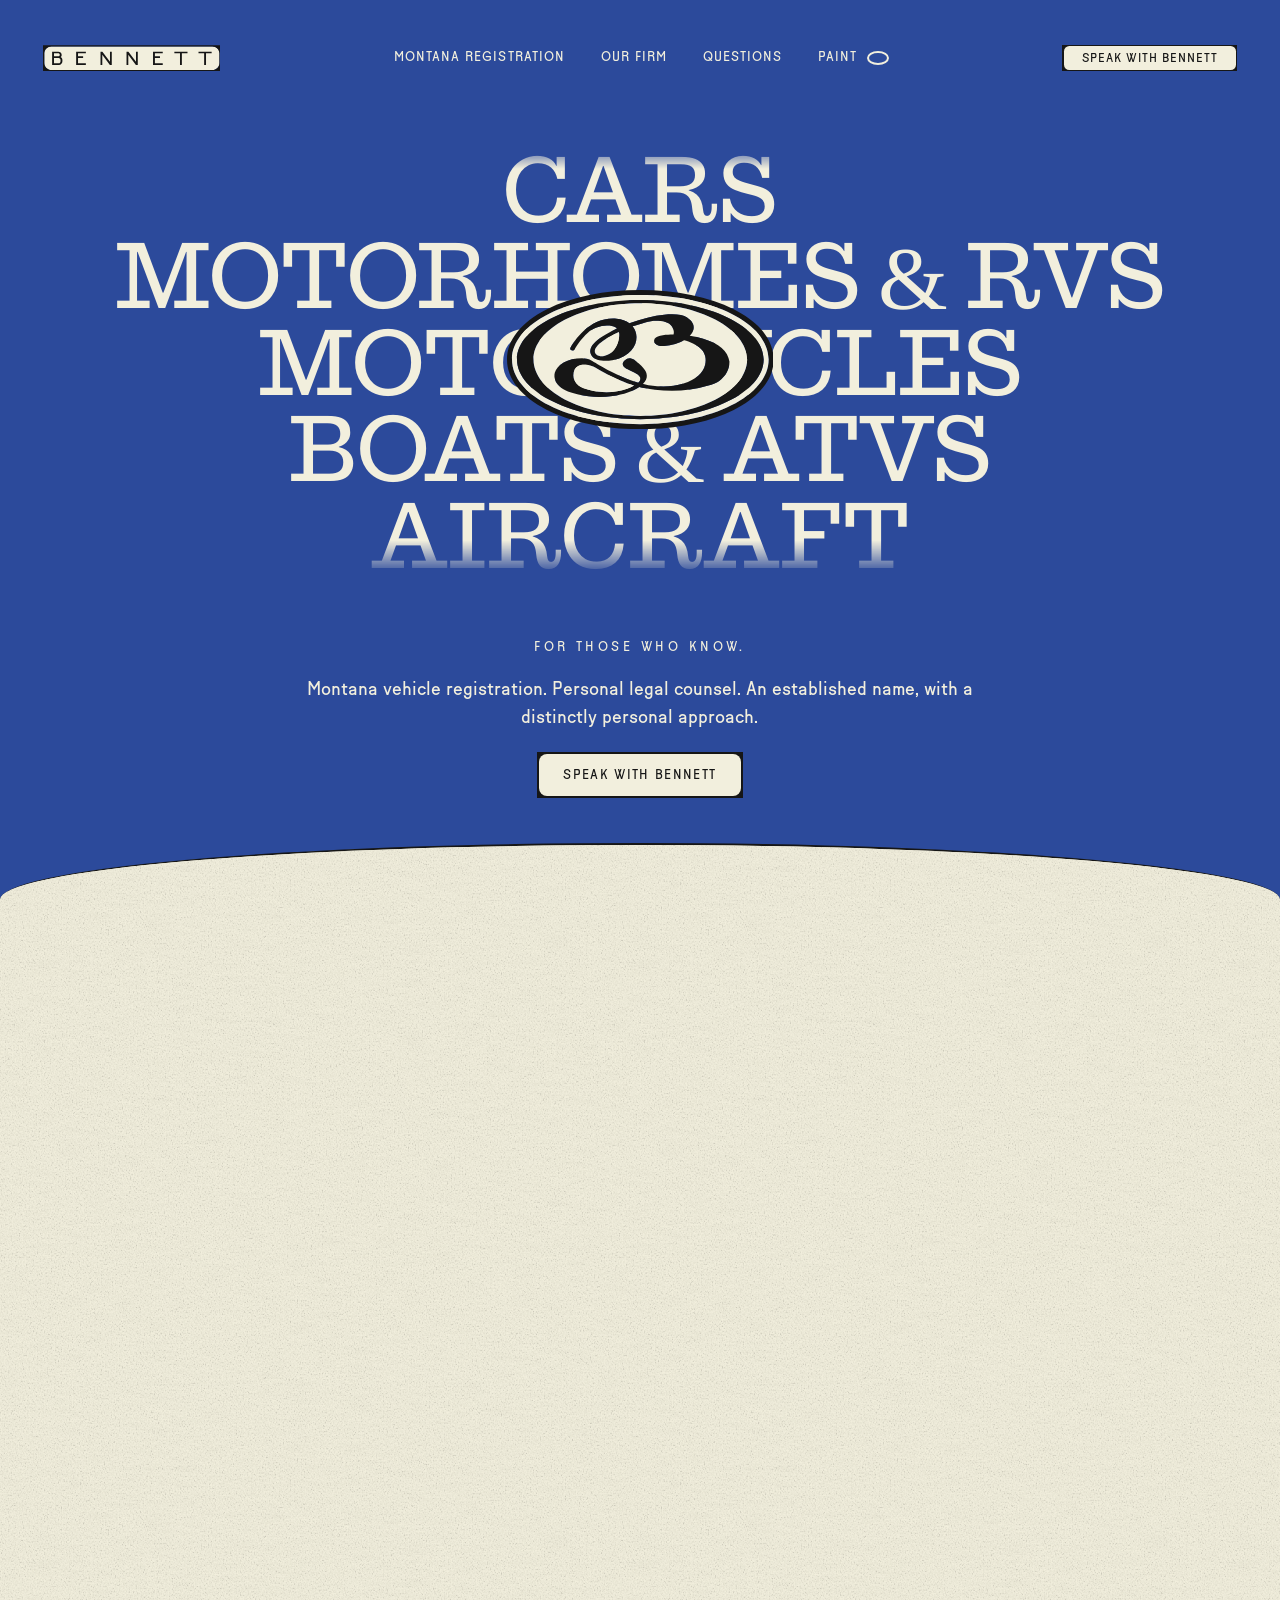
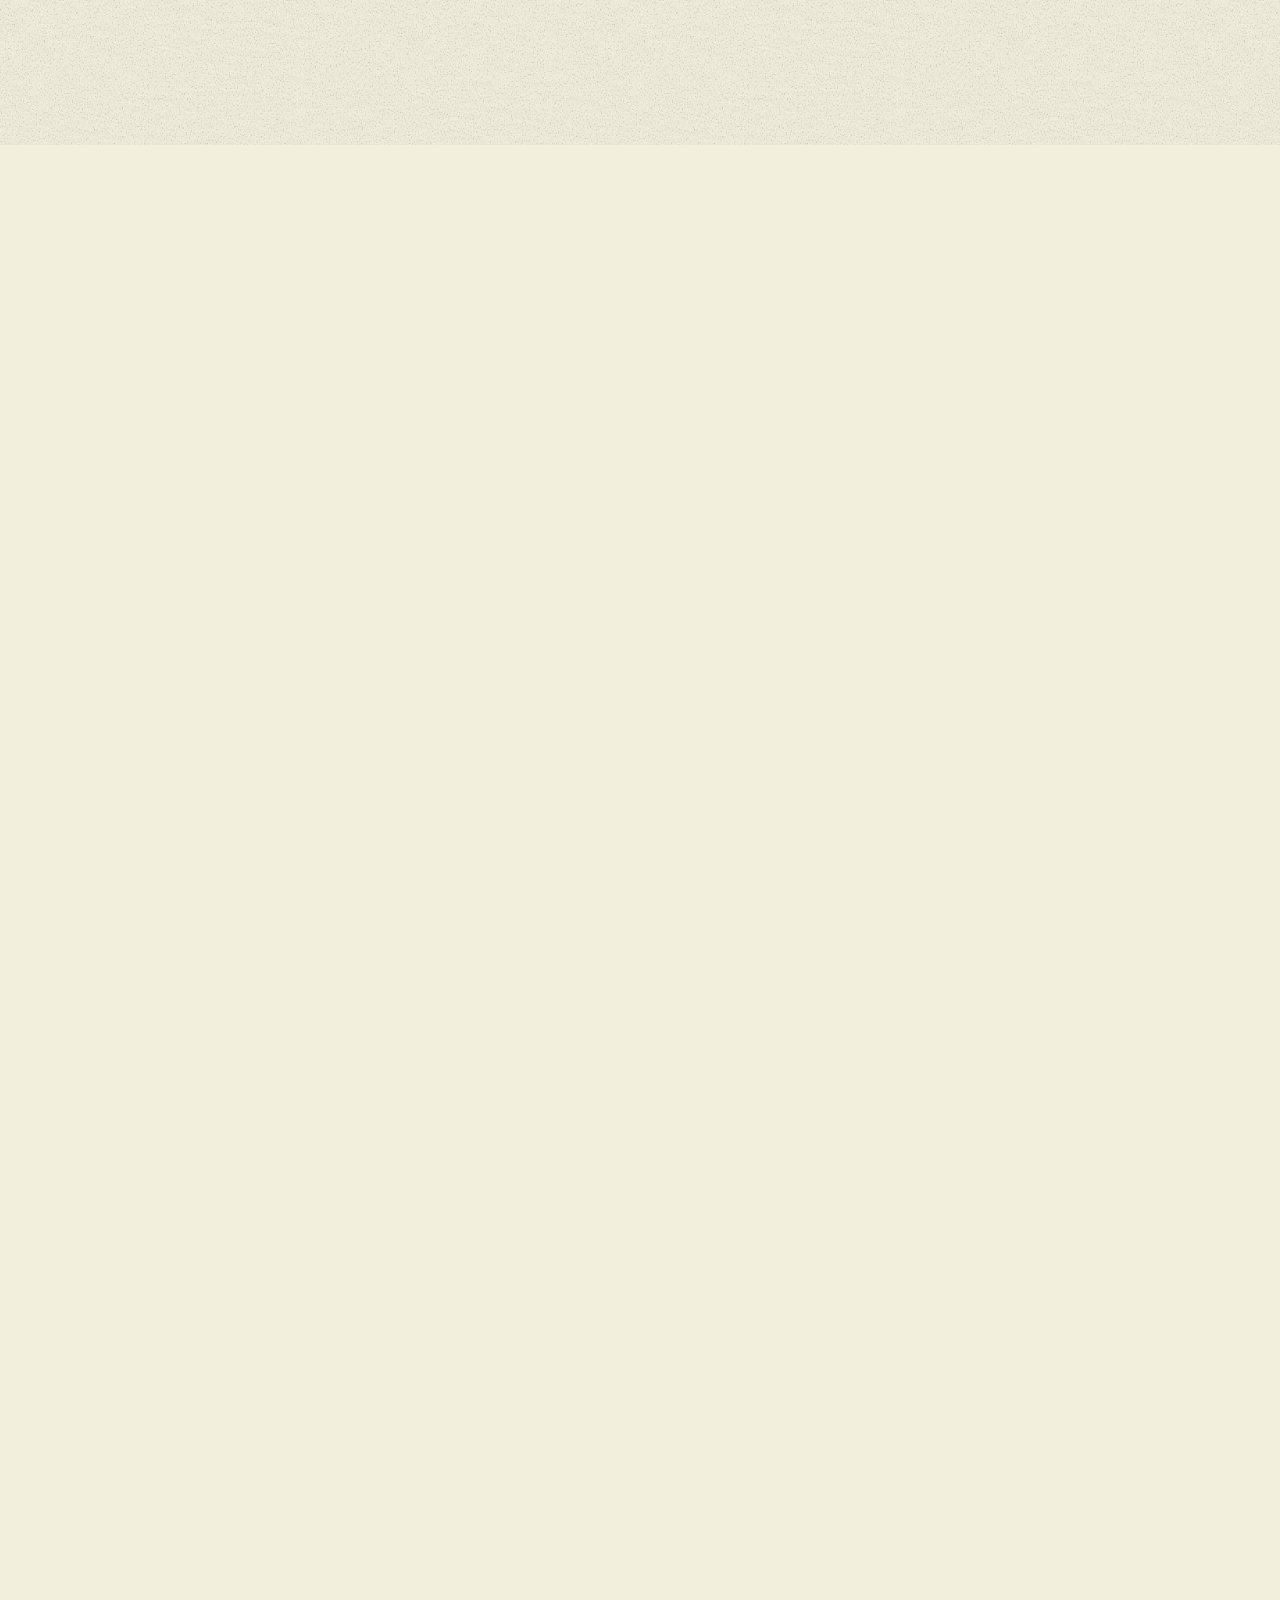
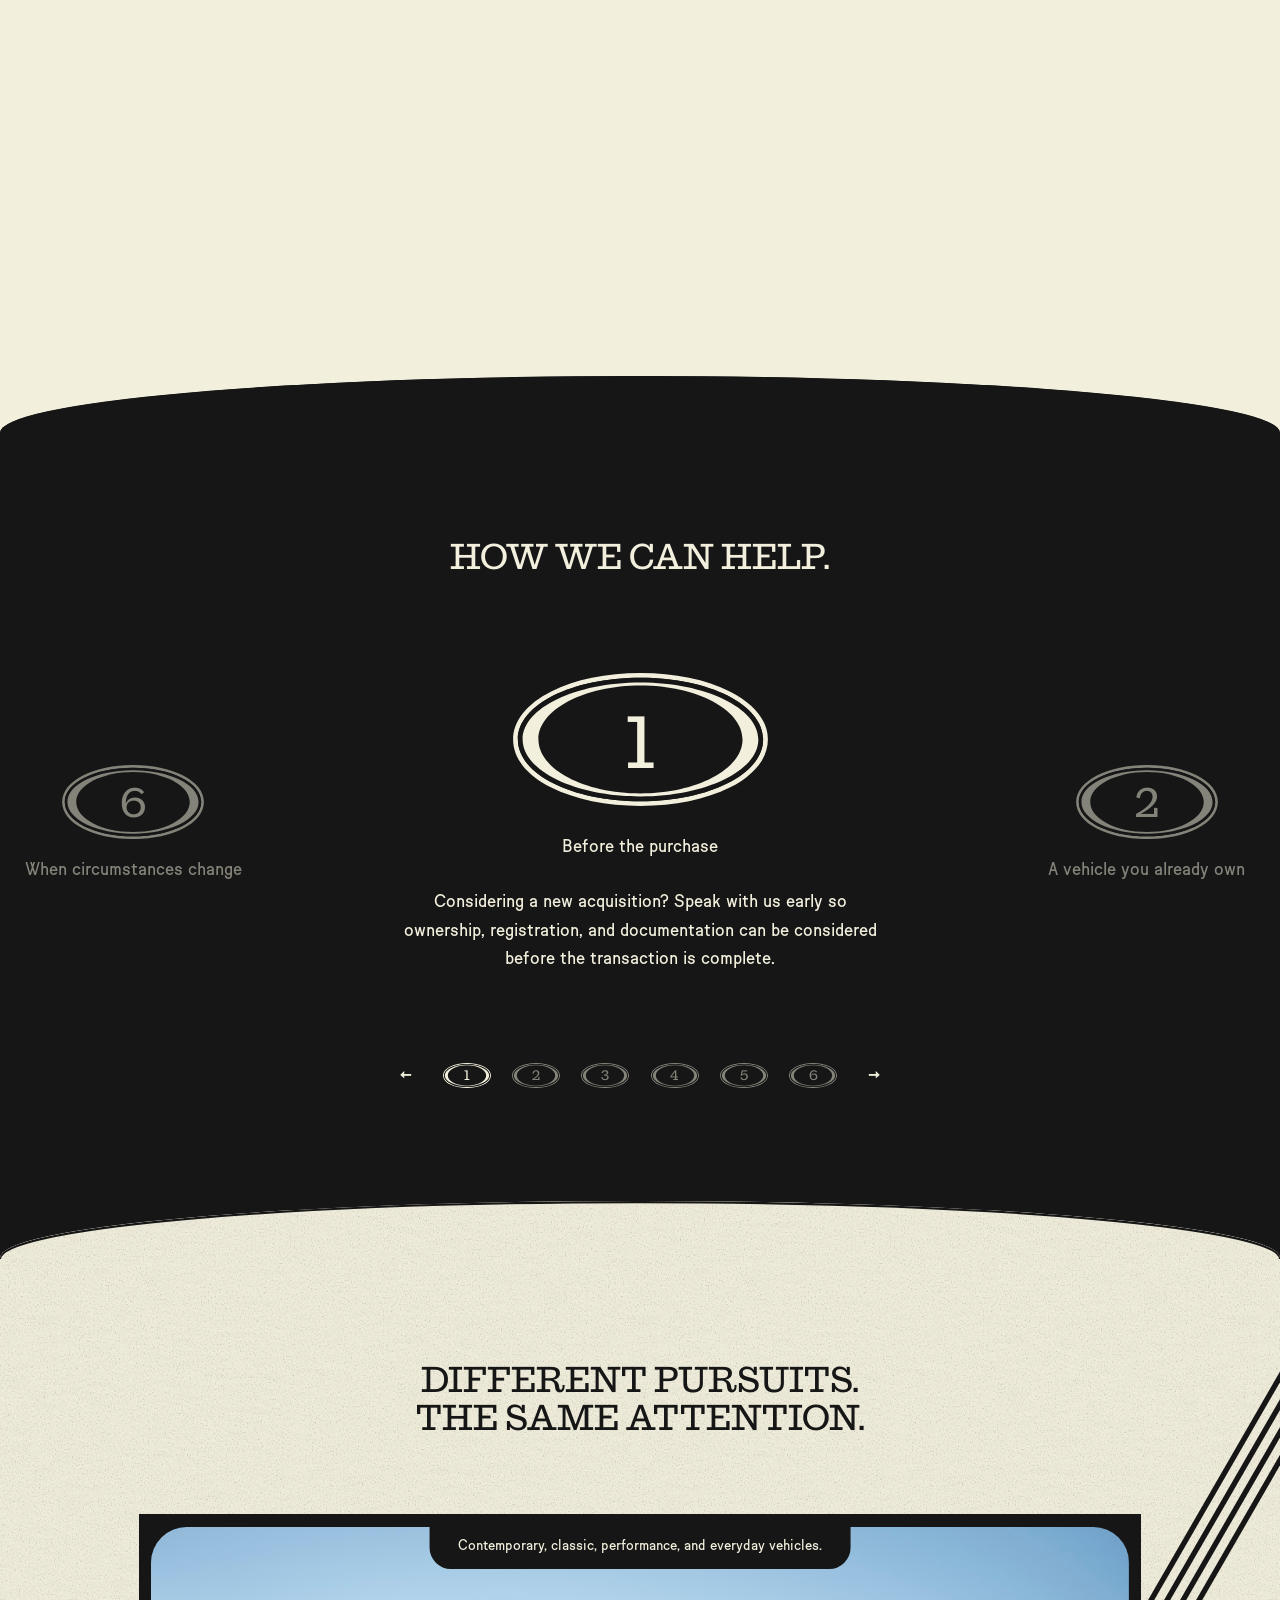
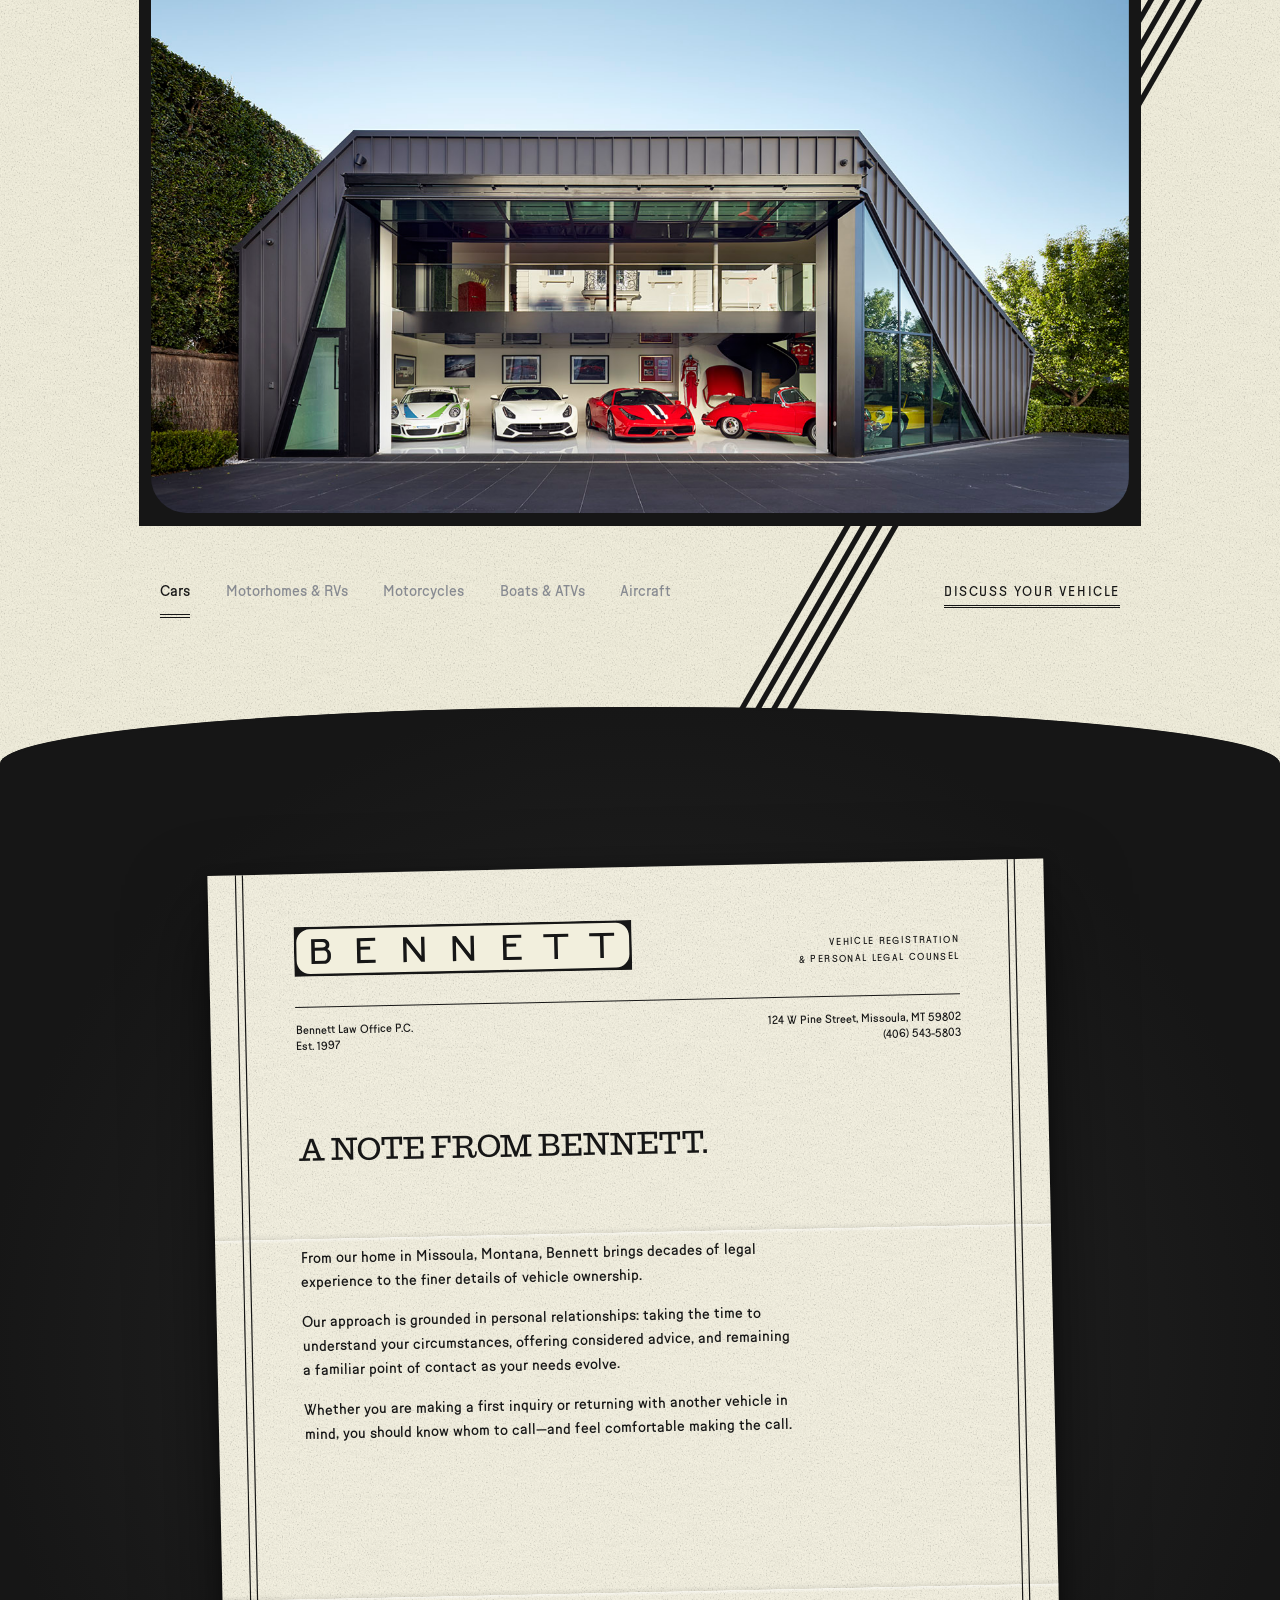
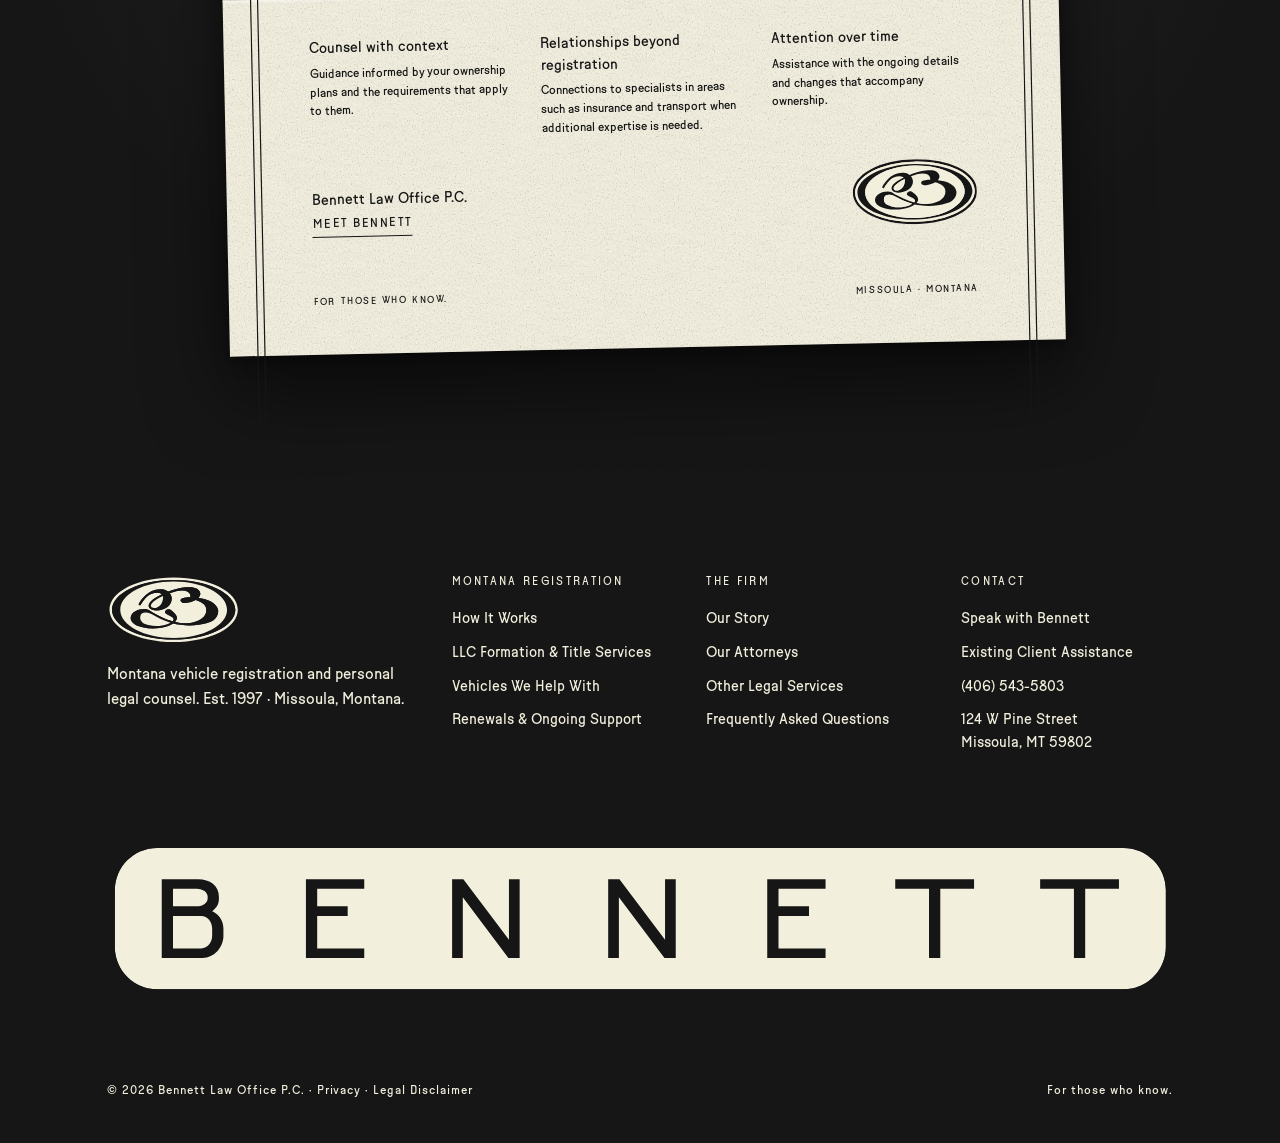
==== commit 012f0073: "Align homepage curve and simplify paint dropdown" ====
--- a/preview/index.html
+++ b/preview/index.html
@@ -1,3 +1,3 @@
 <!DOCTYPE html>
 
-<html lang="en"><head><meta charset="utf-8"/><meta content="width=device-width, initial-scale=1" name="viewport"/><meta content="noindex,nofollow" name="robots"/><title>Bennett — For those who know</title><meta content="website" property="og:type"/><meta content="Bennett" property="og:site_name"/><meta content="Bennett — For those who know" property="og:title"/><meta content="Montana vehicle registration. Personal legal counsel. An established name, with a distinctly personal approach." property="og:description"/><meta content="https://swim-lang.github.io/Bennett-Blue-Website/preview/" property="og:url"/><meta content="https://swim-lang.github.io/Bennett-Blue-Website/preview/assets/round-two/bennett-share.png" property="og:image"/><meta content="1200" property="og:image:width"/><meta content="630" property="og:image:height"/><meta content="Bennett wordmark on a deep blue background" property="og:image:alt"/><meta content="summary_large_image" name="twitter:card"/><meta content="Bennett — For those who know" name="twitter:title"/><meta content="Montana vehicle registration and personal legal counsel." name="twitter:description"/><meta content="https://swim-lang.github.io/Bennett-Blue-Website/preview/assets/round-two/bennett-share.png" name="twitter:image"/><meta content="Montana vehicle registration and personal legal counsel. Bennett Law Office, Missoula, Montana." name="description"/><link href="assets/svg/logo.svg" rel="icon" type="image/svg+xml"/><link as="font" crossorigin="" href="assets/fonts/successor-light.otf" rel="preload" type="font/otf"/><link as="font" crossorigin="" href="assets/fonts/malamocco-regular.otf" rel="preload" type="font/otf"/><link href="css/paper.css" rel="stylesheet"/><link href="css/round-two.css?v=black-footer1" rel="stylesheet"/><link href="css/paint.css" rel="stylesheet"/><script src="js/paint.js?v=olive1"></script><script>if(!matchMedia('(prefers-reduced-motion: reduce)').matches&&(!location.hash||location.hash==='#hero')){document.documentElement.classList.add('opening-pending');setTimeout(()=>document.documentElement.classList.remove('opening-pending'),4500);}</script></head><body><a class="skip-link" href="#montana">Skip to content</a><div class="p0 page" id="page"><section class="p1 hero" id="hero"><header class="p2 site-header"><a aria-label="Bennett home" href="#hero"><svg class="p3" height="442" id="_18Y-0__t6kjsu0" version="1.1" viewBox="0 0 3000 442" width="3000" xmlns="http://www.w3.org/2000/svg"><path d="M2978.013,140.967v160.065c0,65.565-53.121,118.73-118.73,118.73H140.717c-65.565,0-118.73-53.165-118.73-118.73v-160.065c0-65.61,53.165-118.73,118.73-118.73h2718.566c65.609,0,118.73,53.12,118.73,118.73Z" fill="#F2EFDD"></path><path d="M0,.25v441.499h3000V.25H0ZM2978.013,301.033c0,65.565-53.121,118.73-118.73,118.73H140.717c-65.565,0-118.73-53.165-118.73-118.73v-160.065c0-65.61,53.165-118.73,118.73-118.73h2718.566c65.609,0,118.73,53.12,118.73,118.73v160.065Z" fill="#161616"></path><g><path d="M559.461,110.168h164.02v26.914h-132.356v49.538h85.741v26.915h-85.741v91.367h132.356v26.914h-164.02V110.168Z" fill="#161616"></path><path d="M970.578,331.816V110.168h31.664l128.239,170.669V110.168h30.081v221.648h-31.664l-128.239-170.67v170.67h-30.081Z" fill="#161616"></path><path d="M1409.559,331.816V110.168h31.664l128.239,170.669V110.168h30.081v221.648h-31.664l-128.239-170.67v170.67h-30.081Z" fill="#161616"></path><path d="M1856.9,110.168h164.019v26.914h-132.356v49.538h85.743v26.915h-85.743v91.367h132.356v26.914h-164.019V110.168Z" fill="#161616"></path><path d="M2311.91,137.082h-94.993v-26.914h221.648v26.914h-94.991v194.734h-31.664v-194.734Z" fill="#161616"></path><path d="M2719.454,137.082h-94.993v-26.914h221.648v26.914h-94.991v194.734h-31.664v-194.734Z" fill="#161616"></path><path d="M153.897,110.168h102.592c32.613,0,58.261,17.063,58.261,49.361v5.066c0,15.832-5.383,25.033-18.683,35.483,21.532,10.765,31.349,28.937,31.349,48.886v20.51c0,32.297-25.648,62.343-58.262,62.343h-115.257V110.168ZM283.086,164.384v-5.066c0-11.961-12.666-22.236-30.713-22.236h-66.811v49.538h66.811c18.047,0,30.713-10.275,30.713-22.236ZM295.752,269.474v-20.51c0-18.365-12.666-35.428-30.714-35.428h-79.477v91.367h79.477c18.048,0,30.714-17.063,30.714-35.428Z" fill="#161616"></path></g></svg></a><nav aria-label="Main navigation" class="p4 desktop-nav"><a class="p5" href="#montana">Montana Registration</a><a class="p6" href="our-firm.html">Our Firm</a><a class="p7" href="#questions">Questions</a></nav><a class="p9 header-cta" href="#contact"><div class="p10"><div class="p11">Speak with Bennett</div></div></a><button aria-controls="mobile-menu" aria-expanded="false" class="menu-toggle">Menu <span aria-hidden="true" class="menu-bars"></span></button></header><div class="p12 billboard"><h1 aria-label="Cars, Motorhomes and RVs, Motorcycles, Boats and ATVs, Aircraft" class="p13 vehicle-list"><span aria-hidden="true" class="vehicle-track"><span class="vehicle-line">Cars</span><span class="vehicle-line">Motorhomes &amp; RVs</span><span class="vehicle-line">Motorcycles</span><span class="vehicle-line">Boats &amp; ATVs</span><span class="vehicle-line">Aircraft</span><span class="vehicle-line">Cars</span><span class="vehicle-line">Motorhomes &amp; RVs</span><span class="vehicle-line">Motorcycles</span><span class="vehicle-line">Boats &amp; ATVs</span><span class="vehicle-line">Aircraft</span></span></h1><div class="p14 hero-seal"><svg class="p15" height="1566" id="_19K-0__qcyb0t0" version="1.1" viewBox="0 0 3000 1566" width="3000" xmlns="http://www.w3.org/2000/svg"><path d="M2550.741,216.745C2273.419,77.203,1900.081.311,1500.002.311S726.581,77.203,449.259,216.745C159.64,362.529,0,563.545,0,782.905s159.64,420.571,449.259,566.35c277.322,139.542,650.665,216.434,1050.744,216.434s773.417-76.892,1050.739-216.434c289.815-145.779,449.259-346.99,449.259-566.35s-159.444-420.376-449.259-566.16ZM1500.002,1509.485c-809.524,0-1443.794-319.089-1443.794-726.581S690.479,56.52,1500.002,56.52s1443.794,319.084,1443.794,726.385-634.27,726.581-1443.794,726.581Z" fill="#161616"></path><path d="M1500.002,56.52C690.479,56.52,56.209,375.603,56.209,782.905s634.27,726.581,1443.794,726.581,1443.794-319.089,1443.794-726.581S2309.526,56.52,1500.002,56.52ZM1500.002,1453.277c-765.031,0-1387.59-300.74-1387.59-670.372S734.971,112.723,1500.002,112.723s1387.585,300.545,1387.585,670.181-622.559,670.372-1387.585,670.372Z" fill="#F2EFDD"></path><path d="M1500.002,112.723C734.971,112.723,112.412,413.268,112.412,782.905s622.559,670.372,1387.59,670.372,1387.585-300.74,1387.585-670.372S2265.029,112.723,1500.002,112.723ZM1500.002,1417.761c-662.572,0-1201.602-284.74-1201.602-634.856S837.43,147.853,1500.002,147.853s1201.407,285.126,1201.407,635.052-538.839,634.856-1201.407,634.856Z" fill="#161616"></path><path d="M1500.002,147.853c-662.572,0-1201.602,285.126-1201.602,635.052s539.03,634.856,1201.602,634.856,1201.407-284.74,1201.407-634.856S2162.57,147.853,1500.002,147.853ZM2387.199,1022.562c-24.981,18.149-69.869,37.079-133.296,55.813-185.011,54.45-389.148,69.673-590.359,43.52-77.869-9.953-136.807-20.297-175.253-30.446-69.869,48.79-176.23,84.897-299.963,101.678-49.957,6.833-100.701,10.149-150.858,10.149-80.99,0-161.007-8.781-235.359-26.344-28.107-6.246-55.427-13.856-81.576-22.637-95.827-32.009-148.519-78.264-172.133-125.491-16.591-33.176-18.539-66.939-10.93-96.408,11.907-46.055,47.423-87.822,100.506-117.682,55.623-31.423,127.049-48.204,206.481-48.204,69.869,1.758,101.482,21.86,149.3,52.302,15.609,10.149,33.562,21.47,55.032,33.567,102.654,57.767,242.587,136.421,427.399,189.89,6.833-6.046,16.591-16.39,18.153-18.539,12.683-24.004,3.707-53.083-22.832-71.818-24.004-17.172-52.697-30.837-80.408-44.106-45.474-21.855-81.38-39.032-87.627-67.72-3.121-14.832,2.54-29.274,16.976-43.325,22.056-20.883,46.255-30.251,71.627-27.325,18.539,1.954,35.911,10.539,51.716,25.176,13.856,10.539,27.516,21.665,40.009,33.372,39.032,36.107,87.822,80.994,89.385,135.64.972,31.027-12.688,60.887-41.962,91.529l-1.558,1.563c21.855,5.07,51.716,11.121,87.622,17.367,126.273,22.637,253.708,15.028,368.66-21.47,139.928-44.497,222.09-116.315,244.145-213.504,15.418-67.72.391-126.073-44.302-173.3-50.939-53.864-132.319-84.506-192.621-101.096-56.795,33.767-138.956,57.571-226.388,65.381-42.348,3.902-76.892-5.465-97.189-26.153-11.125-11.316-16.004-23.223-14.832-35.906,4.488-52.306,118.268-64.208,185.597-66.748,10.344-.195,21.47-.195,33.176,0,7.419-24.59,3.707-51.716-10.735-80.403-23.028-45.474-77.673-70.455-162.37-74.162-48.009-2.149-97.389,3.902-146.179,17.953-43.52,12.493-101.678,29.665-141.682,43.716,20.097,24.786,33.567,53.278,40.004,84.897,20.102,96.408-31.418,219.36-191.253,276.15-126.073,45.474-257.615,33.372-306.014-27.907-15.609-19.711-21.465-41.958-17.367-66.353,8.195-48.595,54.836-101.482,134.854-152.812,48.985-31.613,104.217-61.669,164.133-89.971-4.879-4.879-10.735-9.172-16.981-13.074-22.637-13.465-54.841-19.907-95.045-19.516-80.013.977-158.272,30.251-215.067,80.213-76.892,67.72-127.045,147.147-150.077,188.523-5.46,9.758-20.297,14.832-32.2,10.735-7.023-2.344-12.493-7.223-14.832-13.27-2.149-5.465-1.758-11.125,1.172-16.2,46.25-83.334,220.923-353.046,519.123-327.479,55.818,4.293,105.389,22.246,143.835,51.52,139.147-51.716,276.54-84.501,391.492-95.822,115.729-11.707,208.625-2.339,257.415,30.641,15.028,10.344,27.907,21.269,38.251,32.59,36.888,39.227,46.055,83.529,25.762,127.831-7.419,16.004-18.539,31.814-33.376,47.032,54.45,8.005,104.999,18.735,150.863,31.814,177.593,51.716,279.661,140.71,295.275,257.806l.195,1.949c0,85.287-40.009,159.449-115.533,214.876Z" fill="#F2EFDD"></path><path d="M2502.537,805.737c-15.614-117.096-117.682-206.09-295.275-257.806-45.865-13.079-96.413-23.809-150.863-31.814,14.837-15.218,25.958-31.027,33.376-47.032,20.293-44.302,11.125-88.603-25.762-127.831-10.344-11.321-23.223-22.246-38.251-32.59-48.79-32.981-141.686-42.348-257.415-30.641-114.952,11.321-252.345,44.106-391.492,95.822-38.446-29.274-88.017-47.227-143.835-51.52-298.2-25.567-472.872,244.145-519.123,327.479-2.93,5.074-3.321,10.735-1.172,16.2,2.339,6.046,7.809,10.925,14.832,13.27,11.902,4.098,26.739-.977,32.2-10.735,23.032-41.376,73.185-120.803,150.077-188.523,56.795-49.962,135.054-79.236,215.067-80.213,40.204-.391,72.408,6.051,95.045,19.516,6.246,3.902,12.102,8.195,16.981,13.074-59.915,28.302-115.147,58.357-164.133,89.971-80.018,51.33-126.659,104.217-134.854,152.812-4.098,24.395,1.758,46.641,17.367,66.353,48.399,61.278,179.942,73.38,306.014,27.907,159.835-56.79,211.355-179.742,191.253-276.15-6.437-31.618-19.907-60.111-40.004-84.897,40.004-14.051,98.161-31.223,141.682-43.716,48.79-14.051,98.171-20.102,146.179-17.953,84.696,3.707,139.342,28.688,162.37,74.162,14.442,28.688,18.153,55.813,10.735,80.403-11.707-.195-22.832-.195-33.176,0-67.329,2.54-181.109,14.442-185.597,66.748-1.172,12.683,3.707,24.59,14.832,35.906,20.297,20.688,54.841,30.055,97.189,26.153,87.431-7.809,169.593-31.613,226.388-65.381,60.301,16.591,141.682,47.232,192.621,101.096,44.692,47.227,59.72,105.58,44.302,173.3-22.056,97.189-104.217,169.007-244.145,213.504-114.952,36.497-242.387,44.106-368.66,21.47-35.906-6.246-65.766-12.298-87.622-17.367l1.558-1.563c29.274-30.641,42.934-60.502,41.962-91.529-1.563-54.646-50.353-99.534-89.385-135.64-12.493-11.707-26.153-22.832-40.009-33.372-15.804-14.637-33.176-23.223-51.716-25.176-25.372-2.925-49.571,6.442-71.627,27.325-14.437,14.051-20.097,28.493-16.976,43.325,6.246,28.688,42.153,45.865,87.627,67.72,27.711,13.27,56.404,26.935,80.408,44.106,26.539,18.735,35.516,47.813,22.832,71.818-1.563,2.149-11.321,12.493-18.153,18.539-184.811-53.469-324.744-132.124-427.399-189.89-21.47-12.097-39.423-23.418-55.032-33.567-47.818-30.441-79.431-50.543-149.3-52.302-79.431,0-150.858,16.781-206.481,48.204-53.083,29.86-88.599,71.627-100.506,117.682-7.609,29.469-5.66,63.232,10.93,96.408,23.614,47.227,76.306,93.482,172.133,125.491,26.148,8.781,53.469,16.39,81.576,22.637,74.352,17.563,154.37,26.344,235.359,26.344,50.157,0,100.901-3.316,150.858-10.149,123.733-16.781,230.094-52.888,299.963-101.678,38.446,10.149,97.385,20.493,175.253,30.446,201.211,26.153,405.348,10.93,590.359-43.52,63.427-18.735,108.315-37.665,133.296-55.813,75.524-55.427,115.533-129.589,115.533-214.876l-.195-1.949ZM1259.955,537.587c-13.079,84.31-48.595,144.417-105.389,179.156-18.735,11.321-39.813,19.907-62.646,25.176-30.446,6.833-62.255,1.758-83.138-13.66-4.488-3.316-8.391-7.028-11.511-10.93-8.391-10.735-11.516-23.028-9.172-36.883,6.046-35.716,46.837-79.627,115.143-123.538,46.055-29.469,98.166-57.962,155.347-84.897,4.879,18.153,5.27,40.204,1.367,65.576ZM1350.897,1110.384c-128.998,46.641-278.494,51.911-421.348,14.828-57.185-15.028-98.947-32.395-124.319-51.911-38.446-29.469-57.962-66.743-57.962-110.068,0-54.45,18.344-91.143,54.45-108.705,17.563-8.586,39.618-12.879,65.962-12.879,5.27,0,10.539.191,16.2.581,39.227,2.344,78.455,13.86,113.584,33.181l23.418,13.074c98.947,55.813,233.411,131.342,408.859,185.988-23.028,13.074-49.376,25.176-78.845,35.911Z" fill="#161616"></path><path d="M1259.955,537.587c-13.079,84.31-48.595,144.417-105.389,179.156-18.735,11.321-39.813,19.907-62.646,25.176-30.446,6.833-62.255,1.758-83.138-13.66-4.488-3.316-8.391-7.028-11.511-10.93-8.391-10.735-11.516-23.028-9.172-36.883,6.046-35.716,46.837-79.627,115.143-123.538,46.055-29.469,98.166-57.962,155.347-84.897,4.879,18.153,5.27,40.204,1.367,65.576Z" fill="#F2EFDD"></path><path d="M1429.743,1074.473c-23.028,13.074-49.376,25.176-78.845,35.911-128.998,46.641-278.494,51.911-421.348,14.828-57.185-15.028-98.947-32.395-124.319-51.911-38.446-29.469-57.962-66.743-57.962-110.068,0-54.45,18.344-91.143,54.45-108.705,17.563-8.586,39.618-12.879,65.962-12.879,5.27,0,10.539.191,16.2.581,39.227,2.344,78.455,13.86,113.584,33.181l23.418,13.074c98.947,55.813,233.411,131.342,408.859,185.988Z" fill="#F2EFDD"></path></svg></div><button aria-label="Pause vehicle animation" aria-pressed="false" class="motion-toggle">Ⅱ</button></div><div class="p16 hero-below"><div class="p17">For those who know.</div><div class="p18">Montana vehicle registration. Personal legal counsel. An established name, with a distinctly personal approach.</div><a class="p19 hero-cta" href="#contact"><div class="p20"><div class="p21">Speak with Bennett</div></div></a></div></section><section class="p22 montana" id="montana"><h2 class="p23 adv-title reveal-left">A Montana advantage.</h2><h2 class="p24 company-title reveal-right">In good company.</h2><div class="p25 adv-intro reveal-left">Montana’s lack of a general sales tax makes it a compelling place to explore vehicle ownership. Whether a Montana LLC is appropriate for you deserves a closer look.</div><a class="p27 adv-link reveal-left" href="#questions"><div class="p28">Understand the Montana approach</div></a><div aria-label="Bennett office at 124 W Pine Street" class="p30 office reveal-right" role="img"></div><div class="p31 company-body reveal-right">We consider your circumstances, explain the relevant requirements, and help you understand the next steps. When the arrangement is right, we attend to the entity formation, title work, and registration.</div><a class="p32 company-cta reveal-right" href="#contact"><div class="p33"><div class="p34">Speak with Bennett</div></div></a><div class="p35 company-address reveal-right">124 W Pine Street, Missoula · (406) 543-5803</div><svg class="p36 center-stripes" height="1340" preserveaspectratio="none" viewBox="0 0 28 1340" width="28" xmlns="http://www.w3.org/2000/svg"><g><rect fill="#161616" height="1340" width="4" x="0" y="0"></rect><rect fill="#161616" height="1340" width="4" x="8" y="0"></rect><rect fill="#161616" height="1340" width="4" x="16" y="0"></rect><rect fill="#161616" height="1340" width="4" x="24" y="0"></rect></g></svg></section><section class="p37 situations" id="situations"><div class="p38 situations-heading"><h2 class="p39">Whatever brings you here, begin with a conversation.</h2><div class="p40">A forthcoming purchase. A financing question. A change in plans. Good advice starts with the particulars.</div></div><div aria-label="Six ways Bennett can help. Scroll horizontally or use arrow keys." class="p41 cards-track" tabindex="0"><article class="p42 situation-card" id="situation-0"><div class="p43"><h3 class="p44">Before the purchase</h3><div class="p45">Considering a new acquisition? Speak with us early so ownership, registration, and documentation can be considered before the transaction is complete.</div></div><svg class="p46" height="280" viewBox="0 0 10 280" width="10" xmlns="http://www.w3.org/2000/svg"><path d="M1 0V280 M9 0V280" fill="#000000" stroke="#161616" stroke-width="1.5"></path></svg></article><article class="p47 situation-card" id="situation-1"><div class="p48"><h3 class="p49">A vehicle you already own</h3><div class="p50">You do not have to be buying something new to explore Montana registration. We can review your current ownership and advise on the available next steps.</div></div><svg class="p51" height="280" viewBox="0 0 10 280" width="10" xmlns="http://www.w3.org/2000/svg"><path d="M1 0V280 M9 0V280" fill="#000000" stroke="#F2EFDD" stroke-width="1.5"></path></svg></article><article class="p52 situation-card" id="situation-2"><div class="p53"><h3 class="p54">Financing to account for</h3><div class="p55">A financed vehicle brings additional requirements. We help you understand the lender permissions and documentation involved in ownership through an LLC.</div></div><svg class="p56" height="280" viewBox="0 0 10 280" width="10" xmlns="http://www.w3.org/2000/svg"><path d="M1 0V280 M9 0V280" fill="#000000" stroke="#161616" stroke-width="1.5"></path></svg></article><article class="p57 situation-card" id="situation-3"><div class="p58"><h3 class="p59">Another vehicle in mind</h3><div class="p60">When you add a vehicle, we can review how it fits within your existing arrangement and help with the associated title and registration work.</div></div><svg class="p61" height="280" viewBox="0 0 10 280" width="10" xmlns="http://www.w3.org/2000/svg"><path d="M1 0V280 M9 0V280" fill="#000000" stroke="#F2EFDD" stroke-width="1.5"></path></svg></article><article class="p62 situation-card" id="situation-4"><div class="p63"><h3 class="p64">The details that come around again</h3><div class="p65">Registration renewals and ongoing LLC requirements deserve consistent attention. We help you keep up with the obligations associated with your arrangement.</div></div><svg class="p66" height="280" viewBox="0 0 10 280" width="10" xmlns="http://www.w3.org/2000/svg"><path d="M1 0V280 M9 0V280" fill="#000000" stroke="#161616" stroke-width="1.5"></path></svg></article><article class="p67 situation-card" id="situation-5"><div class="p68"><h3 class="p69">When circumstances change</h3><div class="p70">A move, a sale, or a different approach to ownership may call for changes. We can assist with registration transitions and winding up an entity when it is no longer needed.</div></div><svg class="p71" height="280" viewBox="0 0 10 280" width="10" xmlns="http://www.w3.org/2000/svg"><path d="M1 0V280 M9 0V280" fill="#000000" stroke="#F2EFDD" stroke-width="1.5"></path></svg></article></div><div class="p72 cards-indicator"><div class="p73"><div class="p74 cards-progress"></div></div><button aria-label="Next situation" class="p75 next-card">Scroll</button></div></section><section class="p76 vehicles" id="vehicles"><h2 class="p77 gallery-heading"><div class="p78">Different pursuits.</div><div class="p79">The same attention.</div></h2><div class="p80 gallery-intro">The car you have been looking for. The motorhome for what comes next. The motorcycle you make time to ride.</div><button aria-label="Enlarge Cars photograph" class="p81 gallery-photo" id="vehicle-panel" role="tabpanel" type="button"><div aria-label="Modern private garage by Architects Ink" class="p82 gallery-image" role="img"></div></button><div aria-live="polite" class="p83 gallery-tooltip"><div class="p84">Cars</div><div class="p85">Contemporary, classic, performance, and everyday vehicles.</div></div><div class="p86 gallery-switcher"><div aria-label="Vehicle categories" class="p87 vehicle-tabs" role="tablist"><button aria-controls="vehicle-panel" aria-selected="true" class="p88" data-vehicle="0" role="tab" tabindex="0" type="button"><div class="p89">Cars</div></button><button aria-controls="vehicle-panel" aria-selected="false" class="p90" data-vehicle="1" role="tab" tabindex="-1" type="button"><div class="p91">Motorhomes &amp; RVs</div></button><button aria-controls="vehicle-panel" aria-selected="false" class="p92" data-vehicle="2" role="tab" tabindex="-1" type="button"><div class="p93">Motorcycles</div></button><button aria-controls="vehicle-panel" aria-selected="false" class="p94" data-vehicle="3" role="tab" tabindex="-1" type="button"><div class="p95">Boats &amp; ATVs</div></button><button aria-controls="vehicle-panel" aria-selected="false" class="p96" data-vehicle="4" role="tab" tabindex="-1" type="button"><div class="p97">Aircraft</div></button></div><a class="p98" href="#contact"><div class="p99">Discuss your vehicle</div></a></div></section><section class="p100 firm" id="firm"><div class="p101 letter-sheet"><div class="p102 fold-one"></div><div class="p103 fold-two"></div><svg class="p104 rule-left" height="1216" viewBox="0 0 10 1216" width="10" xmlns="http://www.w3.org/2000/svg"><path d="M1 0V1216 M8 0V1216" fill="#000000" stroke="#161616" stroke-width="1.2"></path></svg><svg class="p105 rule-right" height="1216" viewBox="0 0 10 1216" width="10" xmlns="http://www.w3.org/2000/svg"><path d="M1 0V1216 M8 0V1216" fill="#000000" stroke="#161616" stroke-width="1.2"></path></svg><div class="p106 letter-lockup"><svg class="p107" height="442" id="_1ND-0__t6kjsu0" version="1.1" viewBox="0 0 3000 442" width="3000" xmlns="http://www.w3.org/2000/svg"><path d="M2978.013,140.967v160.065c0,65.565-53.121,118.73-118.73,118.73H140.717c-65.565,0-118.73-53.165-118.73-118.73v-160.065c0-65.61,53.165-118.73,118.73-118.73h2718.566c65.609,0,118.73,53.12,118.73,118.73Z" fill="#F2EFDD"></path><path d="M0,.25v441.499h3000V.25H0ZM2978.013,301.033c0,65.565-53.121,118.73-118.73,118.73H140.717c-65.565,0-118.73-53.165-118.73-118.73v-160.065c0-65.61,53.165-118.73,118.73-118.73h2718.566c65.609,0,118.73,53.12,118.73,118.73v160.065Z" fill="#161616"></path><g><path d="M559.461,110.168h164.02v26.914h-132.356v49.538h85.741v26.915h-85.741v91.367h132.356v26.914h-164.02V110.168Z" fill="#161616"></path><path d="M970.578,331.816V110.168h31.664l128.239,170.669V110.168h30.081v221.648h-31.664l-128.239-170.67v170.67h-30.081Z" fill="#161616"></path><path d="M1409.559,331.816V110.168h31.664l128.239,170.669V110.168h30.081v221.648h-31.664l-128.239-170.67v170.67h-30.081Z" fill="#161616"></path><path d="M1856.9,110.168h164.019v26.914h-132.356v49.538h85.743v26.915h-85.743v91.367h132.356v26.914h-164.019V110.168Z" fill="#161616"></path><path d="M2311.91,137.082h-94.993v-26.914h221.648v26.914h-94.991v194.734h-31.664v-194.734Z" fill="#161616"></path><path d="M2719.454,137.082h-94.993v-26.914h221.648v26.914h-94.991v194.734h-31.664v-194.734Z" fill="#161616"></path><path d="M153.897,110.168h102.592c32.613,0,58.261,17.063,58.261,49.361v5.066c0,15.832-5.383,25.033-18.683,35.483,21.532,10.765,31.349,28.937,31.349,48.886v20.51c0,32.297-25.648,62.343-58.262,62.343h-115.257V110.168ZM283.086,164.384v-5.066c0-11.961-12.666-22.236-30.713-22.236h-66.811v49.538h66.811c18.047,0,30.713-10.275,30.713-22.236ZM295.752,269.474v-20.51c0-18.365-12.666-35.428-30.714-35.428h-79.477v91.367h79.477c18.048,0,30.714-17.063,30.714-35.428Z" fill="#161616"></path></g></svg><div class="p108"><div class="p109">Vehicle Registration</div><div class="p110">&amp; Personal Legal Counsel</div></div></div><div class="p111 sender"><div class="p112">Bennett Law Office P.C.<br/>Est. 1997</div><div class="p113">124 W Pine Street, Missoula, MT 59802<br/>(406) 543-5803</div></div><h2 class="p114 letter-subject">A note from Bennett.</h2><div class="p115 letter-body"><div class="p116">From our home in Missoula, Montana, Bennett brings decades of legal experience to the finer details of vehicle ownership.</div><div class="p117">Our approach is grounded in personal relationships: taking the time to understand your circumstances, offering considered advice, and remaining a familiar point of contact as your needs evolve.</div><div class="p118">Whether you are making a first inquiry or returning with another vehicle in mind, you should know whom to call—and feel comfortable making the call.</div></div><div class="p119 letter-pillars"><div class="p120"><div class="p121">Counsel with context</div><div class="p122">Guidance informed by your ownership plans and the requirements that apply to them.</div></div><div class="p123"><div class="p124">Relationships beyond registration</div><div class="p125">Connections to specialists in areas such as insurance and transport when additional expertise is needed.</div></div><div class="p126"><div class="p127">Attention over time</div><div class="p128">Assistance with the ongoing details and changes that accompany ownership.</div></div></div><div class="p129 letter-signoff"><div class="p130">Bennett Law Office P.C.</div><a class="p131" href="our-firm.html"><div class="p132">Meet Bennett</div></a></div><div class="p133 letter-seal"><svg class="p134" height="1566" id="_1MF-0__qcyb0t0" version="1.1" viewBox="0 0 3000 1566" width="3000" xmlns="http://www.w3.org/2000/svg"><path d="M2550.741,216.745C2273.419,77.203,1900.081.311,1500.002.311S726.581,77.203,449.259,216.745C159.64,362.529,0,563.545,0,782.905s159.64,420.571,449.259,566.35c277.322,139.542,650.665,216.434,1050.744,216.434s773.417-76.892,1050.739-216.434c289.815-145.779,449.259-346.99,449.259-566.35s-159.444-420.376-449.259-566.16ZM1500.002,1509.485c-809.524,0-1443.794-319.089-1443.794-726.581S690.479,56.52,1500.002,56.52s1443.794,319.084,1443.794,726.385-634.27,726.581-1443.794,726.581Z" fill="#161616"></path><path d="M1500.002,56.52C690.479,56.52,56.209,375.603,56.209,782.905s634.27,726.581,1443.794,726.581,1443.794-319.089,1443.794-726.581S2309.526,56.52,1500.002,56.52ZM1500.002,1453.277c-765.031,0-1387.59-300.74-1387.59-670.372S734.971,112.723,1500.002,112.723s1387.585,300.545,1387.585,670.181-622.559,670.372-1387.585,670.372Z" fill="#F2EFDD"></path><path d="M1500.002,112.723C734.971,112.723,112.412,413.268,112.412,782.905s622.559,670.372,1387.59,670.372,1387.585-300.74,1387.585-670.372S2265.029,112.723,1500.002,112.723ZM1500.002,1417.761c-662.572,0-1201.602-284.74-1201.602-634.856S837.43,147.853,1500.002,147.853s1201.407,285.126,1201.407,635.052-538.839,634.856-1201.407,634.856Z" fill="#161616"></path><path d="M1500.002,147.853c-662.572,0-1201.602,285.126-1201.602,635.052s539.03,634.856,1201.602,634.856,1201.407-284.74,1201.407-634.856S2162.57,147.853,1500.002,147.853ZM2387.199,1022.562c-24.981,18.149-69.869,37.079-133.296,55.813-185.011,54.45-389.148,69.673-590.359,43.52-77.869-9.953-136.807-20.297-175.253-30.446-69.869,48.79-176.23,84.897-299.963,101.678-49.957,6.833-100.701,10.149-150.858,10.149-80.99,0-161.007-8.781-235.359-26.344-28.107-6.246-55.427-13.856-81.576-22.637-95.827-32.009-148.519-78.264-172.133-125.491-16.591-33.176-18.539-66.939-10.93-96.408,11.907-46.055,47.423-87.822,100.506-117.682,55.623-31.423,127.049-48.204,206.481-48.204,69.869,1.758,101.482,21.86,149.3,52.302,15.609,10.149,33.562,21.47,55.032,33.567,102.654,57.767,242.587,136.421,427.399,189.89,6.833-6.046,16.591-16.39,18.153-18.539,12.683-24.004,3.707-53.083-22.832-71.818-24.004-17.172-52.697-30.837-80.408-44.106-45.474-21.855-81.38-39.032-87.627-67.72-3.121-14.832,2.54-29.274,16.976-43.325,22.056-20.883,46.255-30.251,71.627-27.325,18.539,1.954,35.911,10.539,51.716,25.176,13.856,10.539,27.516,21.665,40.009,33.372,39.032,36.107,87.822,80.994,89.385,135.64.972,31.027-12.688,60.887-41.962,91.529l-1.558,1.563c21.855,5.07,51.716,11.121,87.622,17.367,126.273,22.637,253.708,15.028,368.66-21.47,139.928-44.497,222.09-116.315,244.145-213.504,15.418-67.72.391-126.073-44.302-173.3-50.939-53.864-132.319-84.506-192.621-101.096-56.795,33.767-138.956,57.571-226.388,65.381-42.348,3.902-76.892-5.465-97.189-26.153-11.125-11.316-16.004-23.223-14.832-35.906,4.488-52.306,118.268-64.208,185.597-66.748,10.344-.195,21.47-.195,33.176,0,7.419-24.59,3.707-51.716-10.735-80.403-23.028-45.474-77.673-70.455-162.37-74.162-48.009-2.149-97.389,3.902-146.179,17.953-43.52,12.493-101.678,29.665-141.682,43.716,20.097,24.786,33.567,53.278,40.004,84.897,20.102,96.408-31.418,219.36-191.253,276.15-126.073,45.474-257.615,33.372-306.014-27.907-15.609-19.711-21.465-41.958-17.367-66.353,8.195-48.595,54.836-101.482,134.854-152.812,48.985-31.613,104.217-61.669,164.133-89.971-4.879-4.879-10.735-9.172-16.981-13.074-22.637-13.465-54.841-19.907-95.045-19.516-80.013.977-158.272,30.251-215.067,80.213-76.892,67.72-127.045,147.147-150.077,188.523-5.46,9.758-20.297,14.832-32.2,10.735-7.023-2.344-12.493-7.223-14.832-13.27-2.149-5.465-1.758-11.125,1.172-16.2,46.25-83.334,220.923-353.046,519.123-327.479,55.818,4.293,105.389,22.246,143.835,51.52,139.147-51.716,276.54-84.501,391.492-95.822,115.729-11.707,208.625-2.339,257.415,30.641,15.028,10.344,27.907,21.269,38.251,32.59,36.888,39.227,46.055,83.529,25.762,127.831-7.419,16.004-18.539,31.814-33.376,47.032,54.45,8.005,104.999,18.735,150.863,31.814,177.593,51.716,279.661,140.71,295.275,257.806l.195,1.949c0,85.287-40.009,159.449-115.533,214.876Z" fill="#F2EFDD"></path><path d="M2502.537,805.737c-15.614-117.096-117.682-206.09-295.275-257.806-45.865-13.079-96.413-23.809-150.863-31.814,14.837-15.218,25.958-31.027,33.376-47.032,20.293-44.302,11.125-88.603-25.762-127.831-10.344-11.321-23.223-22.246-38.251-32.59-48.79-32.981-141.686-42.348-257.415-30.641-114.952,11.321-252.345,44.106-391.492,95.822-38.446-29.274-88.017-47.227-143.835-51.52-298.2-25.567-472.872,244.145-519.123,327.479-2.93,5.074-3.321,10.735-1.172,16.2,2.339,6.046,7.809,10.925,14.832,13.27,11.902,4.098,26.739-.977,32.2-10.735,23.032-41.376,73.185-120.803,150.077-188.523,56.795-49.962,135.054-79.236,215.067-80.213,40.204-.391,72.408,6.051,95.045,19.516,6.246,3.902,12.102,8.195,16.981,13.074-59.915,28.302-115.147,58.357-164.133,89.971-80.018,51.33-126.659,104.217-134.854,152.812-4.098,24.395,1.758,46.641,17.367,66.353,48.399,61.278,179.942,73.38,306.014,27.907,159.835-56.79,211.355-179.742,191.253-276.15-6.437-31.618-19.907-60.111-40.004-84.897,40.004-14.051,98.161-31.223,141.682-43.716,48.79-14.051,98.171-20.102,146.179-17.953,84.696,3.707,139.342,28.688,162.37,74.162,14.442,28.688,18.153,55.813,10.735,80.403-11.707-.195-22.832-.195-33.176,0-67.329,2.54-181.109,14.442-185.597,66.748-1.172,12.683,3.707,24.59,14.832,35.906,20.297,20.688,54.841,30.055,97.189,26.153,87.431-7.809,169.593-31.613,226.388-65.381,60.301,16.591,141.682,47.232,192.621,101.096,44.692,47.227,59.72,105.58,44.302,173.3-22.056,97.189-104.217,169.007-244.145,213.504-114.952,36.497-242.387,44.106-368.66,21.47-35.906-6.246-65.766-12.298-87.622-17.367l1.558-1.563c29.274-30.641,42.934-60.502,41.962-91.529-1.563-54.646-50.353-99.534-89.385-135.64-12.493-11.707-26.153-22.832-40.009-33.372-15.804-14.637-33.176-23.223-51.716-25.176-25.372-2.925-49.571,6.442-71.627,27.325-14.437,14.051-20.097,28.493-16.976,43.325,6.246,28.688,42.153,45.865,87.627,67.72,27.711,13.27,56.404,26.935,80.408,44.106,26.539,18.735,35.516,47.813,22.832,71.818-1.563,2.149-11.321,12.493-18.153,18.539-184.811-53.469-324.744-132.124-427.399-189.89-21.47-12.097-39.423-23.418-55.032-33.567-47.818-30.441-79.431-50.543-149.3-52.302-79.431,0-150.858,16.781-206.481,48.204-53.083,29.86-88.599,71.627-100.506,117.682-7.609,29.469-5.66,63.232,10.93,96.408,23.614,47.227,76.306,93.482,172.133,125.491,26.148,8.781,53.469,16.39,81.576,22.637,74.352,17.563,154.37,26.344,235.359,26.344,50.157,0,100.901-3.316,150.858-10.149,123.733-16.781,230.094-52.888,299.963-101.678,38.446,10.149,97.385,20.493,175.253,30.446,201.211,26.153,405.348,10.93,590.359-43.52,63.427-18.735,108.315-37.665,133.296-55.813,75.524-55.427,115.533-129.589,115.533-214.876l-.195-1.949ZM1259.955,537.587c-13.079,84.31-48.595,144.417-105.389,179.156-18.735,11.321-39.813,19.907-62.646,25.176-30.446,6.833-62.255,1.758-83.138-13.66-4.488-3.316-8.391-7.028-11.511-10.93-8.391-10.735-11.516-23.028-9.172-36.883,6.046-35.716,46.837-79.627,115.143-123.538,46.055-29.469,98.166-57.962,155.347-84.897,4.879,18.153,5.27,40.204,1.367,65.576ZM1350.897,1110.384c-128.998,46.641-278.494,51.911-421.348,14.828-57.185-15.028-98.947-32.395-124.319-51.911-38.446-29.469-57.962-66.743-57.962-110.068,0-54.45,18.344-91.143,54.45-108.705,17.563-8.586,39.618-12.879,65.962-12.879,5.27,0,10.539.191,16.2.581,39.227,2.344,78.455,13.86,113.584,33.181l23.418,13.074c98.947,55.813,233.411,131.342,408.859,185.988-23.028,13.074-49.376,25.176-78.845,35.911Z" fill="#161616"></path><path d="M1259.955,537.587c-13.079,84.31-48.595,144.417-105.389,179.156-18.735,11.321-39.813,19.907-62.646,25.176-30.446,6.833-62.255,1.758-83.138-13.66-4.488-3.316-8.391-7.028-11.511-10.93-8.391-10.735-11.516-23.028-9.172-36.883,6.046-35.716,46.837-79.627,115.143-123.538,46.055-29.469,98.166-57.962,155.347-84.897,4.879,18.153,5.27,40.204,1.367,65.576Z" fill="#F2EFDD"></path><path d="M1429.743,1074.473c-23.028,13.074-49.376,25.176-78.845,35.911-128.998,46.641-278.494,51.911-421.348,14.828-57.185-15.028-98.947-32.395-124.319-51.911-38.446-29.469-57.962-66.743-57.962-110.068,0-54.45,18.344-91.143,54.45-108.705,17.563-8.586,39.618-12.879,65.962-12.879,5.27,0,10.539.191,16.2.581,39.227,2.344,78.455,13.86,113.584,33.181l23.418,13.074c98.947,55.813,233.411,131.342,408.859,185.988Z" fill="#F2EFDD"></path></svg></div><div class="p135 letter-footer"><div class="p136">For those who know.</div><div class="p137">Missoula · Montana</div></div></div></section><footer class="p138 contact" id="contact"><div class="p139 footer-columns"><div class="p140"><svg class="p141" height="1566" id="_1D4-0__qcyb0t0" version="1.1" viewBox="0 0 3000 1566" width="3000" xmlns="http://www.w3.org/2000/svg"><path d="M2550.741,216.745C2273.419,77.203,1900.081.311,1500.002.311S726.581,77.203,449.259,216.745C159.64,362.529,0,563.545,0,782.905s159.64,420.571,449.259,566.35c277.322,139.542,650.665,216.434,1050.744,216.434s773.417-76.892,1050.739-216.434c289.815-145.779,449.259-346.99,449.259-566.35s-159.444-420.376-449.259-566.16ZM1500.002,1509.485c-809.524,0-1443.794-319.089-1443.794-726.581S690.479,56.52,1500.002,56.52s1443.794,319.084,1443.794,726.385-634.27,726.581-1443.794,726.581Z" fill="#161616"></path><path d="M1500.002,56.52C690.479,56.52,56.209,375.603,56.209,782.905s634.27,726.581,1443.794,726.581,1443.794-319.089,1443.794-726.581S2309.526,56.52,1500.002,56.52ZM1500.002,1453.277c-765.031,0-1387.59-300.74-1387.59-670.372S734.971,112.723,1500.002,112.723s1387.585,300.545,1387.585,670.181-622.559,670.372-1387.585,670.372Z" fill="#F2EFDD"></path><path d="M1500.002,112.723C734.971,112.723,112.412,413.268,112.412,782.905s622.559,670.372,1387.59,670.372,1387.585-300.74,1387.585-670.372S2265.029,112.723,1500.002,112.723ZM1500.002,1417.761c-662.572,0-1201.602-284.74-1201.602-634.856S837.43,147.853,1500.002,147.853s1201.407,285.126,1201.407,635.052-538.839,634.856-1201.407,634.856Z" fill="#161616"></path><path d="M1500.002,147.853c-662.572,0-1201.602,285.126-1201.602,635.052s539.03,634.856,1201.602,634.856,1201.407-284.74,1201.407-634.856S2162.57,147.853,1500.002,147.853ZM2387.199,1022.562c-24.981,18.149-69.869,37.079-133.296,55.813-185.011,54.45-389.148,69.673-590.359,43.52-77.869-9.953-136.807-20.297-175.253-30.446-69.869,48.79-176.23,84.897-299.963,101.678-49.957,6.833-100.701,10.149-150.858,10.149-80.99,0-161.007-8.781-235.359-26.344-28.107-6.246-55.427-13.856-81.576-22.637-95.827-32.009-148.519-78.264-172.133-125.491-16.591-33.176-18.539-66.939-10.93-96.408,11.907-46.055,47.423-87.822,100.506-117.682,55.623-31.423,127.049-48.204,206.481-48.204,69.869,1.758,101.482,21.86,149.3,52.302,15.609,10.149,33.562,21.47,55.032,33.567,102.654,57.767,242.587,136.421,427.399,189.89,6.833-6.046,16.591-16.39,18.153-18.539,12.683-24.004,3.707-53.083-22.832-71.818-24.004-17.172-52.697-30.837-80.408-44.106-45.474-21.855-81.38-39.032-87.627-67.72-3.121-14.832,2.54-29.274,16.976-43.325,22.056-20.883,46.255-30.251,71.627-27.325,18.539,1.954,35.911,10.539,51.716,25.176,13.856,10.539,27.516,21.665,40.009,33.372,39.032,36.107,87.822,80.994,89.385,135.64.972,31.027-12.688,60.887-41.962,91.529l-1.558,1.563c21.855,5.07,51.716,11.121,87.622,17.367,126.273,22.637,253.708,15.028,368.66-21.47,139.928-44.497,222.09-116.315,244.145-213.504,15.418-67.72.391-126.073-44.302-173.3-50.939-53.864-132.319-84.506-192.621-101.096-56.795,33.767-138.956,57.571-226.388,65.381-42.348,3.902-76.892-5.465-97.189-26.153-11.125-11.316-16.004-23.223-14.832-35.906,4.488-52.306,118.268-64.208,185.597-66.748,10.344-.195,21.47-.195,33.176,0,7.419-24.59,3.707-51.716-10.735-80.403-23.028-45.474-77.673-70.455-162.37-74.162-48.009-2.149-97.389,3.902-146.179,17.953-43.52,12.493-101.678,29.665-141.682,43.716,20.097,24.786,33.567,53.278,40.004,84.897,20.102,96.408-31.418,219.36-191.253,276.15-126.073,45.474-257.615,33.372-306.014-27.907-15.609-19.711-21.465-41.958-17.367-66.353,8.195-48.595,54.836-101.482,134.854-152.812,48.985-31.613,104.217-61.669,164.133-89.971-4.879-4.879-10.735-9.172-16.981-13.074-22.637-13.465-54.841-19.907-95.045-19.516-80.013.977-158.272,30.251-215.067,80.213-76.892,67.72-127.045,147.147-150.077,188.523-5.46,9.758-20.297,14.832-32.2,10.735-7.023-2.344-12.493-7.223-14.832-13.27-2.149-5.465-1.758-11.125,1.172-16.2,46.25-83.334,220.923-353.046,519.123-327.479,55.818,4.293,105.389,22.246,143.835,51.52,139.147-51.716,276.54-84.501,391.492-95.822,115.729-11.707,208.625-2.339,257.415,30.641,15.028,10.344,27.907,21.269,38.251,32.59,36.888,39.227,46.055,83.529,25.762,127.831-7.419,16.004-18.539,31.814-33.376,47.032,54.45,8.005,104.999,18.735,150.863,31.814,177.593,51.716,279.661,140.71,295.275,257.806l.195,1.949c0,85.287-40.009,159.449-115.533,214.876Z" fill="#F2EFDD"></path><path d="M2502.537,805.737c-15.614-117.096-117.682-206.09-295.275-257.806-45.865-13.079-96.413-23.809-150.863-31.814,14.837-15.218,25.958-31.027,33.376-47.032,20.293-44.302,11.125-88.603-25.762-127.831-10.344-11.321-23.223-22.246-38.251-32.59-48.79-32.981-141.686-42.348-257.415-30.641-114.952,11.321-252.345,44.106-391.492,95.822-38.446-29.274-88.017-47.227-143.835-51.52-298.2-25.567-472.872,244.145-519.123,327.479-2.93,5.074-3.321,10.735-1.172,16.2,2.339,6.046,7.809,10.925,14.832,13.27,11.902,4.098,26.739-.977,32.2-10.735,23.032-41.376,73.185-120.803,150.077-188.523,56.795-49.962,135.054-79.236,215.067-80.213,40.204-.391,72.408,6.051,95.045,19.516,6.246,3.902,12.102,8.195,16.981,13.074-59.915,28.302-115.147,58.357-164.133,89.971-80.018,51.33-126.659,104.217-134.854,152.812-4.098,24.395,1.758,46.641,17.367,66.353,48.399,61.278,179.942,73.38,306.014,27.907,159.835-56.79,211.355-179.742,191.253-276.15-6.437-31.618-19.907-60.111-40.004-84.897,40.004-14.051,98.161-31.223,141.682-43.716,48.79-14.051,98.171-20.102,146.179-17.953,84.696,3.707,139.342,28.688,162.37,74.162,14.442,28.688,18.153,55.813,10.735,80.403-11.707-.195-22.832-.195-33.176,0-67.329,2.54-181.109,14.442-185.597,66.748-1.172,12.683,3.707,24.59,14.832,35.906,20.297,20.688,54.841,30.055,97.189,26.153,87.431-7.809,169.593-31.613,226.388-65.381,60.301,16.591,141.682,47.232,192.621,101.096,44.692,47.227,59.72,105.58,44.302,173.3-22.056,97.189-104.217,169.007-244.145,213.504-114.952,36.497-242.387,44.106-368.66,21.47-35.906-6.246-65.766-12.298-87.622-17.367l1.558-1.563c29.274-30.641,42.934-60.502,41.962-91.529-1.563-54.646-50.353-99.534-89.385-135.64-12.493-11.707-26.153-22.832-40.009-33.372-15.804-14.637-33.176-23.223-51.716-25.176-25.372-2.925-49.571,6.442-71.627,27.325-14.437,14.051-20.097,28.493-16.976,43.325,6.246,28.688,42.153,45.865,87.627,67.72,27.711,13.27,56.404,26.935,80.408,44.106,26.539,18.735,35.516,47.813,22.832,71.818-1.563,2.149-11.321,12.493-18.153,18.539-184.811-53.469-324.744-132.124-427.399-189.89-21.47-12.097-39.423-23.418-55.032-33.567-47.818-30.441-79.431-50.543-149.3-52.302-79.431,0-150.858,16.781-206.481,48.204-53.083,29.86-88.599,71.627-100.506,117.682-7.609,29.469-5.66,63.232,10.93,96.408,23.614,47.227,76.306,93.482,172.133,125.491,26.148,8.781,53.469,16.39,81.576,22.637,74.352,17.563,154.37,26.344,235.359,26.344,50.157,0,100.901-3.316,150.858-10.149,123.733-16.781,230.094-52.888,299.963-101.678,38.446,10.149,97.385,20.493,175.253,30.446,201.211,26.153,405.348,10.93,590.359-43.52,63.427-18.735,108.315-37.665,133.296-55.813,75.524-55.427,115.533-129.589,115.533-214.876l-.195-1.949ZM1259.955,537.587c-13.079,84.31-48.595,144.417-105.389,179.156-18.735,11.321-39.813,19.907-62.646,25.176-30.446,6.833-62.255,1.758-83.138-13.66-4.488-3.316-8.391-7.028-11.511-10.93-8.391-10.735-11.516-23.028-9.172-36.883,6.046-35.716,46.837-79.627,115.143-123.538,46.055-29.469,98.166-57.962,155.347-84.897,4.879,18.153,5.27,40.204,1.367,65.576ZM1350.897,1110.384c-128.998,46.641-278.494,51.911-421.348,14.828-57.185-15.028-98.947-32.395-124.319-51.911-38.446-29.469-57.962-66.743-57.962-110.068,0-54.45,18.344-91.143,54.45-108.705,17.563-8.586,39.618-12.879,65.962-12.879,5.27,0,10.539.191,16.2.581,39.227,2.344,78.455,13.86,113.584,33.181l23.418,13.074c98.947,55.813,233.411,131.342,408.859,185.988-23.028,13.074-49.376,25.176-78.845,35.911Z" fill="#161616"></path><path d="M1259.955,537.587c-13.079,84.31-48.595,144.417-105.389,179.156-18.735,11.321-39.813,19.907-62.646,25.176-30.446,6.833-62.255,1.758-83.138-13.66-4.488-3.316-8.391-7.028-11.511-10.93-8.391-10.735-11.516-23.028-9.172-36.883,6.046-35.716,46.837-79.627,115.143-123.538,46.055-29.469,98.166-57.962,155.347-84.897,4.879,18.153,5.27,40.204,1.367,65.576Z" fill="#F2EFDD"></path><path d="M1429.743,1074.473c-23.028,13.074-49.376,25.176-78.845,35.911-128.998,46.641-278.494,51.911-421.348,14.828-57.185-15.028-98.947-32.395-124.319-51.911-38.446-29.469-57.962-66.743-57.962-110.068,0-54.45,18.344-91.143,54.45-108.705,17.563-8.586,39.618-12.879,65.962-12.879,5.27,0,10.539.191,16.2.581,39.227,2.344,78.455,13.86,113.584,33.181l23.418,13.074c98.947,55.813,233.411,131.342,408.859,185.988Z" fill="#F2EFDD"></path></svg><div class="p142">Montana vehicle registration and personal legal counsel. Est. 1997 · Missoula, Montana.</div></div><div class="p143"><div class="p144"><div class="p145">Montana Registration</div></div><a class="p146" href="#montana">How It Works</a><a class="p147" href="#montana">LLC Formation &amp; Title Services</a><a class="p148" href="#vehicles">Vehicles We Help With</a><a class="p149" href="#situation-4">Renewals &amp; Ongoing Support</a></div><div class="p150"><div class="p151"><div class="p152">The Firm</div></div><a class="p153" href="our-firm.html#story">Our Story</a><a class="p154" href="our-firm.html#people">Our Attorneys</a><a class="p155" href="#contact">Other Legal Services</a><a class="p156" href="#questions">Frequently Asked Questions</a></div><div class="p157"><div class="p158"><div class="p159">Contact</div></div><a class="p160" href="tel:+14065435803">Speak with Bennett</a><a class="p161" href="tel:+14065435803">Existing Client Assistance</a><a class="p162" href="tel:+14065435803">(406) 543-5803</a><div class="p163">124 W Pine Street<br/>Missoula, MT 59802</div></div></div><svg class="p164 footer-wordmark" height="442" id="_1C5-0__t6kjsu0" version="1.1" viewBox="0 0 3000 442" width="3000" xmlns="http://www.w3.org/2000/svg"><path d="M2978.013,140.967v160.065c0,65.565-53.121,118.73-118.73,118.73H140.717c-65.565,0-118.73-53.165-118.73-118.73v-160.065c0-65.61,53.165-118.73,118.73-118.73h2718.566c65.609,0,118.73,53.12,118.73,118.73Z" fill="#F2EFDD"></path><path d="M0,.25v441.499h3000V.25H0ZM2978.013,301.033c0,65.565-53.121,118.73-118.73,118.73H140.717c-65.565,0-118.73-53.165-118.73-118.73v-160.065c0-65.61,53.165-118.73,118.73-118.73h2718.566c65.609,0,118.73,53.12,118.73,118.73v160.065Z" fill="#161616"></path><g><path d="M559.461,110.168h164.02v26.914h-132.356v49.538h85.741v26.915h-85.741v91.367h132.356v26.914h-164.02V110.168Z" fill="#161616"></path><path d="M970.578,331.816V110.168h31.664l128.239,170.669V110.168h30.081v221.648h-31.664l-128.239-170.67v170.67h-30.081Z" fill="#161616"></path><path d="M1409.559,331.816V110.168h31.664l128.239,170.669V110.168h30.081v221.648h-31.664l-128.239-170.67v170.67h-30.081Z" fill="#161616"></path><path d="M1856.9,110.168h164.019v26.914h-132.356v49.538h85.743v26.915h-85.743v91.367h132.356v26.914h-164.019V110.168Z" fill="#161616"></path><path d="M2311.91,137.082h-94.993v-26.914h221.648v26.914h-94.991v194.734h-31.664v-194.734Z" fill="#161616"></path><path d="M2719.454,137.082h-94.993v-26.914h221.648v26.914h-94.991v194.734h-31.664v-194.734Z" fill="#161616"></path><path d="M153.897,110.168h102.592c32.613,0,58.261,17.063,58.261,49.361v5.066c0,15.832-5.383,25.033-18.683,35.483,21.532,10.765,31.349,28.937,31.349,48.886v20.51c0,32.297-25.648,62.343-58.262,62.343h-115.257V110.168ZM283.086,164.384v-5.066c0-11.961-12.666-22.236-30.713-22.236h-66.811v49.538h66.811c18.047,0,30.713-10.275,30.713-22.236ZM295.752,269.474v-20.51c0-18.365-12.666-35.428-30.714-35.428h-79.477v91.367h79.477c18.048,0,30.714-17.063,30.714-35.428Z" fill="#161616"></path></g></svg><div class="p165 footer-bottom"><div class="p166">© 2026 Bennett Law Office P.C. · Privacy · Legal Disclaimer</div><div class="p167">For those who know.</div></div></footer></div><dialog aria-label="Navigation" class="p176 mobile-menu" id="mobile-menu"><div class="p177 menu-header"><svg class="p178" height="442" viewBox="0 0 3000 442" width="3000" xmlns="http://www.w3.org/2000/svg"><path d="M2978.013,140.967v160.065c0,65.565-53.121,118.730-118.730,118.730H140.717c-65.565,0-118.730-53.165-118.730-118.730v-160.065c0-65.610,53.165-118.730,118.730-118.730h2718.566c65.609,0,118.730,53.120,118.730,118.730Z" fill="#F2EFDD"></path><path d="M0,.25v441.499h3000V.25H0ZM2978.013,301.033c0,65.565-53.121,118.73-118.73,118.73H140.717c-65.565,0-118.73-53.165-118.73-118.73v-160.065c0-65.61,53.165-118.73,118.73-118.73h2718.566c65.609,0,118.73,53.12,118.73,118.73v160.065Z" fill="#161616"></path><g><path d="M559.461,110.168h164.02v26.914h-132.356v49.538h85.741v26.915h-85.741v91.367h132.356v26.914h-164.02V110.168Z" fill="#161616"></path><path d="M970.578,331.816V110.168h31.664l128.239,170.669V110.168h30.081v221.648h-31.664l-128.239-170.67v170.67h-30.081Z" fill="#161616"></path><path d="M1409.559,331.816V110.168h31.664l128.239,170.669V110.168h30.081v221.648h-31.664l-128.239-170.67v170.67h-30.081Z" fill="#161616"></path><path d="M1856.9,110.168h164.019v26.914h-132.356v49.538h85.743v26.915h-85.743v91.367h132.356v26.914h-164.019V110.168Z" fill="#161616"></path><path d="M2311.91,137.082h-94.993v-26.914h221.648v26.914h-94.991v194.734h-31.664v-194.734Z" fill="#161616"></path><path d="M2719.454,137.082h-94.993v-26.914h221.648v26.914h-94.991v194.734h-31.664v-194.734Z" fill="#161616"></path><path d="M153.897,110.168h102.592c32.613,0,58.261,17.063,58.261,49.361v5.066c0,15.832-5.383,25.033-18.683,35.483,21.532,10.765,31.349,28.937,31.349,48.886v20.51c0,32.297-25.648,62.343-58.262,62.343h-115.257V110.168ZM283.086,164.384v-5.066c0-11.961-12.666-22.236-30.713-22.236h-66.811v49.538h66.811c18.047,0,30.713-10.275,30.713-22.236ZM295.752,269.474v-20.51c0-18.365-12.666-35.428-30.714-35.428h-79.477v91.367h79.477c18.048,0,30.714-17.063,30.714-35.428Z" fill="#161616"></path></g></svg><button aria-label="Close navigation" class="p179" data-close-menu="" type="button"><div class="p180">Close</div><svg class="p181" height="18" viewBox="0 0 18 18" width="18" xmlns="http://www.w3.org/2000/svg"><path d="M1 1L17 17 M17 1L1 17" fill="#000000" stroke="#F2EFDD" stroke-width="1.6"></path></svg></button></div><div class="p182 menu-links"><div class="p183"><a class="p184" href="#montana">Montana<br/>Registration</a><div class="p185"><a class="p186" href="#montana">The Montana advantage</a><a class="p187" href="#vehicles">Vehicles we register</a><a class="p188" href="#situations">How it works</a></div></div><div class="p189"><a class="p190" href="our-firm.html">Our Firm</a><div class="p191">→</div></div><div class="p192"><a class="p193" href="#questions">Questions</a><div class="p194">→</div></div><div class="p195"><a class="p196" href="#contact">Contact</a><div class="p197">→</div></div></div><div class="p198"></div><div class="p199 menu-bottom"><a class="p200" href="#contact"><div class="p201"><div class="p202">Speak with Bennett</div></div></a><div class="p203"><a class="p204" href="#contact">Existing clients</a><a class="p205" href="tel:+14065435803">(406) 543-5803</a></div></div></dialog><dialog aria-labelledby="faq-title" class="content-dialog" id="questions"><button aria-label="Close questions" class="dialog-close">Close ×</button><h2 id="faq-title">A few things<br/>worth knowing</h2><details><summary>Do I need to live in Montana?</summary><p>Not necessarily. A Montana entity may own and register a vehicle, but your circumstances and the requirements where the vehicle is kept and used must be considered. We can help you evaluate whether the arrangement is appropriate.</p></details><details><summary>Can you help before I buy?</summary><p>Yes. An early conversation allows us to consider the ownership structure and documentation before your purchase is complete.</p></details><details><summary>What if the vehicle is financed?</summary><p>Lender requirements matter. Ownership through an LLC may require written consent and additional documentation, which should be addressed before proceeding.</p></details><details><summary>Can you help after registration is complete?</summary><p>Yes. Our services include registration renewals, ongoing LLC support, and assistance when your ownership arrangements change.</p></details></dialog><dialog aria-label="Vehicle photograph" id="lightbox"><button aria-label="Close photograph" class="dialog-close">Close ×</button><img alt=""/><div class="lightbox-caption"></div></dialog><script src="js/round-two.js"></script><script src="js/opening.js?v=opening-autoplay3"></script></body></html>+<html lang="en"><head><meta charset="utf-8"/><meta content="width=device-width, initial-scale=1" name="viewport"/><meta content="noindex,nofollow" name="robots"/><title>Bennett — For those who know</title><meta content="website" property="og:type"/><meta content="Bennett" property="og:site_name"/><meta content="Bennett — For those who know" property="og:title"/><meta content="Montana vehicle registration. Personal legal counsel. An established name, with a distinctly personal approach." property="og:description"/><meta content="https://swim-lang.github.io/Bennett-Blue-Website/preview/" property="og:url"/><meta content="https://swim-lang.github.io/Bennett-Blue-Website/preview/assets/round-two/bennett-share.png" property="og:image"/><meta content="1200" property="og:image:width"/><meta content="630" property="og:image:height"/><meta content="Bennett wordmark on a deep blue background" property="og:image:alt"/><meta content="summary_large_image" name="twitter:card"/><meta content="Bennett — For those who know" name="twitter:title"/><meta content="Montana vehicle registration and personal legal counsel." name="twitter:description"/><meta content="https://swim-lang.github.io/Bennett-Blue-Website/preview/assets/round-two/bennett-share.png" name="twitter:image"/><meta content="Montana vehicle registration and personal legal counsel. Bennett Law Office, Missoula, Montana." name="description"/><link href="assets/svg/logo.svg" rel="icon" type="image/svg+xml"/><link as="font" crossorigin="" href="assets/fonts/successor-light.otf" rel="preload" type="font/otf"/><link as="font" crossorigin="" href="assets/fonts/malamocco-regular.otf" rel="preload" type="font/otf"/><link href="css/paper.css" rel="stylesheet"/><link href="css/round-two.css?v=curve2" rel="stylesheet"/><link href="css/paint.css?v=plain-chips1" rel="stylesheet"/><script src="js/paint.js?v=olive1"></script><script>if(!matchMedia('(prefers-reduced-motion: reduce)').matches&&(!location.hash||location.hash==='#hero')){document.documentElement.classList.add('opening-pending');setTimeout(()=>document.documentElement.classList.remove('opening-pending'),4500);}</script></head><body><a class="skip-link" href="#montana">Skip to content</a><div class="p0 page" id="page"><section class="p1 hero" id="hero"><header class="p2 site-header"><a aria-label="Bennett home" href="#hero"><svg class="p3" height="442" id="_18Y-0__t6kjsu0" version="1.1" viewBox="0 0 3000 442" width="3000" xmlns="http://www.w3.org/2000/svg"><path d="M2978.013,140.967v160.065c0,65.565-53.121,118.73-118.73,118.73H140.717c-65.565,0-118.73-53.165-118.73-118.73v-160.065c0-65.61,53.165-118.73,118.73-118.73h2718.566c65.609,0,118.73,53.12,118.73,118.73Z" fill="#F2EFDD"></path><path d="M0,.25v441.499h3000V.25H0ZM2978.013,301.033c0,65.565-53.121,118.73-118.73,118.73H140.717c-65.565,0-118.73-53.165-118.73-118.73v-160.065c0-65.61,53.165-118.73,118.73-118.73h2718.566c65.609,0,118.73,53.12,118.73,118.73v160.065Z" fill="#161616"></path><g><path d="M559.461,110.168h164.02v26.914h-132.356v49.538h85.741v26.915h-85.741v91.367h132.356v26.914h-164.02V110.168Z" fill="#161616"></path><path d="M970.578,331.816V110.168h31.664l128.239,170.669V110.168h30.081v221.648h-31.664l-128.239-170.67v170.67h-30.081Z" fill="#161616"></path><path d="M1409.559,331.816V110.168h31.664l128.239,170.669V110.168h30.081v221.648h-31.664l-128.239-170.67v170.67h-30.081Z" fill="#161616"></path><path d="M1856.9,110.168h164.019v26.914h-132.356v49.538h85.743v26.915h-85.743v91.367h132.356v26.914h-164.019V110.168Z" fill="#161616"></path><path d="M2311.91,137.082h-94.993v-26.914h221.648v26.914h-94.991v194.734h-31.664v-194.734Z" fill="#161616"></path><path d="M2719.454,137.082h-94.993v-26.914h221.648v26.914h-94.991v194.734h-31.664v-194.734Z" fill="#161616"></path><path d="M153.897,110.168h102.592c32.613,0,58.261,17.063,58.261,49.361v5.066c0,15.832-5.383,25.033-18.683,35.483,21.532,10.765,31.349,28.937,31.349,48.886v20.51c0,32.297-25.648,62.343-58.262,62.343h-115.257V110.168ZM283.086,164.384v-5.066c0-11.961-12.666-22.236-30.713-22.236h-66.811v49.538h66.811c18.047,0,30.713-10.275,30.713-22.236ZM295.752,269.474v-20.51c0-18.365-12.666-35.428-30.714-35.428h-79.477v91.367h79.477c18.048,0,30.714-17.063,30.714-35.428Z" fill="#161616"></path></g></svg></a><nav aria-label="Main navigation" class="p4 desktop-nav"><a class="p5" href="#montana">Montana Registration</a><a class="p6" href="our-firm.html">Our Firm</a><a class="p7" href="#questions">Questions</a></nav><a class="p9 header-cta" href="#contact"><div class="p10"><div class="p11">Speak with Bennett</div></div></a><button aria-controls="mobile-menu" aria-expanded="false" class="menu-toggle">Menu <span aria-hidden="true" class="menu-bars"></span></button></header><div class="p12 billboard"><h1 aria-label="Cars, Motorhomes and RVs, Motorcycles, Boats and ATVs, Aircraft" class="p13 vehicle-list"><span aria-hidden="true" class="vehicle-track"><span class="vehicle-line">Cars</span><span class="vehicle-line">Motorhomes &amp; RVs</span><span class="vehicle-line">Motorcycles</span><span class="vehicle-line">Boats &amp; ATVs</span><span class="vehicle-line">Aircraft</span><span class="vehicle-line">Cars</span><span class="vehicle-line">Motorhomes &amp; RVs</span><span class="vehicle-line">Motorcycles</span><span class="vehicle-line">Boats &amp; ATVs</span><span class="vehicle-line">Aircraft</span></span></h1><div class="p14 hero-seal"><svg class="p15" height="1566" id="_19K-0__qcyb0t0" version="1.1" viewBox="0 0 3000 1566" width="3000" xmlns="http://www.w3.org/2000/svg"><path d="M2550.741,216.745C2273.419,77.203,1900.081.311,1500.002.311S726.581,77.203,449.259,216.745C159.64,362.529,0,563.545,0,782.905s159.64,420.571,449.259,566.35c277.322,139.542,650.665,216.434,1050.744,216.434s773.417-76.892,1050.739-216.434c289.815-145.779,449.259-346.99,449.259-566.35s-159.444-420.376-449.259-566.16ZM1500.002,1509.485c-809.524,0-1443.794-319.089-1443.794-726.581S690.479,56.52,1500.002,56.52s1443.794,319.084,1443.794,726.385-634.27,726.581-1443.794,726.581Z" fill="#161616"></path><path d="M1500.002,56.52C690.479,56.52,56.209,375.603,56.209,782.905s634.27,726.581,1443.794,726.581,1443.794-319.089,1443.794-726.581S2309.526,56.52,1500.002,56.52ZM1500.002,1453.277c-765.031,0-1387.59-300.74-1387.59-670.372S734.971,112.723,1500.002,112.723s1387.585,300.545,1387.585,670.181-622.559,670.372-1387.585,670.372Z" fill="#F2EFDD"></path><path d="M1500.002,112.723C734.971,112.723,112.412,413.268,112.412,782.905s622.559,670.372,1387.59,670.372,1387.585-300.74,1387.585-670.372S2265.029,112.723,1500.002,112.723ZM1500.002,1417.761c-662.572,0-1201.602-284.74-1201.602-634.856S837.43,147.853,1500.002,147.853s1201.407,285.126,1201.407,635.052-538.839,634.856-1201.407,634.856Z" fill="#161616"></path><path d="M1500.002,147.853c-662.572,0-1201.602,285.126-1201.602,635.052s539.03,634.856,1201.602,634.856,1201.407-284.74,1201.407-634.856S2162.57,147.853,1500.002,147.853ZM2387.199,1022.562c-24.981,18.149-69.869,37.079-133.296,55.813-185.011,54.45-389.148,69.673-590.359,43.52-77.869-9.953-136.807-20.297-175.253-30.446-69.869,48.79-176.23,84.897-299.963,101.678-49.957,6.833-100.701,10.149-150.858,10.149-80.99,0-161.007-8.781-235.359-26.344-28.107-6.246-55.427-13.856-81.576-22.637-95.827-32.009-148.519-78.264-172.133-125.491-16.591-33.176-18.539-66.939-10.93-96.408,11.907-46.055,47.423-87.822,100.506-117.682,55.623-31.423,127.049-48.204,206.481-48.204,69.869,1.758,101.482,21.86,149.3,52.302,15.609,10.149,33.562,21.47,55.032,33.567,102.654,57.767,242.587,136.421,427.399,189.89,6.833-6.046,16.591-16.39,18.153-18.539,12.683-24.004,3.707-53.083-22.832-71.818-24.004-17.172-52.697-30.837-80.408-44.106-45.474-21.855-81.38-39.032-87.627-67.72-3.121-14.832,2.54-29.274,16.976-43.325,22.056-20.883,46.255-30.251,71.627-27.325,18.539,1.954,35.911,10.539,51.716,25.176,13.856,10.539,27.516,21.665,40.009,33.372,39.032,36.107,87.822,80.994,89.385,135.64.972,31.027-12.688,60.887-41.962,91.529l-1.558,1.563c21.855,5.07,51.716,11.121,87.622,17.367,126.273,22.637,253.708,15.028,368.66-21.47,139.928-44.497,222.09-116.315,244.145-213.504,15.418-67.72.391-126.073-44.302-173.3-50.939-53.864-132.319-84.506-192.621-101.096-56.795,33.767-138.956,57.571-226.388,65.381-42.348,3.902-76.892-5.465-97.189-26.153-11.125-11.316-16.004-23.223-14.832-35.906,4.488-52.306,118.268-64.208,185.597-66.748,10.344-.195,21.47-.195,33.176,0,7.419-24.59,3.707-51.716-10.735-80.403-23.028-45.474-77.673-70.455-162.37-74.162-48.009-2.149-97.389,3.902-146.179,17.953-43.52,12.493-101.678,29.665-141.682,43.716,20.097,24.786,33.567,53.278,40.004,84.897,20.102,96.408-31.418,219.36-191.253,276.15-126.073,45.474-257.615,33.372-306.014-27.907-15.609-19.711-21.465-41.958-17.367-66.353,8.195-48.595,54.836-101.482,134.854-152.812,48.985-31.613,104.217-61.669,164.133-89.971-4.879-4.879-10.735-9.172-16.981-13.074-22.637-13.465-54.841-19.907-95.045-19.516-80.013.977-158.272,30.251-215.067,80.213-76.892,67.72-127.045,147.147-150.077,188.523-5.46,9.758-20.297,14.832-32.2,10.735-7.023-2.344-12.493-7.223-14.832-13.27-2.149-5.465-1.758-11.125,1.172-16.2,46.25-83.334,220.923-353.046,519.123-327.479,55.818,4.293,105.389,22.246,143.835,51.52,139.147-51.716,276.54-84.501,391.492-95.822,115.729-11.707,208.625-2.339,257.415,30.641,15.028,10.344,27.907,21.269,38.251,32.59,36.888,39.227,46.055,83.529,25.762,127.831-7.419,16.004-18.539,31.814-33.376,47.032,54.45,8.005,104.999,18.735,150.863,31.814,177.593,51.716,279.661,140.71,295.275,257.806l.195,1.949c0,85.287-40.009,159.449-115.533,214.876Z" fill="#F2EFDD"></path><path d="M2502.537,805.737c-15.614-117.096-117.682-206.09-295.275-257.806-45.865-13.079-96.413-23.809-150.863-31.814,14.837-15.218,25.958-31.027,33.376-47.032,20.293-44.302,11.125-88.603-25.762-127.831-10.344-11.321-23.223-22.246-38.251-32.59-48.79-32.981-141.686-42.348-257.415-30.641-114.952,11.321-252.345,44.106-391.492,95.822-38.446-29.274-88.017-47.227-143.835-51.52-298.2-25.567-472.872,244.145-519.123,327.479-2.93,5.074-3.321,10.735-1.172,16.2,2.339,6.046,7.809,10.925,14.832,13.27,11.902,4.098,26.739-.977,32.2-10.735,23.032-41.376,73.185-120.803,150.077-188.523,56.795-49.962,135.054-79.236,215.067-80.213,40.204-.391,72.408,6.051,95.045,19.516,6.246,3.902,12.102,8.195,16.981,13.074-59.915,28.302-115.147,58.357-164.133,89.971-80.018,51.33-126.659,104.217-134.854,152.812-4.098,24.395,1.758,46.641,17.367,66.353,48.399,61.278,179.942,73.38,306.014,27.907,159.835-56.79,211.355-179.742,191.253-276.15-6.437-31.618-19.907-60.111-40.004-84.897,40.004-14.051,98.161-31.223,141.682-43.716,48.79-14.051,98.171-20.102,146.179-17.953,84.696,3.707,139.342,28.688,162.37,74.162,14.442,28.688,18.153,55.813,10.735,80.403-11.707-.195-22.832-.195-33.176,0-67.329,2.54-181.109,14.442-185.597,66.748-1.172,12.683,3.707,24.59,14.832,35.906,20.297,20.688,54.841,30.055,97.189,26.153,87.431-7.809,169.593-31.613,226.388-65.381,60.301,16.591,141.682,47.232,192.621,101.096,44.692,47.227,59.72,105.58,44.302,173.3-22.056,97.189-104.217,169.007-244.145,213.504-114.952,36.497-242.387,44.106-368.66,21.47-35.906-6.246-65.766-12.298-87.622-17.367l1.558-1.563c29.274-30.641,42.934-60.502,41.962-91.529-1.563-54.646-50.353-99.534-89.385-135.64-12.493-11.707-26.153-22.832-40.009-33.372-15.804-14.637-33.176-23.223-51.716-25.176-25.372-2.925-49.571,6.442-71.627,27.325-14.437,14.051-20.097,28.493-16.976,43.325,6.246,28.688,42.153,45.865,87.627,67.72,27.711,13.27,56.404,26.935,80.408,44.106,26.539,18.735,35.516,47.813,22.832,71.818-1.563,2.149-11.321,12.493-18.153,18.539-184.811-53.469-324.744-132.124-427.399-189.89-21.47-12.097-39.423-23.418-55.032-33.567-47.818-30.441-79.431-50.543-149.3-52.302-79.431,0-150.858,16.781-206.481,48.204-53.083,29.86-88.599,71.627-100.506,117.682-7.609,29.469-5.66,63.232,10.93,96.408,23.614,47.227,76.306,93.482,172.133,125.491,26.148,8.781,53.469,16.39,81.576,22.637,74.352,17.563,154.37,26.344,235.359,26.344,50.157,0,100.901-3.316,150.858-10.149,123.733-16.781,230.094-52.888,299.963-101.678,38.446,10.149,97.385,20.493,175.253,30.446,201.211,26.153,405.348,10.93,590.359-43.52,63.427-18.735,108.315-37.665,133.296-55.813,75.524-55.427,115.533-129.589,115.533-214.876l-.195-1.949ZM1259.955,537.587c-13.079,84.31-48.595,144.417-105.389,179.156-18.735,11.321-39.813,19.907-62.646,25.176-30.446,6.833-62.255,1.758-83.138-13.66-4.488-3.316-8.391-7.028-11.511-10.93-8.391-10.735-11.516-23.028-9.172-36.883,6.046-35.716,46.837-79.627,115.143-123.538,46.055-29.469,98.166-57.962,155.347-84.897,4.879,18.153,5.27,40.204,1.367,65.576ZM1350.897,1110.384c-128.998,46.641-278.494,51.911-421.348,14.828-57.185-15.028-98.947-32.395-124.319-51.911-38.446-29.469-57.962-66.743-57.962-110.068,0-54.45,18.344-91.143,54.45-108.705,17.563-8.586,39.618-12.879,65.962-12.879,5.27,0,10.539.191,16.2.581,39.227,2.344,78.455,13.86,113.584,33.181l23.418,13.074c98.947,55.813,233.411,131.342,408.859,185.988-23.028,13.074-49.376,25.176-78.845,35.911Z" fill="#161616"></path><path d="M1259.955,537.587c-13.079,84.31-48.595,144.417-105.389,179.156-18.735,11.321-39.813,19.907-62.646,25.176-30.446,6.833-62.255,1.758-83.138-13.66-4.488-3.316-8.391-7.028-11.511-10.93-8.391-10.735-11.516-23.028-9.172-36.883,6.046-35.716,46.837-79.627,115.143-123.538,46.055-29.469,98.166-57.962,155.347-84.897,4.879,18.153,5.27,40.204,1.367,65.576Z" fill="#F2EFDD"></path><path d="M1429.743,1074.473c-23.028,13.074-49.376,25.176-78.845,35.911-128.998,46.641-278.494,51.911-421.348,14.828-57.185-15.028-98.947-32.395-124.319-51.911-38.446-29.469-57.962-66.743-57.962-110.068,0-54.45,18.344-91.143,54.45-108.705,17.563-8.586,39.618-12.879,65.962-12.879,5.27,0,10.539.191,16.2.581,39.227,2.344,78.455,13.86,113.584,33.181l23.418,13.074c98.947,55.813,233.411,131.342,408.859,185.988Z" fill="#F2EFDD"></path></svg></div><button aria-label="Pause vehicle animation" aria-pressed="false" class="motion-toggle">Ⅱ</button></div><div class="p16 hero-below"><div class="p17">For those who know.</div><div class="p18">Montana vehicle registration. Personal legal counsel. An established name, with a distinctly personal approach.</div><a class="p19 hero-cta" href="#contact"><div class="p20"><div class="p21">Speak with Bennett</div></div></a></div></section><section class="p22 montana" id="montana"><h2 class="p23 adv-title reveal-left">A Montana advantage.</h2><h2 class="p24 company-title reveal-right">In good company.</h2><div class="p25 adv-intro reveal-left">Montana’s lack of a general sales tax makes it a compelling place to explore vehicle ownership. Whether a Montana LLC is appropriate for you deserves a closer look.</div><a class="p27 adv-link reveal-left" href="#questions"><div class="p28">Understand the Montana approach</div></a><div aria-label="Bennett office at 124 W Pine Street" class="p30 office reveal-right" role="img"></div><div class="p31 company-body reveal-right">We consider your circumstances, explain the relevant requirements, and help you understand the next steps. When the arrangement is right, we attend to the entity formation, title work, and registration.</div><a class="p32 company-cta reveal-right" href="#contact"><div class="p33"><div class="p34">Speak with Bennett</div></div></a><div class="p35 company-address reveal-right">124 W Pine Street, Missoula · (406) 543-5803</div><svg class="p36 center-stripes" height="1340" preserveaspectratio="none" viewBox="0 0 28 1340" width="28" xmlns="http://www.w3.org/2000/svg"><g><rect fill="#161616" height="1340" width="4" x="0" y="0"></rect><rect fill="#161616" height="1340" width="4" x="8" y="0"></rect><rect fill="#161616" height="1340" width="4" x="16" y="0"></rect><rect fill="#161616" height="1340" width="4" x="24" y="0"></rect></g></svg></section><section class="p37 situations" id="situations"><div class="p38 situations-heading"><h2 class="p39">Whatever brings you here, begin with a conversation.</h2><div class="p40">A forthcoming purchase. A financing question. A change in plans. Good advice starts with the particulars.</div></div><div aria-label="Six ways Bennett can help. Scroll horizontally or use arrow keys." class="p41 cards-track" tabindex="0"><article class="p42 situation-card" id="situation-0"><div class="p43"><h3 class="p44">Before the purchase</h3><div class="p45">Considering a new acquisition? Speak with us early so ownership, registration, and documentation can be considered before the transaction is complete.</div></div><svg class="p46" height="280" viewBox="0 0 10 280" width="10" xmlns="http://www.w3.org/2000/svg"><path d="M1 0V280 M9 0V280" fill="#000000" stroke="#161616" stroke-width="1.5"></path></svg></article><article class="p47 situation-card" id="situation-1"><div class="p48"><h3 class="p49">A vehicle you already own</h3><div class="p50">You do not have to be buying something new to explore Montana registration. We can review your current ownership and advise on the available next steps.</div></div><svg class="p51" height="280" viewBox="0 0 10 280" width="10" xmlns="http://www.w3.org/2000/svg"><path d="M1 0V280 M9 0V280" fill="#000000" stroke="#F2EFDD" stroke-width="1.5"></path></svg></article><article class="p52 situation-card" id="situation-2"><div class="p53"><h3 class="p54">Financing to account for</h3><div class="p55">A financed vehicle brings additional requirements. We help you understand the lender permissions and documentation involved in ownership through an LLC.</div></div><svg class="p56" height="280" viewBox="0 0 10 280" width="10" xmlns="http://www.w3.org/2000/svg"><path d="M1 0V280 M9 0V280" fill="#000000" stroke="#161616" stroke-width="1.5"></path></svg></article><article class="p57 situation-card" id="situation-3"><div class="p58"><h3 class="p59">Another vehicle in mind</h3><div class="p60">When you add a vehicle, we can review how it fits within your existing arrangement and help with the associated title and registration work.</div></div><svg class="p61" height="280" viewBox="0 0 10 280" width="10" xmlns="http://www.w3.org/2000/svg"><path d="M1 0V280 M9 0V280" fill="#000000" stroke="#F2EFDD" stroke-width="1.5"></path></svg></article><article class="p62 situation-card" id="situation-4"><div class="p63"><h3 class="p64">The details that come around again</h3><div class="p65">Registration renewals and ongoing LLC requirements deserve consistent attention. We help you keep up with the obligations associated with your arrangement.</div></div><svg class="p66" height="280" viewBox="0 0 10 280" width="10" xmlns="http://www.w3.org/2000/svg"><path d="M1 0V280 M9 0V280" fill="#000000" stroke="#161616" stroke-width="1.5"></path></svg></article><article class="p67 situation-card" id="situation-5"><div class="p68"><h3 class="p69">When circumstances change</h3><div class="p70">A move, a sale, or a different approach to ownership may call for changes. We can assist with registration transitions and winding up an entity when it is no longer needed.</div></div><svg class="p71" height="280" viewBox="0 0 10 280" width="10" xmlns="http://www.w3.org/2000/svg"><path d="M1 0V280 M9 0V280" fill="#000000" stroke="#F2EFDD" stroke-width="1.5"></path></svg></article></div><div class="p72 cards-indicator"><div class="p73"><div class="p74 cards-progress"></div></div><button aria-label="Next situation" class="p75 next-card">Scroll</button></div></section><section class="p76 vehicles" id="vehicles"><h2 class="p77 gallery-heading"><div class="p78">Different pursuits.</div><div class="p79">The same attention.</div></h2><div class="p80 gallery-intro">The car you have been looking for. The motorhome for what comes next. The motorcycle you make time to ride.</div><button aria-label="Enlarge Cars photograph" class="p81 gallery-photo" id="vehicle-panel" role="tabpanel" type="button"><div aria-label="Modern private garage by Architects Ink" class="p82 gallery-image" role="img"></div></button><div aria-live="polite" class="p83 gallery-tooltip"><div class="p84">Cars</div><div class="p85">Contemporary, classic, performance, and everyday vehicles.</div></div><div class="p86 gallery-switcher"><div aria-label="Vehicle categories" class="p87 vehicle-tabs" role="tablist"><button aria-controls="vehicle-panel" aria-selected="true" class="p88" data-vehicle="0" role="tab" tabindex="0" type="button"><div class="p89">Cars</div></button><button aria-controls="vehicle-panel" aria-selected="false" class="p90" data-vehicle="1" role="tab" tabindex="-1" type="button"><div class="p91">Motorhomes &amp; RVs</div></button><button aria-controls="vehicle-panel" aria-selected="false" class="p92" data-vehicle="2" role="tab" tabindex="-1" type="button"><div class="p93">Motorcycles</div></button><button aria-controls="vehicle-panel" aria-selected="false" class="p94" data-vehicle="3" role="tab" tabindex="-1" type="button"><div class="p95">Boats &amp; ATVs</div></button><button aria-controls="vehicle-panel" aria-selected="false" class="p96" data-vehicle="4" role="tab" tabindex="-1" type="button"><div class="p97">Aircraft</div></button></div><a class="p98" href="#contact"><div class="p99">Discuss your vehicle</div></a></div></section><section class="p100 firm" id="firm"><div class="p101 letter-sheet"><div class="p102 fold-one"></div><div class="p103 fold-two"></div><svg class="p104 rule-left" height="1216" viewBox="0 0 10 1216" width="10" xmlns="http://www.w3.org/2000/svg"><path d="M1 0V1216 M8 0V1216" fill="#000000" stroke="#161616" stroke-width="1.2"></path></svg><svg class="p105 rule-right" height="1216" viewBox="0 0 10 1216" width="10" xmlns="http://www.w3.org/2000/svg"><path d="M1 0V1216 M8 0V1216" fill="#000000" stroke="#161616" stroke-width="1.2"></path></svg><div class="p106 letter-lockup"><svg class="p107" height="442" id="_1ND-0__t6kjsu0" version="1.1" viewBox="0 0 3000 442" width="3000" xmlns="http://www.w3.org/2000/svg"><path d="M2978.013,140.967v160.065c0,65.565-53.121,118.73-118.73,118.73H140.717c-65.565,0-118.73-53.165-118.73-118.73v-160.065c0-65.61,53.165-118.73,118.73-118.73h2718.566c65.609,0,118.73,53.12,118.73,118.73Z" fill="#F2EFDD"></path><path d="M0,.25v441.499h3000V.25H0ZM2978.013,301.033c0,65.565-53.121,118.73-118.73,118.73H140.717c-65.565,0-118.73-53.165-118.73-118.73v-160.065c0-65.61,53.165-118.73,118.73-118.73h2718.566c65.609,0,118.73,53.12,118.73,118.73v160.065Z" fill="#161616"></path><g><path d="M559.461,110.168h164.02v26.914h-132.356v49.538h85.741v26.915h-85.741v91.367h132.356v26.914h-164.02V110.168Z" fill="#161616"></path><path d="M970.578,331.816V110.168h31.664l128.239,170.669V110.168h30.081v221.648h-31.664l-128.239-170.67v170.67h-30.081Z" fill="#161616"></path><path d="M1409.559,331.816V110.168h31.664l128.239,170.669V110.168h30.081v221.648h-31.664l-128.239-170.67v170.67h-30.081Z" fill="#161616"></path><path d="M1856.9,110.168h164.019v26.914h-132.356v49.538h85.743v26.915h-85.743v91.367h132.356v26.914h-164.019V110.168Z" fill="#161616"></path><path d="M2311.91,137.082h-94.993v-26.914h221.648v26.914h-94.991v194.734h-31.664v-194.734Z" fill="#161616"></path><path d="M2719.454,137.082h-94.993v-26.914h221.648v26.914h-94.991v194.734h-31.664v-194.734Z" fill="#161616"></path><path d="M153.897,110.168h102.592c32.613,0,58.261,17.063,58.261,49.361v5.066c0,15.832-5.383,25.033-18.683,35.483,21.532,10.765,31.349,28.937,31.349,48.886v20.51c0,32.297-25.648,62.343-58.262,62.343h-115.257V110.168ZM283.086,164.384v-5.066c0-11.961-12.666-22.236-30.713-22.236h-66.811v49.538h66.811c18.047,0,30.713-10.275,30.713-22.236ZM295.752,269.474v-20.51c0-18.365-12.666-35.428-30.714-35.428h-79.477v91.367h79.477c18.048,0,30.714-17.063,30.714-35.428Z" fill="#161616"></path></g></svg><div class="p108"><div class="p109">Vehicle Registration</div><div class="p110">&amp; Personal Legal Counsel</div></div></div><div class="p111 sender"><div class="p112">Bennett Law Office P.C.<br/>Est. 1997</div><div class="p113">124 W Pine Street, Missoula, MT 59802<br/>(406) 543-5803</div></div><h2 class="p114 letter-subject">A note from Bennett.</h2><div class="p115 letter-body"><div class="p116">From our home in Missoula, Montana, Bennett brings decades of legal experience to the finer details of vehicle ownership.</div><div class="p117">Our approach is grounded in personal relationships: taking the time to understand your circumstances, offering considered advice, and remaining a familiar point of contact as your needs evolve.</div><div class="p118">Whether you are making a first inquiry or returning with another vehicle in mind, you should know whom to call—and feel comfortable making the call.</div></div><div class="p119 letter-pillars"><div class="p120"><div class="p121">Counsel with context</div><div class="p122">Guidance informed by your ownership plans and the requirements that apply to them.</div></div><div class="p123"><div class="p124">Relationships beyond registration</div><div class="p125">Connections to specialists in areas such as insurance and transport when additional expertise is needed.</div></div><div class="p126"><div class="p127">Attention over time</div><div class="p128">Assistance with the ongoing details and changes that accompany ownership.</div></div></div><div class="p129 letter-signoff"><div class="p130">Bennett Law Office P.C.</div><a class="p131" href="our-firm.html"><div class="p132">Meet Bennett</div></a></div><div class="p133 letter-seal"><svg class="p134" height="1566" id="_1MF-0__qcyb0t0" version="1.1" viewBox="0 0 3000 1566" width="3000" xmlns="http://www.w3.org/2000/svg"><path d="M2550.741,216.745C2273.419,77.203,1900.081.311,1500.002.311S726.581,77.203,449.259,216.745C159.64,362.529,0,563.545,0,782.905s159.64,420.571,449.259,566.35c277.322,139.542,650.665,216.434,1050.744,216.434s773.417-76.892,1050.739-216.434c289.815-145.779,449.259-346.99,449.259-566.35s-159.444-420.376-449.259-566.16ZM1500.002,1509.485c-809.524,0-1443.794-319.089-1443.794-726.581S690.479,56.52,1500.002,56.52s1443.794,319.084,1443.794,726.385-634.27,726.581-1443.794,726.581Z" fill="#161616"></path><path d="M1500.002,56.52C690.479,56.52,56.209,375.603,56.209,782.905s634.27,726.581,1443.794,726.581,1443.794-319.089,1443.794-726.581S2309.526,56.52,1500.002,56.52ZM1500.002,1453.277c-765.031,0-1387.59-300.74-1387.59-670.372S734.971,112.723,1500.002,112.723s1387.585,300.545,1387.585,670.181-622.559,670.372-1387.585,670.372Z" fill="#F2EFDD"></path><path d="M1500.002,112.723C734.971,112.723,112.412,413.268,112.412,782.905s622.559,670.372,1387.59,670.372,1387.585-300.74,1387.585-670.372S2265.029,112.723,1500.002,112.723ZM1500.002,1417.761c-662.572,0-1201.602-284.74-1201.602-634.856S837.43,147.853,1500.002,147.853s1201.407,285.126,1201.407,635.052-538.839,634.856-1201.407,634.856Z" fill="#161616"></path><path d="M1500.002,147.853c-662.572,0-1201.602,285.126-1201.602,635.052s539.03,634.856,1201.602,634.856,1201.407-284.74,1201.407-634.856S2162.57,147.853,1500.002,147.853ZM2387.199,1022.562c-24.981,18.149-69.869,37.079-133.296,55.813-185.011,54.45-389.148,69.673-590.359,43.52-77.869-9.953-136.807-20.297-175.253-30.446-69.869,48.79-176.23,84.897-299.963,101.678-49.957,6.833-100.701,10.149-150.858,10.149-80.99,0-161.007-8.781-235.359-26.344-28.107-6.246-55.427-13.856-81.576-22.637-95.827-32.009-148.519-78.264-172.133-125.491-16.591-33.176-18.539-66.939-10.93-96.408,11.907-46.055,47.423-87.822,100.506-117.682,55.623-31.423,127.049-48.204,206.481-48.204,69.869,1.758,101.482,21.86,149.3,52.302,15.609,10.149,33.562,21.47,55.032,33.567,102.654,57.767,242.587,136.421,427.399,189.89,6.833-6.046,16.591-16.39,18.153-18.539,12.683-24.004,3.707-53.083-22.832-71.818-24.004-17.172-52.697-30.837-80.408-44.106-45.474-21.855-81.38-39.032-87.627-67.72-3.121-14.832,2.54-29.274,16.976-43.325,22.056-20.883,46.255-30.251,71.627-27.325,18.539,1.954,35.911,10.539,51.716,25.176,13.856,10.539,27.516,21.665,40.009,33.372,39.032,36.107,87.822,80.994,89.385,135.64.972,31.027-12.688,60.887-41.962,91.529l-1.558,1.563c21.855,5.07,51.716,11.121,87.622,17.367,126.273,22.637,253.708,15.028,368.66-21.47,139.928-44.497,222.09-116.315,244.145-213.504,15.418-67.72.391-126.073-44.302-173.3-50.939-53.864-132.319-84.506-192.621-101.096-56.795,33.767-138.956,57.571-226.388,65.381-42.348,3.902-76.892-5.465-97.189-26.153-11.125-11.316-16.004-23.223-14.832-35.906,4.488-52.306,118.268-64.208,185.597-66.748,10.344-.195,21.47-.195,33.176,0,7.419-24.59,3.707-51.716-10.735-80.403-23.028-45.474-77.673-70.455-162.37-74.162-48.009-2.149-97.389,3.902-146.179,17.953-43.52,12.493-101.678,29.665-141.682,43.716,20.097,24.786,33.567,53.278,40.004,84.897,20.102,96.408-31.418,219.36-191.253,276.15-126.073,45.474-257.615,33.372-306.014-27.907-15.609-19.711-21.465-41.958-17.367-66.353,8.195-48.595,54.836-101.482,134.854-152.812,48.985-31.613,104.217-61.669,164.133-89.971-4.879-4.879-10.735-9.172-16.981-13.074-22.637-13.465-54.841-19.907-95.045-19.516-80.013.977-158.272,30.251-215.067,80.213-76.892,67.72-127.045,147.147-150.077,188.523-5.46,9.758-20.297,14.832-32.2,10.735-7.023-2.344-12.493-7.223-14.832-13.27-2.149-5.465-1.758-11.125,1.172-16.2,46.25-83.334,220.923-353.046,519.123-327.479,55.818,4.293,105.389,22.246,143.835,51.52,139.147-51.716,276.54-84.501,391.492-95.822,115.729-11.707,208.625-2.339,257.415,30.641,15.028,10.344,27.907,21.269,38.251,32.59,36.888,39.227,46.055,83.529,25.762,127.831-7.419,16.004-18.539,31.814-33.376,47.032,54.45,8.005,104.999,18.735,150.863,31.814,177.593,51.716,279.661,140.71,295.275,257.806l.195,1.949c0,85.287-40.009,159.449-115.533,214.876Z" fill="#F2EFDD"></path><path d="M2502.537,805.737c-15.614-117.096-117.682-206.09-295.275-257.806-45.865-13.079-96.413-23.809-150.863-31.814,14.837-15.218,25.958-31.027,33.376-47.032,20.293-44.302,11.125-88.603-25.762-127.831-10.344-11.321-23.223-22.246-38.251-32.59-48.79-32.981-141.686-42.348-257.415-30.641-114.952,11.321-252.345,44.106-391.492,95.822-38.446-29.274-88.017-47.227-143.835-51.52-298.2-25.567-472.872,244.145-519.123,327.479-2.93,5.074-3.321,10.735-1.172,16.2,2.339,6.046,7.809,10.925,14.832,13.27,11.902,4.098,26.739-.977,32.2-10.735,23.032-41.376,73.185-120.803,150.077-188.523,56.795-49.962,135.054-79.236,215.067-80.213,40.204-.391,72.408,6.051,95.045,19.516,6.246,3.902,12.102,8.195,16.981,13.074-59.915,28.302-115.147,58.357-164.133,89.971-80.018,51.33-126.659,104.217-134.854,152.812-4.098,24.395,1.758,46.641,17.367,66.353,48.399,61.278,179.942,73.38,306.014,27.907,159.835-56.79,211.355-179.742,191.253-276.15-6.437-31.618-19.907-60.111-40.004-84.897,40.004-14.051,98.161-31.223,141.682-43.716,48.79-14.051,98.171-20.102,146.179-17.953,84.696,3.707,139.342,28.688,162.37,74.162,14.442,28.688,18.153,55.813,10.735,80.403-11.707-.195-22.832-.195-33.176,0-67.329,2.54-181.109,14.442-185.597,66.748-1.172,12.683,3.707,24.59,14.832,35.906,20.297,20.688,54.841,30.055,97.189,26.153,87.431-7.809,169.593-31.613,226.388-65.381,60.301,16.591,141.682,47.232,192.621,101.096,44.692,47.227,59.72,105.58,44.302,173.3-22.056,97.189-104.217,169.007-244.145,213.504-114.952,36.497-242.387,44.106-368.66,21.47-35.906-6.246-65.766-12.298-87.622-17.367l1.558-1.563c29.274-30.641,42.934-60.502,41.962-91.529-1.563-54.646-50.353-99.534-89.385-135.64-12.493-11.707-26.153-22.832-40.009-33.372-15.804-14.637-33.176-23.223-51.716-25.176-25.372-2.925-49.571,6.442-71.627,27.325-14.437,14.051-20.097,28.493-16.976,43.325,6.246,28.688,42.153,45.865,87.627,67.72,27.711,13.27,56.404,26.935,80.408,44.106,26.539,18.735,35.516,47.813,22.832,71.818-1.563,2.149-11.321,12.493-18.153,18.539-184.811-53.469-324.744-132.124-427.399-189.89-21.47-12.097-39.423-23.418-55.032-33.567-47.818-30.441-79.431-50.543-149.3-52.302-79.431,0-150.858,16.781-206.481,48.204-53.083,29.86-88.599,71.627-100.506,117.682-7.609,29.469-5.66,63.232,10.93,96.408,23.614,47.227,76.306,93.482,172.133,125.491,26.148,8.781,53.469,16.39,81.576,22.637,74.352,17.563,154.37,26.344,235.359,26.344,50.157,0,100.901-3.316,150.858-10.149,123.733-16.781,230.094-52.888,299.963-101.678,38.446,10.149,97.385,20.493,175.253,30.446,201.211,26.153,405.348,10.93,590.359-43.52,63.427-18.735,108.315-37.665,133.296-55.813,75.524-55.427,115.533-129.589,115.533-214.876l-.195-1.949ZM1259.955,537.587c-13.079,84.31-48.595,144.417-105.389,179.156-18.735,11.321-39.813,19.907-62.646,25.176-30.446,6.833-62.255,1.758-83.138-13.66-4.488-3.316-8.391-7.028-11.511-10.93-8.391-10.735-11.516-23.028-9.172-36.883,6.046-35.716,46.837-79.627,115.143-123.538,46.055-29.469,98.166-57.962,155.347-84.897,4.879,18.153,5.27,40.204,1.367,65.576ZM1350.897,1110.384c-128.998,46.641-278.494,51.911-421.348,14.828-57.185-15.028-98.947-32.395-124.319-51.911-38.446-29.469-57.962-66.743-57.962-110.068,0-54.45,18.344-91.143,54.45-108.705,17.563-8.586,39.618-12.879,65.962-12.879,5.27,0,10.539.191,16.2.581,39.227,2.344,78.455,13.86,113.584,33.181l23.418,13.074c98.947,55.813,233.411,131.342,408.859,185.988-23.028,13.074-49.376,25.176-78.845,35.911Z" fill="#161616"></path><path d="M1259.955,537.587c-13.079,84.31-48.595,144.417-105.389,179.156-18.735,11.321-39.813,19.907-62.646,25.176-30.446,6.833-62.255,1.758-83.138-13.66-4.488-3.316-8.391-7.028-11.511-10.93-8.391-10.735-11.516-23.028-9.172-36.883,6.046-35.716,46.837-79.627,115.143-123.538,46.055-29.469,98.166-57.962,155.347-84.897,4.879,18.153,5.27,40.204,1.367,65.576Z" fill="#F2EFDD"></path><path d="M1429.743,1074.473c-23.028,13.074-49.376,25.176-78.845,35.911-128.998,46.641-278.494,51.911-421.348,14.828-57.185-15.028-98.947-32.395-124.319-51.911-38.446-29.469-57.962-66.743-57.962-110.068,0-54.45,18.344-91.143,54.45-108.705,17.563-8.586,39.618-12.879,65.962-12.879,5.27,0,10.539.191,16.2.581,39.227,2.344,78.455,13.86,113.584,33.181l23.418,13.074c98.947,55.813,233.411,131.342,408.859,185.988Z" fill="#F2EFDD"></path></svg></div><div class="p135 letter-footer"><div class="p136">For those who know.</div><div class="p137">Missoula · Montana</div></div></div></section><footer class="p138 contact" id="contact"><div class="p139 footer-columns"><div class="p140"><svg class="p141" height="1566" id="_1D4-0__qcyb0t0" version="1.1" viewBox="0 0 3000 1566" width="3000" xmlns="http://www.w3.org/2000/svg"><path d="M2550.741,216.745C2273.419,77.203,1900.081.311,1500.002.311S726.581,77.203,449.259,216.745C159.64,362.529,0,563.545,0,782.905s159.64,420.571,449.259,566.35c277.322,139.542,650.665,216.434,1050.744,216.434s773.417-76.892,1050.739-216.434c289.815-145.779,449.259-346.99,449.259-566.35s-159.444-420.376-449.259-566.16ZM1500.002,1509.485c-809.524,0-1443.794-319.089-1443.794-726.581S690.479,56.52,1500.002,56.52s1443.794,319.084,1443.794,726.385-634.27,726.581-1443.794,726.581Z" fill="#161616"></path><path d="M1500.002,56.52C690.479,56.52,56.209,375.603,56.209,782.905s634.27,726.581,1443.794,726.581,1443.794-319.089,1443.794-726.581S2309.526,56.52,1500.002,56.52ZM1500.002,1453.277c-765.031,0-1387.59-300.74-1387.59-670.372S734.971,112.723,1500.002,112.723s1387.585,300.545,1387.585,670.181-622.559,670.372-1387.585,670.372Z" fill="#F2EFDD"></path><path d="M1500.002,112.723C734.971,112.723,112.412,413.268,112.412,782.905s622.559,670.372,1387.59,670.372,1387.585-300.74,1387.585-670.372S2265.029,112.723,1500.002,112.723ZM1500.002,1417.761c-662.572,0-1201.602-284.74-1201.602-634.856S837.43,147.853,1500.002,147.853s1201.407,285.126,1201.407,635.052-538.839,634.856-1201.407,634.856Z" fill="#161616"></path><path d="M1500.002,147.853c-662.572,0-1201.602,285.126-1201.602,635.052s539.03,634.856,1201.602,634.856,1201.407-284.74,1201.407-634.856S2162.57,147.853,1500.002,147.853ZM2387.199,1022.562c-24.981,18.149-69.869,37.079-133.296,55.813-185.011,54.45-389.148,69.673-590.359,43.52-77.869-9.953-136.807-20.297-175.253-30.446-69.869,48.79-176.23,84.897-299.963,101.678-49.957,6.833-100.701,10.149-150.858,10.149-80.99,0-161.007-8.781-235.359-26.344-28.107-6.246-55.427-13.856-81.576-22.637-95.827-32.009-148.519-78.264-172.133-125.491-16.591-33.176-18.539-66.939-10.93-96.408,11.907-46.055,47.423-87.822,100.506-117.682,55.623-31.423,127.049-48.204,206.481-48.204,69.869,1.758,101.482,21.86,149.3,52.302,15.609,10.149,33.562,21.47,55.032,33.567,102.654,57.767,242.587,136.421,427.399,189.89,6.833-6.046,16.591-16.39,18.153-18.539,12.683-24.004,3.707-53.083-22.832-71.818-24.004-17.172-52.697-30.837-80.408-44.106-45.474-21.855-81.38-39.032-87.627-67.72-3.121-14.832,2.54-29.274,16.976-43.325,22.056-20.883,46.255-30.251,71.627-27.325,18.539,1.954,35.911,10.539,51.716,25.176,13.856,10.539,27.516,21.665,40.009,33.372,39.032,36.107,87.822,80.994,89.385,135.64.972,31.027-12.688,60.887-41.962,91.529l-1.558,1.563c21.855,5.07,51.716,11.121,87.622,17.367,126.273,22.637,253.708,15.028,368.66-21.47,139.928-44.497,222.09-116.315,244.145-213.504,15.418-67.72.391-126.073-44.302-173.3-50.939-53.864-132.319-84.506-192.621-101.096-56.795,33.767-138.956,57.571-226.388,65.381-42.348,3.902-76.892-5.465-97.189-26.153-11.125-11.316-16.004-23.223-14.832-35.906,4.488-52.306,118.268-64.208,185.597-66.748,10.344-.195,21.47-.195,33.176,0,7.419-24.59,3.707-51.716-10.735-80.403-23.028-45.474-77.673-70.455-162.37-74.162-48.009-2.149-97.389,3.902-146.179,17.953-43.52,12.493-101.678,29.665-141.682,43.716,20.097,24.786,33.567,53.278,40.004,84.897,20.102,96.408-31.418,219.36-191.253,276.15-126.073,45.474-257.615,33.372-306.014-27.907-15.609-19.711-21.465-41.958-17.367-66.353,8.195-48.595,54.836-101.482,134.854-152.812,48.985-31.613,104.217-61.669,164.133-89.971-4.879-4.879-10.735-9.172-16.981-13.074-22.637-13.465-54.841-19.907-95.045-19.516-80.013.977-158.272,30.251-215.067,80.213-76.892,67.72-127.045,147.147-150.077,188.523-5.46,9.758-20.297,14.832-32.2,10.735-7.023-2.344-12.493-7.223-14.832-13.27-2.149-5.465-1.758-11.125,1.172-16.2,46.25-83.334,220.923-353.046,519.123-327.479,55.818,4.293,105.389,22.246,143.835,51.52,139.147-51.716,276.54-84.501,391.492-95.822,115.729-11.707,208.625-2.339,257.415,30.641,15.028,10.344,27.907,21.269,38.251,32.59,36.888,39.227,46.055,83.529,25.762,127.831-7.419,16.004-18.539,31.814-33.376,47.032,54.45,8.005,104.999,18.735,150.863,31.814,177.593,51.716,279.661,140.71,295.275,257.806l.195,1.949c0,85.287-40.009,159.449-115.533,214.876Z" fill="#F2EFDD"></path><path d="M2502.537,805.737c-15.614-117.096-117.682-206.09-295.275-257.806-45.865-13.079-96.413-23.809-150.863-31.814,14.837-15.218,25.958-31.027,33.376-47.032,20.293-44.302,11.125-88.603-25.762-127.831-10.344-11.321-23.223-22.246-38.251-32.59-48.79-32.981-141.686-42.348-257.415-30.641-114.952,11.321-252.345,44.106-391.492,95.822-38.446-29.274-88.017-47.227-143.835-51.52-298.2-25.567-472.872,244.145-519.123,327.479-2.93,5.074-3.321,10.735-1.172,16.2,2.339,6.046,7.809,10.925,14.832,13.27,11.902,4.098,26.739-.977,32.2-10.735,23.032-41.376,73.185-120.803,150.077-188.523,56.795-49.962,135.054-79.236,215.067-80.213,40.204-.391,72.408,6.051,95.045,19.516,6.246,3.902,12.102,8.195,16.981,13.074-59.915,28.302-115.147,58.357-164.133,89.971-80.018,51.33-126.659,104.217-134.854,152.812-4.098,24.395,1.758,46.641,17.367,66.353,48.399,61.278,179.942,73.38,306.014,27.907,159.835-56.79,211.355-179.742,191.253-276.15-6.437-31.618-19.907-60.111-40.004-84.897,40.004-14.051,98.161-31.223,141.682-43.716,48.79-14.051,98.171-20.102,146.179-17.953,84.696,3.707,139.342,28.688,162.37,74.162,14.442,28.688,18.153,55.813,10.735,80.403-11.707-.195-22.832-.195-33.176,0-67.329,2.54-181.109,14.442-185.597,66.748-1.172,12.683,3.707,24.59,14.832,35.906,20.297,20.688,54.841,30.055,97.189,26.153,87.431-7.809,169.593-31.613,226.388-65.381,60.301,16.591,141.682,47.232,192.621,101.096,44.692,47.227,59.72,105.58,44.302,173.3-22.056,97.189-104.217,169.007-244.145,213.504-114.952,36.497-242.387,44.106-368.66,21.47-35.906-6.246-65.766-12.298-87.622-17.367l1.558-1.563c29.274-30.641,42.934-60.502,41.962-91.529-1.563-54.646-50.353-99.534-89.385-135.64-12.493-11.707-26.153-22.832-40.009-33.372-15.804-14.637-33.176-23.223-51.716-25.176-25.372-2.925-49.571,6.442-71.627,27.325-14.437,14.051-20.097,28.493-16.976,43.325,6.246,28.688,42.153,45.865,87.627,67.72,27.711,13.27,56.404,26.935,80.408,44.106,26.539,18.735,35.516,47.813,22.832,71.818-1.563,2.149-11.321,12.493-18.153,18.539-184.811-53.469-324.744-132.124-427.399-189.89-21.47-12.097-39.423-23.418-55.032-33.567-47.818-30.441-79.431-50.543-149.3-52.302-79.431,0-150.858,16.781-206.481,48.204-53.083,29.86-88.599,71.627-100.506,117.682-7.609,29.469-5.66,63.232,10.93,96.408,23.614,47.227,76.306,93.482,172.133,125.491,26.148,8.781,53.469,16.39,81.576,22.637,74.352,17.563,154.37,26.344,235.359,26.344,50.157,0,100.901-3.316,150.858-10.149,123.733-16.781,230.094-52.888,299.963-101.678,38.446,10.149,97.385,20.493,175.253,30.446,201.211,26.153,405.348,10.93,590.359-43.52,63.427-18.735,108.315-37.665,133.296-55.813,75.524-55.427,115.533-129.589,115.533-214.876l-.195-1.949ZM1259.955,537.587c-13.079,84.31-48.595,144.417-105.389,179.156-18.735,11.321-39.813,19.907-62.646,25.176-30.446,6.833-62.255,1.758-83.138-13.66-4.488-3.316-8.391-7.028-11.511-10.93-8.391-10.735-11.516-23.028-9.172-36.883,6.046-35.716,46.837-79.627,115.143-123.538,46.055-29.469,98.166-57.962,155.347-84.897,4.879,18.153,5.27,40.204,1.367,65.576ZM1350.897,1110.384c-128.998,46.641-278.494,51.911-421.348,14.828-57.185-15.028-98.947-32.395-124.319-51.911-38.446-29.469-57.962-66.743-57.962-110.068,0-54.45,18.344-91.143,54.45-108.705,17.563-8.586,39.618-12.879,65.962-12.879,5.27,0,10.539.191,16.2.581,39.227,2.344,78.455,13.86,113.584,33.181l23.418,13.074c98.947,55.813,233.411,131.342,408.859,185.988-23.028,13.074-49.376,25.176-78.845,35.911Z" fill="#161616"></path><path d="M1259.955,537.587c-13.079,84.31-48.595,144.417-105.389,179.156-18.735,11.321-39.813,19.907-62.646,25.176-30.446,6.833-62.255,1.758-83.138-13.66-4.488-3.316-8.391-7.028-11.511-10.93-8.391-10.735-11.516-23.028-9.172-36.883,6.046-35.716,46.837-79.627,115.143-123.538,46.055-29.469,98.166-57.962,155.347-84.897,4.879,18.153,5.27,40.204,1.367,65.576Z" fill="#F2EFDD"></path><path d="M1429.743,1074.473c-23.028,13.074-49.376,25.176-78.845,35.911-128.998,46.641-278.494,51.911-421.348,14.828-57.185-15.028-98.947-32.395-124.319-51.911-38.446-29.469-57.962-66.743-57.962-110.068,0-54.45,18.344-91.143,54.45-108.705,17.563-8.586,39.618-12.879,65.962-12.879,5.27,0,10.539.191,16.2.581,39.227,2.344,78.455,13.86,113.584,33.181l23.418,13.074c98.947,55.813,233.411,131.342,408.859,185.988Z" fill="#F2EFDD"></path></svg><div class="p142">Montana vehicle registration and personal legal counsel. Est. 1997 · Missoula, Montana.</div></div><div class="p143"><div class="p144"><div class="p145">Montana Registration</div></div><a class="p146" href="#montana">How It Works</a><a class="p147" href="#montana">LLC Formation &amp; Title Services</a><a class="p148" href="#vehicles">Vehicles We Help With</a><a class="p149" href="#situation-4">Renewals &amp; Ongoing Support</a></div><div class="p150"><div class="p151"><div class="p152">The Firm</div></div><a class="p153" href="our-firm.html#story">Our Story</a><a class="p154" href="our-firm.html#people">Our Attorneys</a><a class="p155" href="#contact">Other Legal Services</a><a class="p156" href="#questions">Frequently Asked Questions</a></div><div class="p157"><div class="p158"><div class="p159">Contact</div></div><a class="p160" href="tel:+14065435803">Speak with Bennett</a><a class="p161" href="tel:+14065435803">Existing Client Assistance</a><a class="p162" href="tel:+14065435803">(406) 543-5803</a><div class="p163">124 W Pine Street<br/>Missoula, MT 59802</div></div></div><svg class="p164 footer-wordmark" height="442" id="_1C5-0__t6kjsu0" version="1.1" viewBox="0 0 3000 442" width="3000" xmlns="http://www.w3.org/2000/svg"><path d="M2978.013,140.967v160.065c0,65.565-53.121,118.73-118.73,118.73H140.717c-65.565,0-118.73-53.165-118.73-118.73v-160.065c0-65.61,53.165-118.73,118.73-118.73h2718.566c65.609,0,118.73,53.12,118.73,118.73Z" fill="#F2EFDD"></path><path d="M0,.25v441.499h3000V.25H0ZM2978.013,301.033c0,65.565-53.121,118.73-118.73,118.73H140.717c-65.565,0-118.73-53.165-118.73-118.73v-160.065c0-65.61,53.165-118.73,118.73-118.73h2718.566c65.609,0,118.73,53.12,118.73,118.73v160.065Z" fill="#161616"></path><g><path d="M559.461,110.168h164.02v26.914h-132.356v49.538h85.741v26.915h-85.741v91.367h132.356v26.914h-164.02V110.168Z" fill="#161616"></path><path d="M970.578,331.816V110.168h31.664l128.239,170.669V110.168h30.081v221.648h-31.664l-128.239-170.67v170.67h-30.081Z" fill="#161616"></path><path d="M1409.559,331.816V110.168h31.664l128.239,170.669V110.168h30.081v221.648h-31.664l-128.239-170.67v170.67h-30.081Z" fill="#161616"></path><path d="M1856.9,110.168h164.019v26.914h-132.356v49.538h85.743v26.915h-85.743v91.367h132.356v26.914h-164.019V110.168Z" fill="#161616"></path><path d="M2311.91,137.082h-94.993v-26.914h221.648v26.914h-94.991v194.734h-31.664v-194.734Z" fill="#161616"></path><path d="M2719.454,137.082h-94.993v-26.914h221.648v26.914h-94.991v194.734h-31.664v-194.734Z" fill="#161616"></path><path d="M153.897,110.168h102.592c32.613,0,58.261,17.063,58.261,49.361v5.066c0,15.832-5.383,25.033-18.683,35.483,21.532,10.765,31.349,28.937,31.349,48.886v20.51c0,32.297-25.648,62.343-58.262,62.343h-115.257V110.168ZM283.086,164.384v-5.066c0-11.961-12.666-22.236-30.713-22.236h-66.811v49.538h66.811c18.047,0,30.713-10.275,30.713-22.236ZM295.752,269.474v-20.51c0-18.365-12.666-35.428-30.714-35.428h-79.477v91.367h79.477c18.048,0,30.714-17.063,30.714-35.428Z" fill="#161616"></path></g></svg><div class="p165 footer-bottom"><div class="p166">© 2026 Bennett Law Office P.C. · Privacy · Legal Disclaimer</div><div class="p167">For those who know.</div></div></footer></div><dialog aria-label="Navigation" class="p176 mobile-menu" id="mobile-menu"><div class="p177 menu-header"><svg class="p178" height="442" viewBox="0 0 3000 442" width="3000" xmlns="http://www.w3.org/2000/svg"><path d="M2978.013,140.967v160.065c0,65.565-53.121,118.730-118.730,118.730H140.717c-65.565,0-118.730-53.165-118.730-118.730v-160.065c0-65.610,53.165-118.730,118.730-118.730h2718.566c65.609,0,118.730,53.120,118.730,118.730Z" fill="#F2EFDD"></path><path d="M0,.25v441.499h3000V.25H0ZM2978.013,301.033c0,65.565-53.121,118.73-118.73,118.73H140.717c-65.565,0-118.73-53.165-118.73-118.73v-160.065c0-65.61,53.165-118.73,118.73-118.73h2718.566c65.609,0,118.73,53.12,118.73,118.73v160.065Z" fill="#161616"></path><g><path d="M559.461,110.168h164.02v26.914h-132.356v49.538h85.741v26.915h-85.741v91.367h132.356v26.914h-164.02V110.168Z" fill="#161616"></path><path d="M970.578,331.816V110.168h31.664l128.239,170.669V110.168h30.081v221.648h-31.664l-128.239-170.67v170.67h-30.081Z" fill="#161616"></path><path d="M1409.559,331.816V110.168h31.664l128.239,170.669V110.168h30.081v221.648h-31.664l-128.239-170.67v170.67h-30.081Z" fill="#161616"></path><path d="M1856.9,110.168h164.019v26.914h-132.356v49.538h85.743v26.915h-85.743v91.367h132.356v26.914h-164.019V110.168Z" fill="#161616"></path><path d="M2311.91,137.082h-94.993v-26.914h221.648v26.914h-94.991v194.734h-31.664v-194.734Z" fill="#161616"></path><path d="M2719.454,137.082h-94.993v-26.914h221.648v26.914h-94.991v194.734h-31.664v-194.734Z" fill="#161616"></path><path d="M153.897,110.168h102.592c32.613,0,58.261,17.063,58.261,49.361v5.066c0,15.832-5.383,25.033-18.683,35.483,21.532,10.765,31.349,28.937,31.349,48.886v20.51c0,32.297-25.648,62.343-58.262,62.343h-115.257V110.168ZM283.086,164.384v-5.066c0-11.961-12.666-22.236-30.713-22.236h-66.811v49.538h66.811c18.047,0,30.713-10.275,30.713-22.236ZM295.752,269.474v-20.51c0-18.365-12.666-35.428-30.714-35.428h-79.477v91.367h79.477c18.048,0,30.714-17.063,30.714-35.428Z" fill="#161616"></path></g></svg><button aria-label="Close navigation" class="p179" data-close-menu="" type="button"><div class="p180">Close</div><svg class="p181" height="18" viewBox="0 0 18 18" width="18" xmlns="http://www.w3.org/2000/svg"><path d="M1 1L17 17 M17 1L1 17" fill="#000000" stroke="#F2EFDD" stroke-width="1.6"></path></svg></button></div><div class="p182 menu-links"><div class="p183"><a class="p184" href="#montana">Montana<br/>Registration</a><div class="p185"><a class="p186" href="#montana">The Montana advantage</a><a class="p187" href="#vehicles">Vehicles we register</a><a class="p188" href="#situations">How it works</a></div></div><div class="p189"><a class="p190" href="our-firm.html">Our Firm</a><div class="p191">→</div></div><div class="p192"><a class="p193" href="#questions">Questions</a><div class="p194">→</div></div><div class="p195"><a class="p196" href="#contact">Contact</a><div class="p197">→</div></div></div><div class="p198"></div><div class="p199 menu-bottom"><a class="p200" href="#contact"><div class="p201"><div class="p202">Speak with Bennett</div></div></a><div class="p203"><a class="p204" href="#contact">Existing clients</a><a class="p205" href="tel:+14065435803">(406) 543-5803</a></div></div></dialog><dialog aria-labelledby="faq-title" class="content-dialog" id="questions"><button aria-label="Close questions" class="dialog-close">Close ×</button><h2 id="faq-title">A few things<br/>worth knowing</h2><details><summary>Do I need to live in Montana?</summary><p>Not necessarily. A Montana entity may own and register a vehicle, but your circumstances and the requirements where the vehicle is kept and used must be considered. We can help you evaluate whether the arrangement is appropriate.</p></details><details><summary>Can you help before I buy?</summary><p>Yes. An early conversation allows us to consider the ownership structure and documentation before your purchase is complete.</p></details><details><summary>What if the vehicle is financed?</summary><p>Lender requirements matter. Ownership through an LLC may require written consent and additional documentation, which should be addressed before proceeding.</p></details><details><summary>Can you help after registration is complete?</summary><p>Yes. Our services include registration renewals, ongoing LLC support, and assistance when your ownership arrangements change.</p></details></dialog><dialog aria-label="Vehicle photograph" id="lightbox"><button aria-label="Close photograph" class="dialog-close">Close ×</button><img alt=""/><div class="lightbox-caption"></div></dialog><script src="js/round-two.js"></script><script src="js/opening.js?v=opening-autoplay3"></script></body></html>
--- a/preview/css/round-two.css
+++ b/preview/css/round-two.css
@@ -205,3 +205,7 @@
 .montana .adv-title,.montana .company-title{font-size:clamp(25.5px,2.7vw,43.5px);line-height:1.1}
 .spotlight>h2,.vehicles .p78,.vehicles .p79{font-size:calc(39 * var(--u));line-height:calc(43.5 * var(--u))}
 @media(max-width:900px){.montana .adv-title,.montana .company-title,.spotlight>h2,.vehicles .p78,.vehicles .p79{font-size:25.5px;line-height:28.5px}}
+
+/* Use the same geometry for the first curve and its edge: no separate SVG seam. */
+.montana-stage{border-top:2.5px solid var(--color-ink)}
+.montana-stage>.section-oval-edge{display:none}
--- a/preview/css/paint.css
+++ b/preview/css/paint.css
@@ -2,12 +2,12 @@
 .header-actions{display:flex;align-items:center;gap:20px;flex-shrink:0}
 .paint-control{position:relative;flex-shrink:0;margin-left:0;font-family:var(--font-body)}
 .paint-trigger{display:flex;align-items:center;justify-content:center;width:88px;height:44px;background:var(--color-blue) url('../assets/round-two/paint-oval.svg') center/contain no-repeat;border-radius:50%;color:var(--color-ivory);font-family:var(--font-body);font-size:11px;line-height:12px;letter-spacing:.18em;text-transform:uppercase;padding-left:2px}
-.paint-panel{position:absolute;top:60px;right:-40px;width:380px;padding:26px 28px 18px;border:2px solid var(--color-ink);border-radius:24px;background:var(--color-ivory) url('../assets/round-two/paper-grain.svg');color:var(--color-ink);box-shadow:0 18px 40px #16161647;max-height:calc(100svh - 120px);overflow:auto}
+.paint-panel{position:absolute;top:60px;right:-40px;width:320px;padding:22px 22px 16px;border:2px solid var(--color-ink);border-radius:24px;background:var(--color-ivory);color:var(--color-ink);box-shadow:0 18px 40px #16161647;max-height:calc(100svh - 120px);overflow:auto}
 .paint-panel[hidden]{display:none}
 .paint-panel h2{font:400 20px/26px var(--font-body);margin:0}
 .paint-panel p{font:400 14px/21px var(--font-body);margin:6px 0 14px}
-.paint-option{display:flex;width:100%;align-items:center;gap:16px;border-top:1px solid #16161626;padding:12px 0;text-align:left;color:var(--color-ink)}
-.paint-swatch{width:52px;height:27px;flex-shrink:0;border-radius:50%;background-image:url('../assets/round-two/paint-swatch.svg');background-size:contain;background-repeat:no-repeat;background-position:center}
+.paint-option{display:flex;width:100%;align-items:center;gap:12px;border-top:1px solid #16161626;padding:12px 0;text-align:left;color:var(--color-ink)}
+.paint-swatch{width:42px;height:24px;flex-shrink:0;border-radius:50%;background-image:none}
 .paint-copy{display:flex;flex:1;flex-direction:column;gap:2px;font:400 17px/22px var(--font-body)}
 .paint-copy small{font:400 13px/17px var(--font-body);color:#6E7076}
 .paint-check{width:16px;visibility:hidden}.paint-option[aria-pressed=true] .paint-check{visibility:visible}
@@ -15,7 +15,7 @@
 .paint-trigger:focus-visible,.paint-option:focus-visible{outline:2px solid currentColor;outline-offset:4px}
 .hero,.contact,.opening-band,#mobile-menu{transition:background-color .65s ease}
 @media(min-width:901px) and (max-width:1200px){.desktop-nav{gap:18px}.paint-trigger{width:74px}.site-header{gap:14px}.paint-control{margin-left:0}}
-@media(max-width:900px){.site-header{gap:12px}.header-actions{margin-left:auto;order:1;gap:0}.paint-control{margin-left:0}.menu-toggle{order:2}.paint-trigger{width:72px;height:44px}.paint-panel{position:fixed;top:88px;right:20px;width:min(380px,calc(100vw - 40px));max-height:calc(100svh - 108px);padding:22px 22px 14px}.site-header>a:first-child svg{width:clamp(125px,36vw,160px)}}
+@media(max-width:900px){.site-header{gap:12px}.header-actions{margin-left:auto;order:1;gap:0}.paint-control{margin-left:0}.menu-toggle{order:2}.paint-trigger{width:72px;height:44px}.paint-panel{position:fixed;top:88px;right:20px;width:min(320px,calc(100vw - 40px));max-height:calc(100svh - 108px);padding:22px 22px 14px}.site-header>a:first-child svg{width:clamp(125px,36vw,160px)}}
 @media(prefers-reduced-motion:reduce){.hero,.contact,.opening-band,#mobile-menu{transition:none}}
 /* Keep secondary footer text legible across the paint palette. */
 .contact{--color-blue-grey:var(--color-ivory)}
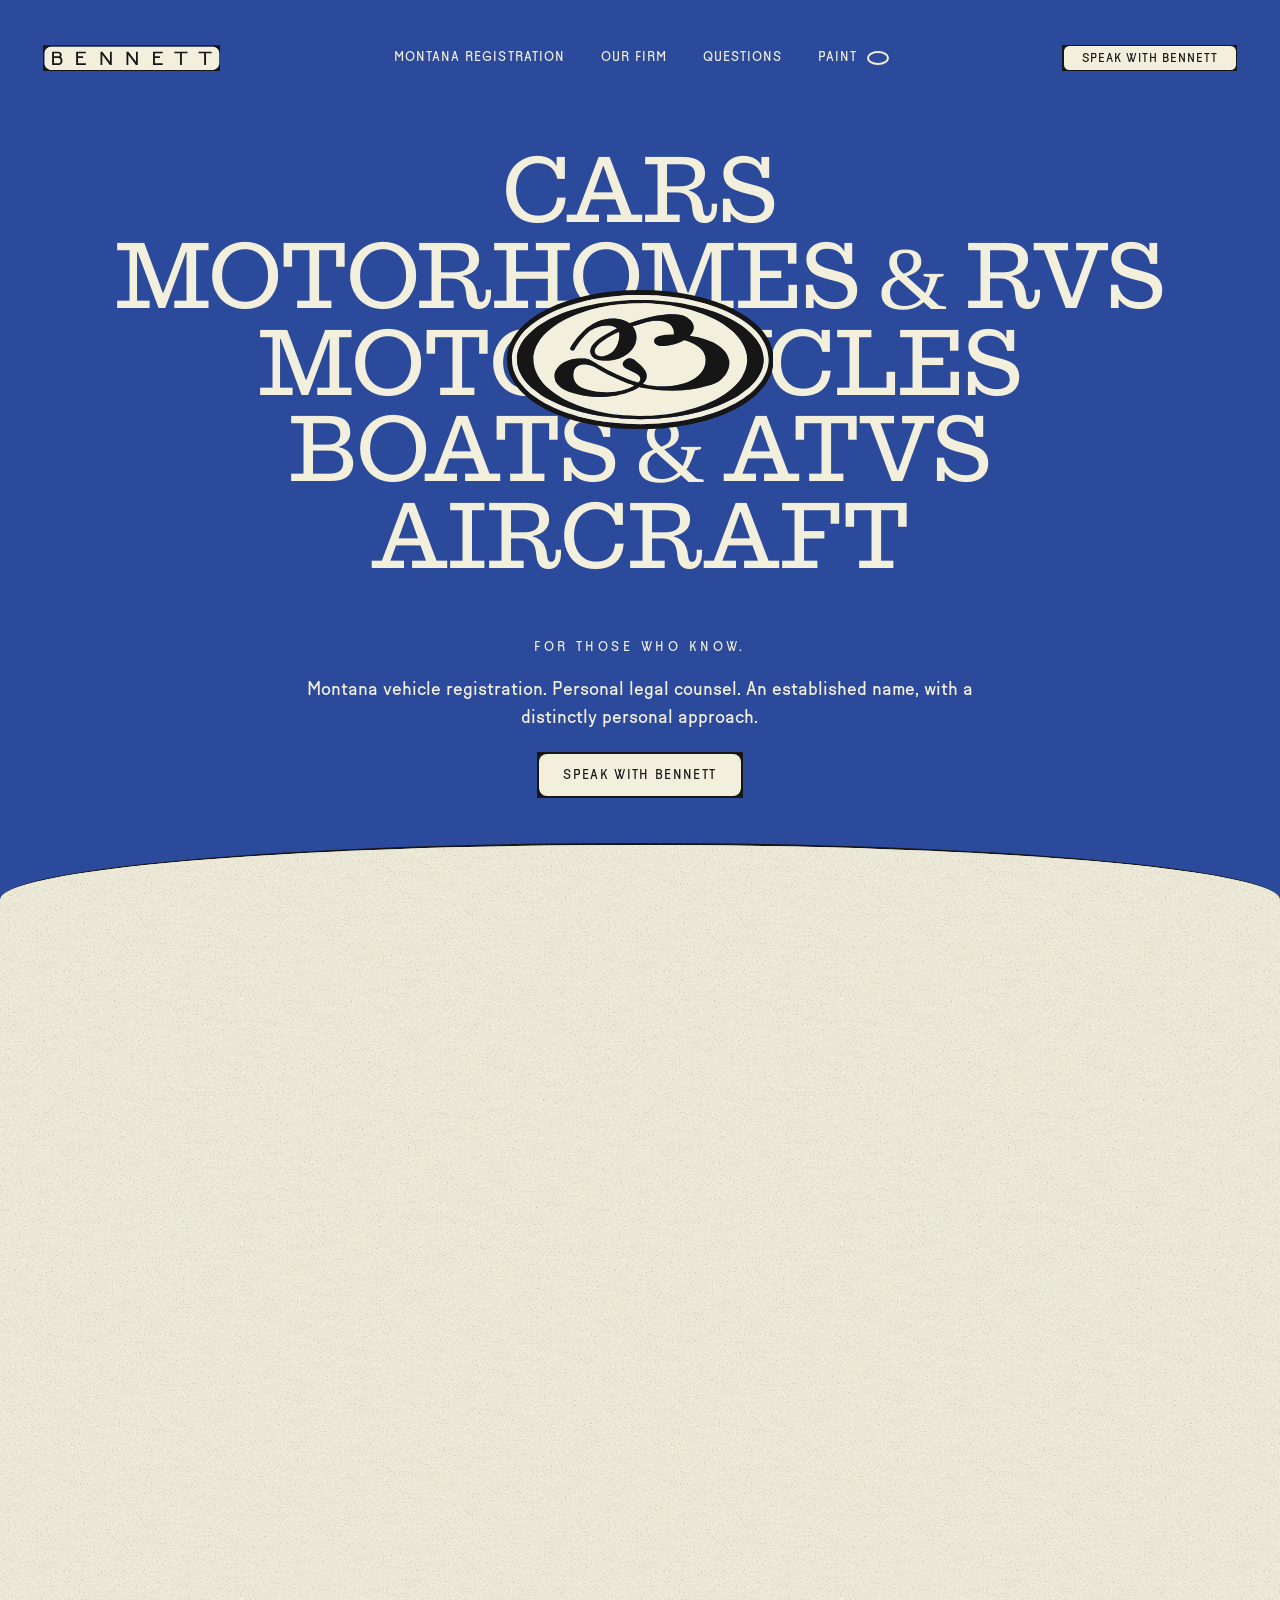
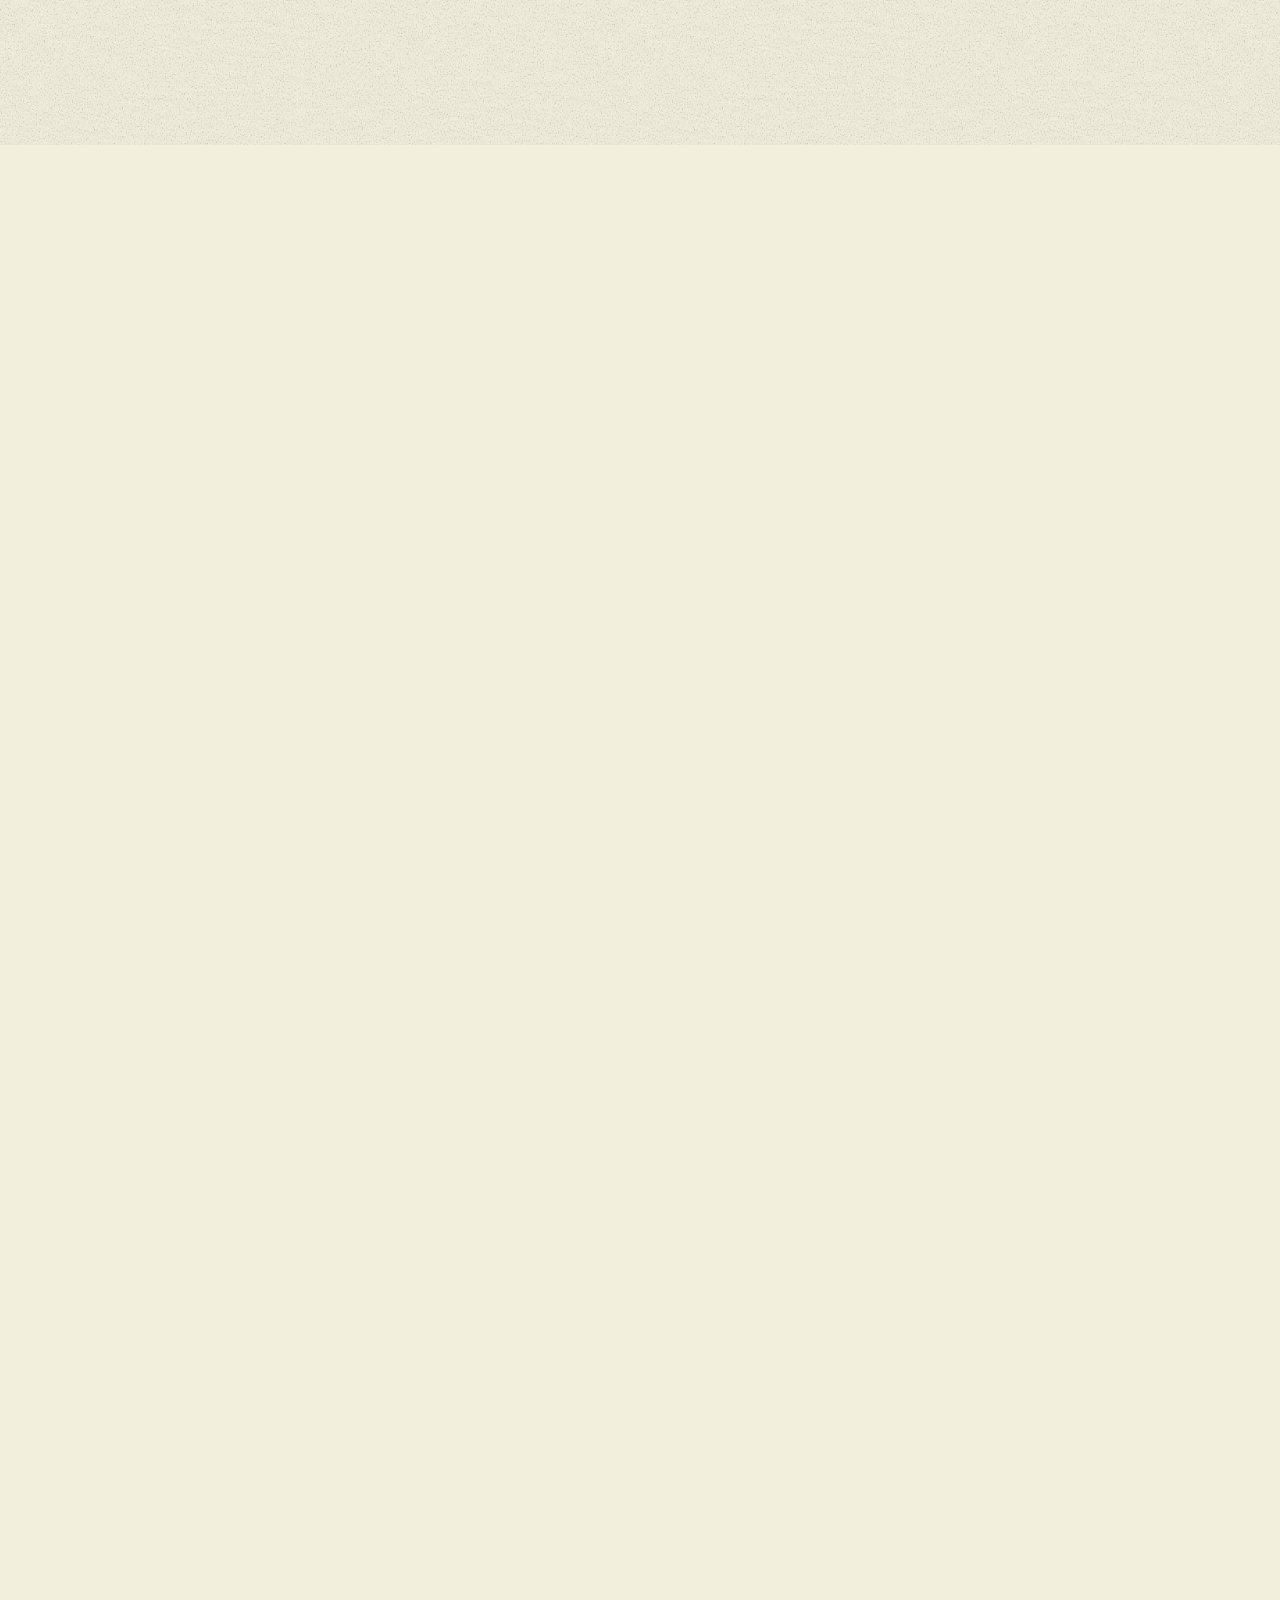
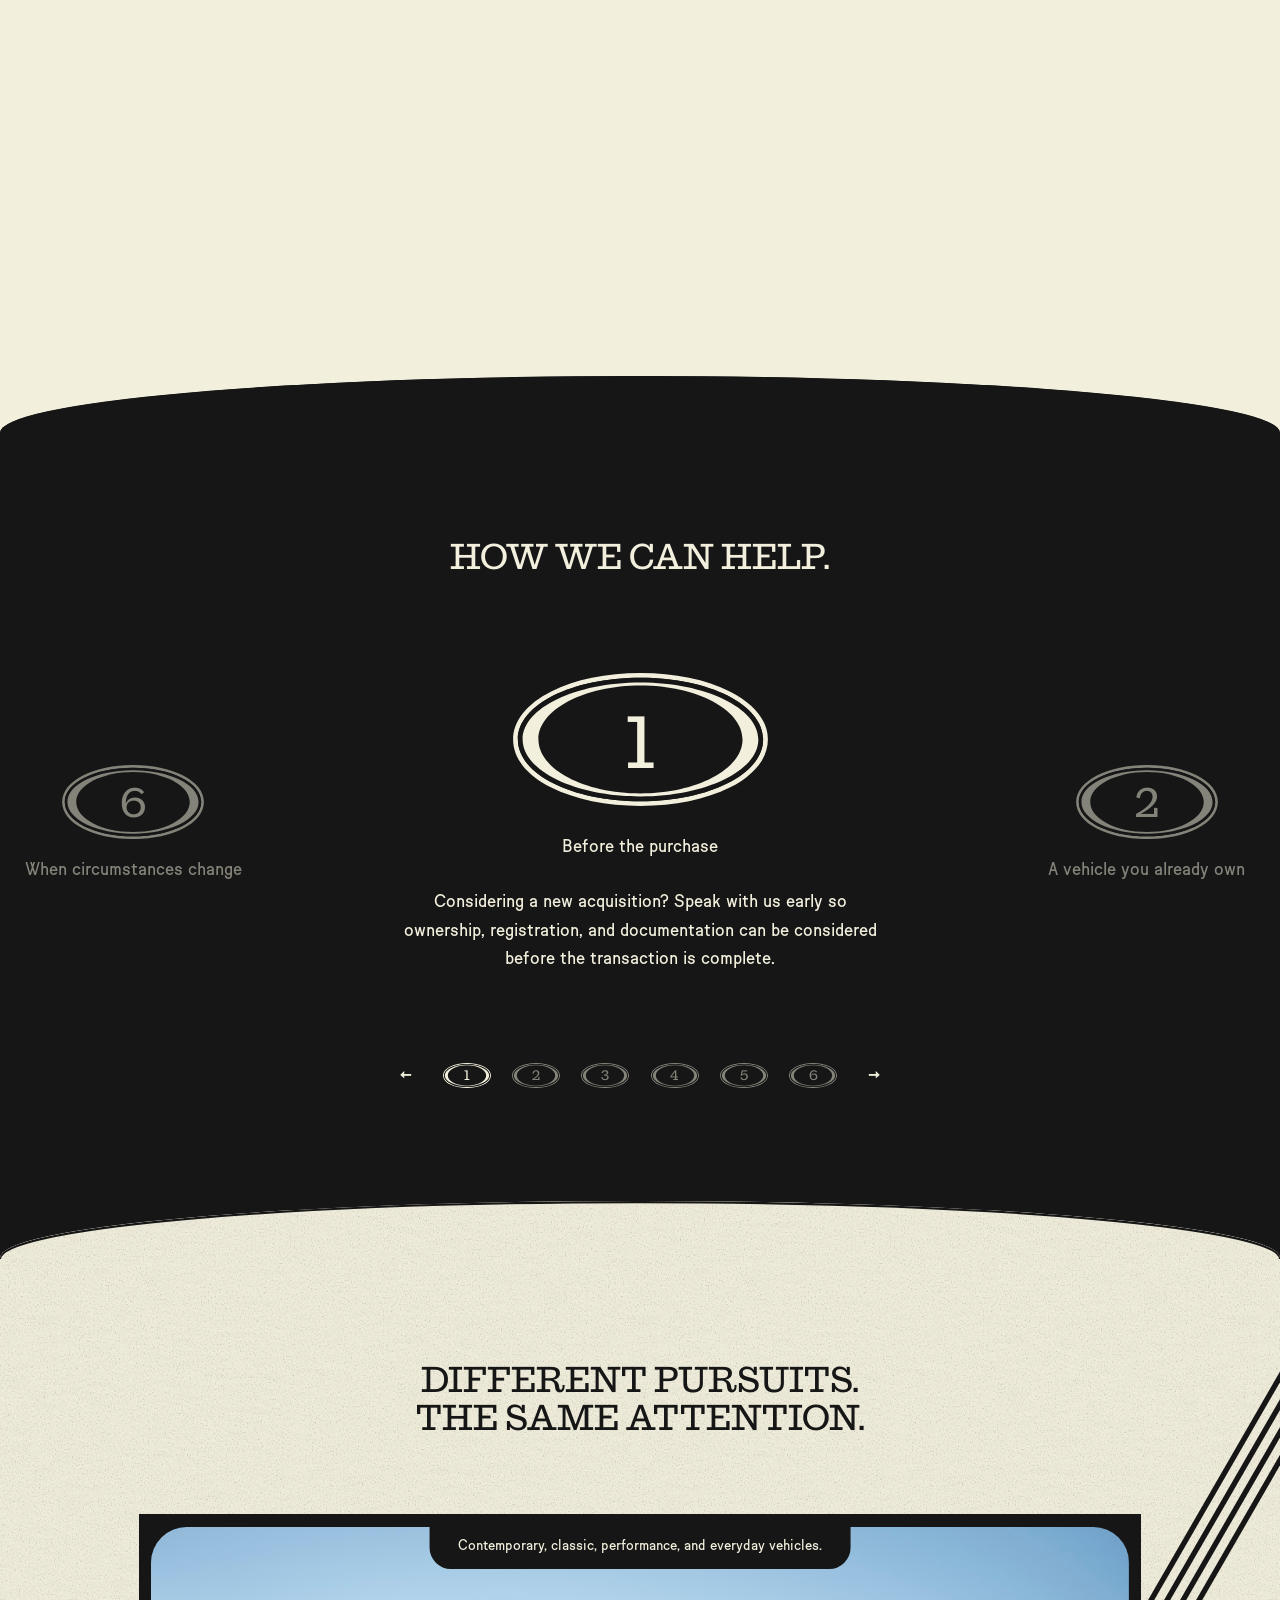
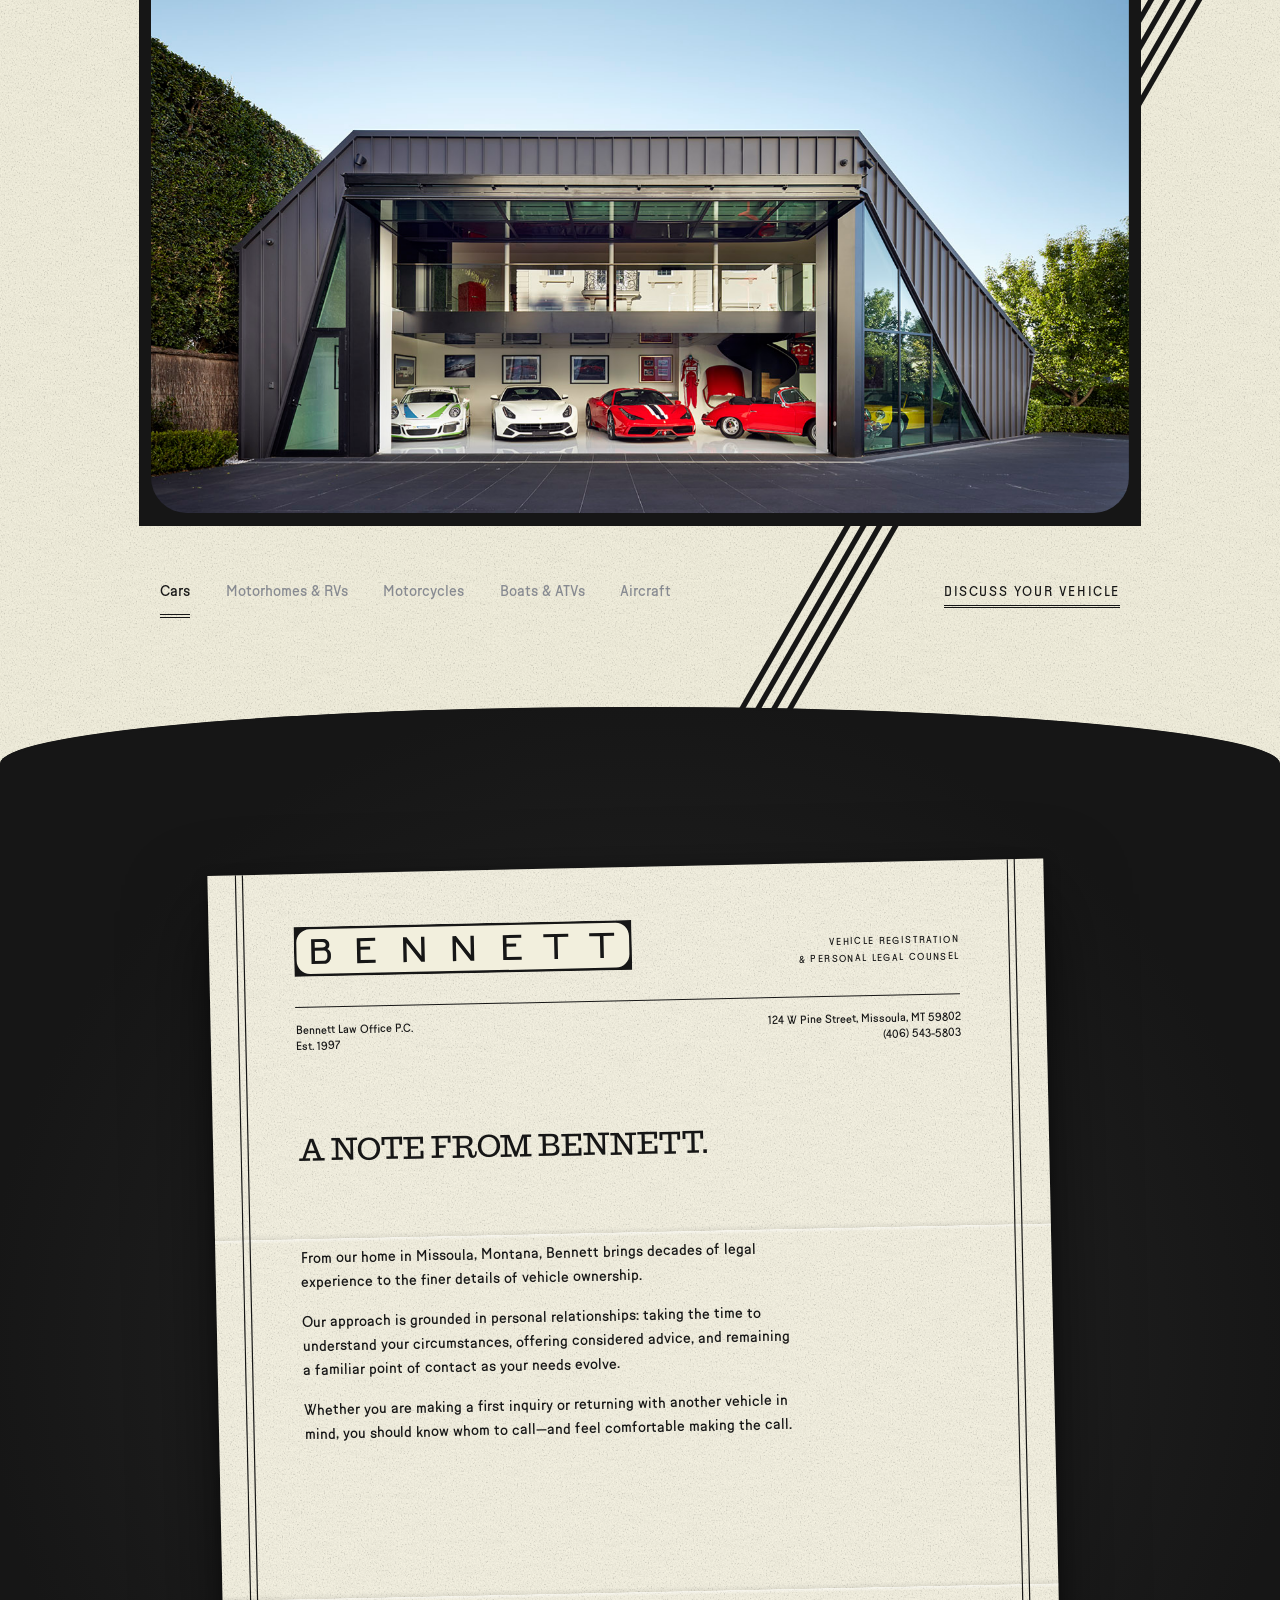
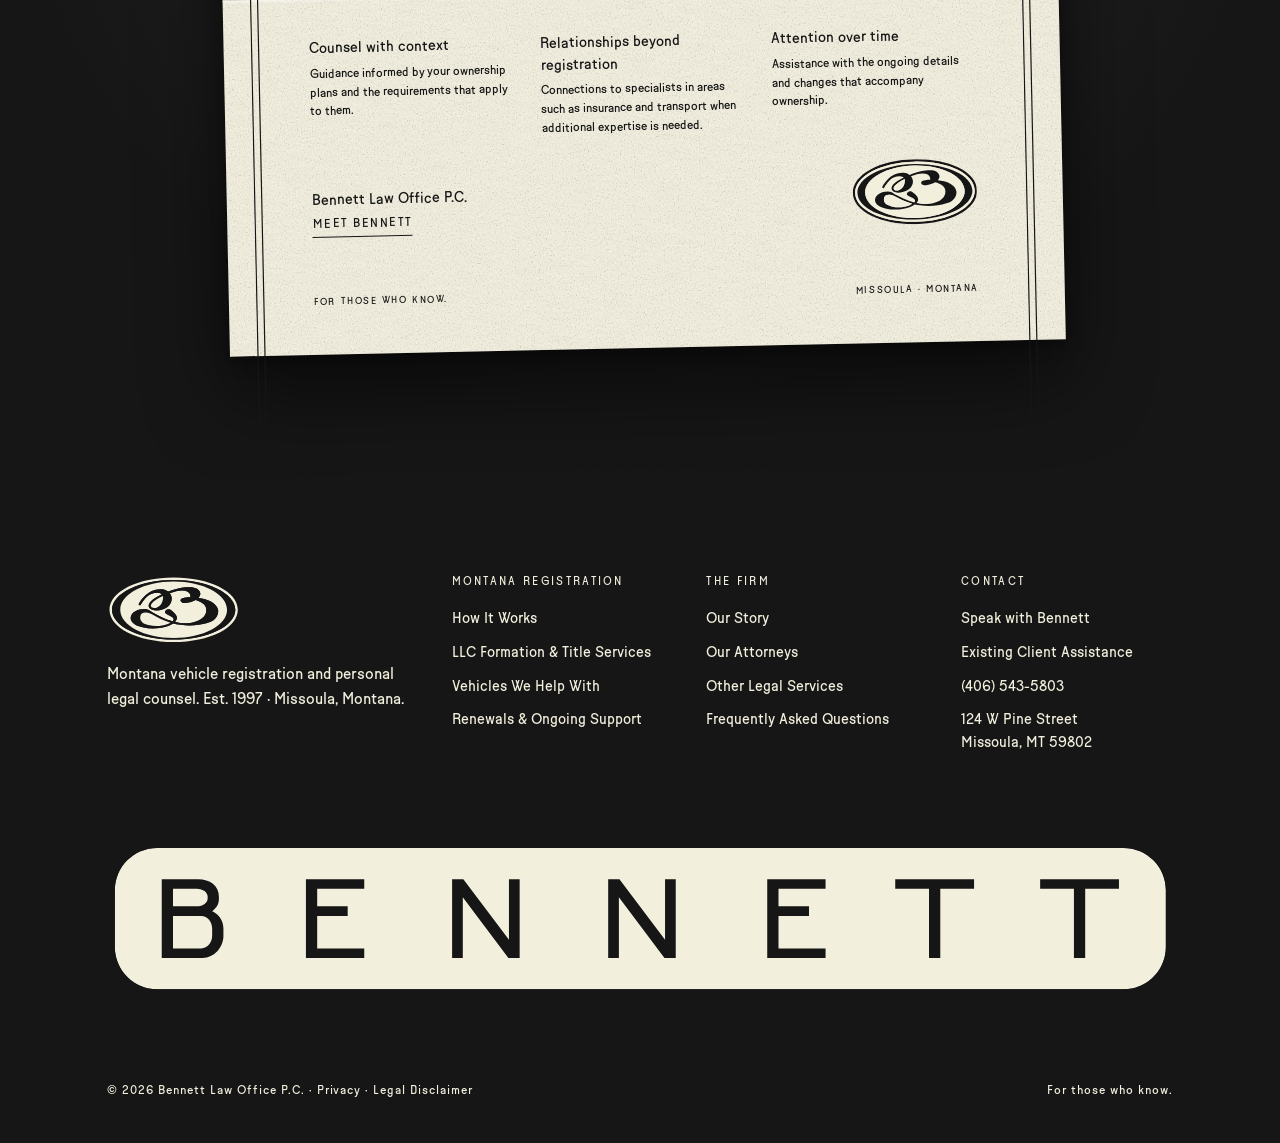
==== commit 772c2098: "Remove hero vehicle fading and clipping while retaining parallax" ====
--- a/preview/index.html
+++ b/preview/index.html
@@ -1,3 +1,3 @@
 <!DOCTYPE html>
 
-<html lang="en"><head><meta charset="utf-8"/><meta content="width=device-width, initial-scale=1" name="viewport"/><meta content="noindex,nofollow" name="robots"/><title>Bennett — For those who know</title><meta content="website" property="og:type"/><meta content="Bennett" property="og:site_name"/><meta content="Bennett — For those who know" property="og:title"/><meta content="Montana vehicle registration. Personal legal counsel. An established name, with a distinctly personal approach." property="og:description"/><meta content="https://swim-lang.github.io/Bennett-Blue-Website/preview/" property="og:url"/><meta content="https://swim-lang.github.io/Bennett-Blue-Website/preview/assets/round-two/bennett-share.png" property="og:image"/><meta content="1200" property="og:image:width"/><meta content="630" property="og:image:height"/><meta content="Bennett wordmark on a deep blue background" property="og:image:alt"/><meta content="summary_large_image" name="twitter:card"/><meta content="Bennett — For those who know" name="twitter:title"/><meta content="Montana vehicle registration and personal legal counsel." name="twitter:description"/><meta content="https://swim-lang.github.io/Bennett-Blue-Website/preview/assets/round-two/bennett-share.png" name="twitter:image"/><meta content="Montana vehicle registration and personal legal counsel. Bennett Law Office, Missoula, Montana." name="description"/><link href="assets/svg/logo.svg" rel="icon" type="image/svg+xml"/><link as="font" crossorigin="" href="assets/fonts/successor-light.otf" rel="preload" type="font/otf"/><link as="font" crossorigin="" href="assets/fonts/malamocco-regular.otf" rel="preload" type="font/otf"/><link href="css/paper.css" rel="stylesheet"/><link href="css/round-two.css?v=curve2" rel="stylesheet"/><link href="css/paint.css?v=plain-chips1" rel="stylesheet"/><script src="js/paint.js?v=olive1"></script><script>if(!matchMedia('(prefers-reduced-motion: reduce)').matches&&(!location.hash||location.hash==='#hero')){document.documentElement.classList.add('opening-pending');setTimeout(()=>document.documentElement.classList.remove('opening-pending'),4500);}</script></head><body><a class="skip-link" href="#montana">Skip to content</a><div class="p0 page" id="page"><section class="p1 hero" id="hero"><header class="p2 site-header"><a aria-label="Bennett home" href="#hero"><svg class="p3" height="442" id="_18Y-0__t6kjsu0" version="1.1" viewBox="0 0 3000 442" width="3000" xmlns="http://www.w3.org/2000/svg"><path d="M2978.013,140.967v160.065c0,65.565-53.121,118.73-118.73,118.73H140.717c-65.565,0-118.73-53.165-118.73-118.73v-160.065c0-65.61,53.165-118.73,118.73-118.73h2718.566c65.609,0,118.73,53.12,118.73,118.73Z" fill="#F2EFDD"></path><path d="M0,.25v441.499h3000V.25H0ZM2978.013,301.033c0,65.565-53.121,118.73-118.73,118.73H140.717c-65.565,0-118.73-53.165-118.73-118.73v-160.065c0-65.61,53.165-118.73,118.73-118.73h2718.566c65.609,0,118.73,53.12,118.73,118.73v160.065Z" fill="#161616"></path><g><path d="M559.461,110.168h164.02v26.914h-132.356v49.538h85.741v26.915h-85.741v91.367h132.356v26.914h-164.02V110.168Z" fill="#161616"></path><path d="M970.578,331.816V110.168h31.664l128.239,170.669V110.168h30.081v221.648h-31.664l-128.239-170.67v170.67h-30.081Z" fill="#161616"></path><path d="M1409.559,331.816V110.168h31.664l128.239,170.669V110.168h30.081v221.648h-31.664l-128.239-170.67v170.67h-30.081Z" fill="#161616"></path><path d="M1856.9,110.168h164.019v26.914h-132.356v49.538h85.743v26.915h-85.743v91.367h132.356v26.914h-164.019V110.168Z" fill="#161616"></path><path d="M2311.91,137.082h-94.993v-26.914h221.648v26.914h-94.991v194.734h-31.664v-194.734Z" fill="#161616"></path><path d="M2719.454,137.082h-94.993v-26.914h221.648v26.914h-94.991v194.734h-31.664v-194.734Z" fill="#161616"></path><path d="M153.897,110.168h102.592c32.613,0,58.261,17.063,58.261,49.361v5.066c0,15.832-5.383,25.033-18.683,35.483,21.532,10.765,31.349,28.937,31.349,48.886v20.51c0,32.297-25.648,62.343-58.262,62.343h-115.257V110.168ZM283.086,164.384v-5.066c0-11.961-12.666-22.236-30.713-22.236h-66.811v49.538h66.811c18.047,0,30.713-10.275,30.713-22.236ZM295.752,269.474v-20.51c0-18.365-12.666-35.428-30.714-35.428h-79.477v91.367h79.477c18.048,0,30.714-17.063,30.714-35.428Z" fill="#161616"></path></g></svg></a><nav aria-label="Main navigation" class="p4 desktop-nav"><a class="p5" href="#montana">Montana Registration</a><a class="p6" href="our-firm.html">Our Firm</a><a class="p7" href="#questions">Questions</a></nav><a class="p9 header-cta" href="#contact"><div class="p10"><div class="p11">Speak with Bennett</div></div></a><button aria-controls="mobile-menu" aria-expanded="false" class="menu-toggle">Menu <span aria-hidden="true" class="menu-bars"></span></button></header><div class="p12 billboard"><h1 aria-label="Cars, Motorhomes and RVs, Motorcycles, Boats and ATVs, Aircraft" class="p13 vehicle-list"><span aria-hidden="true" class="vehicle-track"><span class="vehicle-line">Cars</span><span class="vehicle-line">Motorhomes &amp; RVs</span><span class="vehicle-line">Motorcycles</span><span class="vehicle-line">Boats &amp; ATVs</span><span class="vehicle-line">Aircraft</span><span class="vehicle-line">Cars</span><span class="vehicle-line">Motorhomes &amp; RVs</span><span class="vehicle-line">Motorcycles</span><span class="vehicle-line">Boats &amp; ATVs</span><span class="vehicle-line">Aircraft</span></span></h1><div class="p14 hero-seal"><svg class="p15" height="1566" id="_19K-0__qcyb0t0" version="1.1" viewBox="0 0 3000 1566" width="3000" xmlns="http://www.w3.org/2000/svg"><path d="M2550.741,216.745C2273.419,77.203,1900.081.311,1500.002.311S726.581,77.203,449.259,216.745C159.64,362.529,0,563.545,0,782.905s159.64,420.571,449.259,566.35c277.322,139.542,650.665,216.434,1050.744,216.434s773.417-76.892,1050.739-216.434c289.815-145.779,449.259-346.99,449.259-566.35s-159.444-420.376-449.259-566.16ZM1500.002,1509.485c-809.524,0-1443.794-319.089-1443.794-726.581S690.479,56.52,1500.002,56.52s1443.794,319.084,1443.794,726.385-634.27,726.581-1443.794,726.581Z" fill="#161616"></path><path d="M1500.002,56.52C690.479,56.52,56.209,375.603,56.209,782.905s634.27,726.581,1443.794,726.581,1443.794-319.089,1443.794-726.581S2309.526,56.52,1500.002,56.52ZM1500.002,1453.277c-765.031,0-1387.59-300.74-1387.59-670.372S734.971,112.723,1500.002,112.723s1387.585,300.545,1387.585,670.181-622.559,670.372-1387.585,670.372Z" fill="#F2EFDD"></path><path d="M1500.002,112.723C734.971,112.723,112.412,413.268,112.412,782.905s622.559,670.372,1387.59,670.372,1387.585-300.74,1387.585-670.372S2265.029,112.723,1500.002,112.723ZM1500.002,1417.761c-662.572,0-1201.602-284.74-1201.602-634.856S837.43,147.853,1500.002,147.853s1201.407,285.126,1201.407,635.052-538.839,634.856-1201.407,634.856Z" fill="#161616"></path><path d="M1500.002,147.853c-662.572,0-1201.602,285.126-1201.602,635.052s539.03,634.856,1201.602,634.856,1201.407-284.74,1201.407-634.856S2162.57,147.853,1500.002,147.853ZM2387.199,1022.562c-24.981,18.149-69.869,37.079-133.296,55.813-185.011,54.45-389.148,69.673-590.359,43.52-77.869-9.953-136.807-20.297-175.253-30.446-69.869,48.79-176.23,84.897-299.963,101.678-49.957,6.833-100.701,10.149-150.858,10.149-80.99,0-161.007-8.781-235.359-26.344-28.107-6.246-55.427-13.856-81.576-22.637-95.827-32.009-148.519-78.264-172.133-125.491-16.591-33.176-18.539-66.939-10.93-96.408,11.907-46.055,47.423-87.822,100.506-117.682,55.623-31.423,127.049-48.204,206.481-48.204,69.869,1.758,101.482,21.86,149.3,52.302,15.609,10.149,33.562,21.47,55.032,33.567,102.654,57.767,242.587,136.421,427.399,189.89,6.833-6.046,16.591-16.39,18.153-18.539,12.683-24.004,3.707-53.083-22.832-71.818-24.004-17.172-52.697-30.837-80.408-44.106-45.474-21.855-81.38-39.032-87.627-67.72-3.121-14.832,2.54-29.274,16.976-43.325,22.056-20.883,46.255-30.251,71.627-27.325,18.539,1.954,35.911,10.539,51.716,25.176,13.856,10.539,27.516,21.665,40.009,33.372,39.032,36.107,87.822,80.994,89.385,135.64.972,31.027-12.688,60.887-41.962,91.529l-1.558,1.563c21.855,5.07,51.716,11.121,87.622,17.367,126.273,22.637,253.708,15.028,368.66-21.47,139.928-44.497,222.09-116.315,244.145-213.504,15.418-67.72.391-126.073-44.302-173.3-50.939-53.864-132.319-84.506-192.621-101.096-56.795,33.767-138.956,57.571-226.388,65.381-42.348,3.902-76.892-5.465-97.189-26.153-11.125-11.316-16.004-23.223-14.832-35.906,4.488-52.306,118.268-64.208,185.597-66.748,10.344-.195,21.47-.195,33.176,0,7.419-24.59,3.707-51.716-10.735-80.403-23.028-45.474-77.673-70.455-162.37-74.162-48.009-2.149-97.389,3.902-146.179,17.953-43.52,12.493-101.678,29.665-141.682,43.716,20.097,24.786,33.567,53.278,40.004,84.897,20.102,96.408-31.418,219.36-191.253,276.15-126.073,45.474-257.615,33.372-306.014-27.907-15.609-19.711-21.465-41.958-17.367-66.353,8.195-48.595,54.836-101.482,134.854-152.812,48.985-31.613,104.217-61.669,164.133-89.971-4.879-4.879-10.735-9.172-16.981-13.074-22.637-13.465-54.841-19.907-95.045-19.516-80.013.977-158.272,30.251-215.067,80.213-76.892,67.72-127.045,147.147-150.077,188.523-5.46,9.758-20.297,14.832-32.2,10.735-7.023-2.344-12.493-7.223-14.832-13.27-2.149-5.465-1.758-11.125,1.172-16.2,46.25-83.334,220.923-353.046,519.123-327.479,55.818,4.293,105.389,22.246,143.835,51.52,139.147-51.716,276.54-84.501,391.492-95.822,115.729-11.707,208.625-2.339,257.415,30.641,15.028,10.344,27.907,21.269,38.251,32.59,36.888,39.227,46.055,83.529,25.762,127.831-7.419,16.004-18.539,31.814-33.376,47.032,54.45,8.005,104.999,18.735,150.863,31.814,177.593,51.716,279.661,140.71,295.275,257.806l.195,1.949c0,85.287-40.009,159.449-115.533,214.876Z" fill="#F2EFDD"></path><path d="M2502.537,805.737c-15.614-117.096-117.682-206.09-295.275-257.806-45.865-13.079-96.413-23.809-150.863-31.814,14.837-15.218,25.958-31.027,33.376-47.032,20.293-44.302,11.125-88.603-25.762-127.831-10.344-11.321-23.223-22.246-38.251-32.59-48.79-32.981-141.686-42.348-257.415-30.641-114.952,11.321-252.345,44.106-391.492,95.822-38.446-29.274-88.017-47.227-143.835-51.52-298.2-25.567-472.872,244.145-519.123,327.479-2.93,5.074-3.321,10.735-1.172,16.2,2.339,6.046,7.809,10.925,14.832,13.27,11.902,4.098,26.739-.977,32.2-10.735,23.032-41.376,73.185-120.803,150.077-188.523,56.795-49.962,135.054-79.236,215.067-80.213,40.204-.391,72.408,6.051,95.045,19.516,6.246,3.902,12.102,8.195,16.981,13.074-59.915,28.302-115.147,58.357-164.133,89.971-80.018,51.33-126.659,104.217-134.854,152.812-4.098,24.395,1.758,46.641,17.367,66.353,48.399,61.278,179.942,73.38,306.014,27.907,159.835-56.79,211.355-179.742,191.253-276.15-6.437-31.618-19.907-60.111-40.004-84.897,40.004-14.051,98.161-31.223,141.682-43.716,48.79-14.051,98.171-20.102,146.179-17.953,84.696,3.707,139.342,28.688,162.37,74.162,14.442,28.688,18.153,55.813,10.735,80.403-11.707-.195-22.832-.195-33.176,0-67.329,2.54-181.109,14.442-185.597,66.748-1.172,12.683,3.707,24.59,14.832,35.906,20.297,20.688,54.841,30.055,97.189,26.153,87.431-7.809,169.593-31.613,226.388-65.381,60.301,16.591,141.682,47.232,192.621,101.096,44.692,47.227,59.72,105.58,44.302,173.3-22.056,97.189-104.217,169.007-244.145,213.504-114.952,36.497-242.387,44.106-368.66,21.47-35.906-6.246-65.766-12.298-87.622-17.367l1.558-1.563c29.274-30.641,42.934-60.502,41.962-91.529-1.563-54.646-50.353-99.534-89.385-135.64-12.493-11.707-26.153-22.832-40.009-33.372-15.804-14.637-33.176-23.223-51.716-25.176-25.372-2.925-49.571,6.442-71.627,27.325-14.437,14.051-20.097,28.493-16.976,43.325,6.246,28.688,42.153,45.865,87.627,67.72,27.711,13.27,56.404,26.935,80.408,44.106,26.539,18.735,35.516,47.813,22.832,71.818-1.563,2.149-11.321,12.493-18.153,18.539-184.811-53.469-324.744-132.124-427.399-189.89-21.47-12.097-39.423-23.418-55.032-33.567-47.818-30.441-79.431-50.543-149.3-52.302-79.431,0-150.858,16.781-206.481,48.204-53.083,29.86-88.599,71.627-100.506,117.682-7.609,29.469-5.66,63.232,10.93,96.408,23.614,47.227,76.306,93.482,172.133,125.491,26.148,8.781,53.469,16.39,81.576,22.637,74.352,17.563,154.37,26.344,235.359,26.344,50.157,0,100.901-3.316,150.858-10.149,123.733-16.781,230.094-52.888,299.963-101.678,38.446,10.149,97.385,20.493,175.253,30.446,201.211,26.153,405.348,10.93,590.359-43.52,63.427-18.735,108.315-37.665,133.296-55.813,75.524-55.427,115.533-129.589,115.533-214.876l-.195-1.949ZM1259.955,537.587c-13.079,84.31-48.595,144.417-105.389,179.156-18.735,11.321-39.813,19.907-62.646,25.176-30.446,6.833-62.255,1.758-83.138-13.66-4.488-3.316-8.391-7.028-11.511-10.93-8.391-10.735-11.516-23.028-9.172-36.883,6.046-35.716,46.837-79.627,115.143-123.538,46.055-29.469,98.166-57.962,155.347-84.897,4.879,18.153,5.27,40.204,1.367,65.576ZM1350.897,1110.384c-128.998,46.641-278.494,51.911-421.348,14.828-57.185-15.028-98.947-32.395-124.319-51.911-38.446-29.469-57.962-66.743-57.962-110.068,0-54.45,18.344-91.143,54.45-108.705,17.563-8.586,39.618-12.879,65.962-12.879,5.27,0,10.539.191,16.2.581,39.227,2.344,78.455,13.86,113.584,33.181l23.418,13.074c98.947,55.813,233.411,131.342,408.859,185.988-23.028,13.074-49.376,25.176-78.845,35.911Z" fill="#161616"></path><path d="M1259.955,537.587c-13.079,84.31-48.595,144.417-105.389,179.156-18.735,11.321-39.813,19.907-62.646,25.176-30.446,6.833-62.255,1.758-83.138-13.66-4.488-3.316-8.391-7.028-11.511-10.93-8.391-10.735-11.516-23.028-9.172-36.883,6.046-35.716,46.837-79.627,115.143-123.538,46.055-29.469,98.166-57.962,155.347-84.897,4.879,18.153,5.27,40.204,1.367,65.576Z" fill="#F2EFDD"></path><path d="M1429.743,1074.473c-23.028,13.074-49.376,25.176-78.845,35.911-128.998,46.641-278.494,51.911-421.348,14.828-57.185-15.028-98.947-32.395-124.319-51.911-38.446-29.469-57.962-66.743-57.962-110.068,0-54.45,18.344-91.143,54.45-108.705,17.563-8.586,39.618-12.879,65.962-12.879,5.27,0,10.539.191,16.2.581,39.227,2.344,78.455,13.86,113.584,33.181l23.418,13.074c98.947,55.813,233.411,131.342,408.859,185.988Z" fill="#F2EFDD"></path></svg></div><button aria-label="Pause vehicle animation" aria-pressed="false" class="motion-toggle">Ⅱ</button></div><div class="p16 hero-below"><div class="p17">For those who know.</div><div class="p18">Montana vehicle registration. Personal legal counsel. An established name, with a distinctly personal approach.</div><a class="p19 hero-cta" href="#contact"><div class="p20"><div class="p21">Speak with Bennett</div></div></a></div></section><section class="p22 montana" id="montana"><h2 class="p23 adv-title reveal-left">A Montana advantage.</h2><h2 class="p24 company-title reveal-right">In good company.</h2><div class="p25 adv-intro reveal-left">Montana’s lack of a general sales tax makes it a compelling place to explore vehicle ownership. Whether a Montana LLC is appropriate for you deserves a closer look.</div><a class="p27 adv-link reveal-left" href="#questions"><div class="p28">Understand the Montana approach</div></a><div aria-label="Bennett office at 124 W Pine Street" class="p30 office reveal-right" role="img"></div><div class="p31 company-body reveal-right">We consider your circumstances, explain the relevant requirements, and help you understand the next steps. When the arrangement is right, we attend to the entity formation, title work, and registration.</div><a class="p32 company-cta reveal-right" href="#contact"><div class="p33"><div class="p34">Speak with Bennett</div></div></a><div class="p35 company-address reveal-right">124 W Pine Street, Missoula · (406) 543-5803</div><svg class="p36 center-stripes" height="1340" preserveaspectratio="none" viewBox="0 0 28 1340" width="28" xmlns="http://www.w3.org/2000/svg"><g><rect fill="#161616" height="1340" width="4" x="0" y="0"></rect><rect fill="#161616" height="1340" width="4" x="8" y="0"></rect><rect fill="#161616" height="1340" width="4" x="16" y="0"></rect><rect fill="#161616" height="1340" width="4" x="24" y="0"></rect></g></svg></section><section class="p37 situations" id="situations"><div class="p38 situations-heading"><h2 class="p39">Whatever brings you here, begin with a conversation.</h2><div class="p40">A forthcoming purchase. A financing question. A change in plans. Good advice starts with the particulars.</div></div><div aria-label="Six ways Bennett can help. Scroll horizontally or use arrow keys." class="p41 cards-track" tabindex="0"><article class="p42 situation-card" id="situation-0"><div class="p43"><h3 class="p44">Before the purchase</h3><div class="p45">Considering a new acquisition? Speak with us early so ownership, registration, and documentation can be considered before the transaction is complete.</div></div><svg class="p46" height="280" viewBox="0 0 10 280" width="10" xmlns="http://www.w3.org/2000/svg"><path d="M1 0V280 M9 0V280" fill="#000000" stroke="#161616" stroke-width="1.5"></path></svg></article><article class="p47 situation-card" id="situation-1"><div class="p48"><h3 class="p49">A vehicle you already own</h3><div class="p50">You do not have to be buying something new to explore Montana registration. We can review your current ownership and advise on the available next steps.</div></div><svg class="p51" height="280" viewBox="0 0 10 280" width="10" xmlns="http://www.w3.org/2000/svg"><path d="M1 0V280 M9 0V280" fill="#000000" stroke="#F2EFDD" stroke-width="1.5"></path></svg></article><article class="p52 situation-card" id="situation-2"><div class="p53"><h3 class="p54">Financing to account for</h3><div class="p55">A financed vehicle brings additional requirements. We help you understand the lender permissions and documentation involved in ownership through an LLC.</div></div><svg class="p56" height="280" viewBox="0 0 10 280" width="10" xmlns="http://www.w3.org/2000/svg"><path d="M1 0V280 M9 0V280" fill="#000000" stroke="#161616" stroke-width="1.5"></path></svg></article><article class="p57 situation-card" id="situation-3"><div class="p58"><h3 class="p59">Another vehicle in mind</h3><div class="p60">When you add a vehicle, we can review how it fits within your existing arrangement and help with the associated title and registration work.</div></div><svg class="p61" height="280" viewBox="0 0 10 280" width="10" xmlns="http://www.w3.org/2000/svg"><path d="M1 0V280 M9 0V280" fill="#000000" stroke="#F2EFDD" stroke-width="1.5"></path></svg></article><article class="p62 situation-card" id="situation-4"><div class="p63"><h3 class="p64">The details that come around again</h3><div class="p65">Registration renewals and ongoing LLC requirements deserve consistent attention. We help you keep up with the obligations associated with your arrangement.</div></div><svg class="p66" height="280" viewBox="0 0 10 280" width="10" xmlns="http://www.w3.org/2000/svg"><path d="M1 0V280 M9 0V280" fill="#000000" stroke="#161616" stroke-width="1.5"></path></svg></article><article class="p67 situation-card" id="situation-5"><div class="p68"><h3 class="p69">When circumstances change</h3><div class="p70">A move, a sale, or a different approach to ownership may call for changes. We can assist with registration transitions and winding up an entity when it is no longer needed.</div></div><svg class="p71" height="280" viewBox="0 0 10 280" width="10" xmlns="http://www.w3.org/2000/svg"><path d="M1 0V280 M9 0V280" fill="#000000" stroke="#F2EFDD" stroke-width="1.5"></path></svg></article></div><div class="p72 cards-indicator"><div class="p73"><div class="p74 cards-progress"></div></div><button aria-label="Next situation" class="p75 next-card">Scroll</button></div></section><section class="p76 vehicles" id="vehicles"><h2 class="p77 gallery-heading"><div class="p78">Different pursuits.</div><div class="p79">The same attention.</div></h2><div class="p80 gallery-intro">The car you have been looking for. The motorhome for what comes next. The motorcycle you make time to ride.</div><button aria-label="Enlarge Cars photograph" class="p81 gallery-photo" id="vehicle-panel" role="tabpanel" type="button"><div aria-label="Modern private garage by Architects Ink" class="p82 gallery-image" role="img"></div></button><div aria-live="polite" class="p83 gallery-tooltip"><div class="p84">Cars</div><div class="p85">Contemporary, classic, performance, and everyday vehicles.</div></div><div class="p86 gallery-switcher"><div aria-label="Vehicle categories" class="p87 vehicle-tabs" role="tablist"><button aria-controls="vehicle-panel" aria-selected="true" class="p88" data-vehicle="0" role="tab" tabindex="0" type="button"><div class="p89">Cars</div></button><button aria-controls="vehicle-panel" aria-selected="false" class="p90" data-vehicle="1" role="tab" tabindex="-1" type="button"><div class="p91">Motorhomes &amp; RVs</div></button><button aria-controls="vehicle-panel" aria-selected="false" class="p92" data-vehicle="2" role="tab" tabindex="-1" type="button"><div class="p93">Motorcycles</div></button><button aria-controls="vehicle-panel" aria-selected="false" class="p94" data-vehicle="3" role="tab" tabindex="-1" type="button"><div class="p95">Boats &amp; ATVs</div></button><button aria-controls="vehicle-panel" aria-selected="false" class="p96" data-vehicle="4" role="tab" tabindex="-1" type="button"><div class="p97">Aircraft</div></button></div><a class="p98" href="#contact"><div class="p99">Discuss your vehicle</div></a></div></section><section class="p100 firm" id="firm"><div class="p101 letter-sheet"><div class="p102 fold-one"></div><div class="p103 fold-two"></div><svg class="p104 rule-left" height="1216" viewBox="0 0 10 1216" width="10" xmlns="http://www.w3.org/2000/svg"><path d="M1 0V1216 M8 0V1216" fill="#000000" stroke="#161616" stroke-width="1.2"></path></svg><svg class="p105 rule-right" height="1216" viewBox="0 0 10 1216" width="10" xmlns="http://www.w3.org/2000/svg"><path d="M1 0V1216 M8 0V1216" fill="#000000" stroke="#161616" stroke-width="1.2"></path></svg><div class="p106 letter-lockup"><svg class="p107" height="442" id="_1ND-0__t6kjsu0" version="1.1" viewBox="0 0 3000 442" width="3000" xmlns="http://www.w3.org/2000/svg"><path d="M2978.013,140.967v160.065c0,65.565-53.121,118.73-118.73,118.73H140.717c-65.565,0-118.73-53.165-118.73-118.73v-160.065c0-65.61,53.165-118.73,118.73-118.73h2718.566c65.609,0,118.73,53.12,118.73,118.73Z" fill="#F2EFDD"></path><path d="M0,.25v441.499h3000V.25H0ZM2978.013,301.033c0,65.565-53.121,118.73-118.73,118.73H140.717c-65.565,0-118.73-53.165-118.73-118.73v-160.065c0-65.61,53.165-118.73,118.73-118.73h2718.566c65.609,0,118.73,53.12,118.73,118.73v160.065Z" fill="#161616"></path><g><path d="M559.461,110.168h164.02v26.914h-132.356v49.538h85.741v26.915h-85.741v91.367h132.356v26.914h-164.02V110.168Z" fill="#161616"></path><path d="M970.578,331.816V110.168h31.664l128.239,170.669V110.168h30.081v221.648h-31.664l-128.239-170.67v170.67h-30.081Z" fill="#161616"></path><path d="M1409.559,331.816V110.168h31.664l128.239,170.669V110.168h30.081v221.648h-31.664l-128.239-170.67v170.67h-30.081Z" fill="#161616"></path><path d="M1856.9,110.168h164.019v26.914h-132.356v49.538h85.743v26.915h-85.743v91.367h132.356v26.914h-164.019V110.168Z" fill="#161616"></path><path d="M2311.91,137.082h-94.993v-26.914h221.648v26.914h-94.991v194.734h-31.664v-194.734Z" fill="#161616"></path><path d="M2719.454,137.082h-94.993v-26.914h221.648v26.914h-94.991v194.734h-31.664v-194.734Z" fill="#161616"></path><path d="M153.897,110.168h102.592c32.613,0,58.261,17.063,58.261,49.361v5.066c0,15.832-5.383,25.033-18.683,35.483,21.532,10.765,31.349,28.937,31.349,48.886v20.51c0,32.297-25.648,62.343-58.262,62.343h-115.257V110.168ZM283.086,164.384v-5.066c0-11.961-12.666-22.236-30.713-22.236h-66.811v49.538h66.811c18.047,0,30.713-10.275,30.713-22.236ZM295.752,269.474v-20.51c0-18.365-12.666-35.428-30.714-35.428h-79.477v91.367h79.477c18.048,0,30.714-17.063,30.714-35.428Z" fill="#161616"></path></g></svg><div class="p108"><div class="p109">Vehicle Registration</div><div class="p110">&amp; Personal Legal Counsel</div></div></div><div class="p111 sender"><div class="p112">Bennett Law Office P.C.<br/>Est. 1997</div><div class="p113">124 W Pine Street, Missoula, MT 59802<br/>(406) 543-5803</div></div><h2 class="p114 letter-subject">A note from Bennett.</h2><div class="p115 letter-body"><div class="p116">From our home in Missoula, Montana, Bennett brings decades of legal experience to the finer details of vehicle ownership.</div><div class="p117">Our approach is grounded in personal relationships: taking the time to understand your circumstances, offering considered advice, and remaining a familiar point of contact as your needs evolve.</div><div class="p118">Whether you are making a first inquiry or returning with another vehicle in mind, you should know whom to call—and feel comfortable making the call.</div></div><div class="p119 letter-pillars"><div class="p120"><div class="p121">Counsel with context</div><div class="p122">Guidance informed by your ownership plans and the requirements that apply to them.</div></div><div class="p123"><div class="p124">Relationships beyond registration</div><div class="p125">Connections to specialists in areas such as insurance and transport when additional expertise is needed.</div></div><div class="p126"><div class="p127">Attention over time</div><div class="p128">Assistance with the ongoing details and changes that accompany ownership.</div></div></div><div class="p129 letter-signoff"><div class="p130">Bennett Law Office P.C.</div><a class="p131" href="our-firm.html"><div class="p132">Meet Bennett</div></a></div><div class="p133 letter-seal"><svg class="p134" height="1566" id="_1MF-0__qcyb0t0" version="1.1" viewBox="0 0 3000 1566" width="3000" xmlns="http://www.w3.org/2000/svg"><path d="M2550.741,216.745C2273.419,77.203,1900.081.311,1500.002.311S726.581,77.203,449.259,216.745C159.64,362.529,0,563.545,0,782.905s159.64,420.571,449.259,566.35c277.322,139.542,650.665,216.434,1050.744,216.434s773.417-76.892,1050.739-216.434c289.815-145.779,449.259-346.99,449.259-566.35s-159.444-420.376-449.259-566.16ZM1500.002,1509.485c-809.524,0-1443.794-319.089-1443.794-726.581S690.479,56.52,1500.002,56.52s1443.794,319.084,1443.794,726.385-634.27,726.581-1443.794,726.581Z" fill="#161616"></path><path d="M1500.002,56.52C690.479,56.52,56.209,375.603,56.209,782.905s634.27,726.581,1443.794,726.581,1443.794-319.089,1443.794-726.581S2309.526,56.52,1500.002,56.52ZM1500.002,1453.277c-765.031,0-1387.59-300.74-1387.59-670.372S734.971,112.723,1500.002,112.723s1387.585,300.545,1387.585,670.181-622.559,670.372-1387.585,670.372Z" fill="#F2EFDD"></path><path d="M1500.002,112.723C734.971,112.723,112.412,413.268,112.412,782.905s622.559,670.372,1387.59,670.372,1387.585-300.74,1387.585-670.372S2265.029,112.723,1500.002,112.723ZM1500.002,1417.761c-662.572,0-1201.602-284.74-1201.602-634.856S837.43,147.853,1500.002,147.853s1201.407,285.126,1201.407,635.052-538.839,634.856-1201.407,634.856Z" fill="#161616"></path><path d="M1500.002,147.853c-662.572,0-1201.602,285.126-1201.602,635.052s539.03,634.856,1201.602,634.856,1201.407-284.74,1201.407-634.856S2162.57,147.853,1500.002,147.853ZM2387.199,1022.562c-24.981,18.149-69.869,37.079-133.296,55.813-185.011,54.45-389.148,69.673-590.359,43.52-77.869-9.953-136.807-20.297-175.253-30.446-69.869,48.79-176.23,84.897-299.963,101.678-49.957,6.833-100.701,10.149-150.858,10.149-80.99,0-161.007-8.781-235.359-26.344-28.107-6.246-55.427-13.856-81.576-22.637-95.827-32.009-148.519-78.264-172.133-125.491-16.591-33.176-18.539-66.939-10.93-96.408,11.907-46.055,47.423-87.822,100.506-117.682,55.623-31.423,127.049-48.204,206.481-48.204,69.869,1.758,101.482,21.86,149.3,52.302,15.609,10.149,33.562,21.47,55.032,33.567,102.654,57.767,242.587,136.421,427.399,189.89,6.833-6.046,16.591-16.39,18.153-18.539,12.683-24.004,3.707-53.083-22.832-71.818-24.004-17.172-52.697-30.837-80.408-44.106-45.474-21.855-81.38-39.032-87.627-67.72-3.121-14.832,2.54-29.274,16.976-43.325,22.056-20.883,46.255-30.251,71.627-27.325,18.539,1.954,35.911,10.539,51.716,25.176,13.856,10.539,27.516,21.665,40.009,33.372,39.032,36.107,87.822,80.994,89.385,135.64.972,31.027-12.688,60.887-41.962,91.529l-1.558,1.563c21.855,5.07,51.716,11.121,87.622,17.367,126.273,22.637,253.708,15.028,368.66-21.47,139.928-44.497,222.09-116.315,244.145-213.504,15.418-67.72.391-126.073-44.302-173.3-50.939-53.864-132.319-84.506-192.621-101.096-56.795,33.767-138.956,57.571-226.388,65.381-42.348,3.902-76.892-5.465-97.189-26.153-11.125-11.316-16.004-23.223-14.832-35.906,4.488-52.306,118.268-64.208,185.597-66.748,10.344-.195,21.47-.195,33.176,0,7.419-24.59,3.707-51.716-10.735-80.403-23.028-45.474-77.673-70.455-162.37-74.162-48.009-2.149-97.389,3.902-146.179,17.953-43.52,12.493-101.678,29.665-141.682,43.716,20.097,24.786,33.567,53.278,40.004,84.897,20.102,96.408-31.418,219.36-191.253,276.15-126.073,45.474-257.615,33.372-306.014-27.907-15.609-19.711-21.465-41.958-17.367-66.353,8.195-48.595,54.836-101.482,134.854-152.812,48.985-31.613,104.217-61.669,164.133-89.971-4.879-4.879-10.735-9.172-16.981-13.074-22.637-13.465-54.841-19.907-95.045-19.516-80.013.977-158.272,30.251-215.067,80.213-76.892,67.72-127.045,147.147-150.077,188.523-5.46,9.758-20.297,14.832-32.2,10.735-7.023-2.344-12.493-7.223-14.832-13.27-2.149-5.465-1.758-11.125,1.172-16.2,46.25-83.334,220.923-353.046,519.123-327.479,55.818,4.293,105.389,22.246,143.835,51.52,139.147-51.716,276.54-84.501,391.492-95.822,115.729-11.707,208.625-2.339,257.415,30.641,15.028,10.344,27.907,21.269,38.251,32.59,36.888,39.227,46.055,83.529,25.762,127.831-7.419,16.004-18.539,31.814-33.376,47.032,54.45,8.005,104.999,18.735,150.863,31.814,177.593,51.716,279.661,140.71,295.275,257.806l.195,1.949c0,85.287-40.009,159.449-115.533,214.876Z" fill="#F2EFDD"></path><path d="M2502.537,805.737c-15.614-117.096-117.682-206.09-295.275-257.806-45.865-13.079-96.413-23.809-150.863-31.814,14.837-15.218,25.958-31.027,33.376-47.032,20.293-44.302,11.125-88.603-25.762-127.831-10.344-11.321-23.223-22.246-38.251-32.59-48.79-32.981-141.686-42.348-257.415-30.641-114.952,11.321-252.345,44.106-391.492,95.822-38.446-29.274-88.017-47.227-143.835-51.52-298.2-25.567-472.872,244.145-519.123,327.479-2.93,5.074-3.321,10.735-1.172,16.2,2.339,6.046,7.809,10.925,14.832,13.27,11.902,4.098,26.739-.977,32.2-10.735,23.032-41.376,73.185-120.803,150.077-188.523,56.795-49.962,135.054-79.236,215.067-80.213,40.204-.391,72.408,6.051,95.045,19.516,6.246,3.902,12.102,8.195,16.981,13.074-59.915,28.302-115.147,58.357-164.133,89.971-80.018,51.33-126.659,104.217-134.854,152.812-4.098,24.395,1.758,46.641,17.367,66.353,48.399,61.278,179.942,73.38,306.014,27.907,159.835-56.79,211.355-179.742,191.253-276.15-6.437-31.618-19.907-60.111-40.004-84.897,40.004-14.051,98.161-31.223,141.682-43.716,48.79-14.051,98.171-20.102,146.179-17.953,84.696,3.707,139.342,28.688,162.37,74.162,14.442,28.688,18.153,55.813,10.735,80.403-11.707-.195-22.832-.195-33.176,0-67.329,2.54-181.109,14.442-185.597,66.748-1.172,12.683,3.707,24.59,14.832,35.906,20.297,20.688,54.841,30.055,97.189,26.153,87.431-7.809,169.593-31.613,226.388-65.381,60.301,16.591,141.682,47.232,192.621,101.096,44.692,47.227,59.72,105.58,44.302,173.3-22.056,97.189-104.217,169.007-244.145,213.504-114.952,36.497-242.387,44.106-368.66,21.47-35.906-6.246-65.766-12.298-87.622-17.367l1.558-1.563c29.274-30.641,42.934-60.502,41.962-91.529-1.563-54.646-50.353-99.534-89.385-135.64-12.493-11.707-26.153-22.832-40.009-33.372-15.804-14.637-33.176-23.223-51.716-25.176-25.372-2.925-49.571,6.442-71.627,27.325-14.437,14.051-20.097,28.493-16.976,43.325,6.246,28.688,42.153,45.865,87.627,67.72,27.711,13.27,56.404,26.935,80.408,44.106,26.539,18.735,35.516,47.813,22.832,71.818-1.563,2.149-11.321,12.493-18.153,18.539-184.811-53.469-324.744-132.124-427.399-189.89-21.47-12.097-39.423-23.418-55.032-33.567-47.818-30.441-79.431-50.543-149.3-52.302-79.431,0-150.858,16.781-206.481,48.204-53.083,29.86-88.599,71.627-100.506,117.682-7.609,29.469-5.66,63.232,10.93,96.408,23.614,47.227,76.306,93.482,172.133,125.491,26.148,8.781,53.469,16.39,81.576,22.637,74.352,17.563,154.37,26.344,235.359,26.344,50.157,0,100.901-3.316,150.858-10.149,123.733-16.781,230.094-52.888,299.963-101.678,38.446,10.149,97.385,20.493,175.253,30.446,201.211,26.153,405.348,10.93,590.359-43.52,63.427-18.735,108.315-37.665,133.296-55.813,75.524-55.427,115.533-129.589,115.533-214.876l-.195-1.949ZM1259.955,537.587c-13.079,84.31-48.595,144.417-105.389,179.156-18.735,11.321-39.813,19.907-62.646,25.176-30.446,6.833-62.255,1.758-83.138-13.66-4.488-3.316-8.391-7.028-11.511-10.93-8.391-10.735-11.516-23.028-9.172-36.883,6.046-35.716,46.837-79.627,115.143-123.538,46.055-29.469,98.166-57.962,155.347-84.897,4.879,18.153,5.27,40.204,1.367,65.576ZM1350.897,1110.384c-128.998,46.641-278.494,51.911-421.348,14.828-57.185-15.028-98.947-32.395-124.319-51.911-38.446-29.469-57.962-66.743-57.962-110.068,0-54.45,18.344-91.143,54.45-108.705,17.563-8.586,39.618-12.879,65.962-12.879,5.27,0,10.539.191,16.2.581,39.227,2.344,78.455,13.86,113.584,33.181l23.418,13.074c98.947,55.813,233.411,131.342,408.859,185.988-23.028,13.074-49.376,25.176-78.845,35.911Z" fill="#161616"></path><path d="M1259.955,537.587c-13.079,84.31-48.595,144.417-105.389,179.156-18.735,11.321-39.813,19.907-62.646,25.176-30.446,6.833-62.255,1.758-83.138-13.66-4.488-3.316-8.391-7.028-11.511-10.93-8.391-10.735-11.516-23.028-9.172-36.883,6.046-35.716,46.837-79.627,115.143-123.538,46.055-29.469,98.166-57.962,155.347-84.897,4.879,18.153,5.27,40.204,1.367,65.576Z" fill="#F2EFDD"></path><path d="M1429.743,1074.473c-23.028,13.074-49.376,25.176-78.845,35.911-128.998,46.641-278.494,51.911-421.348,14.828-57.185-15.028-98.947-32.395-124.319-51.911-38.446-29.469-57.962-66.743-57.962-110.068,0-54.45,18.344-91.143,54.45-108.705,17.563-8.586,39.618-12.879,65.962-12.879,5.27,0,10.539.191,16.2.581,39.227,2.344,78.455,13.86,113.584,33.181l23.418,13.074c98.947,55.813,233.411,131.342,408.859,185.988Z" fill="#F2EFDD"></path></svg></div><div class="p135 letter-footer"><div class="p136">For those who know.</div><div class="p137">Missoula · Montana</div></div></div></section><footer class="p138 contact" id="contact"><div class="p139 footer-columns"><div class="p140"><svg class="p141" height="1566" id="_1D4-0__qcyb0t0" version="1.1" viewBox="0 0 3000 1566" width="3000" xmlns="http://www.w3.org/2000/svg"><path d="M2550.741,216.745C2273.419,77.203,1900.081.311,1500.002.311S726.581,77.203,449.259,216.745C159.64,362.529,0,563.545,0,782.905s159.64,420.571,449.259,566.35c277.322,139.542,650.665,216.434,1050.744,216.434s773.417-76.892,1050.739-216.434c289.815-145.779,449.259-346.99,449.259-566.35s-159.444-420.376-449.259-566.16ZM1500.002,1509.485c-809.524,0-1443.794-319.089-1443.794-726.581S690.479,56.52,1500.002,56.52s1443.794,319.084,1443.794,726.385-634.27,726.581-1443.794,726.581Z" fill="#161616"></path><path d="M1500.002,56.52C690.479,56.52,56.209,375.603,56.209,782.905s634.27,726.581,1443.794,726.581,1443.794-319.089,1443.794-726.581S2309.526,56.52,1500.002,56.52ZM1500.002,1453.277c-765.031,0-1387.59-300.74-1387.59-670.372S734.971,112.723,1500.002,112.723s1387.585,300.545,1387.585,670.181-622.559,670.372-1387.585,670.372Z" fill="#F2EFDD"></path><path d="M1500.002,112.723C734.971,112.723,112.412,413.268,112.412,782.905s622.559,670.372,1387.59,670.372,1387.585-300.74,1387.585-670.372S2265.029,112.723,1500.002,112.723ZM1500.002,1417.761c-662.572,0-1201.602-284.74-1201.602-634.856S837.43,147.853,1500.002,147.853s1201.407,285.126,1201.407,635.052-538.839,634.856-1201.407,634.856Z" fill="#161616"></path><path d="M1500.002,147.853c-662.572,0-1201.602,285.126-1201.602,635.052s539.03,634.856,1201.602,634.856,1201.407-284.74,1201.407-634.856S2162.57,147.853,1500.002,147.853ZM2387.199,1022.562c-24.981,18.149-69.869,37.079-133.296,55.813-185.011,54.45-389.148,69.673-590.359,43.52-77.869-9.953-136.807-20.297-175.253-30.446-69.869,48.79-176.23,84.897-299.963,101.678-49.957,6.833-100.701,10.149-150.858,10.149-80.99,0-161.007-8.781-235.359-26.344-28.107-6.246-55.427-13.856-81.576-22.637-95.827-32.009-148.519-78.264-172.133-125.491-16.591-33.176-18.539-66.939-10.93-96.408,11.907-46.055,47.423-87.822,100.506-117.682,55.623-31.423,127.049-48.204,206.481-48.204,69.869,1.758,101.482,21.86,149.3,52.302,15.609,10.149,33.562,21.47,55.032,33.567,102.654,57.767,242.587,136.421,427.399,189.89,6.833-6.046,16.591-16.39,18.153-18.539,12.683-24.004,3.707-53.083-22.832-71.818-24.004-17.172-52.697-30.837-80.408-44.106-45.474-21.855-81.38-39.032-87.627-67.72-3.121-14.832,2.54-29.274,16.976-43.325,22.056-20.883,46.255-30.251,71.627-27.325,18.539,1.954,35.911,10.539,51.716,25.176,13.856,10.539,27.516,21.665,40.009,33.372,39.032,36.107,87.822,80.994,89.385,135.64.972,31.027-12.688,60.887-41.962,91.529l-1.558,1.563c21.855,5.07,51.716,11.121,87.622,17.367,126.273,22.637,253.708,15.028,368.66-21.47,139.928-44.497,222.09-116.315,244.145-213.504,15.418-67.72.391-126.073-44.302-173.3-50.939-53.864-132.319-84.506-192.621-101.096-56.795,33.767-138.956,57.571-226.388,65.381-42.348,3.902-76.892-5.465-97.189-26.153-11.125-11.316-16.004-23.223-14.832-35.906,4.488-52.306,118.268-64.208,185.597-66.748,10.344-.195,21.47-.195,33.176,0,7.419-24.59,3.707-51.716-10.735-80.403-23.028-45.474-77.673-70.455-162.37-74.162-48.009-2.149-97.389,3.902-146.179,17.953-43.52,12.493-101.678,29.665-141.682,43.716,20.097,24.786,33.567,53.278,40.004,84.897,20.102,96.408-31.418,219.36-191.253,276.15-126.073,45.474-257.615,33.372-306.014-27.907-15.609-19.711-21.465-41.958-17.367-66.353,8.195-48.595,54.836-101.482,134.854-152.812,48.985-31.613,104.217-61.669,164.133-89.971-4.879-4.879-10.735-9.172-16.981-13.074-22.637-13.465-54.841-19.907-95.045-19.516-80.013.977-158.272,30.251-215.067,80.213-76.892,67.72-127.045,147.147-150.077,188.523-5.46,9.758-20.297,14.832-32.2,10.735-7.023-2.344-12.493-7.223-14.832-13.27-2.149-5.465-1.758-11.125,1.172-16.2,46.25-83.334,220.923-353.046,519.123-327.479,55.818,4.293,105.389,22.246,143.835,51.52,139.147-51.716,276.54-84.501,391.492-95.822,115.729-11.707,208.625-2.339,257.415,30.641,15.028,10.344,27.907,21.269,38.251,32.59,36.888,39.227,46.055,83.529,25.762,127.831-7.419,16.004-18.539,31.814-33.376,47.032,54.45,8.005,104.999,18.735,150.863,31.814,177.593,51.716,279.661,140.71,295.275,257.806l.195,1.949c0,85.287-40.009,159.449-115.533,214.876Z" fill="#F2EFDD"></path><path d="M2502.537,805.737c-15.614-117.096-117.682-206.09-295.275-257.806-45.865-13.079-96.413-23.809-150.863-31.814,14.837-15.218,25.958-31.027,33.376-47.032,20.293-44.302,11.125-88.603-25.762-127.831-10.344-11.321-23.223-22.246-38.251-32.59-48.79-32.981-141.686-42.348-257.415-30.641-114.952,11.321-252.345,44.106-391.492,95.822-38.446-29.274-88.017-47.227-143.835-51.52-298.2-25.567-472.872,244.145-519.123,327.479-2.93,5.074-3.321,10.735-1.172,16.2,2.339,6.046,7.809,10.925,14.832,13.27,11.902,4.098,26.739-.977,32.2-10.735,23.032-41.376,73.185-120.803,150.077-188.523,56.795-49.962,135.054-79.236,215.067-80.213,40.204-.391,72.408,6.051,95.045,19.516,6.246,3.902,12.102,8.195,16.981,13.074-59.915,28.302-115.147,58.357-164.133,89.971-80.018,51.33-126.659,104.217-134.854,152.812-4.098,24.395,1.758,46.641,17.367,66.353,48.399,61.278,179.942,73.38,306.014,27.907,159.835-56.79,211.355-179.742,191.253-276.15-6.437-31.618-19.907-60.111-40.004-84.897,40.004-14.051,98.161-31.223,141.682-43.716,48.79-14.051,98.171-20.102,146.179-17.953,84.696,3.707,139.342,28.688,162.37,74.162,14.442,28.688,18.153,55.813,10.735,80.403-11.707-.195-22.832-.195-33.176,0-67.329,2.54-181.109,14.442-185.597,66.748-1.172,12.683,3.707,24.59,14.832,35.906,20.297,20.688,54.841,30.055,97.189,26.153,87.431-7.809,169.593-31.613,226.388-65.381,60.301,16.591,141.682,47.232,192.621,101.096,44.692,47.227,59.72,105.58,44.302,173.3-22.056,97.189-104.217,169.007-244.145,213.504-114.952,36.497-242.387,44.106-368.66,21.47-35.906-6.246-65.766-12.298-87.622-17.367l1.558-1.563c29.274-30.641,42.934-60.502,41.962-91.529-1.563-54.646-50.353-99.534-89.385-135.64-12.493-11.707-26.153-22.832-40.009-33.372-15.804-14.637-33.176-23.223-51.716-25.176-25.372-2.925-49.571,6.442-71.627,27.325-14.437,14.051-20.097,28.493-16.976,43.325,6.246,28.688,42.153,45.865,87.627,67.72,27.711,13.27,56.404,26.935,80.408,44.106,26.539,18.735,35.516,47.813,22.832,71.818-1.563,2.149-11.321,12.493-18.153,18.539-184.811-53.469-324.744-132.124-427.399-189.89-21.47-12.097-39.423-23.418-55.032-33.567-47.818-30.441-79.431-50.543-149.3-52.302-79.431,0-150.858,16.781-206.481,48.204-53.083,29.86-88.599,71.627-100.506,117.682-7.609,29.469-5.66,63.232,10.93,96.408,23.614,47.227,76.306,93.482,172.133,125.491,26.148,8.781,53.469,16.39,81.576,22.637,74.352,17.563,154.37,26.344,235.359,26.344,50.157,0,100.901-3.316,150.858-10.149,123.733-16.781,230.094-52.888,299.963-101.678,38.446,10.149,97.385,20.493,175.253,30.446,201.211,26.153,405.348,10.93,590.359-43.52,63.427-18.735,108.315-37.665,133.296-55.813,75.524-55.427,115.533-129.589,115.533-214.876l-.195-1.949ZM1259.955,537.587c-13.079,84.31-48.595,144.417-105.389,179.156-18.735,11.321-39.813,19.907-62.646,25.176-30.446,6.833-62.255,1.758-83.138-13.66-4.488-3.316-8.391-7.028-11.511-10.93-8.391-10.735-11.516-23.028-9.172-36.883,6.046-35.716,46.837-79.627,115.143-123.538,46.055-29.469,98.166-57.962,155.347-84.897,4.879,18.153,5.27,40.204,1.367,65.576ZM1350.897,1110.384c-128.998,46.641-278.494,51.911-421.348,14.828-57.185-15.028-98.947-32.395-124.319-51.911-38.446-29.469-57.962-66.743-57.962-110.068,0-54.45,18.344-91.143,54.45-108.705,17.563-8.586,39.618-12.879,65.962-12.879,5.27,0,10.539.191,16.2.581,39.227,2.344,78.455,13.86,113.584,33.181l23.418,13.074c98.947,55.813,233.411,131.342,408.859,185.988-23.028,13.074-49.376,25.176-78.845,35.911Z" fill="#161616"></path><path d="M1259.955,537.587c-13.079,84.31-48.595,144.417-105.389,179.156-18.735,11.321-39.813,19.907-62.646,25.176-30.446,6.833-62.255,1.758-83.138-13.66-4.488-3.316-8.391-7.028-11.511-10.93-8.391-10.735-11.516-23.028-9.172-36.883,6.046-35.716,46.837-79.627,115.143-123.538,46.055-29.469,98.166-57.962,155.347-84.897,4.879,18.153,5.27,40.204,1.367,65.576Z" fill="#F2EFDD"></path><path d="M1429.743,1074.473c-23.028,13.074-49.376,25.176-78.845,35.911-128.998,46.641-278.494,51.911-421.348,14.828-57.185-15.028-98.947-32.395-124.319-51.911-38.446-29.469-57.962-66.743-57.962-110.068,0-54.45,18.344-91.143,54.45-108.705,17.563-8.586,39.618-12.879,65.962-12.879,5.27,0,10.539.191,16.2.581,39.227,2.344,78.455,13.86,113.584,33.181l23.418,13.074c98.947,55.813,233.411,131.342,408.859,185.988Z" fill="#F2EFDD"></path></svg><div class="p142">Montana vehicle registration and personal legal counsel. Est. 1997 · Missoula, Montana.</div></div><div class="p143"><div class="p144"><div class="p145">Montana Registration</div></div><a class="p146" href="#montana">How It Works</a><a class="p147" href="#montana">LLC Formation &amp; Title Services</a><a class="p148" href="#vehicles">Vehicles We Help With</a><a class="p149" href="#situation-4">Renewals &amp; Ongoing Support</a></div><div class="p150"><div class="p151"><div class="p152">The Firm</div></div><a class="p153" href="our-firm.html#story">Our Story</a><a class="p154" href="our-firm.html#people">Our Attorneys</a><a class="p155" href="#contact">Other Legal Services</a><a class="p156" href="#questions">Frequently Asked Questions</a></div><div class="p157"><div class="p158"><div class="p159">Contact</div></div><a class="p160" href="tel:+14065435803">Speak with Bennett</a><a class="p161" href="tel:+14065435803">Existing Client Assistance</a><a class="p162" href="tel:+14065435803">(406) 543-5803</a><div class="p163">124 W Pine Street<br/>Missoula, MT 59802</div></div></div><svg class="p164 footer-wordmark" height="442" id="_1C5-0__t6kjsu0" version="1.1" viewBox="0 0 3000 442" width="3000" xmlns="http://www.w3.org/2000/svg"><path d="M2978.013,140.967v160.065c0,65.565-53.121,118.73-118.73,118.73H140.717c-65.565,0-118.73-53.165-118.73-118.73v-160.065c0-65.61,53.165-118.73,118.73-118.73h2718.566c65.609,0,118.73,53.12,118.73,118.73Z" fill="#F2EFDD"></path><path d="M0,.25v441.499h3000V.25H0ZM2978.013,301.033c0,65.565-53.121,118.73-118.73,118.73H140.717c-65.565,0-118.73-53.165-118.73-118.73v-160.065c0-65.61,53.165-118.73,118.73-118.73h2718.566c65.609,0,118.73,53.12,118.73,118.73v160.065Z" fill="#161616"></path><g><path d="M559.461,110.168h164.02v26.914h-132.356v49.538h85.741v26.915h-85.741v91.367h132.356v26.914h-164.02V110.168Z" fill="#161616"></path><path d="M970.578,331.816V110.168h31.664l128.239,170.669V110.168h30.081v221.648h-31.664l-128.239-170.67v170.67h-30.081Z" fill="#161616"></path><path d="M1409.559,331.816V110.168h31.664l128.239,170.669V110.168h30.081v221.648h-31.664l-128.239-170.67v170.67h-30.081Z" fill="#161616"></path><path d="M1856.9,110.168h164.019v26.914h-132.356v49.538h85.743v26.915h-85.743v91.367h132.356v26.914h-164.019V110.168Z" fill="#161616"></path><path d="M2311.91,137.082h-94.993v-26.914h221.648v26.914h-94.991v194.734h-31.664v-194.734Z" fill="#161616"></path><path d="M2719.454,137.082h-94.993v-26.914h221.648v26.914h-94.991v194.734h-31.664v-194.734Z" fill="#161616"></path><path d="M153.897,110.168h102.592c32.613,0,58.261,17.063,58.261,49.361v5.066c0,15.832-5.383,25.033-18.683,35.483,21.532,10.765,31.349,28.937,31.349,48.886v20.51c0,32.297-25.648,62.343-58.262,62.343h-115.257V110.168ZM283.086,164.384v-5.066c0-11.961-12.666-22.236-30.713-22.236h-66.811v49.538h66.811c18.047,0,30.713-10.275,30.713-22.236ZM295.752,269.474v-20.51c0-18.365-12.666-35.428-30.714-35.428h-79.477v91.367h79.477c18.048,0,30.714-17.063,30.714-35.428Z" fill="#161616"></path></g></svg><div class="p165 footer-bottom"><div class="p166">© 2026 Bennett Law Office P.C. · Privacy · Legal Disclaimer</div><div class="p167">For those who know.</div></div></footer></div><dialog aria-label="Navigation" class="p176 mobile-menu" id="mobile-menu"><div class="p177 menu-header"><svg class="p178" height="442" viewBox="0 0 3000 442" width="3000" xmlns="http://www.w3.org/2000/svg"><path d="M2978.013,140.967v160.065c0,65.565-53.121,118.730-118.730,118.730H140.717c-65.565,0-118.730-53.165-118.730-118.730v-160.065c0-65.610,53.165-118.730,118.730-118.730h2718.566c65.609,0,118.730,53.120,118.730,118.730Z" fill="#F2EFDD"></path><path d="M0,.25v441.499h3000V.25H0ZM2978.013,301.033c0,65.565-53.121,118.73-118.73,118.73H140.717c-65.565,0-118.73-53.165-118.73-118.73v-160.065c0-65.61,53.165-118.73,118.73-118.73h2718.566c65.609,0,118.73,53.12,118.73,118.73v160.065Z" fill="#161616"></path><g><path d="M559.461,110.168h164.02v26.914h-132.356v49.538h85.741v26.915h-85.741v91.367h132.356v26.914h-164.02V110.168Z" fill="#161616"></path><path d="M970.578,331.816V110.168h31.664l128.239,170.669V110.168h30.081v221.648h-31.664l-128.239-170.67v170.67h-30.081Z" fill="#161616"></path><path d="M1409.559,331.816V110.168h31.664l128.239,170.669V110.168h30.081v221.648h-31.664l-128.239-170.67v170.67h-30.081Z" fill="#161616"></path><path d="M1856.9,110.168h164.019v26.914h-132.356v49.538h85.743v26.915h-85.743v91.367h132.356v26.914h-164.019V110.168Z" fill="#161616"></path><path d="M2311.91,137.082h-94.993v-26.914h221.648v26.914h-94.991v194.734h-31.664v-194.734Z" fill="#161616"></path><path d="M2719.454,137.082h-94.993v-26.914h221.648v26.914h-94.991v194.734h-31.664v-194.734Z" fill="#161616"></path><path d="M153.897,110.168h102.592c32.613,0,58.261,17.063,58.261,49.361v5.066c0,15.832-5.383,25.033-18.683,35.483,21.532,10.765,31.349,28.937,31.349,48.886v20.51c0,32.297-25.648,62.343-58.262,62.343h-115.257V110.168ZM283.086,164.384v-5.066c0-11.961-12.666-22.236-30.713-22.236h-66.811v49.538h66.811c18.047,0,30.713-10.275,30.713-22.236ZM295.752,269.474v-20.51c0-18.365-12.666-35.428-30.714-35.428h-79.477v91.367h79.477c18.048,0,30.714-17.063,30.714-35.428Z" fill="#161616"></path></g></svg><button aria-label="Close navigation" class="p179" data-close-menu="" type="button"><div class="p180">Close</div><svg class="p181" height="18" viewBox="0 0 18 18" width="18" xmlns="http://www.w3.org/2000/svg"><path d="M1 1L17 17 M17 1L1 17" fill="#000000" stroke="#F2EFDD" stroke-width="1.6"></path></svg></button></div><div class="p182 menu-links"><div class="p183"><a class="p184" href="#montana">Montana<br/>Registration</a><div class="p185"><a class="p186" href="#montana">The Montana advantage</a><a class="p187" href="#vehicles">Vehicles we register</a><a class="p188" href="#situations">How it works</a></div></div><div class="p189"><a class="p190" href="our-firm.html">Our Firm</a><div class="p191">→</div></div><div class="p192"><a class="p193" href="#questions">Questions</a><div class="p194">→</div></div><div class="p195"><a class="p196" href="#contact">Contact</a><div class="p197">→</div></div></div><div class="p198"></div><div class="p199 menu-bottom"><a class="p200" href="#contact"><div class="p201"><div class="p202">Speak with Bennett</div></div></a><div class="p203"><a class="p204" href="#contact">Existing clients</a><a class="p205" href="tel:+14065435803">(406) 543-5803</a></div></div></dialog><dialog aria-labelledby="faq-title" class="content-dialog" id="questions"><button aria-label="Close questions" class="dialog-close">Close ×</button><h2 id="faq-title">A few things<br/>worth knowing</h2><details><summary>Do I need to live in Montana?</summary><p>Not necessarily. A Montana entity may own and register a vehicle, but your circumstances and the requirements where the vehicle is kept and used must be considered. We can help you evaluate whether the arrangement is appropriate.</p></details><details><summary>Can you help before I buy?</summary><p>Yes. An early conversation allows us to consider the ownership structure and documentation before your purchase is complete.</p></details><details><summary>What if the vehicle is financed?</summary><p>Lender requirements matter. Ownership through an LLC may require written consent and additional documentation, which should be addressed before proceeding.</p></details><details><summary>Can you help after registration is complete?</summary><p>Yes. Our services include registration renewals, ongoing LLC support, and assistance when your ownership arrangements change.</p></details></dialog><dialog aria-label="Vehicle photograph" id="lightbox"><button aria-label="Close photograph" class="dialog-close">Close ×</button><img alt=""/><div class="lightbox-caption"></div></dialog><script src="js/round-two.js"></script><script src="js/opening.js?v=opening-autoplay3"></script></body></html>+<html lang="en"><head><meta charset="utf-8"/><meta content="width=device-width, initial-scale=1" name="viewport"/><meta content="noindex,nofollow" name="robots"/><title>Bennett — For those who know</title><meta content="website" property="og:type"/><meta content="Bennett" property="og:site_name"/><meta content="Bennett — For those who know" property="og:title"/><meta content="Montana vehicle registration. Personal legal counsel. An established name, with a distinctly personal approach." property="og:description"/><meta content="https://bennett.anchovies.space/" property="og:url"/><meta content="https://bennett.anchovies.space/assets/round-two/bennett-share-solid.png" property="og:image"/><meta content="1200" property="og:image:width"/><meta content="630" property="og:image:height"/><meta content="Bennett wordmark on a solid Bennett blue background" property="og:image:alt"/><meta content="summary_large_image" name="twitter:card"/><meta content="Bennett — For those who know" name="twitter:title"/><meta content="Montana vehicle registration and personal legal counsel." name="twitter:description"/><meta content="https://bennett.anchovies.space/assets/round-two/bennett-share-solid.png" name="twitter:image"/><meta content="Montana vehicle registration and personal legal counsel. Bennett Law Office, Missoula, Montana." name="description"/><link href="assets/svg/logo.svg" rel="icon" type="image/svg+xml"/><link as="font" crossorigin="" href="assets/fonts/successor-light.otf" rel="preload" type="font/otf"/><link as="font" crossorigin="" href="assets/fonts/malamocco-regular.otf" rel="preload" type="font/otf"/><link href="css/paper.css" rel="stylesheet"/><link href="css/round-two.css?v=hero-no-fade1" rel="stylesheet"/><link href="css/paint.css?v=plain-chips1" rel="stylesheet"/><script src="js/paint.js?v=olive1"></script><script>if(!matchMedia('(prefers-reduced-motion: reduce)').matches&&(!location.hash||location.hash==='#hero')){document.documentElement.classList.add('opening-pending');setTimeout(()=>document.documentElement.classList.remove('opening-pending'),4500);}</script></head><body><a class="skip-link" href="#montana">Skip to content</a><div class="p0 page" id="page"><section class="p1 hero" id="hero"><header class="p2 site-header"><a aria-label="Bennett home" href="#hero"><svg class="p3" height="442" id="_18Y-0__t6kjsu0" version="1.1" viewBox="0 0 3000 442" width="3000" xmlns="http://www.w3.org/2000/svg"><path d="M2978.013,140.967v160.065c0,65.565-53.121,118.73-118.73,118.73H140.717c-65.565,0-118.73-53.165-118.73-118.73v-160.065c0-65.61,53.165-118.73,118.73-118.73h2718.566c65.609,0,118.73,53.12,118.73,118.73Z" fill="#F2EFDD"></path><path d="M0,.25v441.499h3000V.25H0ZM2978.013,301.033c0,65.565-53.121,118.73-118.73,118.73H140.717c-65.565,0-118.73-53.165-118.73-118.73v-160.065c0-65.61,53.165-118.73,118.73-118.73h2718.566c65.609,0,118.73,53.12,118.73,118.73v160.065Z" fill="#161616"></path><g><path d="M559.461,110.168h164.02v26.914h-132.356v49.538h85.741v26.915h-85.741v91.367h132.356v26.914h-164.02V110.168Z" fill="#161616"></path><path d="M970.578,331.816V110.168h31.664l128.239,170.669V110.168h30.081v221.648h-31.664l-128.239-170.67v170.67h-30.081Z" fill="#161616"></path><path d="M1409.559,331.816V110.168h31.664l128.239,170.669V110.168h30.081v221.648h-31.664l-128.239-170.67v170.67h-30.081Z" fill="#161616"></path><path d="M1856.9,110.168h164.019v26.914h-132.356v49.538h85.743v26.915h-85.743v91.367h132.356v26.914h-164.019V110.168Z" fill="#161616"></path><path d="M2311.91,137.082h-94.993v-26.914h221.648v26.914h-94.991v194.734h-31.664v-194.734Z" fill="#161616"></path><path d="M2719.454,137.082h-94.993v-26.914h221.648v26.914h-94.991v194.734h-31.664v-194.734Z" fill="#161616"></path><path d="M153.897,110.168h102.592c32.613,0,58.261,17.063,58.261,49.361v5.066c0,15.832-5.383,25.033-18.683,35.483,21.532,10.765,31.349,28.937,31.349,48.886v20.51c0,32.297-25.648,62.343-58.262,62.343h-115.257V110.168ZM283.086,164.384v-5.066c0-11.961-12.666-22.236-30.713-22.236h-66.811v49.538h66.811c18.047,0,30.713-10.275,30.713-22.236ZM295.752,269.474v-20.51c0-18.365-12.666-35.428-30.714-35.428h-79.477v91.367h79.477c18.048,0,30.714-17.063,30.714-35.428Z" fill="#161616"></path></g></svg></a><nav aria-label="Main navigation" class="p4 desktop-nav"><a class="p5" href="#montana">Montana Registration</a><a class="p6" href="our-firm.html">Our Firm</a><a class="p7" href="#questions">Questions</a></nav><a class="p9 header-cta" href="#contact"><div class="p10"><div class="p11">Speak with Bennett</div></div></a><button aria-controls="mobile-menu" aria-expanded="false" class="menu-toggle">Menu <span aria-hidden="true" class="menu-bars"></span></button></header><div class="p12 billboard"><h1 aria-label="Cars, Motorhomes and RVs, Motorcycles, Boats and ATVs, Aircraft" class="p13 vehicle-list"><span aria-hidden="true" class="vehicle-track"><span class="vehicle-line">Cars</span><span class="vehicle-line">Motorhomes &amp; RVs</span><span class="vehicle-line">Motorcycles</span><span class="vehicle-line">Boats &amp; ATVs</span><span class="vehicle-line">Aircraft</span><span class="vehicle-line">Cars</span><span class="vehicle-line">Motorhomes &amp; RVs</span><span class="vehicle-line">Motorcycles</span><span class="vehicle-line">Boats &amp; ATVs</span><span class="vehicle-line">Aircraft</span></span></h1><div class="p14 hero-seal"><svg class="p15" height="1566" id="_19K-0__qcyb0t0" version="1.1" viewBox="0 0 3000 1566" width="3000" xmlns="http://www.w3.org/2000/svg"><path d="M2550.741,216.745C2273.419,77.203,1900.081.311,1500.002.311S726.581,77.203,449.259,216.745C159.64,362.529,0,563.545,0,782.905s159.64,420.571,449.259,566.35c277.322,139.542,650.665,216.434,1050.744,216.434s773.417-76.892,1050.739-216.434c289.815-145.779,449.259-346.99,449.259-566.35s-159.444-420.376-449.259-566.16ZM1500.002,1509.485c-809.524,0-1443.794-319.089-1443.794-726.581S690.479,56.52,1500.002,56.52s1443.794,319.084,1443.794,726.385-634.27,726.581-1443.794,726.581Z" fill="#161616"></path><path d="M1500.002,56.52C690.479,56.52,56.209,375.603,56.209,782.905s634.27,726.581,1443.794,726.581,1443.794-319.089,1443.794-726.581S2309.526,56.52,1500.002,56.52ZM1500.002,1453.277c-765.031,0-1387.59-300.74-1387.59-670.372S734.971,112.723,1500.002,112.723s1387.585,300.545,1387.585,670.181-622.559,670.372-1387.585,670.372Z" fill="#F2EFDD"></path><path d="M1500.002,112.723C734.971,112.723,112.412,413.268,112.412,782.905s622.559,670.372,1387.59,670.372,1387.585-300.74,1387.585-670.372S2265.029,112.723,1500.002,112.723ZM1500.002,1417.761c-662.572,0-1201.602-284.74-1201.602-634.856S837.43,147.853,1500.002,147.853s1201.407,285.126,1201.407,635.052-538.839,634.856-1201.407,634.856Z" fill="#161616"></path><path d="M1500.002,147.853c-662.572,0-1201.602,285.126-1201.602,635.052s539.03,634.856,1201.602,634.856,1201.407-284.74,1201.407-634.856S2162.57,147.853,1500.002,147.853ZM2387.199,1022.562c-24.981,18.149-69.869,37.079-133.296,55.813-185.011,54.45-389.148,69.673-590.359,43.52-77.869-9.953-136.807-20.297-175.253-30.446-69.869,48.79-176.23,84.897-299.963,101.678-49.957,6.833-100.701,10.149-150.858,10.149-80.99,0-161.007-8.781-235.359-26.344-28.107-6.246-55.427-13.856-81.576-22.637-95.827-32.009-148.519-78.264-172.133-125.491-16.591-33.176-18.539-66.939-10.93-96.408,11.907-46.055,47.423-87.822,100.506-117.682,55.623-31.423,127.049-48.204,206.481-48.204,69.869,1.758,101.482,21.86,149.3,52.302,15.609,10.149,33.562,21.47,55.032,33.567,102.654,57.767,242.587,136.421,427.399,189.89,6.833-6.046,16.591-16.39,18.153-18.539,12.683-24.004,3.707-53.083-22.832-71.818-24.004-17.172-52.697-30.837-80.408-44.106-45.474-21.855-81.38-39.032-87.627-67.72-3.121-14.832,2.54-29.274,16.976-43.325,22.056-20.883,46.255-30.251,71.627-27.325,18.539,1.954,35.911,10.539,51.716,25.176,13.856,10.539,27.516,21.665,40.009,33.372,39.032,36.107,87.822,80.994,89.385,135.64.972,31.027-12.688,60.887-41.962,91.529l-1.558,1.563c21.855,5.07,51.716,11.121,87.622,17.367,126.273,22.637,253.708,15.028,368.66-21.47,139.928-44.497,222.09-116.315,244.145-213.504,15.418-67.72.391-126.073-44.302-173.3-50.939-53.864-132.319-84.506-192.621-101.096-56.795,33.767-138.956,57.571-226.388,65.381-42.348,3.902-76.892-5.465-97.189-26.153-11.125-11.316-16.004-23.223-14.832-35.906,4.488-52.306,118.268-64.208,185.597-66.748,10.344-.195,21.47-.195,33.176,0,7.419-24.59,3.707-51.716-10.735-80.403-23.028-45.474-77.673-70.455-162.37-74.162-48.009-2.149-97.389,3.902-146.179,17.953-43.52,12.493-101.678,29.665-141.682,43.716,20.097,24.786,33.567,53.278,40.004,84.897,20.102,96.408-31.418,219.36-191.253,276.15-126.073,45.474-257.615,33.372-306.014-27.907-15.609-19.711-21.465-41.958-17.367-66.353,8.195-48.595,54.836-101.482,134.854-152.812,48.985-31.613,104.217-61.669,164.133-89.971-4.879-4.879-10.735-9.172-16.981-13.074-22.637-13.465-54.841-19.907-95.045-19.516-80.013.977-158.272,30.251-215.067,80.213-76.892,67.72-127.045,147.147-150.077,188.523-5.46,9.758-20.297,14.832-32.2,10.735-7.023-2.344-12.493-7.223-14.832-13.27-2.149-5.465-1.758-11.125,1.172-16.2,46.25-83.334,220.923-353.046,519.123-327.479,55.818,4.293,105.389,22.246,143.835,51.52,139.147-51.716,276.54-84.501,391.492-95.822,115.729-11.707,208.625-2.339,257.415,30.641,15.028,10.344,27.907,21.269,38.251,32.59,36.888,39.227,46.055,83.529,25.762,127.831-7.419,16.004-18.539,31.814-33.376,47.032,54.45,8.005,104.999,18.735,150.863,31.814,177.593,51.716,279.661,140.71,295.275,257.806l.195,1.949c0,85.287-40.009,159.449-115.533,214.876Z" fill="#F2EFDD"></path><path d="M2502.537,805.737c-15.614-117.096-117.682-206.09-295.275-257.806-45.865-13.079-96.413-23.809-150.863-31.814,14.837-15.218,25.958-31.027,33.376-47.032,20.293-44.302,11.125-88.603-25.762-127.831-10.344-11.321-23.223-22.246-38.251-32.59-48.79-32.981-141.686-42.348-257.415-30.641-114.952,11.321-252.345,44.106-391.492,95.822-38.446-29.274-88.017-47.227-143.835-51.52-298.2-25.567-472.872,244.145-519.123,327.479-2.93,5.074-3.321,10.735-1.172,16.2,2.339,6.046,7.809,10.925,14.832,13.27,11.902,4.098,26.739-.977,32.2-10.735,23.032-41.376,73.185-120.803,150.077-188.523,56.795-49.962,135.054-79.236,215.067-80.213,40.204-.391,72.408,6.051,95.045,19.516,6.246,3.902,12.102,8.195,16.981,13.074-59.915,28.302-115.147,58.357-164.133,89.971-80.018,51.33-126.659,104.217-134.854,152.812-4.098,24.395,1.758,46.641,17.367,66.353,48.399,61.278,179.942,73.38,306.014,27.907,159.835-56.79,211.355-179.742,191.253-276.15-6.437-31.618-19.907-60.111-40.004-84.897,40.004-14.051,98.161-31.223,141.682-43.716,48.79-14.051,98.171-20.102,146.179-17.953,84.696,3.707,139.342,28.688,162.37,74.162,14.442,28.688,18.153,55.813,10.735,80.403-11.707-.195-22.832-.195-33.176,0-67.329,2.54-181.109,14.442-185.597,66.748-1.172,12.683,3.707,24.59,14.832,35.906,20.297,20.688,54.841,30.055,97.189,26.153,87.431-7.809,169.593-31.613,226.388-65.381,60.301,16.591,141.682,47.232,192.621,101.096,44.692,47.227,59.72,105.58,44.302,173.3-22.056,97.189-104.217,169.007-244.145,213.504-114.952,36.497-242.387,44.106-368.66,21.47-35.906-6.246-65.766-12.298-87.622-17.367l1.558-1.563c29.274-30.641,42.934-60.502,41.962-91.529-1.563-54.646-50.353-99.534-89.385-135.64-12.493-11.707-26.153-22.832-40.009-33.372-15.804-14.637-33.176-23.223-51.716-25.176-25.372-2.925-49.571,6.442-71.627,27.325-14.437,14.051-20.097,28.493-16.976,43.325,6.246,28.688,42.153,45.865,87.627,67.72,27.711,13.27,56.404,26.935,80.408,44.106,26.539,18.735,35.516,47.813,22.832,71.818-1.563,2.149-11.321,12.493-18.153,18.539-184.811-53.469-324.744-132.124-427.399-189.89-21.47-12.097-39.423-23.418-55.032-33.567-47.818-30.441-79.431-50.543-149.3-52.302-79.431,0-150.858,16.781-206.481,48.204-53.083,29.86-88.599,71.627-100.506,117.682-7.609,29.469-5.66,63.232,10.93,96.408,23.614,47.227,76.306,93.482,172.133,125.491,26.148,8.781,53.469,16.39,81.576,22.637,74.352,17.563,154.37,26.344,235.359,26.344,50.157,0,100.901-3.316,150.858-10.149,123.733-16.781,230.094-52.888,299.963-101.678,38.446,10.149,97.385,20.493,175.253,30.446,201.211,26.153,405.348,10.93,590.359-43.52,63.427-18.735,108.315-37.665,133.296-55.813,75.524-55.427,115.533-129.589,115.533-214.876l-.195-1.949ZM1259.955,537.587c-13.079,84.31-48.595,144.417-105.389,179.156-18.735,11.321-39.813,19.907-62.646,25.176-30.446,6.833-62.255,1.758-83.138-13.66-4.488-3.316-8.391-7.028-11.511-10.93-8.391-10.735-11.516-23.028-9.172-36.883,6.046-35.716,46.837-79.627,115.143-123.538,46.055-29.469,98.166-57.962,155.347-84.897,4.879,18.153,5.27,40.204,1.367,65.576ZM1350.897,1110.384c-128.998,46.641-278.494,51.911-421.348,14.828-57.185-15.028-98.947-32.395-124.319-51.911-38.446-29.469-57.962-66.743-57.962-110.068,0-54.45,18.344-91.143,54.45-108.705,17.563-8.586,39.618-12.879,65.962-12.879,5.27,0,10.539.191,16.2.581,39.227,2.344,78.455,13.86,113.584,33.181l23.418,13.074c98.947,55.813,233.411,131.342,408.859,185.988-23.028,13.074-49.376,25.176-78.845,35.911Z" fill="#161616"></path><path d="M1259.955,537.587c-13.079,84.31-48.595,144.417-105.389,179.156-18.735,11.321-39.813,19.907-62.646,25.176-30.446,6.833-62.255,1.758-83.138-13.66-4.488-3.316-8.391-7.028-11.511-10.93-8.391-10.735-11.516-23.028-9.172-36.883,6.046-35.716,46.837-79.627,115.143-123.538,46.055-29.469,98.166-57.962,155.347-84.897,4.879,18.153,5.27,40.204,1.367,65.576Z" fill="#F2EFDD"></path><path d="M1429.743,1074.473c-23.028,13.074-49.376,25.176-78.845,35.911-128.998,46.641-278.494,51.911-421.348,14.828-57.185-15.028-98.947-32.395-124.319-51.911-38.446-29.469-57.962-66.743-57.962-110.068,0-54.45,18.344-91.143,54.45-108.705,17.563-8.586,39.618-12.879,65.962-12.879,5.27,0,10.539.191,16.2.581,39.227,2.344,78.455,13.86,113.584,33.181l23.418,13.074c98.947,55.813,233.411,131.342,408.859,185.988Z" fill="#F2EFDD"></path></svg></div><button aria-label="Pause vehicle animation" aria-pressed="false" class="motion-toggle">Ⅱ</button></div><div class="p16 hero-below"><div class="p17">For those who know.</div><div class="p18">Montana vehicle registration. Personal legal counsel. An established name, with a distinctly personal approach.</div><a class="p19 hero-cta" href="#contact"><div class="p20"><div class="p21">Speak with Bennett</div></div></a></div></section><section class="p22 montana" id="montana"><h2 class="p23 adv-title reveal-left">A Montana advantage.</h2><h2 class="p24 company-title reveal-right">In good company.</h2><div class="p25 adv-intro reveal-left">Montana’s lack of a general sales tax makes it a compelling place to explore vehicle ownership. Whether a Montana LLC is appropriate for you deserves a closer look.</div><a class="p27 adv-link reveal-left" href="#questions"><div class="p28">Understand the Montana approach</div></a><div aria-label="Bennett office at 124 W Pine Street" class="p30 office reveal-right" role="img"></div><div class="p31 company-body reveal-right">We consider your circumstances, explain the relevant requirements, and help you understand the next steps. When the arrangement is right, we attend to the entity formation, title work, and registration.</div><a class="p32 company-cta reveal-right" href="#contact"><div class="p33"><div class="p34">Speak with Bennett</div></div></a><div class="p35 company-address reveal-right">124 W Pine Street, Missoula · (406) 543-5803</div><svg class="p36 center-stripes" height="1340" preserveaspectratio="none" viewBox="0 0 28 1340" width="28" xmlns="http://www.w3.org/2000/svg"><g><rect fill="#161616" height="1340" width="4" x="0" y="0"></rect><rect fill="#161616" height="1340" width="4" x="8" y="0"></rect><rect fill="#161616" height="1340" width="4" x="16" y="0"></rect><rect fill="#161616" height="1340" width="4" x="24" y="0"></rect></g></svg></section><section class="p37 situations" id="situations"><div class="p38 situations-heading"><h2 class="p39">Whatever brings you here, begin with a conversation.</h2><div class="p40">A forthcoming purchase. A financing question. A change in plans. Good advice starts with the particulars.</div></div><div aria-label="Six ways Bennett can help. Scroll horizontally or use arrow keys." class="p41 cards-track" tabindex="0"><article class="p42 situation-card" id="situation-0"><div class="p43"><h3 class="p44">Before the purchase</h3><div class="p45">Considering a new acquisition? Speak with us early so ownership, registration, and documentation can be considered before the transaction is complete.</div></div><svg class="p46" height="280" viewBox="0 0 10 280" width="10" xmlns="http://www.w3.org/2000/svg"><path d="M1 0V280 M9 0V280" fill="#000000" stroke="#161616" stroke-width="1.5"></path></svg></article><article class="p47 situation-card" id="situation-1"><div class="p48"><h3 class="p49">A vehicle you already own</h3><div class="p50">You do not have to be buying something new to explore Montana registration. We can review your current ownership and advise on the available next steps.</div></div><svg class="p51" height="280" viewBox="0 0 10 280" width="10" xmlns="http://www.w3.org/2000/svg"><path d="M1 0V280 M9 0V280" fill="#000000" stroke="#F2EFDD" stroke-width="1.5"></path></svg></article><article class="p52 situation-card" id="situation-2"><div class="p53"><h3 class="p54">Financing to account for</h3><div class="p55">A financed vehicle brings additional requirements. We help you understand the lender permissions and documentation involved in ownership through an LLC.</div></div><svg class="p56" height="280" viewBox="0 0 10 280" width="10" xmlns="http://www.w3.org/2000/svg"><path d="M1 0V280 M9 0V280" fill="#000000" stroke="#161616" stroke-width="1.5"></path></svg></article><article class="p57 situation-card" id="situation-3"><div class="p58"><h3 class="p59">Another vehicle in mind</h3><div class="p60">When you add a vehicle, we can review how it fits within your existing arrangement and help with the associated title and registration work.</div></div><svg class="p61" height="280" viewBox="0 0 10 280" width="10" xmlns="http://www.w3.org/2000/svg"><path d="M1 0V280 M9 0V280" fill="#000000" stroke="#F2EFDD" stroke-width="1.5"></path></svg></article><article class="p62 situation-card" id="situation-4"><div class="p63"><h3 class="p64">The details that come around again</h3><div class="p65">Registration renewals and ongoing LLC requirements deserve consistent attention. We help you keep up with the obligations associated with your arrangement.</div></div><svg class="p66" height="280" viewBox="0 0 10 280" width="10" xmlns="http://www.w3.org/2000/svg"><path d="M1 0V280 M9 0V280" fill="#000000" stroke="#161616" stroke-width="1.5"></path></svg></article><article class="p67 situation-card" id="situation-5"><div class="p68"><h3 class="p69">When circumstances change</h3><div class="p70">A move, a sale, or a different approach to ownership may call for changes. We can assist with registration transitions and winding up an entity when it is no longer needed.</div></div><svg class="p71" height="280" viewBox="0 0 10 280" width="10" xmlns="http://www.w3.org/2000/svg"><path d="M1 0V280 M9 0V280" fill="#000000" stroke="#F2EFDD" stroke-width="1.5"></path></svg></article></div><div class="p72 cards-indicator"><div class="p73"><div class="p74 cards-progress"></div></div><button aria-label="Next situation" class="p75 next-card">Scroll</button></div></section><section class="p76 vehicles" id="vehicles"><h2 class="p77 gallery-heading"><div class="p78">Different pursuits.</div><div class="p79">The same attention.</div></h2><div class="p80 gallery-intro">The car you have been looking for. The motorhome for what comes next. The motorcycle you make time to ride.</div><button aria-label="Enlarge Cars photograph" class="p81 gallery-photo" id="vehicle-panel" role="tabpanel" type="button"><div aria-label="Modern private garage by Architects Ink" class="p82 gallery-image" role="img"></div></button><div aria-live="polite" class="p83 gallery-tooltip"><div class="p84">Cars</div><div class="p85">Contemporary, classic, performance, and everyday vehicles.</div></div><div class="p86 gallery-switcher"><div aria-label="Vehicle categories" class="p87 vehicle-tabs" role="tablist"><button aria-controls="vehicle-panel" aria-selected="true" class="p88" data-vehicle="0" role="tab" tabindex="0" type="button"><div class="p89">Cars</div></button><button aria-controls="vehicle-panel" aria-selected="false" class="p90" data-vehicle="1" role="tab" tabindex="-1" type="button"><div class="p91">Motorhomes &amp; RVs</div></button><button aria-controls="vehicle-panel" aria-selected="false" class="p92" data-vehicle="2" role="tab" tabindex="-1" type="button"><div class="p93">Motorcycles</div></button><button aria-controls="vehicle-panel" aria-selected="false" class="p94" data-vehicle="3" role="tab" tabindex="-1" type="button"><div class="p95">Boats &amp; ATVs</div></button><button aria-controls="vehicle-panel" aria-selected="false" class="p96" data-vehicle="4" role="tab" tabindex="-1" type="button"><div class="p97">Aircraft</div></button></div><a class="p98" href="#contact"><div class="p99">Discuss your vehicle</div></a></div></section><section class="p100 firm" id="firm"><div class="p101 letter-sheet"><div class="p102 fold-one"></div><div class="p103 fold-two"></div><svg class="p104 rule-left" height="1216" viewBox="0 0 10 1216" width="10" xmlns="http://www.w3.org/2000/svg"><path d="M1 0V1216 M8 0V1216" fill="#000000" stroke="#161616" stroke-width="1.2"></path></svg><svg class="p105 rule-right" height="1216" viewBox="0 0 10 1216" width="10" xmlns="http://www.w3.org/2000/svg"><path d="M1 0V1216 M8 0V1216" fill="#000000" stroke="#161616" stroke-width="1.2"></path></svg><div class="p106 letter-lockup"><svg class="p107" height="442" id="_1ND-0__t6kjsu0" version="1.1" viewBox="0 0 3000 442" width="3000" xmlns="http://www.w3.org/2000/svg"><path d="M2978.013,140.967v160.065c0,65.565-53.121,118.73-118.73,118.73H140.717c-65.565,0-118.73-53.165-118.73-118.73v-160.065c0-65.61,53.165-118.73,118.73-118.73h2718.566c65.609,0,118.73,53.12,118.73,118.73Z" fill="#F2EFDD"></path><path d="M0,.25v441.499h3000V.25H0ZM2978.013,301.033c0,65.565-53.121,118.73-118.73,118.73H140.717c-65.565,0-118.73-53.165-118.73-118.73v-160.065c0-65.61,53.165-118.73,118.73-118.73h2718.566c65.609,0,118.73,53.12,118.73,118.73v160.065Z" fill="#161616"></path><g><path d="M559.461,110.168h164.02v26.914h-132.356v49.538h85.741v26.915h-85.741v91.367h132.356v26.914h-164.02V110.168Z" fill="#161616"></path><path d="M970.578,331.816V110.168h31.664l128.239,170.669V110.168h30.081v221.648h-31.664l-128.239-170.67v170.67h-30.081Z" fill="#161616"></path><path d="M1409.559,331.816V110.168h31.664l128.239,170.669V110.168h30.081v221.648h-31.664l-128.239-170.67v170.67h-30.081Z" fill="#161616"></path><path d="M1856.9,110.168h164.019v26.914h-132.356v49.538h85.743v26.915h-85.743v91.367h132.356v26.914h-164.019V110.168Z" fill="#161616"></path><path d="M2311.91,137.082h-94.993v-26.914h221.648v26.914h-94.991v194.734h-31.664v-194.734Z" fill="#161616"></path><path d="M2719.454,137.082h-94.993v-26.914h221.648v26.914h-94.991v194.734h-31.664v-194.734Z" fill="#161616"></path><path d="M153.897,110.168h102.592c32.613,0,58.261,17.063,58.261,49.361v5.066c0,15.832-5.383,25.033-18.683,35.483,21.532,10.765,31.349,28.937,31.349,48.886v20.51c0,32.297-25.648,62.343-58.262,62.343h-115.257V110.168ZM283.086,164.384v-5.066c0-11.961-12.666-22.236-30.713-22.236h-66.811v49.538h66.811c18.047,0,30.713-10.275,30.713-22.236ZM295.752,269.474v-20.51c0-18.365-12.666-35.428-30.714-35.428h-79.477v91.367h79.477c18.048,0,30.714-17.063,30.714-35.428Z" fill="#161616"></path></g></svg><div class="p108"><div class="p109">Vehicle Registration</div><div class="p110">&amp; Personal Legal Counsel</div></div></div><div class="p111 sender"><div class="p112">Bennett Law Office P.C.<br/>Est. 1997</div><div class="p113">124 W Pine Street, Missoula, MT 59802<br/>(406) 543-5803</div></div><h2 class="p114 letter-subject">A note from Bennett.</h2><div class="p115 letter-body"><div class="p116">From our home in Missoula, Montana, Bennett brings decades of legal experience to the finer details of vehicle ownership.</div><div class="p117">Our approach is grounded in personal relationships: taking the time to understand your circumstances, offering considered advice, and remaining a familiar point of contact as your needs evolve.</div><div class="p118">Whether you are making a first inquiry or returning with another vehicle in mind, you should know whom to call—and feel comfortable making the call.</div></div><div class="p119 letter-pillars"><div class="p120"><div class="p121">Counsel with context</div><div class="p122">Guidance informed by your ownership plans and the requirements that apply to them.</div></div><div class="p123"><div class="p124">Relationships beyond registration</div><div class="p125">Connections to specialists in areas such as insurance and transport when additional expertise is needed.</div></div><div class="p126"><div class="p127">Attention over time</div><div class="p128">Assistance with the ongoing details and changes that accompany ownership.</div></div></div><div class="p129 letter-signoff"><div class="p130">Bennett Law Office P.C.</div><a class="p131" href="our-firm.html"><div class="p132">Meet Bennett</div></a></div><div class="p133 letter-seal"><svg class="p134" height="1566" id="_1MF-0__qcyb0t0" version="1.1" viewBox="0 0 3000 1566" width="3000" xmlns="http://www.w3.org/2000/svg"><path d="M2550.741,216.745C2273.419,77.203,1900.081.311,1500.002.311S726.581,77.203,449.259,216.745C159.64,362.529,0,563.545,0,782.905s159.64,420.571,449.259,566.35c277.322,139.542,650.665,216.434,1050.744,216.434s773.417-76.892,1050.739-216.434c289.815-145.779,449.259-346.99,449.259-566.35s-159.444-420.376-449.259-566.16ZM1500.002,1509.485c-809.524,0-1443.794-319.089-1443.794-726.581S690.479,56.52,1500.002,56.52s1443.794,319.084,1443.794,726.385-634.27,726.581-1443.794,726.581Z" fill="#161616"></path><path d="M1500.002,56.52C690.479,56.52,56.209,375.603,56.209,782.905s634.27,726.581,1443.794,726.581,1443.794-319.089,1443.794-726.581S2309.526,56.52,1500.002,56.52ZM1500.002,1453.277c-765.031,0-1387.59-300.74-1387.59-670.372S734.971,112.723,1500.002,112.723s1387.585,300.545,1387.585,670.181-622.559,670.372-1387.585,670.372Z" fill="#F2EFDD"></path><path d="M1500.002,112.723C734.971,112.723,112.412,413.268,112.412,782.905s622.559,670.372,1387.59,670.372,1387.585-300.74,1387.585-670.372S2265.029,112.723,1500.002,112.723ZM1500.002,1417.761c-662.572,0-1201.602-284.74-1201.602-634.856S837.43,147.853,1500.002,147.853s1201.407,285.126,1201.407,635.052-538.839,634.856-1201.407,634.856Z" fill="#161616"></path><path d="M1500.002,147.853c-662.572,0-1201.602,285.126-1201.602,635.052s539.03,634.856,1201.602,634.856,1201.407-284.74,1201.407-634.856S2162.57,147.853,1500.002,147.853ZM2387.199,1022.562c-24.981,18.149-69.869,37.079-133.296,55.813-185.011,54.45-389.148,69.673-590.359,43.52-77.869-9.953-136.807-20.297-175.253-30.446-69.869,48.79-176.23,84.897-299.963,101.678-49.957,6.833-100.701,10.149-150.858,10.149-80.99,0-161.007-8.781-235.359-26.344-28.107-6.246-55.427-13.856-81.576-22.637-95.827-32.009-148.519-78.264-172.133-125.491-16.591-33.176-18.539-66.939-10.93-96.408,11.907-46.055,47.423-87.822,100.506-117.682,55.623-31.423,127.049-48.204,206.481-48.204,69.869,1.758,101.482,21.86,149.3,52.302,15.609,10.149,33.562,21.47,55.032,33.567,102.654,57.767,242.587,136.421,427.399,189.89,6.833-6.046,16.591-16.39,18.153-18.539,12.683-24.004,3.707-53.083-22.832-71.818-24.004-17.172-52.697-30.837-80.408-44.106-45.474-21.855-81.38-39.032-87.627-67.72-3.121-14.832,2.54-29.274,16.976-43.325,22.056-20.883,46.255-30.251,71.627-27.325,18.539,1.954,35.911,10.539,51.716,25.176,13.856,10.539,27.516,21.665,40.009,33.372,39.032,36.107,87.822,80.994,89.385,135.64.972,31.027-12.688,60.887-41.962,91.529l-1.558,1.563c21.855,5.07,51.716,11.121,87.622,17.367,126.273,22.637,253.708,15.028,368.66-21.47,139.928-44.497,222.09-116.315,244.145-213.504,15.418-67.72.391-126.073-44.302-173.3-50.939-53.864-132.319-84.506-192.621-101.096-56.795,33.767-138.956,57.571-226.388,65.381-42.348,3.902-76.892-5.465-97.189-26.153-11.125-11.316-16.004-23.223-14.832-35.906,4.488-52.306,118.268-64.208,185.597-66.748,10.344-.195,21.47-.195,33.176,0,7.419-24.59,3.707-51.716-10.735-80.403-23.028-45.474-77.673-70.455-162.37-74.162-48.009-2.149-97.389,3.902-146.179,17.953-43.52,12.493-101.678,29.665-141.682,43.716,20.097,24.786,33.567,53.278,40.004,84.897,20.102,96.408-31.418,219.36-191.253,276.15-126.073,45.474-257.615,33.372-306.014-27.907-15.609-19.711-21.465-41.958-17.367-66.353,8.195-48.595,54.836-101.482,134.854-152.812,48.985-31.613,104.217-61.669,164.133-89.971-4.879-4.879-10.735-9.172-16.981-13.074-22.637-13.465-54.841-19.907-95.045-19.516-80.013.977-158.272,30.251-215.067,80.213-76.892,67.72-127.045,147.147-150.077,188.523-5.46,9.758-20.297,14.832-32.2,10.735-7.023-2.344-12.493-7.223-14.832-13.27-2.149-5.465-1.758-11.125,1.172-16.2,46.25-83.334,220.923-353.046,519.123-327.479,55.818,4.293,105.389,22.246,143.835,51.52,139.147-51.716,276.54-84.501,391.492-95.822,115.729-11.707,208.625-2.339,257.415,30.641,15.028,10.344,27.907,21.269,38.251,32.59,36.888,39.227,46.055,83.529,25.762,127.831-7.419,16.004-18.539,31.814-33.376,47.032,54.45,8.005,104.999,18.735,150.863,31.814,177.593,51.716,279.661,140.71,295.275,257.806l.195,1.949c0,85.287-40.009,159.449-115.533,214.876Z" fill="#F2EFDD"></path><path d="M2502.537,805.737c-15.614-117.096-117.682-206.09-295.275-257.806-45.865-13.079-96.413-23.809-150.863-31.814,14.837-15.218,25.958-31.027,33.376-47.032,20.293-44.302,11.125-88.603-25.762-127.831-10.344-11.321-23.223-22.246-38.251-32.59-48.79-32.981-141.686-42.348-257.415-30.641-114.952,11.321-252.345,44.106-391.492,95.822-38.446-29.274-88.017-47.227-143.835-51.52-298.2-25.567-472.872,244.145-519.123,327.479-2.93,5.074-3.321,10.735-1.172,16.2,2.339,6.046,7.809,10.925,14.832,13.27,11.902,4.098,26.739-.977,32.2-10.735,23.032-41.376,73.185-120.803,150.077-188.523,56.795-49.962,135.054-79.236,215.067-80.213,40.204-.391,72.408,6.051,95.045,19.516,6.246,3.902,12.102,8.195,16.981,13.074-59.915,28.302-115.147,58.357-164.133,89.971-80.018,51.33-126.659,104.217-134.854,152.812-4.098,24.395,1.758,46.641,17.367,66.353,48.399,61.278,179.942,73.38,306.014,27.907,159.835-56.79,211.355-179.742,191.253-276.15-6.437-31.618-19.907-60.111-40.004-84.897,40.004-14.051,98.161-31.223,141.682-43.716,48.79-14.051,98.171-20.102,146.179-17.953,84.696,3.707,139.342,28.688,162.37,74.162,14.442,28.688,18.153,55.813,10.735,80.403-11.707-.195-22.832-.195-33.176,0-67.329,2.54-181.109,14.442-185.597,66.748-1.172,12.683,3.707,24.59,14.832,35.906,20.297,20.688,54.841,30.055,97.189,26.153,87.431-7.809,169.593-31.613,226.388-65.381,60.301,16.591,141.682,47.232,192.621,101.096,44.692,47.227,59.72,105.58,44.302,173.3-22.056,97.189-104.217,169.007-244.145,213.504-114.952,36.497-242.387,44.106-368.66,21.47-35.906-6.246-65.766-12.298-87.622-17.367l1.558-1.563c29.274-30.641,42.934-60.502,41.962-91.529-1.563-54.646-50.353-99.534-89.385-135.64-12.493-11.707-26.153-22.832-40.009-33.372-15.804-14.637-33.176-23.223-51.716-25.176-25.372-2.925-49.571,6.442-71.627,27.325-14.437,14.051-20.097,28.493-16.976,43.325,6.246,28.688,42.153,45.865,87.627,67.72,27.711,13.27,56.404,26.935,80.408,44.106,26.539,18.735,35.516,47.813,22.832,71.818-1.563,2.149-11.321,12.493-18.153,18.539-184.811-53.469-324.744-132.124-427.399-189.89-21.47-12.097-39.423-23.418-55.032-33.567-47.818-30.441-79.431-50.543-149.3-52.302-79.431,0-150.858,16.781-206.481,48.204-53.083,29.86-88.599,71.627-100.506,117.682-7.609,29.469-5.66,63.232,10.93,96.408,23.614,47.227,76.306,93.482,172.133,125.491,26.148,8.781,53.469,16.39,81.576,22.637,74.352,17.563,154.37,26.344,235.359,26.344,50.157,0,100.901-3.316,150.858-10.149,123.733-16.781,230.094-52.888,299.963-101.678,38.446,10.149,97.385,20.493,175.253,30.446,201.211,26.153,405.348,10.93,590.359-43.52,63.427-18.735,108.315-37.665,133.296-55.813,75.524-55.427,115.533-129.589,115.533-214.876l-.195-1.949ZM1259.955,537.587c-13.079,84.31-48.595,144.417-105.389,179.156-18.735,11.321-39.813,19.907-62.646,25.176-30.446,6.833-62.255,1.758-83.138-13.66-4.488-3.316-8.391-7.028-11.511-10.93-8.391-10.735-11.516-23.028-9.172-36.883,6.046-35.716,46.837-79.627,115.143-123.538,46.055-29.469,98.166-57.962,155.347-84.897,4.879,18.153,5.27,40.204,1.367,65.576ZM1350.897,1110.384c-128.998,46.641-278.494,51.911-421.348,14.828-57.185-15.028-98.947-32.395-124.319-51.911-38.446-29.469-57.962-66.743-57.962-110.068,0-54.45,18.344-91.143,54.45-108.705,17.563-8.586,39.618-12.879,65.962-12.879,5.27,0,10.539.191,16.2.581,39.227,2.344,78.455,13.86,113.584,33.181l23.418,13.074c98.947,55.813,233.411,131.342,408.859,185.988-23.028,13.074-49.376,25.176-78.845,35.911Z" fill="#161616"></path><path d="M1259.955,537.587c-13.079,84.31-48.595,144.417-105.389,179.156-18.735,11.321-39.813,19.907-62.646,25.176-30.446,6.833-62.255,1.758-83.138-13.66-4.488-3.316-8.391-7.028-11.511-10.93-8.391-10.735-11.516-23.028-9.172-36.883,6.046-35.716,46.837-79.627,115.143-123.538,46.055-29.469,98.166-57.962,155.347-84.897,4.879,18.153,5.27,40.204,1.367,65.576Z" fill="#F2EFDD"></path><path d="M1429.743,1074.473c-23.028,13.074-49.376,25.176-78.845,35.911-128.998,46.641-278.494,51.911-421.348,14.828-57.185-15.028-98.947-32.395-124.319-51.911-38.446-29.469-57.962-66.743-57.962-110.068,0-54.45,18.344-91.143,54.45-108.705,17.563-8.586,39.618-12.879,65.962-12.879,5.27,0,10.539.191,16.2.581,39.227,2.344,78.455,13.86,113.584,33.181l23.418,13.074c98.947,55.813,233.411,131.342,408.859,185.988Z" fill="#F2EFDD"></path></svg></div><div class="p135 letter-footer"><div class="p136">For those who know.</div><div class="p137">Missoula · Montana</div></div></div></section><footer class="p138 contact" id="contact"><div class="p139 footer-columns"><div class="p140"><svg class="p141" height="1566" id="_1D4-0__qcyb0t0" version="1.1" viewBox="0 0 3000 1566" width="3000" xmlns="http://www.w3.org/2000/svg"><path d="M2550.741,216.745C2273.419,77.203,1900.081.311,1500.002.311S726.581,77.203,449.259,216.745C159.64,362.529,0,563.545,0,782.905s159.64,420.571,449.259,566.35c277.322,139.542,650.665,216.434,1050.744,216.434s773.417-76.892,1050.739-216.434c289.815-145.779,449.259-346.99,449.259-566.35s-159.444-420.376-449.259-566.16ZM1500.002,1509.485c-809.524,0-1443.794-319.089-1443.794-726.581S690.479,56.52,1500.002,56.52s1443.794,319.084,1443.794,726.385-634.27,726.581-1443.794,726.581Z" fill="#161616"></path><path d="M1500.002,56.52C690.479,56.52,56.209,375.603,56.209,782.905s634.27,726.581,1443.794,726.581,1443.794-319.089,1443.794-726.581S2309.526,56.52,1500.002,56.52ZM1500.002,1453.277c-765.031,0-1387.59-300.74-1387.59-670.372S734.971,112.723,1500.002,112.723s1387.585,300.545,1387.585,670.181-622.559,670.372-1387.585,670.372Z" fill="#F2EFDD"></path><path d="M1500.002,112.723C734.971,112.723,112.412,413.268,112.412,782.905s622.559,670.372,1387.59,670.372,1387.585-300.74,1387.585-670.372S2265.029,112.723,1500.002,112.723ZM1500.002,1417.761c-662.572,0-1201.602-284.74-1201.602-634.856S837.43,147.853,1500.002,147.853s1201.407,285.126,1201.407,635.052-538.839,634.856-1201.407,634.856Z" fill="#161616"></path><path d="M1500.002,147.853c-662.572,0-1201.602,285.126-1201.602,635.052s539.03,634.856,1201.602,634.856,1201.407-284.74,1201.407-634.856S2162.57,147.853,1500.002,147.853ZM2387.199,1022.562c-24.981,18.149-69.869,37.079-133.296,55.813-185.011,54.45-389.148,69.673-590.359,43.52-77.869-9.953-136.807-20.297-175.253-30.446-69.869,48.79-176.23,84.897-299.963,101.678-49.957,6.833-100.701,10.149-150.858,10.149-80.99,0-161.007-8.781-235.359-26.344-28.107-6.246-55.427-13.856-81.576-22.637-95.827-32.009-148.519-78.264-172.133-125.491-16.591-33.176-18.539-66.939-10.93-96.408,11.907-46.055,47.423-87.822,100.506-117.682,55.623-31.423,127.049-48.204,206.481-48.204,69.869,1.758,101.482,21.86,149.3,52.302,15.609,10.149,33.562,21.47,55.032,33.567,102.654,57.767,242.587,136.421,427.399,189.89,6.833-6.046,16.591-16.39,18.153-18.539,12.683-24.004,3.707-53.083-22.832-71.818-24.004-17.172-52.697-30.837-80.408-44.106-45.474-21.855-81.38-39.032-87.627-67.72-3.121-14.832,2.54-29.274,16.976-43.325,22.056-20.883,46.255-30.251,71.627-27.325,18.539,1.954,35.911,10.539,51.716,25.176,13.856,10.539,27.516,21.665,40.009,33.372,39.032,36.107,87.822,80.994,89.385,135.64.972,31.027-12.688,60.887-41.962,91.529l-1.558,1.563c21.855,5.07,51.716,11.121,87.622,17.367,126.273,22.637,253.708,15.028,368.66-21.47,139.928-44.497,222.09-116.315,244.145-213.504,15.418-67.72.391-126.073-44.302-173.3-50.939-53.864-132.319-84.506-192.621-101.096-56.795,33.767-138.956,57.571-226.388,65.381-42.348,3.902-76.892-5.465-97.189-26.153-11.125-11.316-16.004-23.223-14.832-35.906,4.488-52.306,118.268-64.208,185.597-66.748,10.344-.195,21.47-.195,33.176,0,7.419-24.59,3.707-51.716-10.735-80.403-23.028-45.474-77.673-70.455-162.37-74.162-48.009-2.149-97.389,3.902-146.179,17.953-43.52,12.493-101.678,29.665-141.682,43.716,20.097,24.786,33.567,53.278,40.004,84.897,20.102,96.408-31.418,219.36-191.253,276.15-126.073,45.474-257.615,33.372-306.014-27.907-15.609-19.711-21.465-41.958-17.367-66.353,8.195-48.595,54.836-101.482,134.854-152.812,48.985-31.613,104.217-61.669,164.133-89.971-4.879-4.879-10.735-9.172-16.981-13.074-22.637-13.465-54.841-19.907-95.045-19.516-80.013.977-158.272,30.251-215.067,80.213-76.892,67.72-127.045,147.147-150.077,188.523-5.46,9.758-20.297,14.832-32.2,10.735-7.023-2.344-12.493-7.223-14.832-13.27-2.149-5.465-1.758-11.125,1.172-16.2,46.25-83.334,220.923-353.046,519.123-327.479,55.818,4.293,105.389,22.246,143.835,51.52,139.147-51.716,276.54-84.501,391.492-95.822,115.729-11.707,208.625-2.339,257.415,30.641,15.028,10.344,27.907,21.269,38.251,32.59,36.888,39.227,46.055,83.529,25.762,127.831-7.419,16.004-18.539,31.814-33.376,47.032,54.45,8.005,104.999,18.735,150.863,31.814,177.593,51.716,279.661,140.71,295.275,257.806l.195,1.949c0,85.287-40.009,159.449-115.533,214.876Z" fill="#F2EFDD"></path><path d="M2502.537,805.737c-15.614-117.096-117.682-206.09-295.275-257.806-45.865-13.079-96.413-23.809-150.863-31.814,14.837-15.218,25.958-31.027,33.376-47.032,20.293-44.302,11.125-88.603-25.762-127.831-10.344-11.321-23.223-22.246-38.251-32.59-48.79-32.981-141.686-42.348-257.415-30.641-114.952,11.321-252.345,44.106-391.492,95.822-38.446-29.274-88.017-47.227-143.835-51.52-298.2-25.567-472.872,244.145-519.123,327.479-2.93,5.074-3.321,10.735-1.172,16.2,2.339,6.046,7.809,10.925,14.832,13.27,11.902,4.098,26.739-.977,32.2-10.735,23.032-41.376,73.185-120.803,150.077-188.523,56.795-49.962,135.054-79.236,215.067-80.213,40.204-.391,72.408,6.051,95.045,19.516,6.246,3.902,12.102,8.195,16.981,13.074-59.915,28.302-115.147,58.357-164.133,89.971-80.018,51.33-126.659,104.217-134.854,152.812-4.098,24.395,1.758,46.641,17.367,66.353,48.399,61.278,179.942,73.38,306.014,27.907,159.835-56.79,211.355-179.742,191.253-276.15-6.437-31.618-19.907-60.111-40.004-84.897,40.004-14.051,98.161-31.223,141.682-43.716,48.79-14.051,98.171-20.102,146.179-17.953,84.696,3.707,139.342,28.688,162.37,74.162,14.442,28.688,18.153,55.813,10.735,80.403-11.707-.195-22.832-.195-33.176,0-67.329,2.54-181.109,14.442-185.597,66.748-1.172,12.683,3.707,24.59,14.832,35.906,20.297,20.688,54.841,30.055,97.189,26.153,87.431-7.809,169.593-31.613,226.388-65.381,60.301,16.591,141.682,47.232,192.621,101.096,44.692,47.227,59.72,105.58,44.302,173.3-22.056,97.189-104.217,169.007-244.145,213.504-114.952,36.497-242.387,44.106-368.66,21.47-35.906-6.246-65.766-12.298-87.622-17.367l1.558-1.563c29.274-30.641,42.934-60.502,41.962-91.529-1.563-54.646-50.353-99.534-89.385-135.64-12.493-11.707-26.153-22.832-40.009-33.372-15.804-14.637-33.176-23.223-51.716-25.176-25.372-2.925-49.571,6.442-71.627,27.325-14.437,14.051-20.097,28.493-16.976,43.325,6.246,28.688,42.153,45.865,87.627,67.72,27.711,13.27,56.404,26.935,80.408,44.106,26.539,18.735,35.516,47.813,22.832,71.818-1.563,2.149-11.321,12.493-18.153,18.539-184.811-53.469-324.744-132.124-427.399-189.89-21.47-12.097-39.423-23.418-55.032-33.567-47.818-30.441-79.431-50.543-149.3-52.302-79.431,0-150.858,16.781-206.481,48.204-53.083,29.86-88.599,71.627-100.506,117.682-7.609,29.469-5.66,63.232,10.93,96.408,23.614,47.227,76.306,93.482,172.133,125.491,26.148,8.781,53.469,16.39,81.576,22.637,74.352,17.563,154.37,26.344,235.359,26.344,50.157,0,100.901-3.316,150.858-10.149,123.733-16.781,230.094-52.888,299.963-101.678,38.446,10.149,97.385,20.493,175.253,30.446,201.211,26.153,405.348,10.93,590.359-43.52,63.427-18.735,108.315-37.665,133.296-55.813,75.524-55.427,115.533-129.589,115.533-214.876l-.195-1.949ZM1259.955,537.587c-13.079,84.31-48.595,144.417-105.389,179.156-18.735,11.321-39.813,19.907-62.646,25.176-30.446,6.833-62.255,1.758-83.138-13.66-4.488-3.316-8.391-7.028-11.511-10.93-8.391-10.735-11.516-23.028-9.172-36.883,6.046-35.716,46.837-79.627,115.143-123.538,46.055-29.469,98.166-57.962,155.347-84.897,4.879,18.153,5.27,40.204,1.367,65.576ZM1350.897,1110.384c-128.998,46.641-278.494,51.911-421.348,14.828-57.185-15.028-98.947-32.395-124.319-51.911-38.446-29.469-57.962-66.743-57.962-110.068,0-54.45,18.344-91.143,54.45-108.705,17.563-8.586,39.618-12.879,65.962-12.879,5.27,0,10.539.191,16.2.581,39.227,2.344,78.455,13.86,113.584,33.181l23.418,13.074c98.947,55.813,233.411,131.342,408.859,185.988-23.028,13.074-49.376,25.176-78.845,35.911Z" fill="#161616"></path><path d="M1259.955,537.587c-13.079,84.31-48.595,144.417-105.389,179.156-18.735,11.321-39.813,19.907-62.646,25.176-30.446,6.833-62.255,1.758-83.138-13.66-4.488-3.316-8.391-7.028-11.511-10.93-8.391-10.735-11.516-23.028-9.172-36.883,6.046-35.716,46.837-79.627,115.143-123.538,46.055-29.469,98.166-57.962,155.347-84.897,4.879,18.153,5.27,40.204,1.367,65.576Z" fill="#F2EFDD"></path><path d="M1429.743,1074.473c-23.028,13.074-49.376,25.176-78.845,35.911-128.998,46.641-278.494,51.911-421.348,14.828-57.185-15.028-98.947-32.395-124.319-51.911-38.446-29.469-57.962-66.743-57.962-110.068,0-54.45,18.344-91.143,54.45-108.705,17.563-8.586,39.618-12.879,65.962-12.879,5.27,0,10.539.191,16.2.581,39.227,2.344,78.455,13.86,113.584,33.181l23.418,13.074c98.947,55.813,233.411,131.342,408.859,185.988Z" fill="#F2EFDD"></path></svg><div class="p142">Montana vehicle registration and personal legal counsel. Est. 1997 · Missoula, Montana.</div></div><div class="p143"><div class="p144"><div class="p145">Montana Registration</div></div><a class="p146" href="#montana">How It Works</a><a class="p147" href="#montana">LLC Formation &amp; Title Services</a><a class="p148" href="#vehicles">Vehicles We Help With</a><a class="p149" href="#situation-4">Renewals &amp; Ongoing Support</a></div><div class="p150"><div class="p151"><div class="p152">The Firm</div></div><a class="p153" href="our-firm.html#story">Our Story</a><a class="p154" href="our-firm.html#people">Our Attorneys</a><a class="p155" href="#contact">Other Legal Services</a><a class="p156" href="#questions">Frequently Asked Questions</a></div><div class="p157"><div class="p158"><div class="p159">Contact</div></div><a class="p160" href="tel:+14065435803">Speak with Bennett</a><a class="p161" href="tel:+14065435803">Existing Client Assistance</a><a class="p162" href="tel:+14065435803">(406) 543-5803</a><div class="p163">124 W Pine Street<br/>Missoula, MT 59802</div></div></div><svg class="p164 footer-wordmark" height="442" id="_1C5-0__t6kjsu0" version="1.1" viewBox="0 0 3000 442" width="3000" xmlns="http://www.w3.org/2000/svg"><path d="M2978.013,140.967v160.065c0,65.565-53.121,118.73-118.73,118.73H140.717c-65.565,0-118.73-53.165-118.73-118.73v-160.065c0-65.61,53.165-118.73,118.73-118.73h2718.566c65.609,0,118.73,53.12,118.73,118.73Z" fill="#F2EFDD"></path><path d="M0,.25v441.499h3000V.25H0ZM2978.013,301.033c0,65.565-53.121,118.73-118.73,118.73H140.717c-65.565,0-118.73-53.165-118.73-118.73v-160.065c0-65.61,53.165-118.73,118.73-118.73h2718.566c65.609,0,118.73,53.12,118.73,118.73v160.065Z" fill="#161616"></path><g><path d="M559.461,110.168h164.02v26.914h-132.356v49.538h85.741v26.915h-85.741v91.367h132.356v26.914h-164.02V110.168Z" fill="#161616"></path><path d="M970.578,331.816V110.168h31.664l128.239,170.669V110.168h30.081v221.648h-31.664l-128.239-170.67v170.67h-30.081Z" fill="#161616"></path><path d="M1409.559,331.816V110.168h31.664l128.239,170.669V110.168h30.081v221.648h-31.664l-128.239-170.67v170.67h-30.081Z" fill="#161616"></path><path d="M1856.9,110.168h164.019v26.914h-132.356v49.538h85.743v26.915h-85.743v91.367h132.356v26.914h-164.019V110.168Z" fill="#161616"></path><path d="M2311.91,137.082h-94.993v-26.914h221.648v26.914h-94.991v194.734h-31.664v-194.734Z" fill="#161616"></path><path d="M2719.454,137.082h-94.993v-26.914h221.648v26.914h-94.991v194.734h-31.664v-194.734Z" fill="#161616"></path><path d="M153.897,110.168h102.592c32.613,0,58.261,17.063,58.261,49.361v5.066c0,15.832-5.383,25.033-18.683,35.483,21.532,10.765,31.349,28.937,31.349,48.886v20.51c0,32.297-25.648,62.343-58.262,62.343h-115.257V110.168ZM283.086,164.384v-5.066c0-11.961-12.666-22.236-30.713-22.236h-66.811v49.538h66.811c18.047,0,30.713-10.275,30.713-22.236ZM295.752,269.474v-20.51c0-18.365-12.666-35.428-30.714-35.428h-79.477v91.367h79.477c18.048,0,30.714-17.063,30.714-35.428Z" fill="#161616"></path></g></svg><div class="p165 footer-bottom"><div class="p166">© 2026 Bennett Law Office P.C. · Privacy · Legal Disclaimer</div><div class="p167">For those who know.</div></div></footer></div><dialog aria-label="Navigation" class="p176 mobile-menu" id="mobile-menu"><div class="p177 menu-header"><svg class="p178" height="442" viewBox="0 0 3000 442" width="3000" xmlns="http://www.w3.org/2000/svg"><path d="M2978.013,140.967v160.065c0,65.565-53.121,118.730-118.730,118.730H140.717c-65.565,0-118.730-53.165-118.730-118.730v-160.065c0-65.610,53.165-118.730,118.730-118.730h2718.566c65.609,0,118.730,53.120,118.730,118.730Z" fill="#F2EFDD"></path><path d="M0,.25v441.499h3000V.25H0ZM2978.013,301.033c0,65.565-53.121,118.73-118.73,118.73H140.717c-65.565,0-118.73-53.165-118.73-118.73v-160.065c0-65.61,53.165-118.73,118.73-118.73h2718.566c65.609,0,118.73,53.12,118.73,118.73v160.065Z" fill="#161616"></path><g><path d="M559.461,110.168h164.02v26.914h-132.356v49.538h85.741v26.915h-85.741v91.367h132.356v26.914h-164.02V110.168Z" fill="#161616"></path><path d="M970.578,331.816V110.168h31.664l128.239,170.669V110.168h30.081v221.648h-31.664l-128.239-170.67v170.67h-30.081Z" fill="#161616"></path><path d="M1409.559,331.816V110.168h31.664l128.239,170.669V110.168h30.081v221.648h-31.664l-128.239-170.67v170.67h-30.081Z" fill="#161616"></path><path d="M1856.9,110.168h164.019v26.914h-132.356v49.538h85.743v26.915h-85.743v91.367h132.356v26.914h-164.019V110.168Z" fill="#161616"></path><path d="M2311.91,137.082h-94.993v-26.914h221.648v26.914h-94.991v194.734h-31.664v-194.734Z" fill="#161616"></path><path d="M2719.454,137.082h-94.993v-26.914h221.648v26.914h-94.991v194.734h-31.664v-194.734Z" fill="#161616"></path><path d="M153.897,110.168h102.592c32.613,0,58.261,17.063,58.261,49.361v5.066c0,15.832-5.383,25.033-18.683,35.483,21.532,10.765,31.349,28.937,31.349,48.886v20.51c0,32.297-25.648,62.343-58.262,62.343h-115.257V110.168ZM283.086,164.384v-5.066c0-11.961-12.666-22.236-30.713-22.236h-66.811v49.538h66.811c18.047,0,30.713-10.275,30.713-22.236ZM295.752,269.474v-20.51c0-18.365-12.666-35.428-30.714-35.428h-79.477v91.367h79.477c18.048,0,30.714-17.063,30.714-35.428Z" fill="#161616"></path></g></svg><button aria-label="Close navigation" class="p179" data-close-menu="" type="button"><div class="p180">Close</div><svg class="p181" height="18" viewBox="0 0 18 18" width="18" xmlns="http://www.w3.org/2000/svg"><path d="M1 1L17 17 M17 1L1 17" fill="#000000" stroke="#F2EFDD" stroke-width="1.6"></path></svg></button></div><div class="p182 menu-links"><div class="p183"><a class="p184" href="#montana">Montana<br/>Registration</a><div class="p185"><a class="p186" href="#montana">The Montana advantage</a><a class="p187" href="#vehicles">Vehicles we register</a><a class="p188" href="#situations">How it works</a></div></div><div class="p189"><a class="p190" href="our-firm.html">Our Firm</a><div class="p191">→</div></div><div class="p192"><a class="p193" href="#questions">Questions</a><div class="p194">→</div></div><div class="p195"><a class="p196" href="#contact">Contact</a><div class="p197">→</div></div></div><div class="p198"></div><div class="p199 menu-bottom"><a class="p200" href="#contact"><div class="p201"><div class="p202">Speak with Bennett</div></div></a><div class="p203"><a class="p204" href="#contact">Existing clients</a><a class="p205" href="tel:+14065435803">(406) 543-5803</a></div></div></dialog><dialog aria-labelledby="faq-title" class="content-dialog" id="questions"><button aria-label="Close questions" class="dialog-close">Close ×</button><h2 id="faq-title">A few things<br/>worth knowing</h2><details><summary>Do I need to live in Montana?</summary><p>Not necessarily. A Montana entity may own and register a vehicle, but your circumstances and the requirements where the vehicle is kept and used must be considered. We can help you evaluate whether the arrangement is appropriate.</p></details><details><summary>Can you help before I buy?</summary><p>Yes. An early conversation allows us to consider the ownership structure and documentation before your purchase is complete.</p></details><details><summary>What if the vehicle is financed?</summary><p>Lender requirements matter. Ownership through an LLC may require written consent and additional documentation, which should be addressed before proceeding.</p></details><details><summary>Can you help after registration is complete?</summary><p>Yes. Our services include registration renewals, ongoing LLC support, and assistance when your ownership arrangements change.</p></details></dialog><dialog aria-label="Vehicle photograph" id="lightbox"><button aria-label="Close photograph" class="dialog-close">Close ×</button><img alt=""/><div class="lightbox-caption"></div></dialog><script src="js/round-two.js"></script><script src="js/opening.js?v=hero-no-fade1"></script></body></html>
--- a/preview/css/round-two.css
+++ b/preview/css/round-two.css
@@ -209,3 +209,15 @@
 /* Use the same geometry for the first curve and its edge: no separate SVG seam. */
 .montana-stage{border-top:2.5px solid var(--color-ink)}
 .montana-stage>.section-oval-edge{display:none}
+
+/* Centered seal and four stationery pinstripes open like a pair of paper shutters. */
+.opening-overlay{background:none!important}
+.opening-shutter{position:absolute;left:0;width:100%;height:calc(50% + 1px);background:#161616 url('../assets/round-two/paper-grain.svg') repeat;background-size:600px;background-blend-mode:multiply;will-change:transform}
+.opening-top{top:0}.opening-bottom{bottom:0}
+.opening-rules{position:absolute;left:0;top:calc(50% - 9px);width:100%;display:grid;gap:4px}
+.opening-rules i{display:block;height:1px;background:var(--color-ivory);transform:scaleX(0);transform-origin:center}
+.opening-seal{z-index:2;will-change:transform;transform-origin:center}
+
+/* Let the vehicle typography move freely, without fading or clipping its edges. */
+.billboard,.vehicle-list{overflow:visible;mask-image:none;-webkit-mask-image:none}
+.vehicle-line:nth-child(n+6){display:none}
